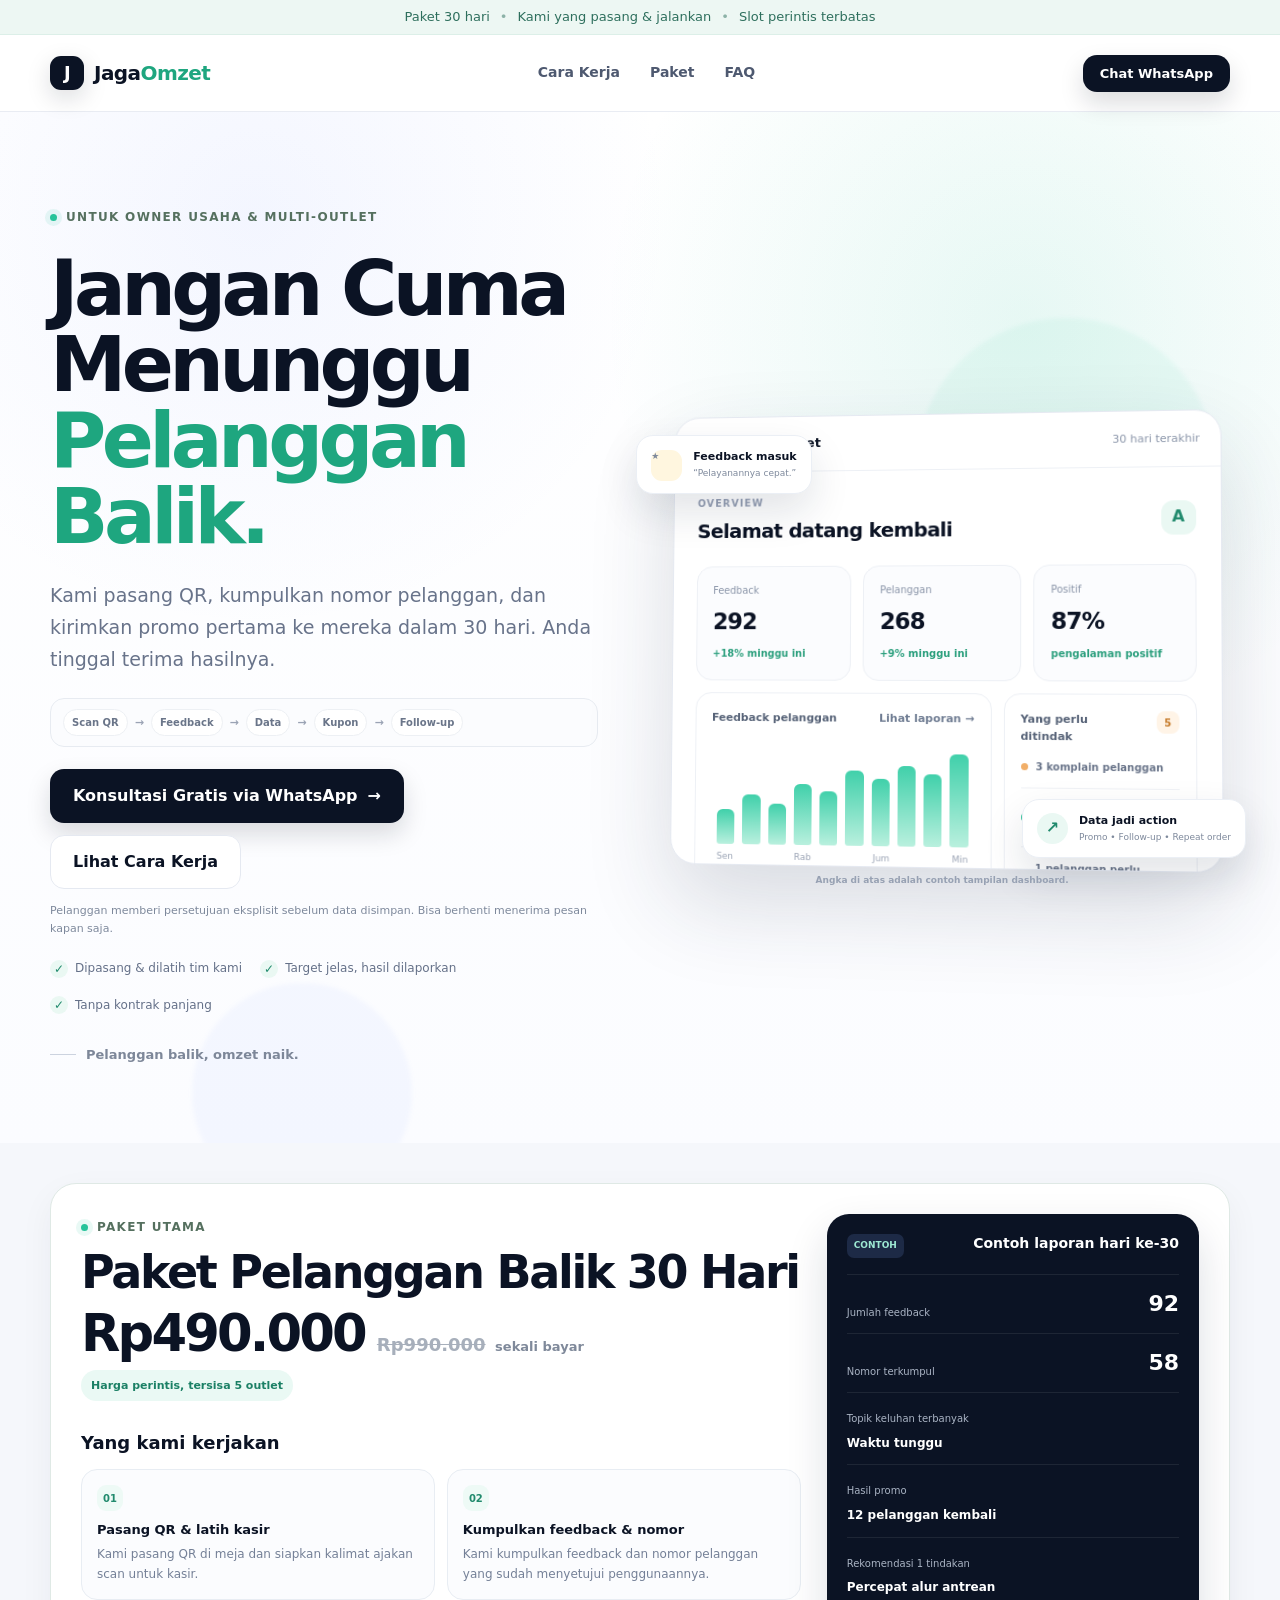
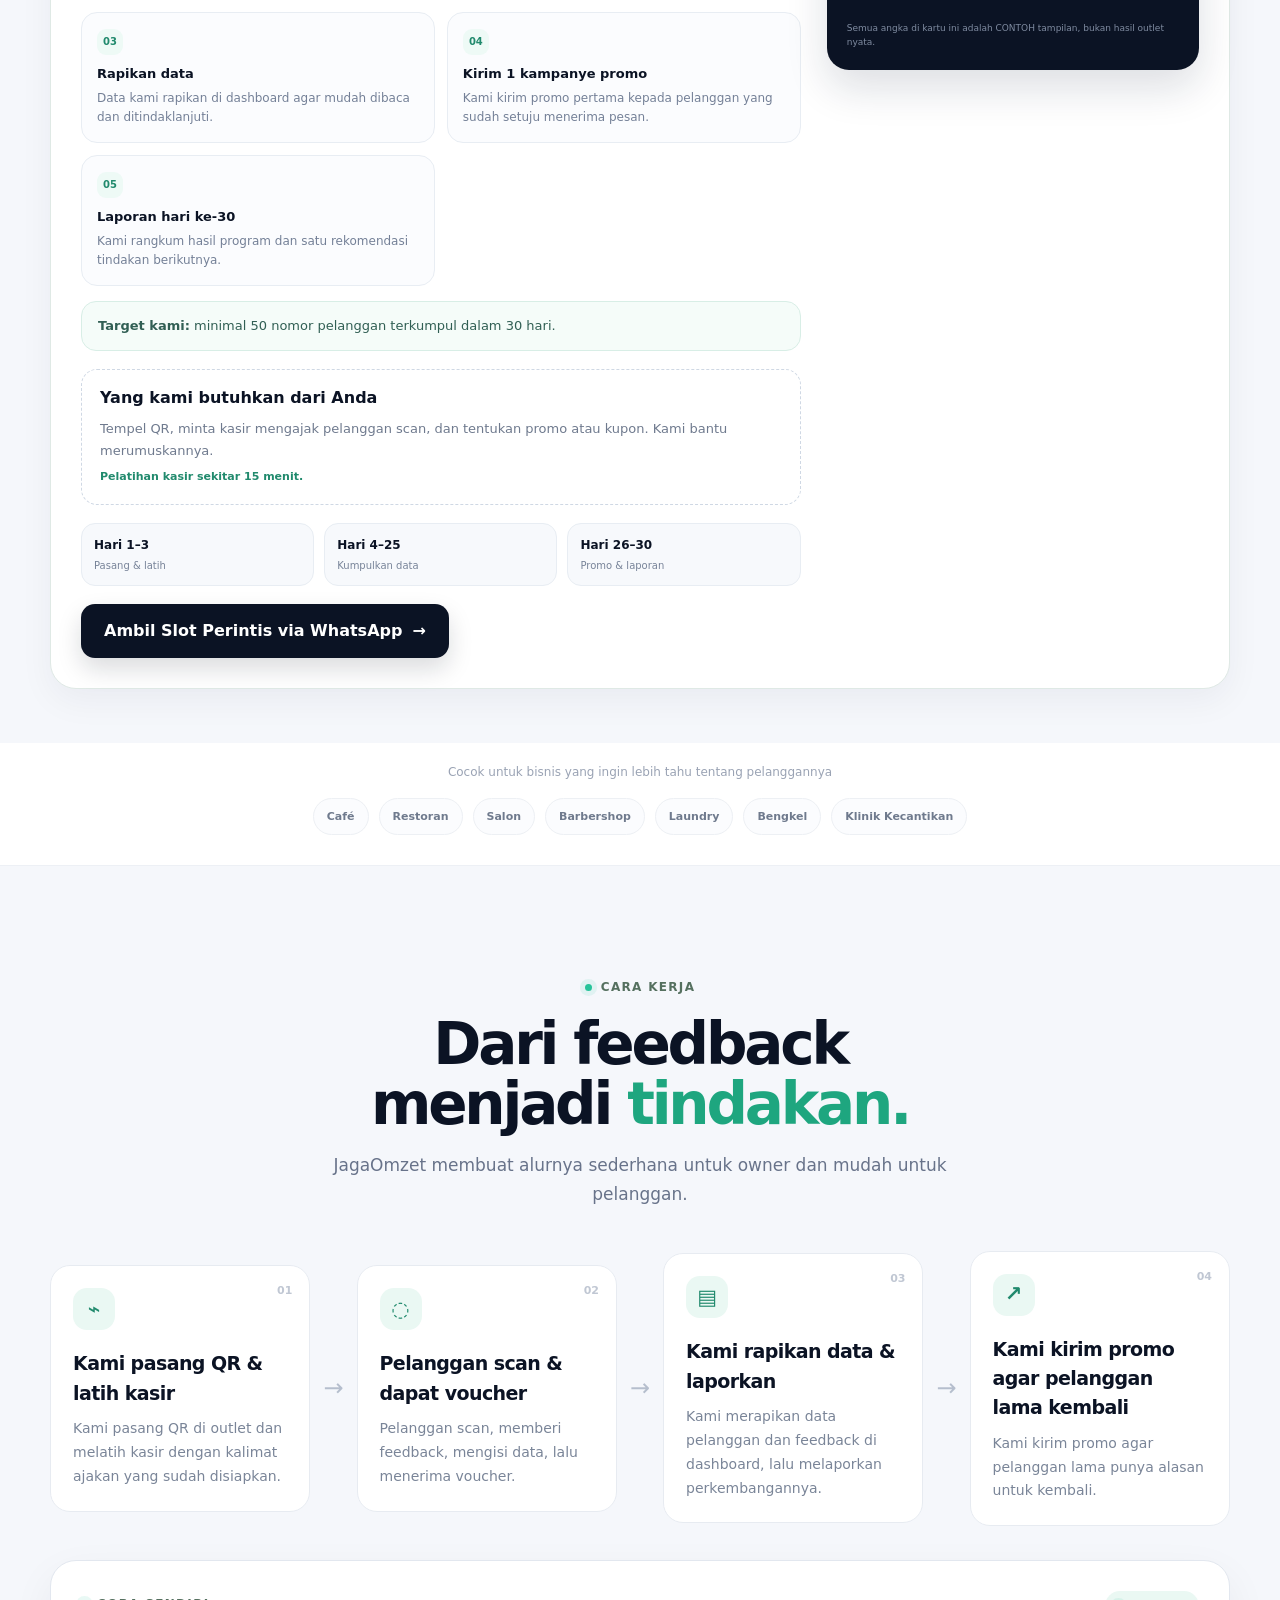
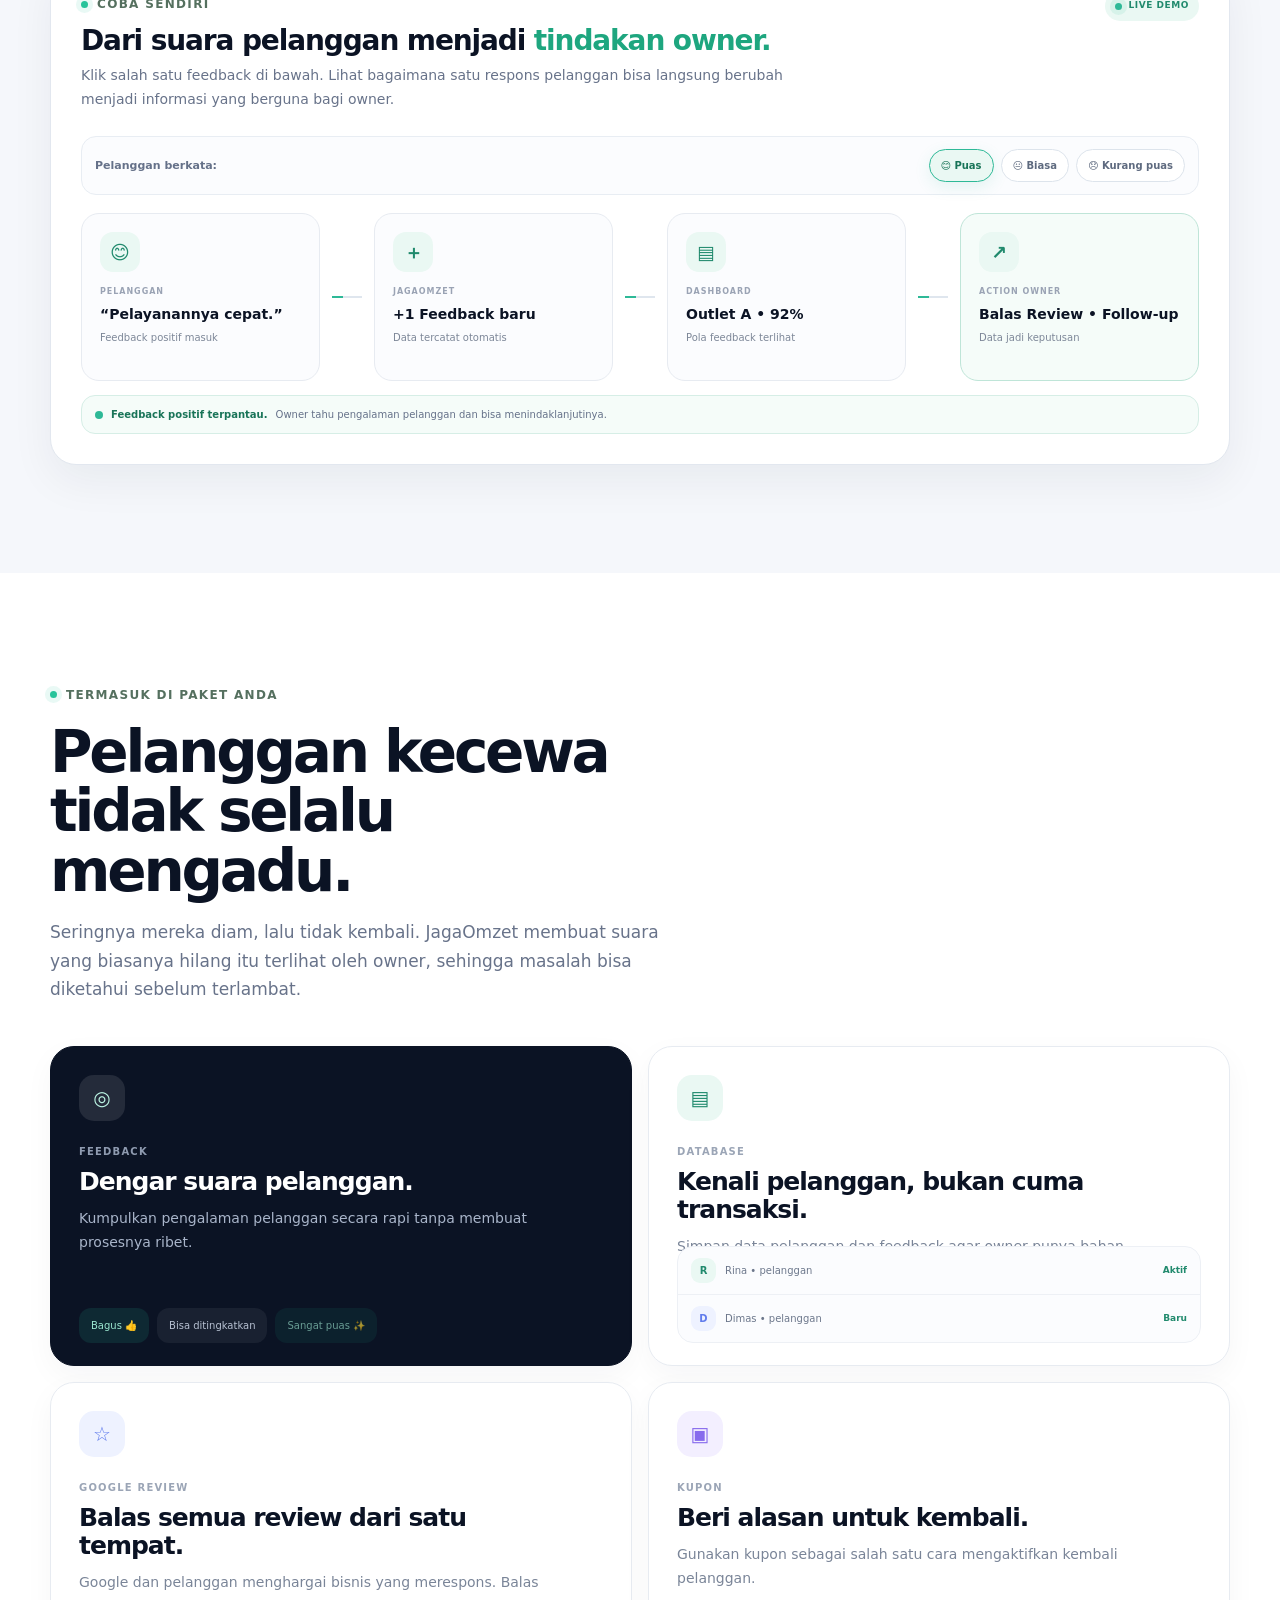
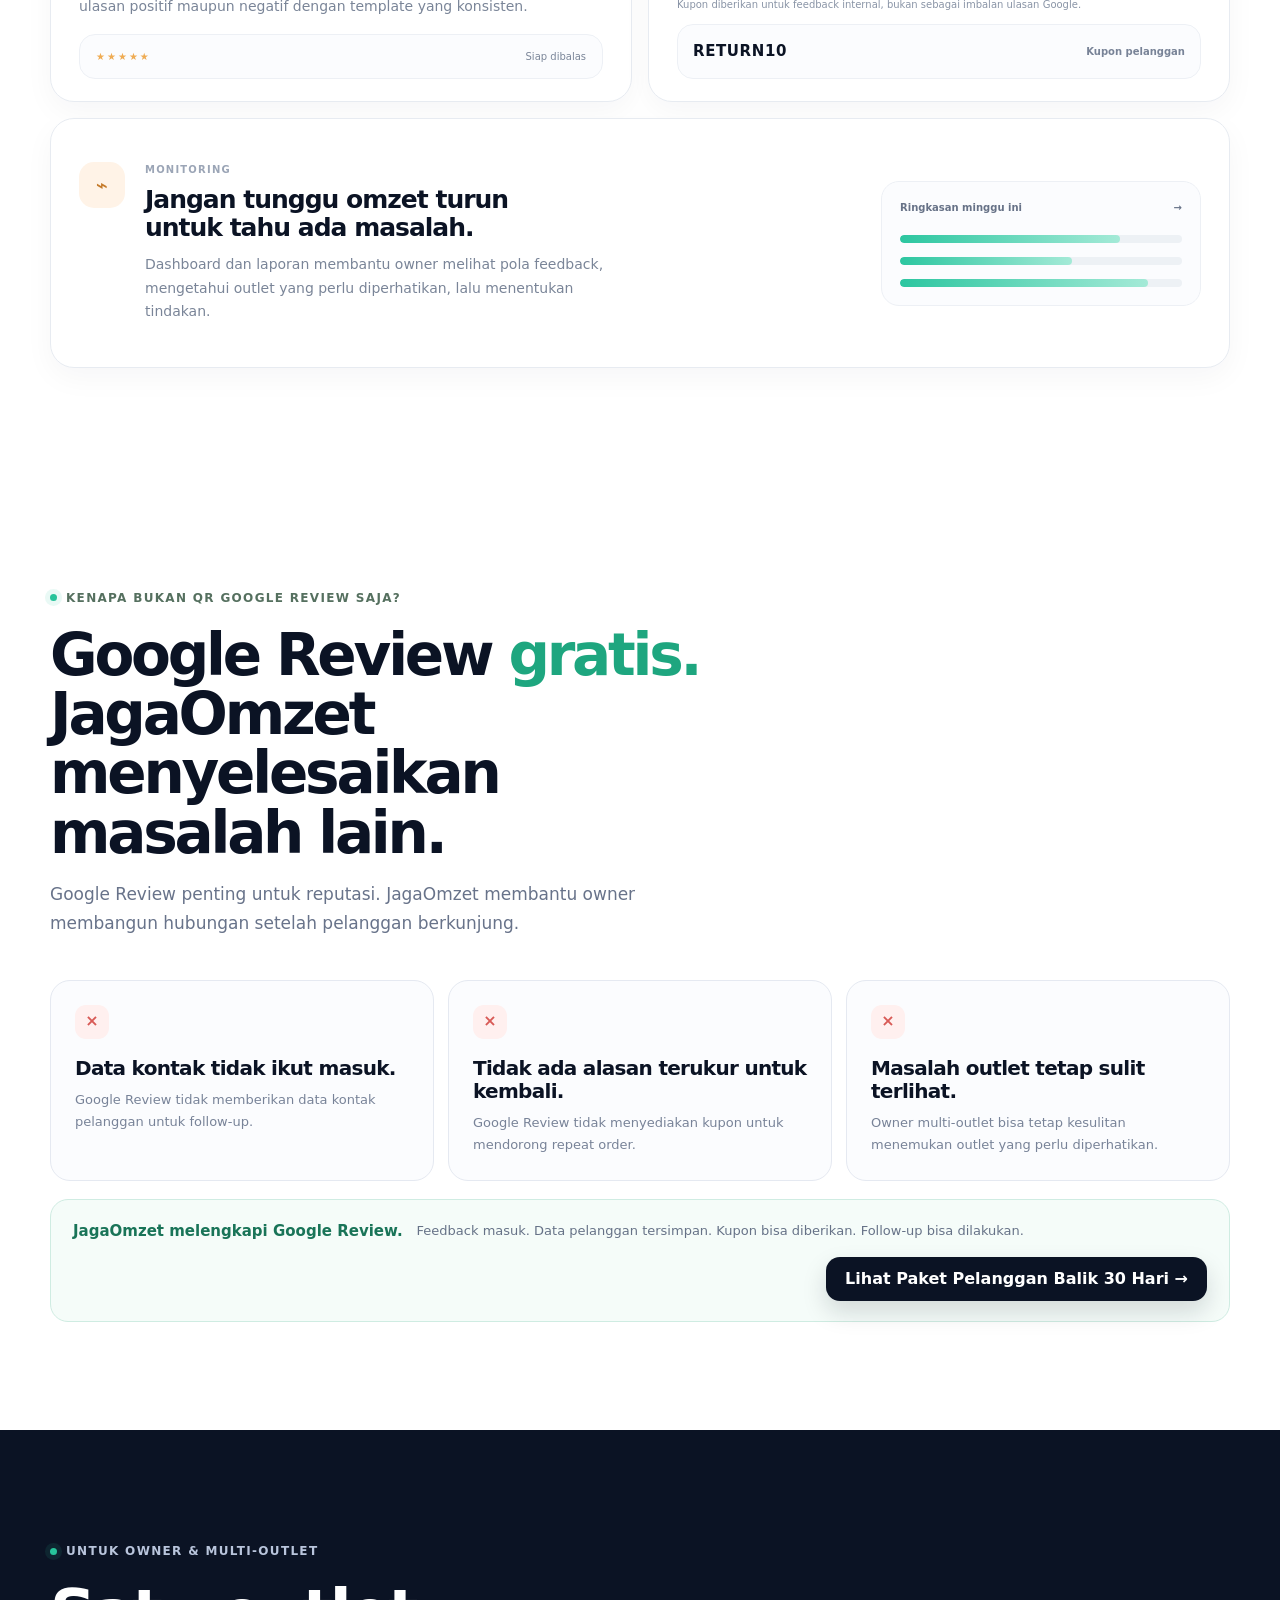
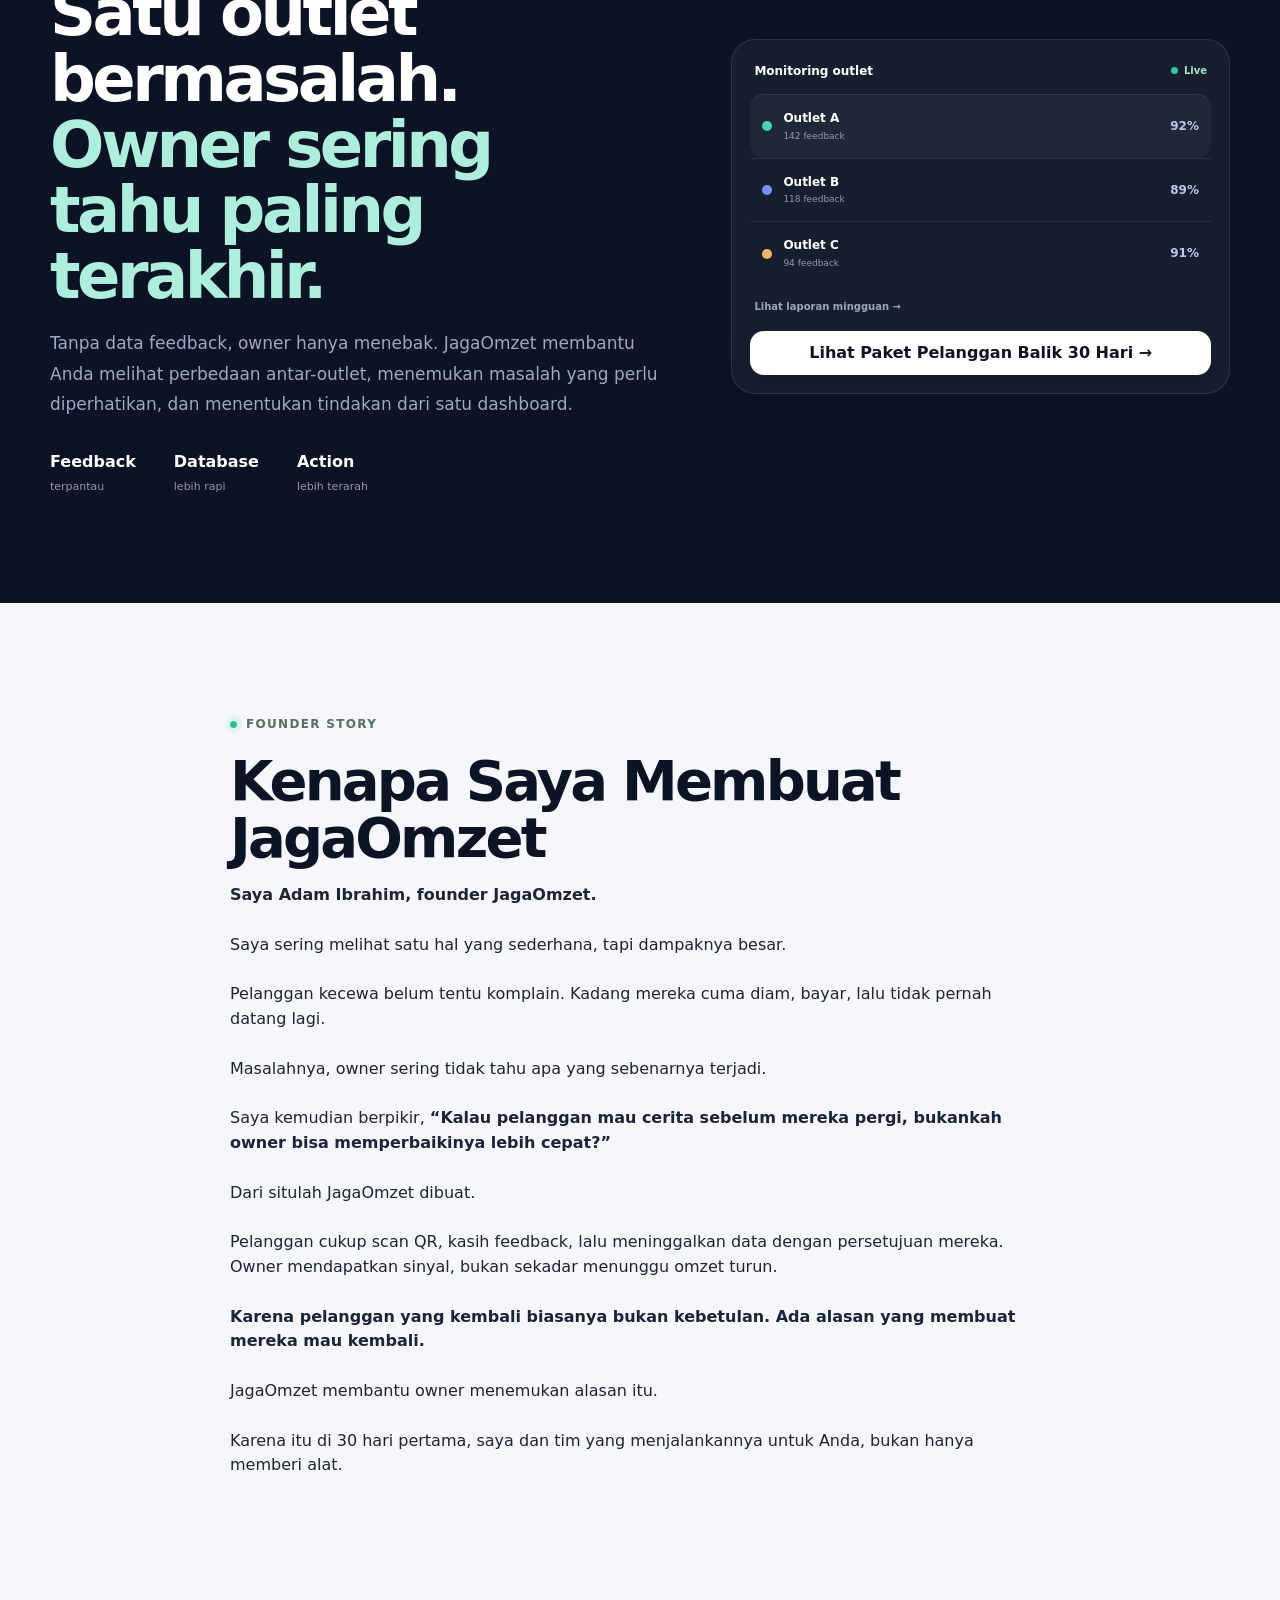
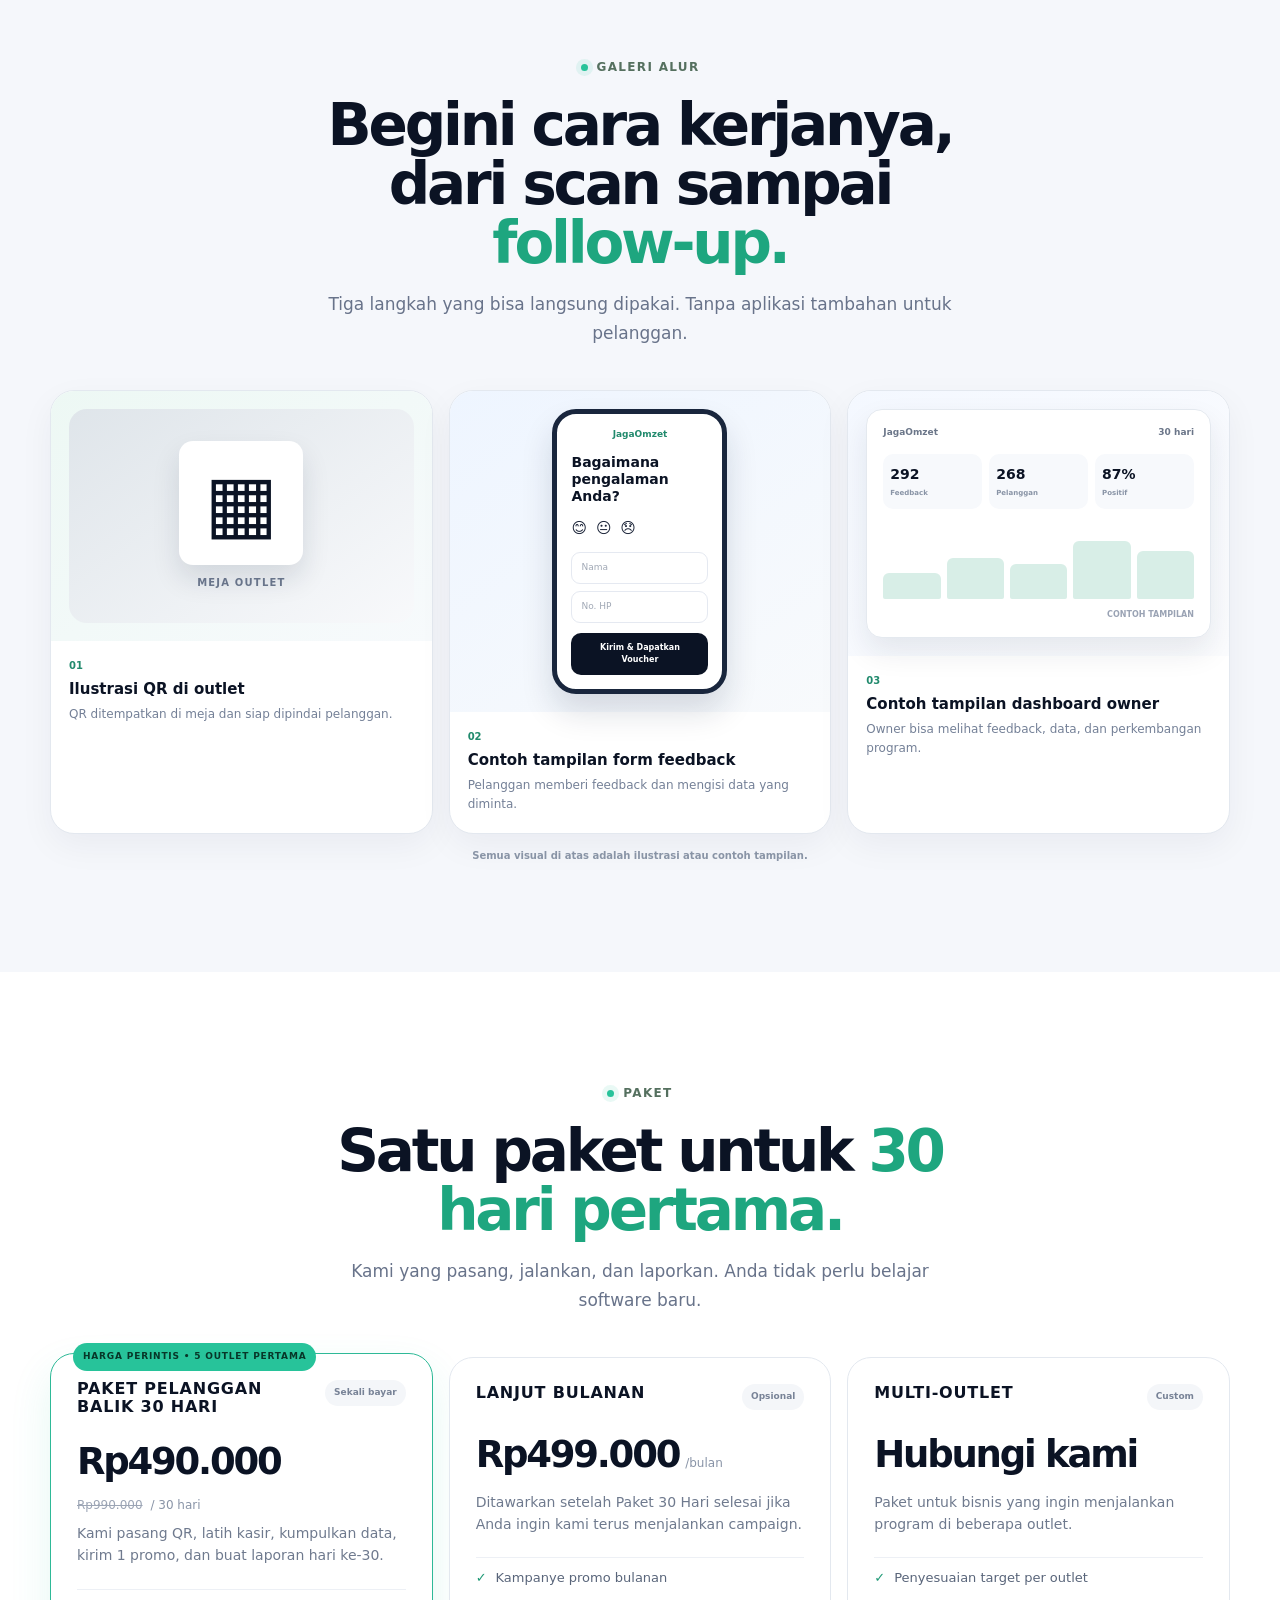
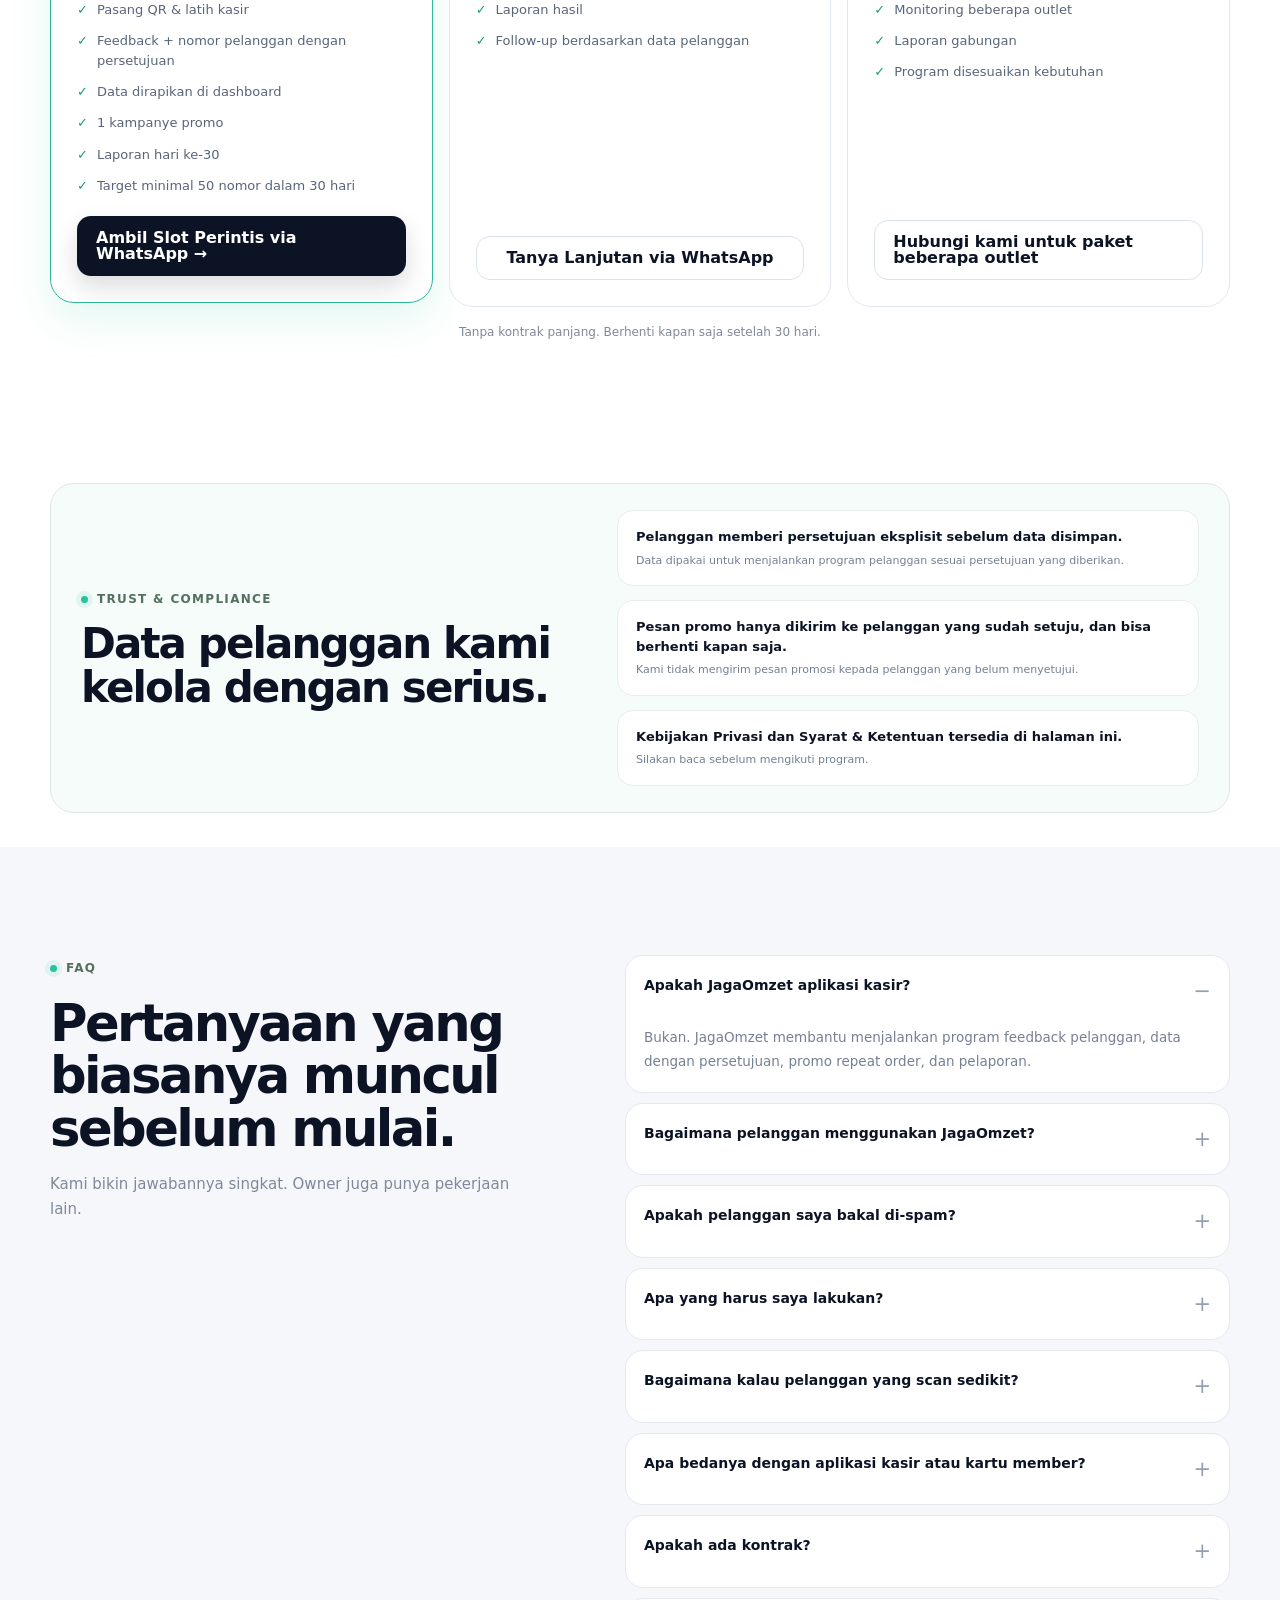
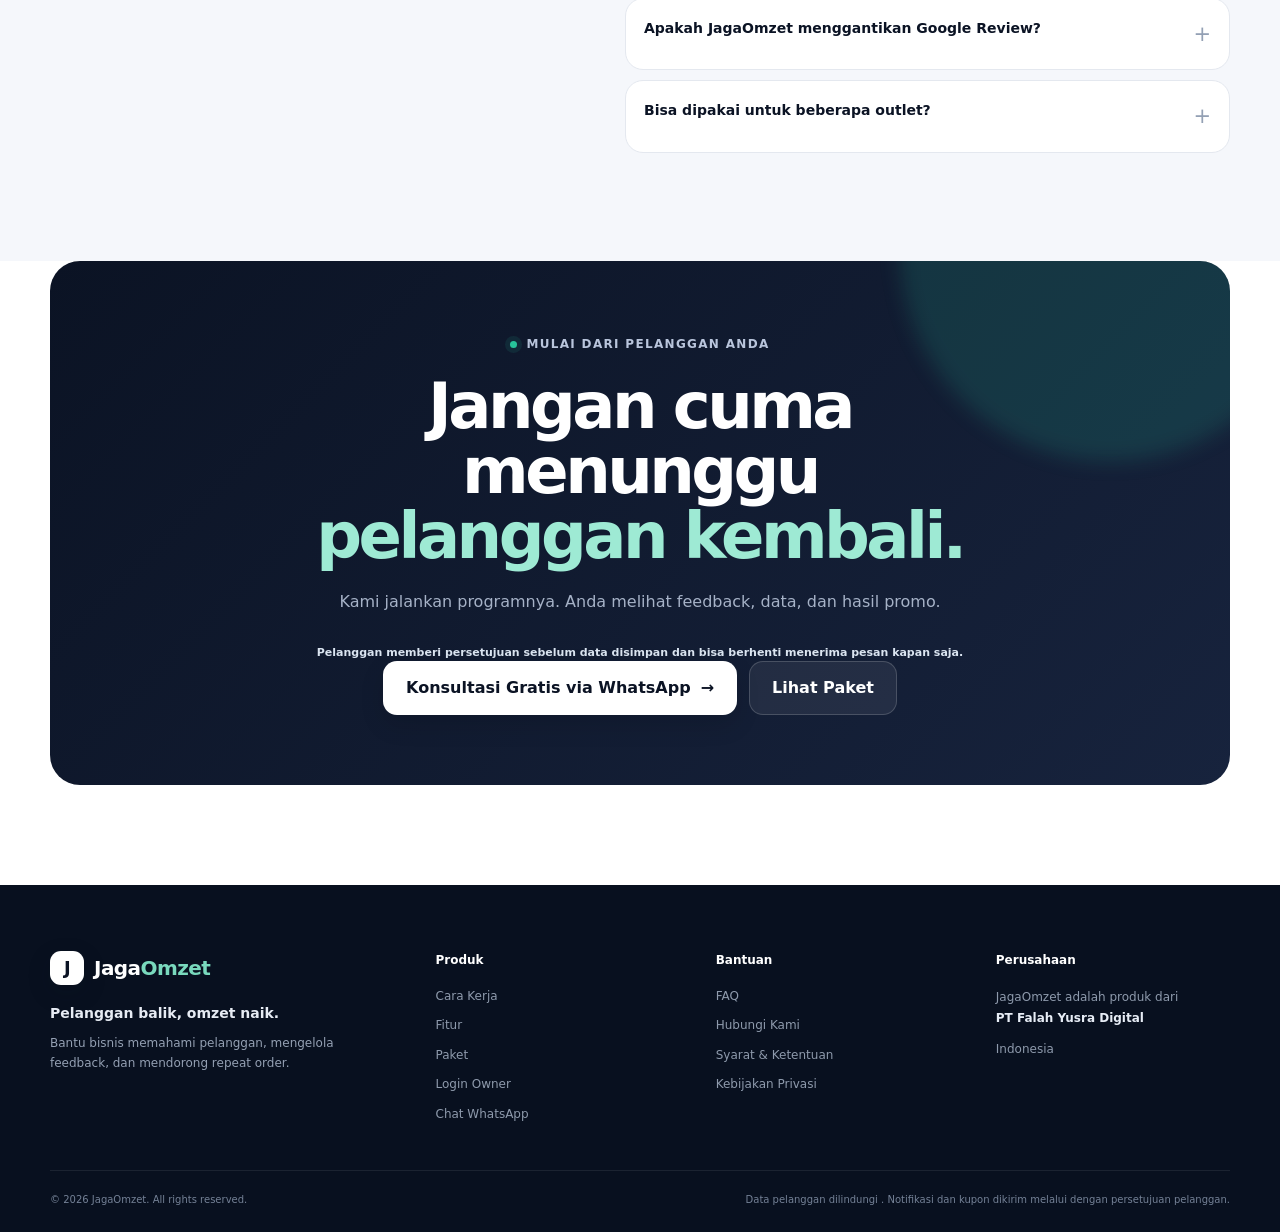
==== index.html @ 654f0b67 "Clean landing section labels" ====
<!doctype html>
<html lang="id">
<head>
  <meta charset="utf-8" />
  <meta name="viewport" content="width=device-width, initial-scale=1" />
  <meta name="description" content="Paket Pelanggan Balik 30 Hari: kami pasang QR, kumpulkan nomor pelanggan, dan kirim promo agar pelanggan lama kembali." />
  <meta name="theme-color" content="#0b1324" />
  <meta name="robots" content="index, follow" />
  <link rel="canonical" href="https://landing.jagaomzet.biz.id/" />
  <meta property="og:type" content="website" />
  <meta property="og:url" content="https://landing.jagaomzet.biz.id/" />
  <meta property="og:title" content="JagaOmzet — Pelanggan balik, omzet naik." />
  <meta property="og:description" content="Paket Pelanggan Balik 30 Hari: kami pasang QR, kumpulkan nomor pelanggan, dan kirim promo agar pelanggan lama kembali." />
  <meta property="og:site_name" content="JagaOmzet" />
  <title>JagaOmzet — Pelanggan balik, omzet naik.</title>
  <script type="application/ld+json">
  {
    "@context": "https://schema.org",
    "@graph": [
      {"@type":"Organization","@id":"https://landing.jagaomzet.biz.id/#organization","name":"PT Falah Yusra Digital","url":"https://landing.jagaomzet.biz.id/","brand":{"@type":"Brand","name":"JagaOmzet"}},
      {"@type":"Service","@id":"https://landing.jagaomzet.biz.id/#service","name":"Paket Pelanggan Balik 30 Hari","serviceType":"Customer retention service","provider":{"@id":"https://landing.jagaomzet.biz.id/#organization"},"description":"Paket Pelanggan Balik 30 Hari: kami pasang QR, kumpulkan nomor pelanggan, dan kirim promo agar pelanggan lama kembali.","offers":{"@type":"Offer","price":"490000","priceCurrency":"IDR","description":"Harga perintis untuk 30 hari, sekali bayar"}},
      {"@type":"WebSite","@id":"https://landing.jagaomzet.biz.id/#website","url":"https://landing.jagaomzet.biz.id/","name":"JagaOmzet","publisher":{"@id":"https://landing.jagaomzet.biz.id/#organization"}},
      {"@type":"FAQPage","@id":"https://landing.jagaomzet.biz.id/#faqpage","mainEntity":[
        {"@type":"Question","name":"Apakah JagaOmzet aplikasi kasir?","acceptedAnswer":{"@type":"Answer","text":"Bukan. JagaOmzet membantu menjalankan program feedback pelanggan, pengumpulan data dengan persetujuan, promo repeat order, dan pelaporan."}},
        {"@type":"Question","name":"Apa yang harus saya lakukan?","acceptedAnswer":{"@type":"Answer","text":"Tempel QR, minta kasir mengajak pelanggan scan, lalu tentukan promo atau kupon. Sisanya kami kerjakan."}},
        {"@type":"Question","name":"Bagaimana kalau pelanggan yang scan sedikit?","acceptedAnswer":{"@type":"Answer","text":"Kami sediakan kalimat ajakan kasir dan membantu mengatur penempatan QR. Jika target belum tercapai, kami evaluasi bersama."}},
        {"@type":"Question","name":"Apa bedanya dengan aplikasi kasir atau kartu member?","acceptedAnswer":{"@type":"Answer","text":"Fokusnya feedback, data pelanggan, dan ajakan kembali yang kami jalankan. JagaOmzet bukan pengganti aplikasi kasir."}},
        {"@type":"Question","name":"Apakah ada kontrak?","acceptedAnswer":{"@type":"Answer","text":"Tidak ada kontrak panjang. Paket pertama berjalan 30 hari dan bisa berhenti setelah periode tersebut."}}
      ]}
    ]
  }
  </script>
  <link rel="stylesheet" href="./styles.css" />
</head>
<body>
  <div class="topbar">
    <div class="container topbar-inner">
      <span>Paket 30 hari</span><span class="topbar-sep">•</span><span>Kami yang pasang &amp; jalankan</span><span class="topbar-sep">•</span><span>Slot perintis terbatas</span>
    </div>
  </div>

  <header class="site-header">
    <div class="container nav">
      <a class="brand" href="#top" aria-label="JagaOmzet">
        <span class="brand-mark">J</span>
        <span class="brand-name">Jaga<span>Omzet</span></span>
      </a>

      <nav class="nav-links" aria-label="Navigasi utama">
        <a href="#cara-kerja">Cara Kerja</a>
        <a href="#paket">Paket</a>
        <a href="#faq">FAQ</a>
      </nav>

      <a class="btn btn-small btn-primary" href="https://wa.me/6282299582026?text=Halo%2C%20saya%20tertarik%20Paket%20Pelanggan%20Balik%2030%20Hari%20untuk%20outlet%20saya.">Chat WhatsApp</a>
    </div>
  </header>

  <main id="top">
    <!-- SECTION: HERO -->
    <section class="hero">
      <div class="hero-glow hero-glow-1"></div>
      <div class="hero-glow hero-glow-2"></div>

      <div class="container hero-grid">
        <div class="hero-copy">
          <div class="eyebrow"><span class="eyebrow-dot"></span> Untuk owner usaha & multi-outlet</div>
          <h1>Jangan Cuma Menunggu<br /><span>Pelanggan Balik.</span></h1>
          <p class="hero-lead">
            Kami pasang QR, kumpulkan nomor pelanggan, dan kirimkan promo pertama ke mereka dalam 30 hari. Anda tinggal terima hasilnya.
          </p>
          <div class="hero-flow"><span>Scan QR</span><b>→</b><span>Feedback</span><b>→</b><span>Data</span><b>→</b><span>Kupon</span><b>→</b><span>Follow-up</span></div>
          <div class="hero-actions">
            <a class="btn btn-primary btn-lg cta-pulse" href="https://wa.me/6282299582026?text=Halo%2C%20saya%20tertarik%20Paket%20Pelanggan%20Balik%2030%20Hari%20untuk%20outlet%20saya.">Konsultasi Gratis via WhatsApp <span>→</span></a>
            <a class="btn btn-ghost btn-lg" href="#cara-kerja">Lihat Cara Kerja</a>
          </div>
          <div class="cta-note">Pelanggan memberi persetujuan eksplisit sebelum data disimpan. Bisa berhenti menerima pesan kapan saja.</div>
          <div class="trust-row">
            <div class="trust-chip"><span>✓</span> Dipasang &amp; dilatih tim kami</div><div class="trust-chip"><span>✓</span> Target jelas, hasil dilaporkan</div><div class="trust-chip"><span>✓</span> Tanpa kontrak panjang</div>
          </div>
          <div class="hero-tagline">Pelanggan balik, omzet naik.</div>
        </div>

        <div class="hero-visual" aria-label="Preview dashboard JagaOmzet">
          <div class="float-card float-card-a">
            <span class="mini-icon icon-star">★</span>
            <div>
              <strong>Feedback masuk</strong>
              <span>“Pelayanannya cepat.”</span>
            </div>
          </div>

          <div class="dashboard">
            <div class="dashboard-top">
              <div class="window-dots"><i></i><i></i><i></i></div>
              <span class="dashboard-title">JagaOmzet</span>
              <span class="dashboard-period">30 hari terakhir</span>
            </div>

            <div class="dashboard-body">
              <div class="dash-header">
                <div>
                  <span class="kicker">Overview</span>
                  <h3>Selamat datang kembali</h3>
                </div>
                <div class="avatar">A</div>
              </div>

              <div class="metric-grid">
                <div class="metric-card">
                  <span>Feedback</span>
                  <strong>292</strong>
                  <small>+18% minggu ini</small>
                </div>
                <div class="metric-card">
                  <span>Pelanggan</span>
                  <strong>268</strong>
                  <small>+9% minggu ini</small>
                </div>
                <div class="metric-card">
                  <span>Positif</span>
                  <strong>87%</strong>
                  <small>pengalaman positif</small>
                </div>
              </div>

              <div class="dashboard-lower">
                <div class="chart-card">
                  <div class="card-head">
                    <span>Feedback pelanggan</span>
                    <span class="card-link">Lihat laporan →</span>
                  </div>
                  <div class="chart">
                    <span class="bar b1"></span>
                    <span class="bar b2"></span>
                    <span class="bar b3"></span>
                    <span class="bar b4"></span>
                    <span class="bar b5"></span>
                    <span class="bar b6"></span>
                    <span class="bar b7"></span>
                    <span class="bar b8"></span>
                    <span class="bar b9"></span>
                    <span class="bar b10"></span>
                  </div>
                  <div class="chart-axis"><span>Sen</span><span>Rab</span><span>Jum</span><span>Min</span></div>
                </div>

                <div class="action-card">
                  <div class="card-head">
                    <span>Yang perlu ditindak</span>
                    <span class="badge">5</span>
                  </div>
                  <div class="action-row"><span class="action-dot orange"></span> 3 komplain pelanggan</div>
                  <div class="action-row"><span class="action-dot green"></span> 1 ulasan Google belum dibalas</div>
                  <div class="action-row"><span class="action-dot blue"></span> 1 pelanggan perlu follow-up</div>
                </div>
              </div>
            </div>
          </div>
          <div class="dashboard-note">Angka di atas adalah contoh tampilan dashboard.</div>

          <div class="float-card float-card-b">
            <div class="mini-ring">↗</div>
            <div>
              <strong>Data jadi action</strong>
              <span>Promo • Follow-up • Repeat order</span>
            </div>
          </div>
        </div>
      </div>
    </section>

    
    <!-- SECTION: PAKET PELANGGAN BALIK 30 HARI -->
    <section class="section section-soft pilot-section offer-section" id="offer">
      <div class="container">
        <div class="pilot-card offer-card">
          <div class="offer-main">
            <div class="eyebrow"><span class="eyebrow-dot"></span> Paket Utama</div>
            <h2>Paket Pelanggan Balik 30 Hari</h2>
            <div class="offer-price"><span class="offer-price-current">Rp490.000</span><span class="offer-price-normal"><s>Rp990.000</s> sekali bayar</span></div>
            <div class="offer-badge">Harga perintis, tersisa 5 outlet</div>

            <h3>Yang kami kerjakan</h3>
            <div class="offer-work-grid">
              <div><span>01</span><strong>Pasang QR &amp; latih kasir</strong><p>Kami pasang QR di meja dan siapkan kalimat ajakan scan untuk kasir.</p></div>
              <div><span>02</span><strong>Kumpulkan feedback &amp; nomor</strong><p>Kami kumpulkan feedback dan nomor pelanggan yang sudah menyetujui penggunaannya.</p></div>
              <div><span>03</span><strong>Rapikan data</strong><p>Data kami rapikan di dashboard agar mudah dibaca dan ditindaklanjuti.</p></div>
              <div><span>04</span><strong>Kirim 1 kampanye promo</strong><p>Kami kirim promo pertama kepada pelanggan yang sudah setuju menerima pesan.</p></div>
              <div><span>05</span><strong>Laporan hari ke-30</strong><p>Kami rangkum hasil program dan satu rekomendasi tindakan berikutnya.</p></div>
            </div>

            <div class="offer-target"><strong>Target kami:</strong> minimal 50 nomor pelanggan terkumpul dalam 30 hari.</div>
            <div class="offer-owner"><h3>Yang kami butuhkan dari Anda</h3><p>Tempel QR, minta kasir mengajak pelanggan scan, dan tentukan promo atau kupon. Kami bantu merumuskannya.</p><span>Pelatihan kasir sekitar 15 menit.</span></div>
            <div class="offer-timeline"><div><b>Hari 1–3</b><span>Pasang &amp; latih</span></div><div><b>Hari 4–25</b><span>Kumpulkan data</span></div><div><b>Hari 26–30</b><span>Promo &amp; laporan</span></div></div>
            <a class="btn btn-primary btn-lg" href="https://wa.me/6282299582026?text=Halo%2C%20saya%20tertarik%20Paket%20Pelanggan%20Balik%2030%20Hari%20untuk%20outlet%20saya.">Ambil Slot Perintis via WhatsApp <span>→</span></a>
          </div>

          <div class="offer-report">
            <div class="offer-report-card">
              <div class="offer-report-head"><span>CONTOH</span><strong>Contoh laporan hari ke-30</strong></div>
              <div class="offer-report-metric"><span>Jumlah feedback</span><strong>92</strong></div>
              <div class="offer-report-metric"><span>Nomor terkumpul</span><strong>58</strong></div>
              <div class="offer-report-item"><span>Topik keluhan terbanyak</span><strong>Waktu tunggu</strong></div>
              <div class="offer-report-item"><span>Hasil promo</span><strong>12 pelanggan kembali</strong></div>
              <div class="offer-report-item"><span>Rekomendasi 1 tindakan</span><strong>Percepat alur antrean</strong></div>
              <small>Semua angka di kartu ini adalah CONTOH tampilan, bukan hasil outlet nyata.</small>
            </div>
          </div>
        </div>
      </div>
    </section>


    <section class="logo-strip">
      <div class="container">
        <p>Cocok untuk bisnis yang ingin lebih tahu tentang pelanggannya</p>
        <div class="business-list">
          <span>Café</span><span>Restoran</span><span>Salon</span><span>Barbershop</span><span>Laundry</span><span>Bengkel</span><span>Klinik Kecantikan</span>
        </div>
      </div>
    </section>

    <!-- SECTION: CARA KERJA -->
    <section class="section section-soft" id="cara-kerja">
      <div class="container">
        <div class="section-heading center">
          <div class="eyebrow"><span class="eyebrow-dot"></span> Cara kerja</div>
          <h2>Dari feedback menjadi <span>tindakan.</span></h2>
          <p>JagaOmzet membuat alurnya sederhana untuk owner dan mudah untuk pelanggan.</p>
        </div>

        <div class="flow-grid">
          <div class="flow-step">
            <div class="flow-number">01</div>
            <div class="flow-icon">⌁</div>
            <h3>Kami pasang QR &amp; latih kasir</h3>
            <p>Kami pasang QR di outlet dan melatih kasir dengan kalimat ajakan yang sudah disiapkan.</p>
          </div>
          <div class="flow-arrow">→</div>
          <div class="flow-step">
            <div class="flow-number">02</div>
            <div class="flow-icon">◌</div>
            <h3>Pelanggan scan &amp; dapat voucher</h3>
            <p>Pelanggan scan, memberi feedback, mengisi data, lalu menerima voucher.</p>
          </div>
          <div class="flow-arrow">→</div>
          <div class="flow-step">
            <div class="flow-number">03</div>
            <div class="flow-icon">▤</div>
            <h3>Kami rapikan data &amp; laporkan</h3>
            <p>Kami merapikan data pelanggan dan feedback di dashboard, lalu melaporkan perkembangannya.</p>
          </div>
          <div class="flow-arrow">→</div>
          <div class="flow-step">
            <div class="flow-number">04</div>
            <div class="flow-icon">↗</div>
            <h3>Kami kirim promo agar pelanggan lama kembali</h3>
            <p>Kami kirim promo agar pelanggan lama punya alasan untuk kembali.</p>
          </div>
        </div>

        <div class="aha-demo aha-interactive" aria-label="Demo interaktif bagaimana feedback pelanggan menjadi tindakan">
          <div class="aha-head">
            <div>
              <div class="eyebrow"><span class="eyebrow-dot"></span> Coba sendiri</div>
              <h3>Dari suara pelanggan menjadi <span>tindakan owner.</span></h3>
              <p>Klik salah satu feedback di bawah. Lihat bagaimana satu respons pelanggan bisa langsung berubah menjadi informasi yang berguna bagi owner.</p>
            </div>
            <div class="aha-live"><i></i> Live demo</div>
          </div>

          <div class="aha-feedback-picker">
            <span class="aha-picker-label">Pelanggan berkata:</span>
            <div class="aha-feedback-buttons" role="group" aria-label="Pilih feedback pelanggan">
              <button type="button" class="aha-choice is-active" data-feedback="positive">😊 Puas</button>
              <button type="button" class="aha-choice" data-feedback="neutral">😐 Biasa</button>
              <button type="button" class="aha-choice" data-feedback="negative">😞 Kurang puas</button>
            </div>
          </div>

          <div class="aha-track aha-track-interactive">
            <div class="aha-node aha-customer-node">
              <div class="aha-icon" data-role="customer-icon">😊</div>
              <small>PELANGGAN</small>
              <strong data-role="customer-text">“Pelayanannya cepat.”</strong>
              <span data-role="customer-sub">Feedback positif masuk</span>
            </div>
            <div class="aha-connector"><i></i></div>
            <div class="aha-node">
              <div class="aha-icon">＋</div>
              <small>JAGAOMZET</small>
              <strong data-role="capture-title">+1 Feedback baru</strong>
              <span data-role="capture-sub">Data tercatat otomatis</span>
            </div>
            <div class="aha-connector"><i></i></div>
            <div class="aha-node">
              <div class="aha-icon">▤</div>
              <small>DASHBOARD</small>
              <strong data-role="dashboard-title">Outlet A • 92%</strong>
              <span data-role="dashboard-sub">Pola feedback terlihat</span>
            </div>
            <div class="aha-connector"><i></i></div>
            <div class="aha-node aha-node-action">
              <div class="aha-icon" data-role="action-icon">↗</div>
              <small>ACTION OWNER</small>
              <strong data-role="action-title">Balas Review • Follow-up</strong>
              <span data-role="action-sub">Data jadi keputusan</span>
            </div>
          </div>

          <div class="aha-result" aria-live="polite">
            <span class="aha-result-dot"></span>
            <strong data-role="result-title">Feedback positif terpantau.</strong>
            <span data-role="result-text">Owner tahu pengalaman pelanggan dan bisa menindaklanjutinya.</span>
          </div>
        </div>        </div>
      </div>
    </section>

    <!-- SECTION: FITUR -->
    <section class="section" id="fitur">
      <div class="container">
        <div class="section-heading">
          <div class="eyebrow"><span class="eyebrow-dot"></span> Termasuk di paket Anda</div>
          <h2>Pelanggan kecewa tidak selalu mengadu.</h2>
          <p>Seringnya mereka diam, lalu tidak kembali. JagaOmzet membuat suara yang biasanya hilang itu terlihat oleh owner, sehingga masalah bisa diketahui sebelum terlambat.</p>
        </div>

        <div class="feature-grid">
          <article class="feature-card feature-card-dark">
            <div class="feature-icon">◎</div>
            <div>
              <div class="feature-kicker">Feedback</div>
              <h3>Dengar suara pelanggan.</h3>
              <p>Kumpulkan pengalaman pelanggan secara rapi tanpa membuat prosesnya ribet.</p>
            </div>
            <div class="feature-visual feedback-mini">
              <div class="feedback-pill good">Bagus 👍</div>
              <div class="feedback-pill neutral">Bisa ditingkatkan</div>
              <div class="feedback-pill good small">Sangat puas ✨</div>
            </div>
          </article>

          <article class="feature-card">
            <div class="feature-icon soft-green">▤</div>
            <div>
              <div class="feature-kicker">Database</div>
              <h3>Kenali pelanggan, bukan cuma transaksi.</h3>
              <p>Simpan data pelanggan dan feedback agar owner punya bahan untuk follow-up.</p>
            </div>
            <div class="customer-mini">
              <div><span class="customer-avatar">R</span><span>Rina • pelanggan</span><b>Aktif</b></div>
              <div><span class="customer-avatar alt">D</span><span>Dimas • pelanggan</span><b>Baru</b></div>
            </div>
          </article>

          <article class="feature-card">
            <div class="feature-icon soft-blue">☆</div>
            <div>
              <div class="feature-kicker">Google Review</div>
              <h3>Balas semua review dari satu tempat.</h3>
              <p>Google dan pelanggan menghargai bisnis yang merespons. Balas ulasan positif maupun negatif dengan template yang konsisten.</p>
            </div>
            <div class="review-mini"><span class="stars">★★★★★</span><span>Siap dibalas</span></div>
          </article>

          <article class="feature-card">
            <div class="feature-icon soft-purple">▣</div>
            <div>
              <div class="feature-kicker">Kupon</div>
              <h3>Beri alasan untuk kembali.</h3>
              <p>Gunakan kupon sebagai salah satu cara mengaktifkan kembali pelanggan.</p><p class="feature-note">Kupon diberikan untuk feedback internal, bukan sebagai imbalan ulasan Google.</p>
            </div>
            <div class="coupon-mini"><span>RETURN10</span><b>Kupon pelanggan</b></div>
          </article>

          <article class="feature-card feature-card-wide">
            <div class="feature-wide-copy">
              <div class="feature-icon soft-orange">⌁</div>
              <div>
                <div class="feature-kicker">Monitoring</div>
                <h3>Jangan tunggu omzet turun untuk tahu ada masalah.</h3>
                <p>Dashboard dan laporan membantu owner melihat pola feedback, mengetahui outlet yang perlu diperhatikan, lalu menentukan tindakan.</p>
              </div>
            </div>
            <div class="mini-report">
              <div class="report-head"><span>Ringkasan minggu ini</span><span>→</span></div>
              <div class="report-line"><i style="width:78%"></i></div>
              <div class="report-line"><i style="width:61%"></i></div>
              <div class="report-line"><i style="width:88%"></i></div>
            </div>
          </article>
        </div>
      </div>
    </section>

    
    <!-- SECTION: BUKAN PENGGANTI GOOGLE REVIEW -->
    <section class="section section-compare" id="bukan-pengganti-google">
      <div class="container">
        <div class="section-heading">
          <div class="eyebrow"><span class="eyebrow-dot"></span> Kenapa bukan QR Google Review saja?</div>
          <h2>Google Review <span>gratis.</span> JagaOmzet menyelesaikan masalah lain.</h2>
          <p>Google Review penting untuk reputasi. JagaOmzet membantu owner membangun hubungan setelah pelanggan berkunjung.</p>
        </div>
        <div class="compare-grid">
          <div class="compare-card">
            <span class="compare-icon">×</span>
            <h3>Data kontak tidak ikut masuk.</h3>
            <p>Google Review tidak memberikan data kontak pelanggan untuk follow-up.</p>
          </div>
          <div class="compare-card">
            <span class="compare-icon">×</span>
            <h3>Tidak ada alasan terukur untuk kembali.</h3>
            <p>Google Review tidak menyediakan kupon untuk mendorong repeat order.</p>
          </div>
          <div class="compare-card">
            <span class="compare-icon">×</span>
            <h3>Masalah outlet tetap sulit terlihat.</h3>
            <p>Owner multi-outlet bisa tetap kesulitan menemukan outlet yang perlu diperhatikan.</p>
          </div>
        </div>
        <div class="compare-conclusion">
          <strong>JagaOmzet melengkapi Google Review.</strong>
          <span>Feedback masuk. Data pelanggan tersimpan. Kupon bisa diberikan. Follow-up bisa dilakukan.</span>
          <a class="btn btn-primary" href="https://wa.me/6282299582026?text=Halo%2C%20saya%20tertarik%20Paket%20Pelanggan%20Balik%2030%20Hari%20untuk%20outlet%20saya.">Lihat Paket Pelanggan Balik 30 Hari →</a>
        </div>
      </div>
    </section>

    <!-- SECTION: MULTI-OUTLET -->
    <section class="section section-dark">
      <div class="container split">
        <div>
          <div class="eyebrow light"><span class="eyebrow-dot"></span> Untuk owner & multi-outlet</div>
          <h2>Satu outlet bermasalah.<br /><span>Owner sering tahu paling terakhir.</span></h2>
          <p class="split-lead">Tanpa data feedback, owner hanya menebak. JagaOmzet membantu Anda melihat perbedaan antar-outlet, menemukan masalah yang perlu diperhatikan, dan menentukan tindakan dari satu dashboard.</p>
          <div class="mini-stat-row">
            <div><strong>Feedback</strong><span>terpantau</span></div>
            <div><strong>Database</strong><span>lebih rapi</span></div>
            <div><strong>Action</strong><span>lebih terarah</span></div>
          </div>
        </div>
        <div class="outlet-card">
          <div class="outlet-top"><span>Monitoring outlet</span><span class="online"><i></i> Live</span></div>
          <div class="outlet-item active"><span class="store-dot"></span><div><strong>Outlet A</strong><small>142 feedback</small></div><b>92%</b></div>
          <div class="outlet-item"><span class="store-dot"></span><div><strong>Outlet B</strong><small>118 feedback</small></div><b>89%</b></div>
          <div class="outlet-item"><span class="store-dot"></span><div><strong>Outlet C</strong><small>94 feedback</small></div><b>91%</b></div>
          <div class="outlet-foot">Lihat laporan mingguan →</div><a class="btn btn-light outlet-cta" href="https://wa.me/6282299582026?text=Halo%2C%20saya%20tertarik%20Paket%20Pelanggan%20Balik%2030%20Hari%20untuk%20outlet%20saya.">Lihat Paket Pelanggan Balik 30 Hari →</a>
        </div>
      </div>
    </section>

    
    <!-- SECTION: FOUNDER STORY -->
    <section class="section section-soft" id="founder-story">
      <div class="container founder-grid founder-only">
        <div>
          <div class="eyebrow"><span class="eyebrow-dot"></span> Founder Story</div>
          <h2>Kenapa Saya Membuat JagaOmzet</h2>
          <p class="founder-story-copy">
            <strong>Saya Adam Ibrahim, founder JagaOmzet.</strong><br /><br />
            Saya sering melihat satu hal yang sederhana, tapi dampaknya besar.<br /><br />
            Pelanggan kecewa belum tentu komplain. Kadang mereka cuma diam, bayar, lalu tidak pernah datang lagi.<br /><br />
            Masalahnya, owner sering tidak tahu apa yang sebenarnya terjadi.<br /><br />
            Saya kemudian berpikir, <strong>“Kalau pelanggan mau cerita sebelum mereka pergi, bukankah owner bisa memperbaikinya lebih cepat?”</strong><br /><br />
            Dari situlah JagaOmzet dibuat.<br /><br />
            Pelanggan cukup scan QR, kasih feedback, lalu meninggalkan data dengan persetujuan mereka. Owner mendapatkan sinyal, bukan sekadar menunggu omzet turun.<br /><br />
            <strong>Karena pelanggan yang kembali biasanya bukan kebetulan. Ada alasan yang membuat mereka mau kembali.</strong><br /><br />
            JagaOmzet membantu owner menemukan alasan itu.<br /><br />
            Karena itu di 30 hari pertama, saya dan tim yang menjalankannya untuk Anda, bukan hanya memberi alat.
          </p>
        </div>
      </div>
    </section>

    <!-- SECTION: GALERI ALUR -->
    <section class="section section-soft gallery-section" id="galeri-alur">
      <div class="container">
        <div class="section-heading center">
          <div class="eyebrow"><span class="eyebrow-dot"></span> Galeri Alur</div>
          <h2>Begini cara kerjanya, dari scan sampai <span>follow-up.</span></h2>
          <p>Tiga langkah yang bisa langsung dipakai. Tanpa aplikasi tambahan untuk pelanggan.</p>
        </div>
        <div class="flow-gallery">
          <article class="gallery-card">
            <div class="gallery-visual gallery-qr">
              <div class="qr-table"><div class="qr-frame"><div class="qr-grid">▦</div></div><div class="qr-prop">MEJA OUTLET</div></div>
            </div>
            <div class="gallery-copy"><span>01</span><strong>Ilustrasi QR di outlet</strong><p>QR ditempatkan di meja dan siap dipindai pelanggan.</p></div>
          </article>
          <article class="gallery-card">
            <div class="gallery-visual gallery-form">
              <div class="phone-mock"><div class="phone-top">JagaOmzet</div><div class="phone-title">Bagaimana pengalaman Anda?</div><div class="phone-stars">😊 😐 😞</div><div class="phone-field">Nama</div><div class="phone-field">No. HP</div><div class="phone-button">Kirim &amp; Dapatkan Voucher</div></div>
            </div>
            <div class="gallery-copy"><span>02</span><strong>Contoh tampilan form feedback</strong><p>Pelanggan memberi feedback dan mengisi data yang diminta.</p></div>
          </article>
          <article class="gallery-card">
            <div class="gallery-visual gallery-dashboard">
              <div class="mini-dashboard"><div class="mini-dash-head"><span>JagaOmzet</span><span>30 hari</span></div><div class="mini-dash-metrics"><b>292<small>Feedback</small></b><b>268<small>Pelanggan</small></b><b>87%<small>Positif</small></b></div><div class="mini-dash-bars"><i></i><i></i><i></i><i></i><i></i></div><div class="mini-dash-note">CONTOH TAMPILAN</div></div>
            </div>
            <div class="gallery-copy"><span>03</span><strong>Contoh tampilan dashboard owner</strong><p>Owner bisa melihat feedback, data, dan perkembangan program.</p></div>
          </article>
        </div>
        <div class="gallery-disclaimer">Semua visual di atas adalah ilustrasi atau contoh tampilan.</div>
      </div>
    </section>

    <!-- SECTION: PAKET -->
    <section class="section" id="paket">
      <div class="container">
        <div class="section-heading center">
          <div class="eyebrow"><span class="eyebrow-dot"></span> Paket</div>
          <h2>Satu paket untuk <span>30 hari pertama.</span></h2>
          <p>Kami yang pasang, jalankan, dan laporkan. Anda tidak perlu belajar software baru.</p>
        </div>
        <div class="simple-pricing package-pricing">
          <article class="simple-price-card package-card featured">
            <div class="popular">HARGA PERINTIS • 5 OUTLET PERTAMA</div>
            <div class="price-top"><span class="price-name">PAKET PELANGGAN BALIK 30 HARI</span><span class="price-fit">Sekali bayar</span></div>
            <div class="price"><strong>Rp490.000</strong><span><s>Rp990.000</s> / 30 hari</span></div>
            <p>Kami pasang QR, latih kasir, kumpulkan data, kirim 1 promo, dan buat laporan hari ke-30.</p>
            <div class="divider"></div>
            <ul><li>Pasang QR &amp; latih kasir</li><li>Feedback + nomor pelanggan dengan persetujuan</li><li>Data dirapikan di dashboard</li><li>1 kampanye promo</li><li>Laporan hari ke-30</li><li>Target minimal 50 nomor dalam 30 hari</li></ul>
            <a class="btn btn-primary" href="https://wa.me/6282299582026?text=Halo%2C%20saya%20tertarik%20Paket%20Pelanggan%20Balik%2030%20Hari%20untuk%20outlet%20saya.">Ambil Slot Perintis via WhatsApp →</a>
          </article>
          <article class="simple-price-card package-card">
            <div class="price-top"><span class="price-name">LANJUT BULANAN</span><span class="price-fit">Opsional</span></div>
            <div class="price"><strong>Rp499.000</strong><span>/bulan</span></div>
            <p>Ditawarkan setelah Paket 30 Hari selesai jika Anda ingin kami terus menjalankan campaign.</p>
            <div class="divider"></div>
            <ul><li>Kampanye promo bulanan</li><li>Laporan hasil</li><li>Follow-up berdasarkan data pelanggan</li></ul>
            <a class="btn btn-outline" href="https://wa.me/6282299582026?text=Halo%2C%20saya%20tertarik%20Paket%20Pelanggan%20Balik%2030%20Hari%20untuk%20outlet%20saya.">Tanya Lanjutan via WhatsApp</a>
          </article>
          <article class="simple-price-card package-card">
            <div class="price-top"><span class="price-name">MULTI-OUTLET</span><span class="price-fit">Custom</span></div>
            <div class="price"><strong>Hubungi kami</strong></div>
            <p>Paket untuk bisnis yang ingin menjalankan program di beberapa outlet.</p>
            <div class="divider"></div>
            <ul><li>Penyesuaian target per outlet</li><li>Monitoring beberapa outlet</li><li>Laporan gabungan</li><li>Program disesuaikan kebutuhan</li></ul>
            <a class="btn btn-outline" href="https://wa.me/6282299582026?text=Halo%2C%20saya%20tertarik%20Paket%20Pelanggan%20Balik%2030%20Hari%20untuk%20outlet%20saya.">Hubungi kami untuk paket beberapa outlet</a>
          </article>
        </div>
        <div class="pricing-note">Tanpa kontrak panjang. Berhenti kapan saja setelah 30 hari.</div>
      </div>
    </section>

    <!-- SECTION: TRUST & COMPLIANCE -->
    <section class="section section-compliance" id="trust">
      <div class="container compliance-card">
        <div><div class="eyebrow"><span class="eyebrow-dot"></span> Trust &amp; Compliance</div><h2>Data pelanggan kami kelola dengan serius.</h2></div>
        <div class="compliance-points">
          <div><strong>Pelanggan memberi persetujuan eksplisit sebelum data disimpan.</strong><span>Data dipakai untuk menjalankan program pelanggan sesuai persetujuan yang diberikan.</span></div>
          <div><strong>Pesan promo hanya dikirim ke pelanggan yang sudah setuju, dan bisa berhenti kapan saja.</strong><span>Kami tidak mengirim pesan promosi kepada pelanggan yang belum menyetujui.</span></div>
          <div><strong>Kebijakan Privasi dan Syarat &amp; Ketentuan tersedia di halaman ini.</strong><span>Silakan baca sebelum mengikuti program.</span></div>
        </div>
      </div>
    </section>


    <!-- SECTION: FAQ -->
    <section class="section section-soft" id="faq">
      <div class="container faq-grid">
        <div><div class="eyebrow"><span class="eyebrow-dot"></span> FAQ</div><h2>Pertanyaan yang biasanya muncul sebelum mulai.</h2><p class="faq-intro">Kami bikin jawabannya singkat. Owner juga punya pekerjaan lain.</p></div>
        <div class="faq-list">
          <details open><summary>Apakah JagaOmzet aplikasi kasir?</summary><p>Bukan. JagaOmzet membantu menjalankan program feedback pelanggan, data dengan persetujuan, promo repeat order, dan pelaporan.</p></details>
          <details><summary>Bagaimana pelanggan menggunakan JagaOmzet?</summary><p>Pelanggan scan QR, memberi feedback, mengisi data yang diminta dengan persetujuan, lalu menerima voucher.</p></details>
          <details><summary>Apakah pelanggan saya bakal di-spam?</summary><p>Tidak. Pesan promo hanya dikirim ke pelanggan yang sudah setuju. Pelanggan bisa berhenti menerima pesan kapan saja.</p></details>
          <details><summary>Apa yang harus saya lakukan?</summary><p>Tempel QR, minta kasir mengajak pelanggan scan, dan tentukan promo atau kupon. Sisanya kami kerjakan. Pelatihan kasir sekitar 15 menit.</p></details>
          <details><summary>Bagaimana kalau pelanggan yang scan sedikit?</summary><p>Kami sediakan kalimat ajakan kasir dan membantu mengatur penempatan QR. Jika target belum tercapai, kami evaluasi bersama.</p></details>
          <details><summary>Apa bedanya dengan aplikasi kasir atau kartu member?</summary><p>Fokusnya feedback, data pelanggan, dan ajakan kembali yang kami jalankan. JagaOmzet bukan pengganti aplikasi kasir.</p></details>
          <details><summary>Apakah ada kontrak?</summary><p>Tidak ada kontrak panjang.</p></details>
          <details><summary>Apakah JagaOmzet menggantikan Google Review?</summary><p>Tidak. JagaOmzet melengkapi Google Review dengan feedback internal, data pelanggan, dan alur follow-up.</p></details>
          <details><summary>Bisa dipakai untuk beberapa outlet?</summary><p>Bisa. Kami bisa menyesuaikan program dan pelaporan untuk beberapa outlet.</p></details>
        </div>
      </div>
    </section>

    <!-- SECTION: FINAL CTA -->
    <section class="final-cta">
      <div class="container">
        <div class="cta-panel">
          <div class="cta-glow"></div>
          <div class="eyebrow light"><span class="eyebrow-dot"></span> Mulai dari pelanggan Anda</div>
          <h2>Jangan cuma menunggu<br /><span>pelanggan kembali.</span></h2>
          <p>Kami jalankan programnya. Anda melihat feedback, data, dan hasil promo.</p><div class="cta-note cta-note-dark"><strong>Pelanggan memberi persetujuan sebelum data disimpan dan bisa berhenti menerima pesan kapan saja.</strong></div>
          <div class="hero-actions">
            <a class="btn btn-light btn-lg" href="https://wa.me/6282299582026?text=Halo%2C%20saya%20tertarik%20Paket%20Pelanggan%20Balik%2030%20Hari%20untuk%20outlet%20saya.">Konsultasi Gratis via WhatsApp <span>→</span></a>
            <a class="btn btn-dark-ghost btn-lg" href="#paket">Lihat Paket</a>
          </div>
        </div>
      </div>
    </section>
  </main>

  <!-- SECTION: FOOTER -->
  <footer class="site-footer">
    <div class="container footer-grid">
      <div class="footer-brand">
        <a class="brand brand-footer" href="#top">
          <span class="brand-mark">J</span>
          <span class="brand-name">Jaga<span>Omzet</span></span>
        </a>
        <p>Pelanggan balik, omzet naik.</p>
        <span class="footer-desc">Bantu bisnis memahami pelanggan, mengelola feedback, dan mendorong repeat order.</span>
      </div>

      <div class="footer-col">
        <h4>Produk</h4>
        <a href="#cara-kerja">Cara Kerja</a>
        <a href="#fitur">Fitur</a>
        <a href="#paket">Paket</a>
        <a href="https://jagaomzet.biz.id">Login Owner</a>
        <a href="https://wa.me/6282299582026?text=Halo%2C%20saya%20tertarik%20Paket%20Pelanggan%20Balik%2030%20Hari%20untuk%20outlet%20saya.">Chat WhatsApp</a>
      </div>

      <div class="footer-col">
        <h4>Bantuan</h4>
        <a href="#faq">FAQ</a>
        <a href="https://wa.me/6282299582026?text=Halo%2C%20saya%20ingin%20tahu%20lebih%20lanjut%20tentang%20JagaOmzet.">Hubungi Kami</a>
        <a href="./syarat-ketentuan.html">Syarat & Ketentuan</a>
        <a href="./kebijakan-privasi.html">Kebijakan Privasi</a>
      </div>

      <div class="footer-col">
        <h4>Perusahaan</h4>
        <p class="footer-company">JagaOmzet adalah produk dari<br /><strong>PT Falah Yusra Digital</strong></p>
        <p>Indonesia</p>
      </div>
    </div>

    <div class="container footer-bottom" id="footer-legal">
      <span>© 2026 JagaOmzet. All rights reserved.</span>
      <span>Data pelanggan dilindungi . Notifikasi dan kupon dikirim melalui  dengan persetujuan pelanggan.</span>
    </div>
  </footer>
<script src="./app.js?v=4" defer></script>
</body>
</html>
---- styles.css ----
:root{
  --ink:#0b1324;
  --ink-2:#17223a;
  --text:#1b2438;
  --muted:#68738a;
  --line:#e5e9f1;
  --soft:#f5f7fb;
  --white:#fff;
  --accent:#27c39a;
  --accent-2:#1ea67f;
  --blue:#6d8cff;
  --purple:#9a7cff;
  --orange:#f3a75d;
  --shadow:0 18px 55px rgba(17,29,55,.10);
  --radius:24px;
  --container:1180px;
}
*{box-sizing:border-box}
html{scroll-behavior:smooth}
body{
  margin:0;
  font-family:Inter,ui-sans-serif,system-ui,-apple-system,BlinkMacSystemFont,"Segoe UI",sans-serif;
  color:var(--text);
  background:var(--white);
  line-height:1.55;
  -webkit-font-smoothing:antialiased;
}
a{color:inherit;text-decoration:none}
button,a{transition:all .2s ease}
.container{width:min(var(--container),calc(100% - 40px));margin:0 auto}
.topbar{background:#edf7f3;border-bottom:1px solid #dcefe8;color:#2e6f5d;font-size:13px}
.topbar-inner{min-height:34px;display:flex;align-items:center;justify-content:center;gap:10px}
.topbar-sep{opacity:.5}
.site-header{
  position:sticky;top:0;z-index:30;
  background:rgba(255,255,255,.9);
  border-bottom:1px solid rgba(229,233,241,.85);
  backdrop-filter:blur(16px);
}
.nav{min-height:76px;display:flex;align-items:center;justify-content:space-between;gap:28px}
.brand{display:inline-flex;align-items:center;gap:10px;font-weight:800;letter-spacing:-.035em}
.brand-mark{
  width:34px;height:34px;border-radius:11px;display:grid;place-items:center;
  background:var(--ink);color:#fff;font-size:18px;box-shadow:0 8px 24px rgba(11,19,36,.15)
}
.brand-name{font-size:20px;color:var(--ink)}
.brand-name span{color:var(--accent-2)}
.nav-links{display:flex;align-items:center;gap:30px;color:#4e5970;font-size:14px;font-weight:600}
.nav-links a:hover{color:var(--ink)}
.btn{
  display:inline-flex;align-items:center;justify-content:center;gap:10px;
  border-radius:14px;font-weight:750;line-height:1;padding:13px 18px;border:1px solid transparent
}
.btn-small{padding:11px 16px;font-size:13px}
.btn-lg{min-height:54px;padding:16px 22px}
.btn-primary{background:var(--ink);color:#fff;box-shadow:0 11px 24px rgba(11,19,36,.15)}
.btn-primary:hover{transform:translateY(-2px);box-shadow:0 15px 28px rgba(11,19,36,.20)}
.btn-ghost{background:#fff;border-color:var(--line);color:var(--ink)}
.btn-ghost:hover{border-color:#ccd3e0;background:#fafbfc}
.btn-light{background:#fff;color:var(--ink);box-shadow:0 10px 25px rgba(0,0,0,.12)}
.btn-light:hover{transform:translateY(-2px)}
.btn-dark-ghost{background:rgba(255,255,255,.07);border-color:rgba(255,255,255,.17);color:#fff}
.btn-outline{border-color:#dce2ec;color:var(--ink);background:#fff}
.btn-outline:hover{border-color:#aeb8ca;background:#fafbfc}

.hero{
  position:relative;overflow:hidden;
  background:
    radial-gradient(circle at 80% 20%, rgba(39,195,154,.11), transparent 32%),
    radial-gradient(circle at 20% 10%, rgba(109,140,255,.08), transparent 30%),
    linear-gradient(180deg,#fff 0%,#fbfcff 100%);
  padding:92px 0 78px;
}
.hero-grid{display:grid;grid-template-columns:1fr 1.05fr;gap:56px;align-items:center;position:relative;z-index:2}
.hero-copy{max-width:620px}
.eyebrow{
  display:inline-flex;align-items:center;gap:9px;
  font-size:12px;font-weight:800;text-transform:uppercase;letter-spacing:.11em;color:#55705f
}
.eyebrow-dot{width:7px;height:7px;background:var(--accent);border-radius:50%;box-shadow:0 0 0 5px rgba(39,195,154,.10)}
.eyebrow.light{color:#b9c5dc}
.hero h1{font-size:clamp(48px,6vw,78px);line-height:.99;letter-spacing:-.06em;color:var(--ink);margin:22px 0 24px;font-weight:850}
.hero h1 span{color:var(--accent-2)}
.hero-lead{font-size:18px;line-height:1.7;color:var(--muted);max-width:570px;margin:0 0 30px}
.hero-actions{display:flex;gap:12px;flex-wrap:wrap}
.trust-row{display:flex;gap:18px;flex-wrap:wrap;margin-top:22px}
.trust-chip{display:flex;align-items:center;gap:7px;font-size:12px;color:#657189}
.trust-chip span{width:18px;height:18px;border-radius:50%;display:grid;place-items:center;background:#eaf8f3;color:#218a6d;font-weight:800}
.hero-tagline{margin-top:30px;font-size:13px;font-weight:800;color:#7d8799}
.hero-tagline::before{content:"";display:inline-block;width:26px;height:1px;background:#ccd3df;margin:0 10px 4px 0}
.hero-visual{position:relative;min-height:515px}
.dashboard{
  position:absolute;inset:35px 12px 25px 12px;background:#fff;border:1px solid #e5e9f1;border-radius:26px;box-shadow:0 38px 90px rgba(29,41,66,.16);overflow:hidden;transform:perspective(1200px) rotateY(-5deg) rotateX(2deg)
}
.dashboard-top{height:56px;border-bottom:1px solid #edf0f5;display:flex;align-items:center;padding:0 20px;gap:16px}
.window-dots{display:flex;gap:6px}.window-dots i{width:8px;height:8px;border-radius:50%;background:#d7dde8}
.dashboard-title{font-size:13px;font-weight:800;color:var(--ink)}
.dashboard-period{margin-left:auto;color:#8a95a9;font-size:11px}
.dashboard-body{padding:24px}
.dash-header{display:flex;align-items:center;justify-content:space-between;margin-bottom:20px}
.kicker{display:block;font-size:10px;text-transform:uppercase;letter-spacing:.11em;font-weight:800;color:#96a0b4;margin-bottom:5px}
.dash-header h3{font-size:20px;letter-spacing:-.03em;margin:0;color:var(--ink)}
.avatar{width:34px;height:34px;border-radius:12px;background:#eaf8f3;color:#218a6d;display:grid;place-items:center;font-weight:800}
.metric-grid{display:grid;grid-template-columns:repeat(3,1fr);gap:12px}
.metric-card{padding:16px;border:1px solid #edf0f5;border-radius:16px;background:#fbfcfe}
.metric-card span{display:block;color:#8893a7;font-size:10px;margin-bottom:7px}.metric-card strong{display:block;color:var(--ink);font-size:23px;letter-spacing:-.04em}.metric-card small{color:#2b9f7d;font-size:10px;font-weight:700}
.dashboard-lower{display:grid;grid-template-columns:1.35fr .85fr;gap:12px;margin-top:12px}
.chart-card,.action-card{border:1px solid #edf0f5;border-radius:16px;background:#fff;padding:16px}
.card-head{display:flex;justify-content:space-between;gap:12px;font-size:11px;font-weight:800;color:#566277}.card-link{color:#6f7c92;font-weight:700}
.chart{height:125px;display:flex;align-items:flex-end;gap:8px;padding:20px 6px 6px}.bar{display:block;flex:1;border-radius:6px 6px 3px 3px;background:linear-gradient(180deg,#40d0aa,#b9f0de)}.b1{height:36%}.b2{height:51%}.b3{height:42%}.b4{height:62%}.b5{height:55%}.b6{height:76%}.b7{height:68%}.b8{height:81%}.b9{height:73%}.b10{height:93%}
.chart-axis{display:flex;justify-content:space-between;padding:0 6px;color:#9aa3b4;font-size:9px}
.action-card .badge{min-width:22px;height:22px;border-radius:8px;background:#fff4e7;color:#c57a2a;display:grid;place-items:center;font-size:10px}
.action-row{display:flex;align-items:center;gap:8px;padding:13px 0;border-bottom:1px solid #f0f2f6;color:#697489;font-size:10px;font-weight:600}.action-row:last-child{border-bottom:0}.action-dot{width:7px;height:7px;border-radius:50%}.action-dot.orange{background:#f1ae68}.action-dot.green{background:#43c9a3}.action-dot.blue{background:#7894ff}
.float-card{
  position:absolute;z-index:3;display:flex;align-items:center;gap:11px;background:#fff;border:1px solid #ebeff5;border-radius:17px;box-shadow:0 18px 40px rgba(17,29,55,.12);padding:12px 14px
}
.float-card strong{display:block;font-size:11px;color:var(--ink)}.float-card span{display:block;font-size:9px;color:#7e899c;margin-top:2px}
.float-card-a{left:-18px;top:58px}.float-card-b{right:-16px;bottom:34px}
.mini-icon{width:31px;height:31px;border-radius:11px;display:grid;place-items:center;font-size:13px}.icon-star{background:#fff6df;color:#d39432}.mini-ring{width:31px;height:31px;border-radius:50%;background:#eaf8f3;color:#218a6d;display:grid;place-items:center;font-weight:900}
.hero-glow{position:absolute;border-radius:50%;filter:blur(2px);pointer-events:none}.hero-glow-1{width:300px;height:300px;background:rgba(39,195,154,.06);right:5%;top:20%}.hero-glow-2{width:220px;height:220px;background:rgba(109,140,255,.05);left:15%;bottom:-60px}

.logo-strip{padding:20px 0 30px;border-bottom:1px solid #edf0f5;background:#fff}
.logo-strip p{text-align:center;color:#9aa3b4;font-size:12px;margin:0 0 16px}.business-list{display:flex;justify-content:center;flex-wrap:wrap;gap:10px}.business-list span{padding:9px 13px;border:1px solid #edf0f4;border-radius:999px;color:#6f7a8d;font-size:11px;font-weight:700;background:#fbfcfe}

.section{padding:108px 0}.section-soft{background:var(--soft)}
.section-dark{background:var(--ink);color:#fff}
.section-heading{max-width:650px;margin-bottom:42px}.section-heading.center{margin-left:auto;margin-right:auto;text-align:center}
.section-heading h2{font-size:clamp(36px,4.6vw,58px);line-height:1.02;letter-spacing:-.055em;color:var(--ink);margin:17px 0 17px}.section-heading h2 span{color:var(--accent-2)}
.section-heading p{font-size:16px;color:var(--muted);line-height:1.7;margin:0}.section-dark h2{color:#fff}
.flow-grid{display:grid;grid-template-columns:1fr auto 1fr auto 1fr auto 1fr;align-items:center;gap:13px}.flow-step{background:#fff;border:1px solid #e7ebf1;border-radius:20px;padding:22px;min-height:220px;position:relative}.flow-number{position:absolute;top:16px;right:17px;color:#c0c7d3;font-weight:800;font-size:11px}.flow-icon{width:42px;height:42px;border-radius:14px;background:#eaf8f3;color:#218a6d;display:grid;place-items:center;font-size:21px;font-weight:800;margin-bottom:19px}.flow-step h3{margin:0 0 9px;font-size:19px;letter-spacing:-.03em;color:var(--ink)}.flow-step p{margin:0;color:#7a8598;font-size:13px;line-height:1.7}.flow-arrow{font-size:24px;color:#b5becd;text-align:center}

.feature-grid{display:grid;grid-template-columns:repeat(2,1fr);gap:16px}.feature-card{position:relative;overflow:hidden;border:1px solid #e7ebf1;border-radius:24px;background:#fff;padding:28px;min-height:320px;box-shadow:0 10px 30px rgba(17,29,55,.04)}.feature-card-dark{background:var(--ink);border-color:var(--ink);color:#fff}.feature-card-wide{grid-column:1/-1;min-height:250px;display:flex;align-items:center;justify-content:space-between;gap:32px}.feature-icon{width:46px;height:46px;border-radius:15px;background:#eef1f6;color:var(--ink);display:grid;place-items:center;font-weight:800;font-size:20px;margin-bottom:23px}.feature-card-dark .feature-icon{background:rgba(255,255,255,.10);color:#baf3e2}.soft-green{background:#eaf8f3;color:#218a6d}.soft-blue{background:#eef2ff;color:#617cec}.soft-purple{background:#f3efff;color:#876bed}.soft-orange{background:#fff3e7;color:#c57a2a}.feature-kicker{font-size:10px;font-weight:800;letter-spacing:.12em;text-transform:uppercase;color:#9ba5b6;margin-bottom:8px}.feature-card-dark .feature-kicker{color:#8f9bb0}.feature-card h3{font-size:25px;line-height:1.12;letter-spacing:-.04em;color:var(--ink);margin:0 0 11px;max-width:410px}.feature-card-dark h3{color:#fff}.feature-card p{margin:0;color:#7a8598;font-size:13px;line-height:1.7;max-width:470px}.feature-card-dark p{color:#a9b5ca}.feature-visual{position:absolute;left:28px;right:28px;bottom:22px;display:flex;gap:8px;align-items:center}.feedback-pill{padding:10px 12px;border-radius:12px;background:rgba(255,255,255,.06);color:#b7c1d2;font-size:10px}.feedback-pill.good{background:rgba(39,195,154,.12);color:#9be6d0}.feedback-pill.small{opacity:.65}.customer-mini{position:absolute;left:28px;right:28px;bottom:22px;border:1px solid #edf0f5;border-radius:16px;overflow:hidden;background:#fbfcfe}.customer-mini>div{display:grid;grid-template-columns:auto 1fr auto;align-items:center;gap:9px;padding:11px 13px;border-bottom:1px solid #edf0f5;font-size:10px;color:#6c778b}.customer-mini>div:last-child{border-bottom:0}.customer-avatar{width:25px;height:25px;border-radius:9px;background:#eaf8f3;color:#218a6d;display:grid;place-items:center;font-weight:800}.customer-avatar.alt{background:#eef2ff;color:#617cec}.customer-mini b{font-size:9px;color:#218a6d}.review-mini{position:absolute;left:28px;right:28px;bottom:22px;display:flex;justify-content:space-between;align-items:center;padding:14px 16px;border:1px solid #edf0f5;background:#fbfcfe;border-radius:16px;font-size:10px;color:#7a8598}.stars{color:#efac54;letter-spacing:2px}.coupon-mini{position:absolute;left:28px;right:28px;bottom:22px;display:flex;justify-content:space-between;gap:10px;align-items:center;padding:15px;border-radius:16px;background:#fbfcfe;border:1px solid #edf0f5}.coupon-mini span{font-weight:850;font-size:15px;letter-spacing:.04em;color:var(--ink)}.coupon-mini b{font-size:10px;color:#788397}.feature-wide-copy{display:flex;gap:20px;align-items:flex-start;max-width:620px}.feature-wide-copy .feature-icon{flex:0 0 auto;margin-bottom:0}.mini-report{width:320px;border:1px solid #edf0f5;background:#fbfcfe;border-radius:18px;padding:18px;flex:0 0 auto}.report-head{display:flex;justify-content:space-between;font-size:10px;font-weight:800;color:#677287;margin-bottom:20px}.report-line{height:8px;border-radius:8px;background:#edf1f5;margin-top:14px;overflow:hidden}.report-line i{display:block;height:100%;border-radius:inherit;background:linear-gradient(90deg,#2cc6a0,#a4ead7)}

.split{display:grid;grid-template-columns:1.1fr .9fr;align-items:center;gap:72px}.split h2{font-size:clamp(40px,5vw,64px);line-height:1.03;letter-spacing:-.055em;margin:18px 0}.split h2 span{color:#aeeedc}.split-lead{color:#9ca9bf;font-size:16px;line-height:1.8;max-width:610px}.mini-stat-row{display:flex;gap:38px;margin-top:30px}.mini-stat-row div{display:flex;flex-direction:column}.mini-stat-row strong{font-size:16px}.mini-stat-row span{font-size:11px;color:#8f9bb0;margin-top:3px}.outlet-card{background:rgba(255,255,255,.05);border:1px solid rgba(255,255,255,.10);border-radius:24px;padding:18px}.outlet-top{display:flex;justify-content:space-between;align-items:center;font-size:12px;font-weight:800;color:#fff;padding:4px 4px 14px}.online{display:flex;align-items:center;gap:6px;color:#9fe5d0;font-size:10px}.online i{width:7px;height:7px;border-radius:50%;background:#36c9a3}.outlet-item{display:grid;grid-template-columns:auto 1fr auto;align-items:center;gap:11px;padding:14px 12px;border-top:1px solid rgba(255,255,255,.08)}.outlet-item.active{background:rgba(255,255,255,.04);border-radius:14px}.store-dot{width:10px;height:10px;border-radius:50%;background:#4bd0ab}.outlet-item:nth-child(3) .store-dot{background:#7691ff}.outlet-item:nth-child(4) .store-dot{background:#f4b56f}.outlet-item div{display:flex;flex-direction:column}.outlet-item strong{font-size:12px}.outlet-item small{font-size:9px;color:#8f9bb0;margin-top:2px}.outlet-item b{font-size:12px;color:#b8c8f1}.outlet-foot{padding:14px 4px 3px;color:#9aa7bc;font-size:10px;font-weight:700}

.trial-banner{display:flex;align-items:center;justify-content:space-between;gap:30px;background:var(--ink);color:#fff;border-radius:26px;padding:27px 30px;margin-bottom:20px;box-shadow:var(--shadow)}.trial-badge{font-size:10px;font-weight:900;letter-spacing:.12em;color:#8ce0c9}.trial-banner h3{font-size:28px;letter-spacing:-.04em;margin:7px 0 6px}.trial-banner p{margin:0;color:#a8b4c7;font-size:13px;max-width:700px;line-height:1.65}.pricing-group{position:relative;border:1px solid #e5e9f1;border-radius:28px;padding:32px;background:#fff}.pricing-group-head{display:flex;justify-content:space-between;gap:24px;align-items:flex-end}.pricing-label{font-size:11px;letter-spacing:.12em;font-weight:900;color:#5f6b80}.pricing-group-head h3{font-size:29px;letter-spacing:-.045em;margin:8px 0 0;color:var(--ink)}.setup-price{display:flex;flex-direction:column;align-items:flex-end}.setup-price strong{font-size:31px;letter-spacing:-.05em;color:var(--ink)}.setup-price span{font-size:11px;color:#8792a6}.free-ribbon{display:inline-flex;margin:20px 0 22px;padding:9px 13px;border-radius:999px;background:#eaf8f3;color:#208668;font-size:10px;font-weight:900;letter-spacing:.08em}
.pricing-grid{display:grid;grid-template-columns:repeat(3,1fr);gap:14px}.price-card{position:relative;border:1px solid #e4e8ef;border-radius:22px;padding:24px;background:#fff;display:flex;flex-direction:column;min-height:500px}.price-card.featured{border-color:#2eb997;box-shadow:0 18px 42px rgba(39,195,154,.12);transform:translateY(-4px)}.popular{position:absolute;top:-11px;left:22px;padding:7px 10px;border-radius:999px;background:var(--accent);color:#073628;font-size:9px;font-weight:900;letter-spacing:.09em}.price-top{display:flex;justify-content:space-between;align-items:center}.price-name{font-weight:900;color:var(--ink);letter-spacing:.05em}.price-fit{font-size:9px;padding:6px 9px;border-radius:999px;background:#f4f6f9;color:#788397;font-weight:800}.price{display:flex;align-items:baseline;gap:6px;margin-top:16px}.price strong{font-size:37px;letter-spacing:-.06em;color:var(--ink)}.price span{font-size:12px;color:#8994a7}.price-card>p{margin:9px 0 0;color:#6f7a8e;font-size:13px;min-height:42px}.divider{height:1px;background:#edf0f5;margin:22px 0 10px}.price-card ul{list-style:none;padding:0;margin:0 0 20px;display:grid;gap:11px}.price-card li{font-size:12px;color:#59657a;display:flex;gap:9px;align-items:flex-start}.price-card li::before{content:"✓";font-weight:900;color:#209a77}.price-card .btn{margin-top:auto}.price-note{font-size:10px;color:#8b95a8;line-height:1.5;margin-top:11px}.flex-section{margin-top:70px}.flex-head{display:flex;justify-content:space-between;gap:30px;align-items:flex-end;margin-bottom:20px}.flex-head h3{font-size:28px;letter-spacing:-.04em;color:var(--ink);margin:7px 0}.flex-head p{margin:0;color:#7d8798;font-size:13px}.flex-note{font-size:10px;font-weight:800;color:#6e7a8e;padding-bottom:6px}.flex-grid{display:grid;grid-template-columns:repeat(3,1fr);gap:14px}.flex-card{border:1px solid #e4e8ef;border-radius:20px;padding:21px;background:#fbfcfe;display:grid;grid-template-columns:1fr auto;align-items:center;column-gap:12px}.flex-card span{grid-column:1/-1;font-size:10px;font-weight:900;letter-spacing:.08em;color:#687389}.flex-card strong{font-size:27px;letter-spacing:-.05em;color:var(--ink);margin-top:8px}.flex-card small{align-self:end;color:#8b95a7;font-size:10px;margin-bottom:4px}.flex-card a{grid-column:1/-1;color:#218a6d;font-size:11px;font-weight:800;margin-top:13px}.flex-card-featured{background:#f3fbf8;border-color:#cbece1}.economy-note{display:flex;align-items:center;gap:15px;padding:19px 20px;margin-top:18px;background:#f8fafc;border:1px solid #e6eaf0;border-radius:18px}.economy-icon{width:36px;height:36px;border-radius:12px;background:#eaf8f3;color:#218a6d;display:grid;place-items:center;font-weight:900}.economy-note strong{display:block;color:var(--ink);font-size:13px}.economy-note span{display:block;color:#7d8798;font-size:11px;margin-top:3px}.pricing-footnote{text-align:center;color:#9aa3b4;font-size:10px;margin-top:12px}

.faq-grid{display:grid;grid-template-columns:.9fr 1.1fr;gap:80px}.faq-grid h2{font-size:clamp(36px,4vw,52px);line-height:1.03;letter-spacing:-.05em;color:var(--ink);margin:17px 0}.faq-intro{color:#7e899c;font-size:14px;line-height:1.7}.faq-list{display:grid;gap:10px}.faq-list details{background:#fff;border:1px solid #e4e8ef;border-radius:18px;padding:0 18px}.faq-list summary{cursor:pointer;list-style:none;padding:19px 0;font-size:14px;font-weight:800;color:var(--ink);display:flex;justify-content:space-between;gap:20px}.faq-list summary::-webkit-details-marker{display:none}.faq-list summary::after{content:"+";font-size:21px;color:#93a0b4;font-weight:500}.faq-list details[open] summary::after{content:"−"}.faq-list p{margin:0 0 18px;color:#758095;font-size:12px;line-height:1.75}

.final-cta{padding:0 0 100px}.cta-panel{position:relative;overflow:hidden;background:linear-gradient(135deg,#0b1324 0%,#17233d 100%);color:#fff;border-radius:30px;padding:70px 64px;text-align:center}.cta-glow{position:absolute;width:420px;height:420px;right:-90px;top:-220px;border-radius:50%;background:rgba(39,195,154,.16);filter:blur(10px)}.cta-panel h2{position:relative;font-size:clamp(42px,5vw,66px);line-height:1.02;letter-spacing:-.055em;margin:18px auto;max-width:760px}.cta-panel h2 span{color:#9eead4}.cta-panel p{position:relative;max-width:640px;margin:0 auto 28px;color:#a6b2c7;font-size:15px;line-height:1.75}.cta-panel .hero-actions{justify-content:center;position:relative}

.site-footer{background:#08101f;color:#94a0b3;padding:66px 0 25px}.footer-grid{display:grid;grid-template-columns:1.45fr 1fr 1fr 1fr;gap:46px;padding-bottom:46px}.brand-footer .brand-mark{background:#fff;color:var(--ink)}.brand-footer .brand-name{color:#fff}.brand-footer .brand-name span{color:#79d9bd}.footer-brand p{color:#e6ebf3;font-weight:700;margin:18px 0 8px;font-size:14px}.footer-desc{font-size:11px;line-height:1.7;display:block;max-width:310px}.footer-col{display:flex;flex-direction:column;gap:11px}.footer-col h4{margin:0 0 6px;color:#fff;font-size:12px}.footer-col a,.footer-col p{margin:0;font-size:11px;color:#8e9aac}.footer-col a:hover{color:#c7d1e1}.footer-company{line-height:1.75}.footer-company strong{color:#e7edf6}.footer-bottom{border-top:1px solid rgba(255,255,255,.08);padding-top:21px;display:flex;justify-content:space-between;gap:20px;font-size:10px;color:#748196}

@media (max-width: 1050px){
  .hero-grid{grid-template-columns:1fr;gap:46px}.hero-copy{max-width:760px}.hero-visual{min-height:560px;max-width:760px;width:100%;margin:auto}.dashboard{inset:28px 20px 24px}.float-card-a{left:0}.float-card-b{right:0}
  .flow-grid{grid-template-columns:1fr 1fr;gap:14px}.flow-arrow{display:none}
  .feature-card-wide{grid-column:auto;display:block}.feature-wide-copy{max-width:none}.mini-report{width:100%;margin-top:30px}
  .split{grid-template-columns:1fr;gap:44px}
  .faq-grid{grid-template-columns:1fr;gap:35px}
}
@media (max-width: 820px){
  .nav-links{display:none}.nav{min-height:68px}.hero{padding-top:68px}.container{width:min(var(--container),calc(100% - 28px))}
  .hero h1{font-size:52px}.dashboard{transform:none}.metric-grid{grid-template-columns:1fr 1fr}.metric-card:last-child{display:none}.dashboard-lower{grid-template-columns:1fr}.action-card{display:none}
  .feature-grid,.pricing-grid,.flex-grid{grid-template-columns:1fr}.price-card{min-height:auto}.price-card.featured{transform:none}.pricing-group-head,.flex-head{align-items:flex-start;flex-direction:column}.setup-price{align-items:flex-start}
  .footer-grid{grid-template-columns:1.4fr 1fr 1fr}.footer-grid .footer-col:last-child{grid-column:1/-1}
  .trial-banner{align-items:flex-start;flex-direction:column}.trial-banner .btn{width:100%}
}
@media (max-width: 560px){
  .topbar-inner{font-size:11px;gap:7px}.topbar-sep{display:none}
  .brand-name{font-size:18px}.btn-small{padding:10px 13px}
  .hero{padding:54px 0 50px}.hero h1{font-size:43px}.hero-lead{font-size:16px}.hero-actions{flex-direction:column}.hero-actions .btn{width:100%}.trust-row{gap:10px;display:grid;grid-template-columns:1fr 1fr}.trust-chip{font-size:10px}
  .hero-visual{min-height:430px}.dashboard{inset:12px 0 14px}.dashboard-body{padding:16px}.dashboard-top{height:48px;padding:0 14px}.dashboard-period{display:none}.dash-header h3{font-size:16px}.metric-grid{gap:8px}.metric-card{padding:12px}.metric-card strong{font-size:18px}.dashboard-lower{display:none}.float-card{padding:9px 10px}.float-card-a{left:-8px;top:10px}.float-card-b{right:-8px;bottom:8px}.float-card strong{font-size:9px}.float-card span{font-size:7px}
  .section{padding:78px 0}.section-heading h2{font-size:39px}.flow-grid{grid-template-columns:1fr 1fr}.flow-step{min-height:205px;padding:18px}.flow-step h3{font-size:16px}.flow-step p{font-size:11px}.feature-card{padding:22px}.feature-card h3{font-size:22px}
  .pricing-group{padding:22px}.pricing-group-head h3{font-size:24px}.setup-price strong{font-size:28px}.price strong{font-size:33px}.price-card{padding:20px}
  .flex-card{grid-template-columns:1fr}.flex-card small{grid-column:1;margin-top:-4px}.faq-grid h2{font-size:40px}
  .cta-panel{padding:48px 24px}.cta-panel h2{font-size:42px}
  .footer-grid{grid-template-columns:1fr 1fr;gap:28px}.footer-grid .footer-brand{grid-column:1/-1}.footer-grid .footer-col:last-child{grid-column:auto}.footer-bottom{flex-direction:column}
}

/* =========================================================
   JagaOmzet interaction layer
   Added without changing the existing visual system.
   ========================================================= */

@keyframes joFloat {
  0%,100% { transform: translate3d(0,0,0); }
  50% { transform: translate3d(0,-7px,0); }
}
@keyframes joPulse {
  0%,100% { box-shadow: 0 10px 30px rgba(39,195,154,.12), 0 0 0 0 rgba(39,195,154,.18); }
  50% { box-shadow: 0 14px 34px rgba(39,195,154,.18), 0 0 0 8px rgba(39,195,154,0); }
}
@keyframes joSoftPulse {
  0%,100% { opacity:.72; transform:scale(1); }
  50% { opacity:1; transform:scale(1.04); }
}
@keyframes joTyping {
  0%,60%,100% { transform:translateY(0); opacity:.45; }
  30% { transform:translateY(-3px); opacity:1; }
}

.float-card-a { animation: joFloat 4.8s ease-in-out infinite; }
.float-card-b { animation: joFloat 5.6s ease-in-out infinite reverse; }
.hero-glow-1 { animation: joSoftPulse 5.5s ease-in-out infinite; }
.hero-glow-2 { animation: joSoftPulse 6.2s ease-in-out infinite reverse; }

.cta-pulse { animation: joPulse 2.8s ease-in-out infinite; }
.cta-pulse:hover { animation-play-state: paused; transform: translateY(-2px); }

.chart-live .bar {
  transform: scaleY(0.18);
  transform-origin: bottom center;
  transition: transform 900ms cubic-bezier(.2,.8,.2,1);
}
.chart-live.is-live .bar { transform: scaleY(1); }
.chart-live.is-live .b2 { transition-delay:70ms; }
.chart-live.is-live .b3 { transition-delay:120ms; }
.chart-live.is-live .b4 { transition-delay:170ms; }
.chart-live.is-live .b5 { transition-delay:220ms; }
.chart-live.is-live .b6 { transition-delay:270ms; }
.chart-live.is-live .b7 { transition-delay:320ms; }
.chart-live.is-live .b8 { transition-delay:370ms; }
.chart-live.is-live .b9 { transition-delay:420ms; }
.chart-live.is-live .b10 { transition-delay:470ms; }

.scroll-reveal {
  opacity: 0;
  transform: translateY(22px);
  transition: opacity 650ms ease, transform 650ms cubic-bezier(.2,.8,.2,1);
}
.scroll-reveal.is-visible {
  opacity: 1;
  transform: translateY(0);
}
.scroll-reveal[data-delay="1"] { transition-delay: 80ms; }
.scroll-reveal[data-delay="2"] { transition-delay: 160ms; }
.scroll-reveal[data-delay="3"] { transition-delay: 240ms; }

.jo-sticky-cta {
  position: fixed;
  left: 50%;
  bottom: 20px;
  z-index: 80;
  display: inline-flex;
  align-items: center;
  gap: 10px;
  padding: 11px 15px;
  border: 1px solid rgba(255,255,255,.12);
  border-radius: 999px;
  background: rgba(11,19,36,.94);
  color: #fff;
  box-shadow: 0 18px 45px rgba(17,29,55,.22);
  backdrop-filter: blur(12px);
  -webkit-backdrop-filter: blur(12px);
  text-decoration: none;
  font-size: 12px;
  font-weight: 850;
  opacity: 0;
  pointer-events: none;
  transform: translate(-50%, 18px);
  transition: opacity .35s ease, transform .35s ease;
}
.jo-sticky-cta strong { color: #9eead4; }
.jo-sticky-cta.is-visible {
  opacity: 1;
  pointer-events: auto;
  transform: translate(-50%, 0);
}
.jo-sticky-cta:hover { transform: translate(-50%, -2px); }

.jo-chat-launcher {
  position: fixed;
  right: 22px;
  bottom: 20px;
  z-index: 90;
  width: 54px;
  height: 54px;
  border: 0;
  border-radius: 18px;
  display: grid;
  place-items: center;
  cursor: pointer;
  background: #0b1324;
  color: #fff;
  box-shadow: 0 16px 38px rgba(11,19,36,.24);
  transition: transform .2s ease, box-shadow .2s ease;
}
.jo-chat-launcher:hover { transform: translateY(-3px); box-shadow: 0 20px 42px rgba(11,19,36,.28); }
.jo-chat-launcher .jo-chat-bubble-icon { font-size: 23px; line-height: 1; }
.jo-chat-launcher .jo-chat-dot {
  position: absolute;
  right: -1px;
  top: -1px;
  width: 13px;
  height: 13px;
  border: 3px solid #fff;
  border-radius: 50%;
  background: #2cc6a0;
}

.jo-chat-panel {
  position: fixed;
  right: 22px;
  bottom: 88px;
  z-index: 95;
  width: min(380px, calc(100vw - 28px));
  height: min(560px, calc(100vh - 120px));
  min-height: 420px;
  display: flex;
  flex-direction: column;
  overflow: hidden;
  border: 1px solid #e2e7ef;
  border-radius: 22px;
  background: #fff;
  box-shadow: 0 28px 80px rgba(17,29,55,.22);
  opacity: 0;
  visibility: hidden;
  transform: translateY(14px) scale(.98);
  transform-origin: bottom right;
  transition: opacity .22s ease, transform .22s ease, visibility .22s ease;
}
.jo-chat-panel.is-open {
  opacity: 1;
  visibility: visible;
  transform: translateY(0) scale(1);
}
.jo-chat-head {
  display: flex;
  align-items: center;
  gap: 11px;
  padding: 16px 17px;
  background: #0b1324;
  color: #fff;
}
.jo-chat-avatar {
  width: 38px;
  height: 38px;
  border-radius: 13px;
  display: grid;
  place-items: center;
  background: rgba(255,255,255,.1);
  font-size: 19px;
}
.jo-chat-title { flex: 1; min-width: 0; }
.jo-chat-title strong { display:block; font-size: 13px; }
.jo-chat-title span { display:block; margin-top:2px; font-size:10px; color:#a9b5ca; }
.jo-chat-close {
  width: 32px; height:32px; border:0; border-radius:10px;
  background:rgba(255,255,255,.08); color:#fff; cursor:pointer; font-size:18px;
}
.jo-chat-messages {
  flex: 1;
  overflow-y: auto;
  padding: 16px;
  display: flex;
  flex-direction: column;
  gap: 10px;
  background: #f7f9fc;
}
.jo-msg {
  max-width: 86%;
  padding: 10px 12px;
  border-radius: 15px;
  font-size: 12px;
  line-height: 1.6;
  white-space: pre-wrap;
}
.jo-msg.bot {
  align-self: flex-start;
  background: #fff;
  color: #4f5b70;
  border: 1px solid #e7ebf1;
  border-bottom-left-radius: 6px;
}
.jo-msg.user {
  align-self: flex-end;
  background: #0b1324;
  color: #fff;
  border-bottom-right-radius: 6px;
}
.jo-chat-quick {
  display: flex;
  gap: 7px;
  padding: 10px 12px 6px;
  overflow-x: auto;
  background: #fff;
  border-top: 1px solid #eef1f5;
}
.jo-chat-quick button {
  flex: 0 0 auto;
  border: 1px solid #e1e6ed;
  border-radius: 999px;
  background: #fff;
  color: #5d687c;
  padding: 7px 10px;
  font-size: 10px;
  font-weight: 750;
  cursor: pointer;
}
.jo-chat-quick button:hover { border-color:#b7c2d1; color:#1c2840; }
.jo-chat-form {
  display: flex;
  align-items: center;
  gap: 8px;
  padding: 10px 12px 12px;
  background: #fff;
}
.jo-chat-input {
  flex: 1;
  min-width: 0;
  height: 42px;
  border: 1px solid #dfe5ed;
  border-radius: 13px;
  padding: 0 12px;
  outline: none;
  font: inherit;
  font-size: 12px;
  color: #273249;
  background: #fbfcfe;
}
.jo-chat-input:focus { border-color:#99cfc0; box-shadow:0 0 0 3px rgba(39,195,154,.10); }
.jo-chat-send {
  width: 42px;
  height: 42px;
  border: 0;
  border-radius: 13px;
  background: #2eb997;
  color: #073628;
  cursor: pointer;
  font-size: 17px;
  font-weight: 900;
}
.jo-chat-send:disabled { opacity:.55; cursor:not-allowed; }
.jo-chat-status {
  padding: 0 14px 9px;
  background:#fff;
  color:#9aa3b4;
  font-size:9px;
}
.jo-typing { display:inline-flex; gap:3px; align-items:center; }
.jo-typing i { width:4px; height:4px; border-radius:50%; background:#9aa3b4; animation:joTyping 1s ease-in-out infinite; }
.jo-typing i:nth-child(2){animation-delay:.15s}.jo-typing i:nth-child(3){animation-delay:.3s}

@media (max-width: 700px){
  .jo-sticky-cta { left:14px; right:14px; bottom:78px; width:auto; justify-content:center; transform:translateY(18px); }
  .jo-sticky-cta.is-visible { transform:translateY(0); }
  .jo-sticky-cta:hover { transform:translateY(-2px); }
  .jo-chat-launcher { right:18px; bottom:18px; width:52px; height:52px; }
  .jo-chat-panel { right:14px; bottom:80px; width:calc(100vw - 28px); height:min(580px,calc(100vh - 105px)); }
}

@media (prefers-reduced-motion: reduce){
  .float-card-a,.float-card-b,.hero-glow-1,.hero-glow-2,.cta-pulse { animation:none !important; }
  .scroll-reveal { opacity:1 !important; transform:none !important; transition:none !important; }
  .chart-live .bar { transition:none !important; transform:scaleY(1) !important; }
  .jo-sticky-cta,.jo-chat-panel { transition:none !important; }
}

.jo-chat-wa {
  display:block;
  margin:0 12px 9px;
  padding:9px 12px;
  border:1px solid #c8e8de;
  border-radius:12px;
  background:#effaf6;
  color:#197458;
  text-align:center;
  text-decoration:none;
  font-size:10px;
  font-weight:850;
}
.jo-chat-wa:hover { background:#e3f7f0; }
.jo-chat-launcher:focus-visible,
.jo-chat-close:focus-visible,
.jo-chat-quick button:focus-visible,
.jo-chat-send:focus-visible,
.jo-chat-wa:focus-visible,
.jo-sticky-cta:focus-visible {
  outline:3px solid rgba(39,195,154,.35);
  outline-offset:2px;
}

/* Readability pass: larger body copy while keeping the existing premium hierarchy. */
.hero-lead{font-size:19px}
.section-heading p{font-size:17px}
.flow-step p{font-size:14px}
.feature-card p{font-size:14px}
.split-lead{font-size:17px}
.trial-banner p{font-size:14px}
.price-card>p{font-size:14px}
.price-card li{font-size:13.5px}
.price-note{font-size:11px}
.flex-head p{font-size:14px}
.flex-card a{font-size:12px}
.economy-note span{font-size:12px}
.faq-intro{font-size:15px}
.faq-list p{font-size:13.5px}
.cta-panel p{font-size:16px}
.footer-desc{font-size:12px}
.footer-col a,.footer-col p{font-size:12px}

@media (max-width: 560px){
  .hero-lead{font-size:17px}
  .section-heading p{font-size:16px}
  .flow-step p{font-size:12.5px}
  .feature-card p{font-size:13.5px}
  .split-lead{font-size:15px}
  .trial-banner p{font-size:13px}
  .price-card>p{font-size:13px}
  .price-card li{font-size:12.5px}
  .faq-intro{font-size:14px}
  .faq-list p{font-size:13px}
  .cta-panel p{font-size:14px}
}

/* Aha moment + conversion readability */
.aha-demo{margin-top:34px;padding:30px;border:1px solid #e2e7ef;border-radius:26px;background:#fff;box-shadow:0 16px 44px rgba(17,29,55,.06)}
.aha-head{display:flex;justify-content:space-between;gap:28px;align-items:flex-start;margin-bottom:24px}
.aha-head h3{font-size:28px;line-height:1.08;letter-spacing:-.04em;color:var(--ink);margin:10px 0 8px}
.aha-head h3 span{color:var(--accent-2)}
.aha-head p{margin:0;max-width:720px;color:var(--muted);font-size:14px;line-height:1.7}
.aha-live{flex:0 0 auto;display:flex;align-items:center;gap:7px;padding:8px 10px;border-radius:999px;background:#eaf8f3;color:#218a6d;font-size:9px;font-weight:900;letter-spacing:.06em;text-transform:uppercase}
.aha-live i{width:7px;height:7px;border-radius:50%;background:#2eb997;box-shadow:0 0 0 5px rgba(46,185,151,.10)}
.aha-track{display:grid;grid-template-columns:1fr auto 1fr auto 1fr auto 1fr;align-items:center;gap:12px}
.aha-node{min-height:168px;padding:18px;border:1px solid #e7ebf1;border-radius:18px;background:#fbfcfe}
.aha-icon{width:40px;height:40px;border-radius:13px;display:grid;place-items:center;background:#eaf8f3;color:#218a6d;font-size:19px;font-weight:900;margin-bottom:14px}
.aha-node small{display:block;color:#9aa3b4;font-size:8px;font-weight:900;letter-spacing:.12em;margin-bottom:6px}
.aha-node strong{display:block;color:var(--ink);font-size:14px;line-height:1.3}
.aha-node span{display:block;color:#7d8798;font-size:10px;line-height:1.55;margin-top:7px}
.aha-node-action{border-color:#bfe5d8;background:#f5fcf9}
.aha-connector{width:30px;height:2px;background:#dfe6ee;position:relative}
.aha-connector i{position:absolute;left:0;top:0;height:2px;width:38%;background:#2eb997;animation:ahaFlow 2.4s ease-in-out infinite}
.aha-connector:nth-of-type(2) i{animation-delay:.35s}
.aha-connector:nth-of-type(3) i{animation-delay:.7s}
@keyframes ahaFlow{0%,100%{width:12%;opacity:.45}45%,60%{width:100%;opacity:1}}
.cta-note{margin-top:13px;color:#7e899c;font-size:11px;line-height:1.6}
.cta-note span{font-weight:900;color:#218a6d}
.cta-note strong{color:#5c687d}
.cta-note-dark{color:#aab5c8}
.cta-note-dark strong{color:#dbe5f1}
.price-negotiable strong{font-size:31px;letter-spacing:-.04em}

@media (max-width: 1050px){
  .aha-track{grid-template-columns:1fr 1fr;gap:12px}
  .aha-connector{display:none}
}
@media (max-width: 700px){
  .aha-head{flex-direction:column;gap:14px}
  .aha-head h3{font-size:25px}
  .aha-demo{padding:22px}
  .aha-track{grid-template-columns:1fr}
  .aha-node{min-height:auto}
}
@media (max-width: 560px){
  .cta-note{font-size:10px}
  .price-negotiable strong{font-size:27px}
}
@media (prefers-reduced-motion: reduce){
  .aha-connector i{animation:none !important;width:100% !important}
}

/* Interactive feedback demo */
.aha-feedback-picker{display:flex;align-items:center;justify-content:space-between;gap:20px;margin:0 0 18px;padding:12px 13px;border:1px solid #e8edf3;border-radius:15px;background:#fbfcfe}
.aha-picker-label{font-size:11px;font-weight:800;color:#657189}
.aha-feedback-buttons{display:flex;gap:7px;flex-wrap:wrap}
.aha-choice{border:1px solid #dde4ec;border-radius:999px;background:#fff;color:#5e6a7f;padding:8px 11px;font:inherit;font-size:10px;font-weight:800;cursor:pointer;transition:transform .18s ease,border-color .18s ease,background .18s ease,box-shadow .18s ease}
.aha-choice:hover{transform:translateY(-1px);border-color:#b9c5d3}
.aha-choice.is-active{border-color:#2eb997;background:#eaf8f3;color:#197458;box-shadow:0 5px 16px rgba(46,185,151,.12)}
.aha-track-interactive .aha-node{transition:transform .25s ease,border-color .25s ease,box-shadow .25s ease,background .25s ease}
.aha-track-interactive.is-changing .aha-node{transform:translateY(-3px);box-shadow:0 12px 26px rgba(17,29,55,.08)}
.aha-result{display:flex;align-items:center;gap:8px;margin-top:14px;padding:11px 13px;border-radius:14px;background:#f5fcf9;border:1px solid #d6eee6;color:#657189;font-size:10px;line-height:1.5}
.aha-result-dot{width:8px;height:8px;flex:0 0 auto;border-radius:50%;background:#2eb997}
.aha-result strong{color:#197458;font-weight:900}
.aha-interactive .aha-node-action{min-width:0}

@media (max-width: 700px){
  .aha-feedback-picker{align-items:flex-start;flex-direction:column;gap:10px}
  .aha-feedback-buttons{width:100%}
  .aha-choice{flex:1}
  .aha-result{align-items:flex-start;flex-wrap:wrap}
}


/* Conversion update: pilot, Google comparison, founder proof, compliance, simple two-tier pricing, fixed dashboard. */
.hero-flow{display:flex;align-items:center;gap:7px;flex-wrap:wrap;margin:-8px 0 22px;padding:10px 12px;border:1px solid #e7ebf1;border-radius:14px;background:#fbfcfe;color:#6a7589;font-size:10px;font-weight:800}
.hero-flow span{padding:5px 8px;border-radius:999px;background:#fff;border:1px solid #edf0f4}
.hero-flow b{color:#9aa3b4;font-size:11px}
.dashboard-note{position:absolute;left:0;right:0;bottom:4px;text-align:center;color:#97a1b3;font-size:9px;font-weight:700;z-index:4}
.pilot-section{padding-top:54px;padding-bottom:54px}
.pilot-card{display:flex;align-items:center;justify-content:space-between;gap:28px;padding:30px;border:1px solid #dfe9e5;border-radius:26px;background:#fff;box-shadow:0 12px 34px rgba(17,29,55,.05)}
.pilot-card h2{margin:10px 0;color:var(--ink);font-size:clamp(30px,4vw,46px);line-height:1.04;letter-spacing:-.05em}
.pilot-card p{margin:7px 0;color:#6f7a8e;font-size:14px;line-height:1.65;max-width:760px}
.pilot-limit{font-weight:800;color:#218a6d !important}
.section-compare{background:#fff}
.compare-grid{display:grid;grid-template-columns:repeat(3,1fr);gap:14px}
.compare-card{padding:24px;border:1px solid #e5e9f1;border-radius:20px;background:#fbfcfe}
.compare-icon{width:34px;height:34px;border-radius:11px;display:grid;place-items:center;background:#fff0ef;color:#d85a56;font-weight:900;margin-bottom:18px}
.compare-card h3{margin:0 0 9px;color:var(--ink);font-size:20px;line-height:1.15;letter-spacing:-.035em}
.compare-card p{margin:0;color:#788398;font-size:13px;line-height:1.7}
.compare-conclusion{display:flex;align-items:center;gap:14px;margin-top:18px;padding:20px 22px;border:1px solid #cfece2;border-radius:18px;background:#f5fcf9}
.compare-conclusion strong{color:#197458;font-size:15px}
.compare-conclusion span{color:#667287;font-size:13px}
.founder-grid{display:grid;grid-template-columns:1fr 1fr;gap:20px;align-items:stretch}
.founder-grid h2{margin:16px 0;color:var(--ink);font-size:clamp(36px,4.5vw,56px);line-height:1.03;letter-spacing:-.05em}
.founder-placeholder{padding:18px 20px;border-left:3px solid var(--accent);background:#fff;border-radius:0 16px 16px 0;color:#667287;font-size:14px;line-height:1.7}
.founder-framework{margin-top:14px;padding:18px 20px;border:1px dashed #cfd8e4;border-radius:16px;background:#fff;color:#68748a;font-size:13px;line-height:1.7}
.video-card{padding:18px;border:1px solid #e3e8ef;border-radius:24px;background:#fff;box-shadow:0 12px 34px rgba(17,29,55,.05)}
.video-placeholder{min-height:310px;border-radius:18px;background:linear-gradient(135deg,#0b1324,#1d2a46);display:grid;place-items:center;align-content:center;gap:14px;color:#fff;text-align:center}
.video-play{width:66px;height:66px;border-radius:50%;display:grid;place-items:center;background:rgba(255,255,255,.12);border:1px solid rgba(255,255,255,.15);font-size:23px}
.video-label{font-size:16px;font-weight:800}
.video-card p{margin:15px 2px 4px;color:#667287;font-size:12px;line-height:1.65}
.video-note{font-size:10px;color:#9aa3b4}
.simple-pricing{display:grid;grid-template-columns:repeat(2,1fr);gap:16px}
.simple-price-card{position:relative;border:1px solid #e3e8ef;border-radius:24px;padding:26px;background:#fff;display:flex;flex-direction:column;min-height:470px}
.simple-price-card.featured{border-color:#2eb997;box-shadow:0 18px 42px rgba(39,195,154,.12);transform:translateY(-4px)}
.simple-price-card>p{margin:9px 0 0;color:#6f7a8e;font-size:14px;min-height:42px}
.simple-price-card ul{list-style:none;padding:0;margin:0 0 20px;display:grid;gap:11px}
.simple-price-card li{font-size:13px;color:#59657a;display:flex;gap:9px;align-items:flex-start}
.simple-price-card li::before{content:"✓";font-weight:900;color:#209a77}
.simple-price-card .btn{margin-top:auto}
.pricing-note{text-align:center;color:#7f899a;font-size:12px;margin-top:16px}
.section-compliance{padding-top:34px;padding-bottom:34px}
.compliance-card{display:grid;grid-template-columns:1fr 1.15fr;gap:30px;align-items:center;padding:26px 30px;border:1px solid #dce9e4;border-radius:24px;background:#f5fcf9}
.compliance-card h2{margin:12px 0 0;color:var(--ink);font-size:clamp(28px,3.3vw,42px);line-height:1.05;letter-spacing:-.045em}
.compliance-points{display:grid;gap:14px}
.compliance-points>div{padding:16px 18px;background:#fff;border:1px solid #e7eeeb;border-radius:16px}
.compliance-points strong{display:block;color:var(--ink);font-size:13px}
.compliance-points span{display:block;color:#718095;font-size:11px;line-height:1.6;margin-top:4px}
@media (max-width:820px){
  .pilot-card{align-items:flex-start;flex-direction:column}.pilot-card .btn{width:100%}
  .compare-grid,.founder-grid,.simple-pricing,.compliance-card{grid-template-columns:1fr}
  .simple-price-card.featured{transform:none}.video-placeholder{min-height:260px}
}
@media (max-width:560px){
  .hero-flow{font-size:9px;gap:4px}.hero-flow b{display:none}
  .pilot-card{padding:22px}.pilot-card h2{font-size:33px}
  .compare-conclusion{align-items:flex-start;flex-direction:column;gap:6px}
  .simple-price-card{min-height:auto;padding:21px}.compliance-card{padding:22px}
}

.founder-only{grid-template-columns:1fr;max-width:820px}
.founder-only .founder-placeholder{max-width:780px}
.video-card{max-width:920px;margin:0 auto}


/* 30-day done-for-you package */
.offer-section{padding-top:40px;padding-bottom:54px}
.offer-card{display:grid;grid-template-columns:minmax(0,1.45fr) minmax(280px,.75fr);align-items:start;gap:26px}
.offer-main h2{margin:10px 0 12px}
.offer-main h3{margin:26px 0 12px;color:var(--ink);font-size:18px}
.offer-price{display:flex;align-items:baseline;gap:12px;flex-wrap:wrap}
.offer-price-current{font-size:clamp(34px,4vw,52px);line-height:1;font-weight:900;letter-spacing:-.055em;color:var(--ink)}
.offer-price-normal{color:#7f899a;font-size:13px;font-weight:700}
.offer-price-normal s{color:#a7afbb;font-size:18px;margin-right:5px}
.offer-badge{display:inline-flex;align-items:center;margin:10px 0 2px;padding:7px 10px;border-radius:999px;background:#eaf9f4;color:#1b8065;font-size:11px;font-weight:900}
.offer-work-grid{display:grid;grid-template-columns:repeat(2,minmax(0,1fr));gap:12px}
.offer-work-grid>div{padding:15px;border:1px solid #e8edf3;border-radius:16px;background:#fbfcfe}
.offer-work-grid>div>span{display:inline-grid;place-items:center;width:26px;height:26px;border-radius:9px;background:#eefaf6;color:#218a6d;font-size:10px;font-weight:900;margin-bottom:9px}
.offer-work-grid strong{display:block;color:var(--ink);font-size:13px}
.offer-work-grid p{margin:5px 0 0;color:#748097;font-size:12px;line-height:1.6}
.offer-target{margin-top:15px;padding:14px 16px;border-radius:15px;background:#f5fcf9;border:1px solid #d8eee6;color:#315f54;font-size:13px}
.offer-owner{margin-top:18px;padding:16px 18px;border:1px dashed #cfd8e4;border-radius:16px;background:#fff}
.offer-owner h3{margin:0 0 7px;font-size:16px}
.offer-owner p{margin:0;color:#6f7a8e;font-size:13px;line-height:1.65}
.offer-owner span{display:inline-block;margin-top:7px;color:#218a6d;font-size:11px;font-weight:800}
.offer-timeline{display:grid;grid-template-columns:repeat(3,1fr);gap:10px;margin:18px 0}
.offer-timeline>div{padding:12px;border-radius:14px;background:#f7f9fc;border:1px solid #e8edf3}
.offer-timeline b,.offer-timeline span{display:block}
.offer-timeline b{font-size:12px;color:var(--ink)}
.offer-timeline span{margin-top:3px;font-size:10px;color:#778398}
.offer-report{position:sticky;top:92px}
.offer-report-card{padding:20px;border-radius:22px;background:#0b1324;color:#fff;box-shadow:0 18px 42px rgba(17,29,55,.14)}
.offer-report-head{display:flex;gap:10px;align-items:flex-start;justify-content:space-between;margin-bottom:16px}
.offer-report-head span{padding:5px 7px;border-radius:7px;background:#1d2a46;color:#9eead4;font-size:9px;font-weight:900}
.offer-report-head strong{font-size:14px;line-height:1.3}
.offer-report-metric{display:flex;justify-content:space-between;align-items:end;padding:12px 0;border-top:1px solid rgba(255,255,255,.08)}
.offer-report-metric span,.offer-report-item span{color:#aab4c4;font-size:10px}
.offer-report-metric strong{font-size:22px}
.offer-report-item{padding:12px 0;border-top:1px solid rgba(255,255,255,.08)}
.offer-report-item strong{display:block;margin-top:4px;font-size:12px}
.offer-report-card small{display:block;margin-top:13px;color:#7f8ba0;font-size:9px;line-height:1.55}
.feature-note{margin-top:7px !important;color:#8994a6 !important;font-size:10px !important;line-height:1.5 !important}
.compare-conclusion{flex-wrap:wrap}
.compare-conclusion .btn{margin-left:auto}
.outlet-cta{display:inline-flex;margin:14px 0 0;width:100%;justify-content:center}
.package-pricing{grid-template-columns:repeat(3,minmax(0,1fr))}
.package-card{min-height:500px}
.package-card .price-top{align-items:flex-start}
.package-card .price-name{max-width:72%;line-height:1.15}
.package-card .price{align-items:baseline;flex-wrap:wrap}
.package-card .price span s{color:#9ca5b5;margin-right:4px}
.package-card.featured .popular{font-size:9px}
.gallery-section{padding-top:52px}
.flow-gallery{display:grid;grid-template-columns:repeat(3,minmax(0,1fr));gap:16px}
.gallery-card{overflow:hidden;border:1px solid #e3e8ef;border-radius:24px;background:#fff;box-shadow:0 12px 34px rgba(17,29,55,.05)}
.gallery-visual{min-height:250px;padding:18px;display:grid;place-items:center;background:#f6f8fb}
.gallery-qr{background:linear-gradient(145deg,#edf8f4,#f7fafc)}
.qr-table{width:100%;height:100%;min-height:214px;border-radius:18px;padding:20px;background:linear-gradient(145deg,#dfe5ea,#f8f9fb);display:grid;place-items:center;align-content:center;gap:10px}
.qr-frame{width:124px;height:124px;padding:12px;background:#fff;border-radius:14px;box-shadow:0 14px 28px rgba(17,29,55,.12);display:grid;place-items:center}
.qr-grid{font-size:78px;line-height:1;color:#0b1324}
.qr-prop{font-size:10px;font-weight:900;letter-spacing:.12em;color:#68748a}
.gallery-form{background:linear-gradient(145deg,#eef5ff,#f8fafc)}
.phone-mock{width:175px;min-height:214px;padding:14px;border-radius:24px;background:#fff;border:5px solid #19263d;box-shadow:0 18px 32px rgba(17,29,55,.14)}
.phone-top{font-size:9px;font-weight:900;color:#218a6d;text-align:center;margin-bottom:12px}
.phone-title{font-size:14px;font-weight:900;color:var(--ink);line-height:1.2}
.phone-stars{margin:12px 0;font-size:15px;letter-spacing:2px}
.phone-field{padding:8px 9px;border:1px solid #e5e9f1;border-radius:9px;color:#a0a8b5;font-size:9px;margin-top:7px}
.phone-button{margin-top:10px;padding:9px;border-radius:10px;background:#0b1324;color:#fff;font-size:8px;font-weight:900;text-align:center}
.gallery-dashboard{background:linear-gradient(145deg,#f4f8ff,#fbfcfe)}
.mini-dashboard{width:100%;padding:16px;border-radius:16px;background:#fff;border:1px solid #e4e9ef;box-shadow:0 14px 30px rgba(17,29,55,.09)}
.mini-dash-head{display:flex;justify-content:space-between;font-size:9px;font-weight:900;color:#6b7689}
.mini-dash-metrics{display:grid;grid-template-columns:repeat(3,1fr);gap:7px;margin:14px 0}
.mini-dash-metrics b{padding:10px 7px;border-radius:10px;background:#f7f9fc;color:var(--ink);font-size:14px}
.mini-dash-metrics small{display:block;margin-top:2px;font-size:7px;color:#8994a6;font-weight:700}
.mini-dash-bars{height:76px;display:flex;align-items:end;gap:6px}
.mini-dash-bars i{flex:1;border-radius:6px 6px 2px 2px;background:#d8eee7}
.mini-dash-bars i:nth-child(1){height:34%}.mini-dash-bars i:nth-child(2){height:54%}.mini-dash-bars i:nth-child(3){height:46%}.mini-dash-bars i:nth-child(4){height:76%}.mini-dash-bars i:nth-child(5){height:63%}
.mini-dash-note{margin-top:10px;color:#9aa3b4;font-size:8px;font-weight:900;text-align:right}
.gallery-copy{padding:17px 18px 19px}
.gallery-copy>span{display:block;color:#218a6d;font-size:10px;font-weight:900;margin-bottom:6px}
.gallery-copy strong{display:block;color:var(--ink);font-size:15px;line-height:1.2}
.gallery-copy p{margin:7px 0 0;color:#748097;font-size:12px;line-height:1.6}
.gallery-disclaimer{text-align:center;color:#8994a6;font-size:10px;font-weight:800;margin-top:14px}
.jo-sticky-cta{display:none}
.jo-whatsapp-float{position:fixed;right:20px;bottom:88px;z-index:95;display:grid;place-items:center;width:58px;height:58px;border-radius:50%;background:#0b1324;color:#fff;box-shadow:0 16px 38px rgba(11,19,36,.24);text-decoration:none;opacity:0;pointer-events:none;transform:translateY(10px);transition:opacity .3s ease,transform .3s ease}
.jo-whatsapp-float.is-visible{opacity:1;pointer-events:auto;transform:translateY(0)}
.jo-whatsapp-float:hover{transform:translateY(-3px)}
.jo-whatsapp-float span{font-size:25px;line-height:1}
@media (max-width:820px){
  .offer-card,.package-pricing{grid-template-columns:1fr}
  .offer-report{position:static}
  .offer-work-grid,.flow-gallery{grid-template-columns:1fr}
  .package-card{min-height:auto}
  .compare-conclusion .btn{margin-left:0;width:100%;justify-content:center}
}
@media (max-width:560px){
  .offer-main h3{font-size:16px}
  .offer-timeline{grid-template-columns:1fr}
  .jo-whatsapp-float{right:16px;bottom:82px;width:54px;height:54px}
}
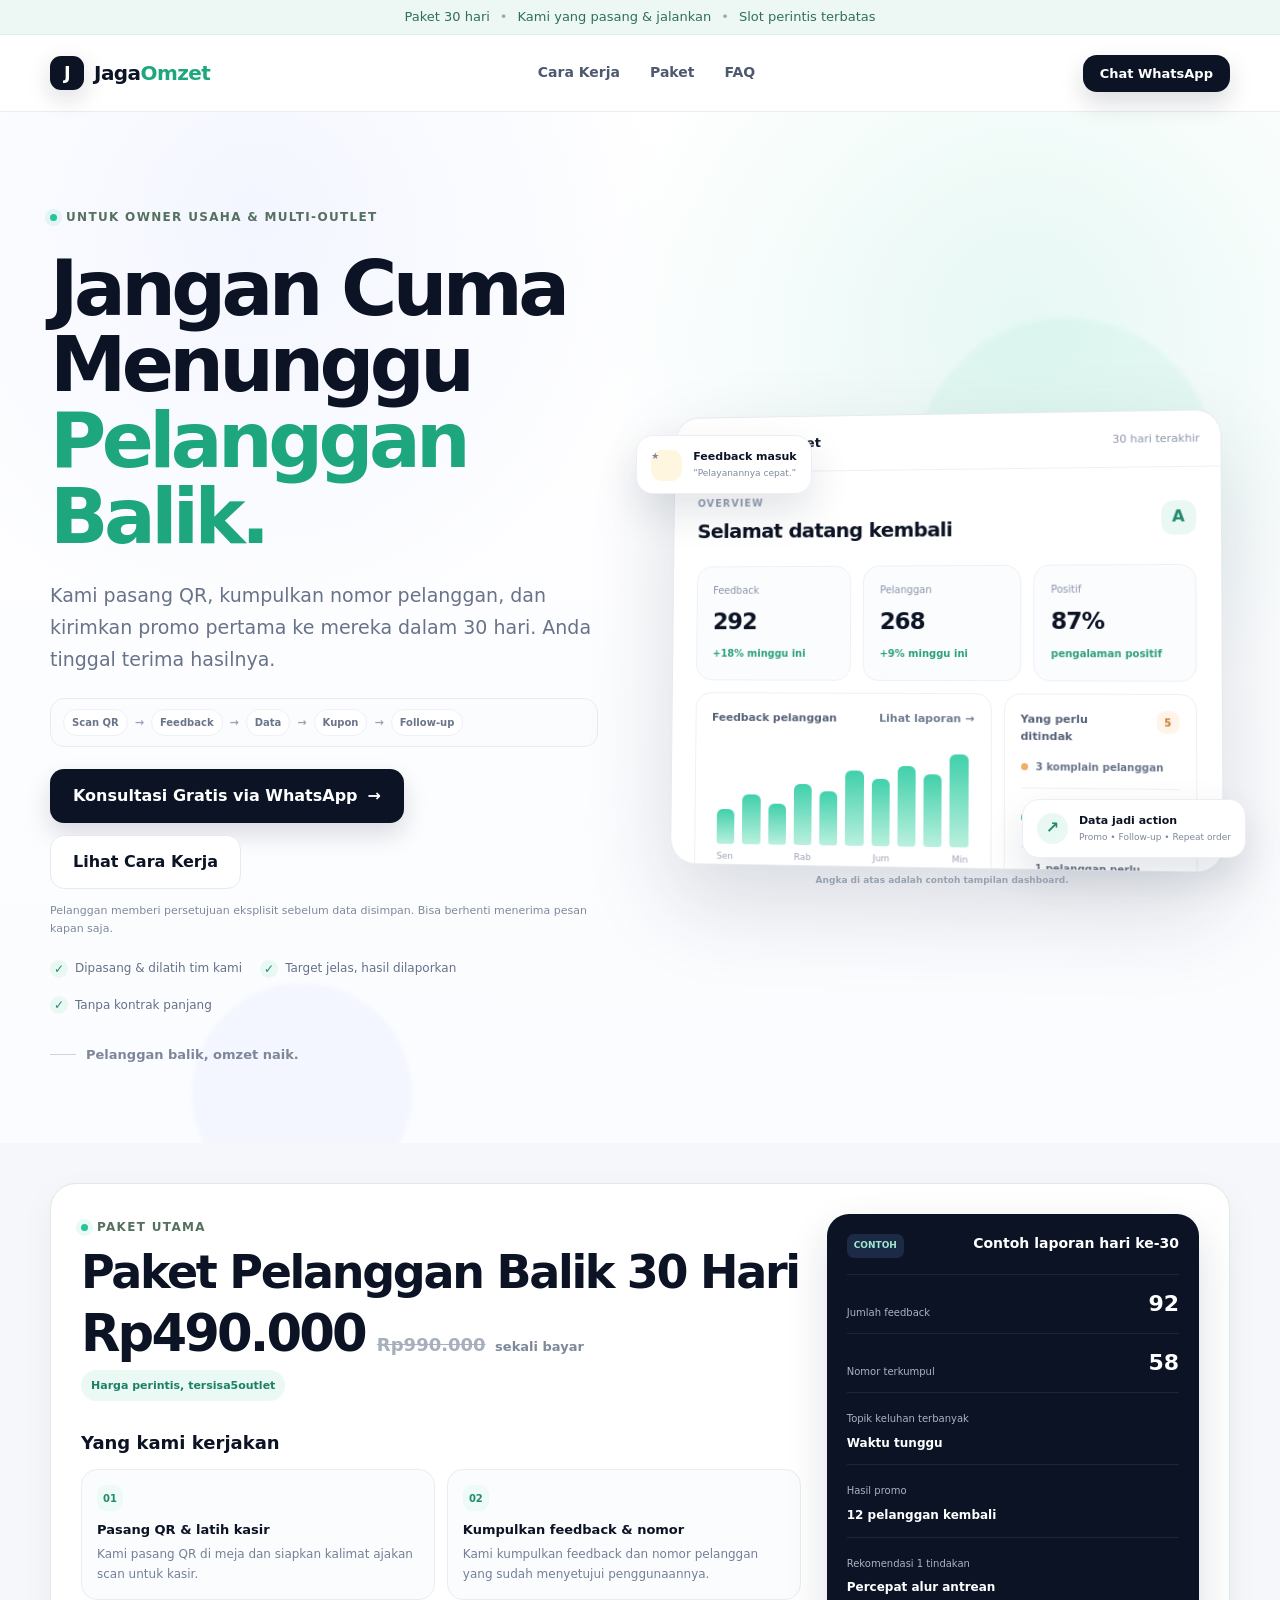
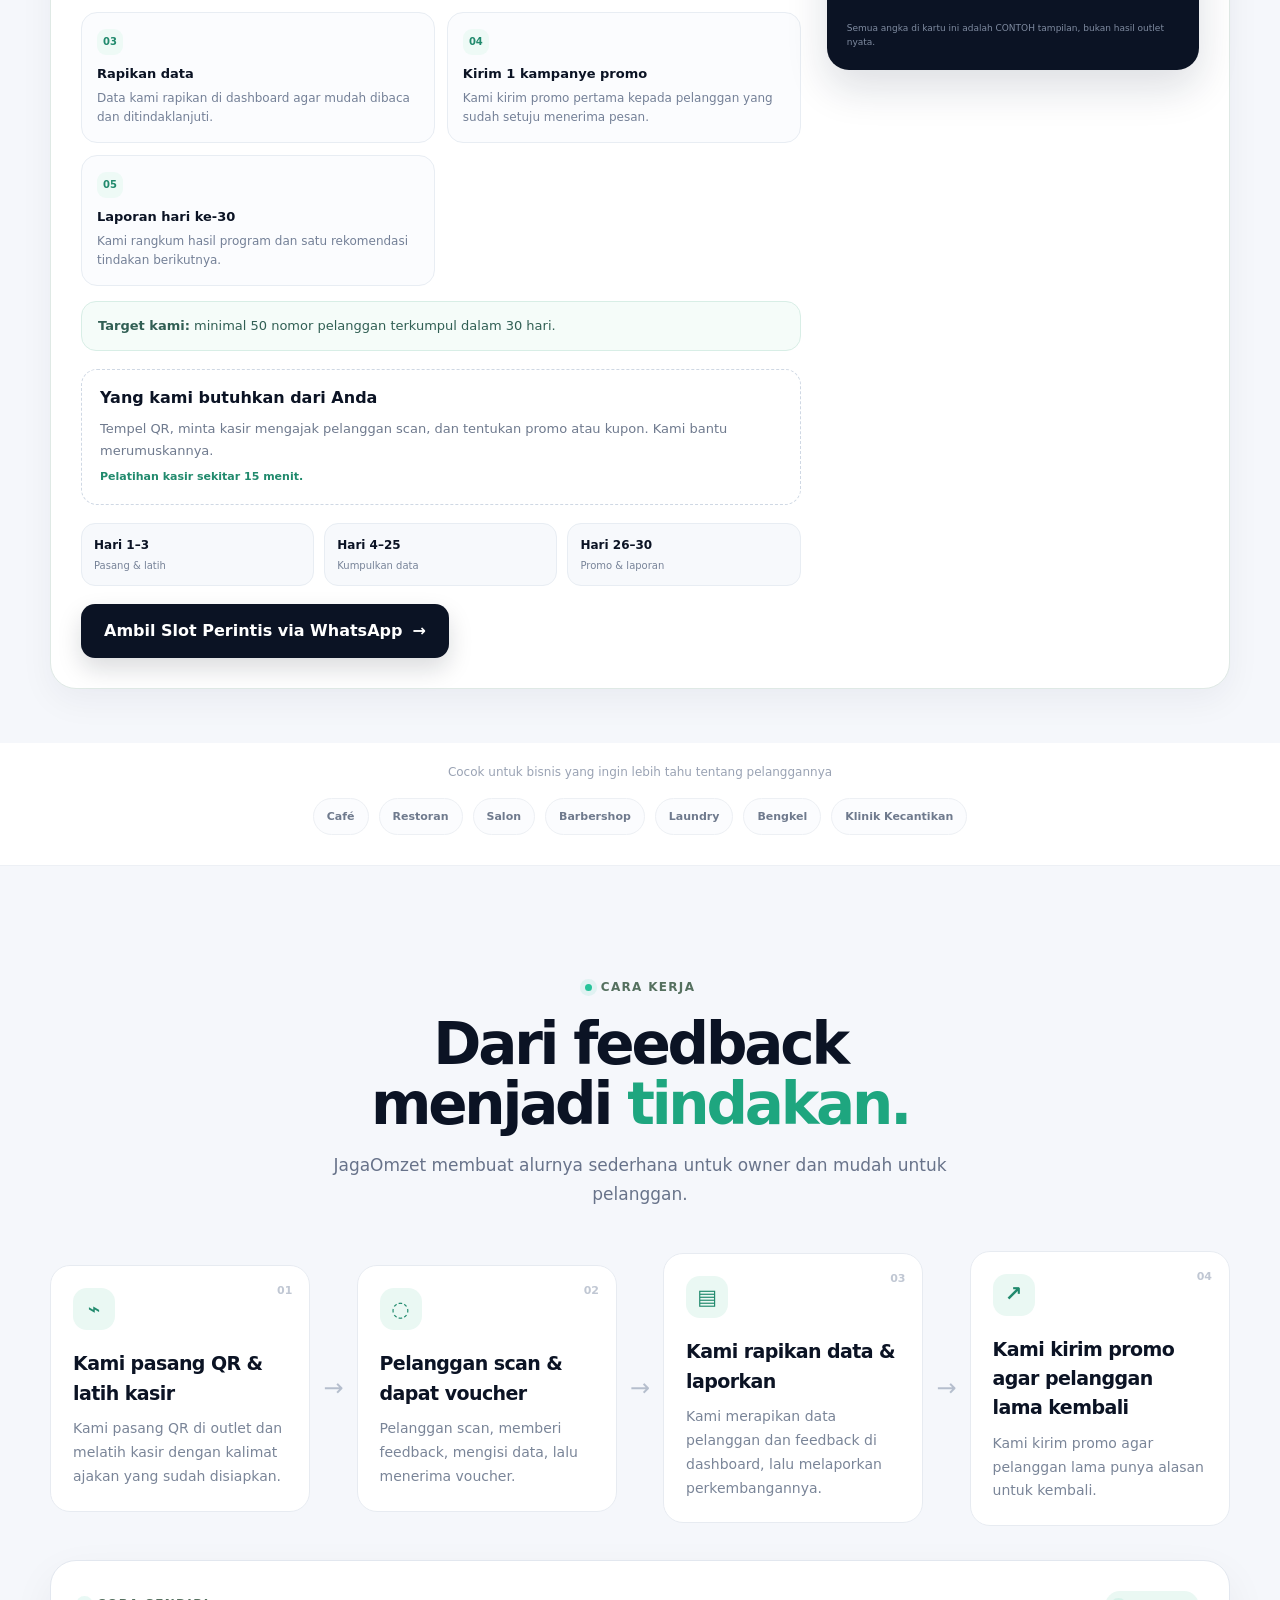
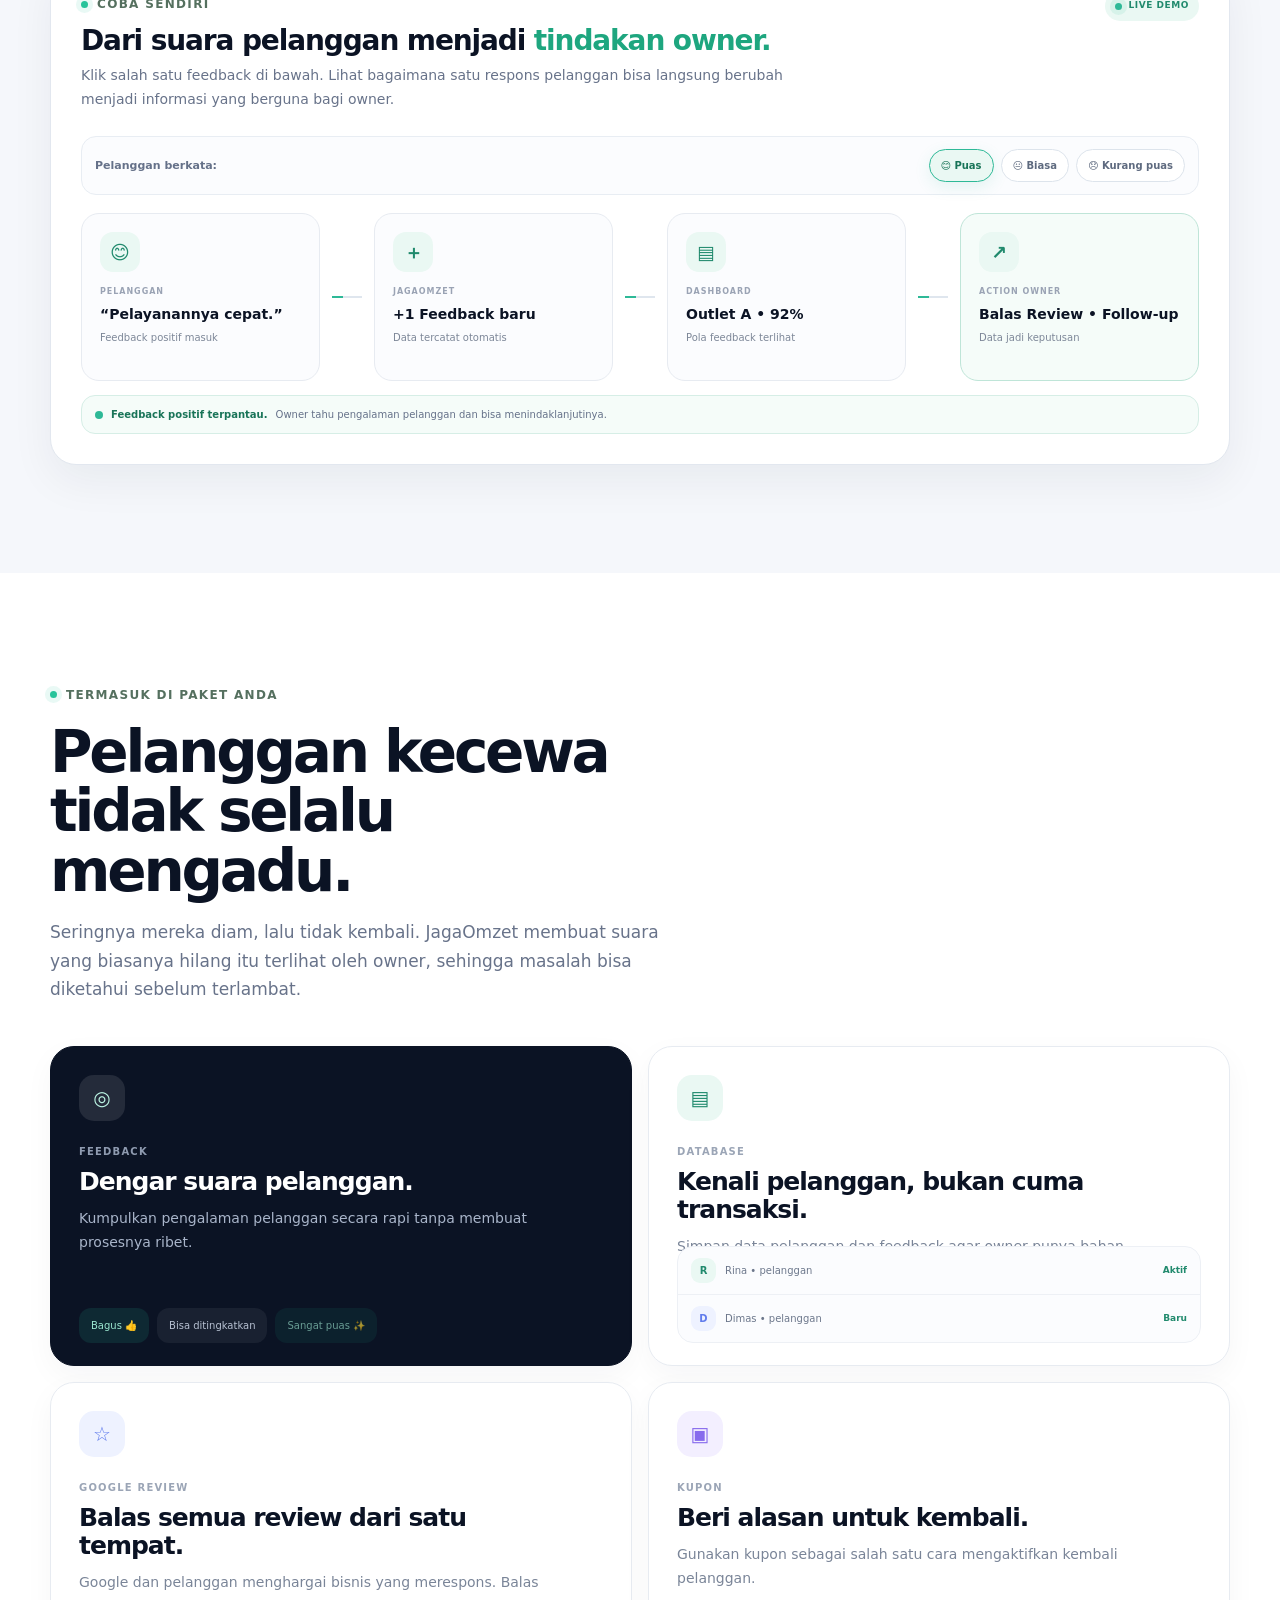
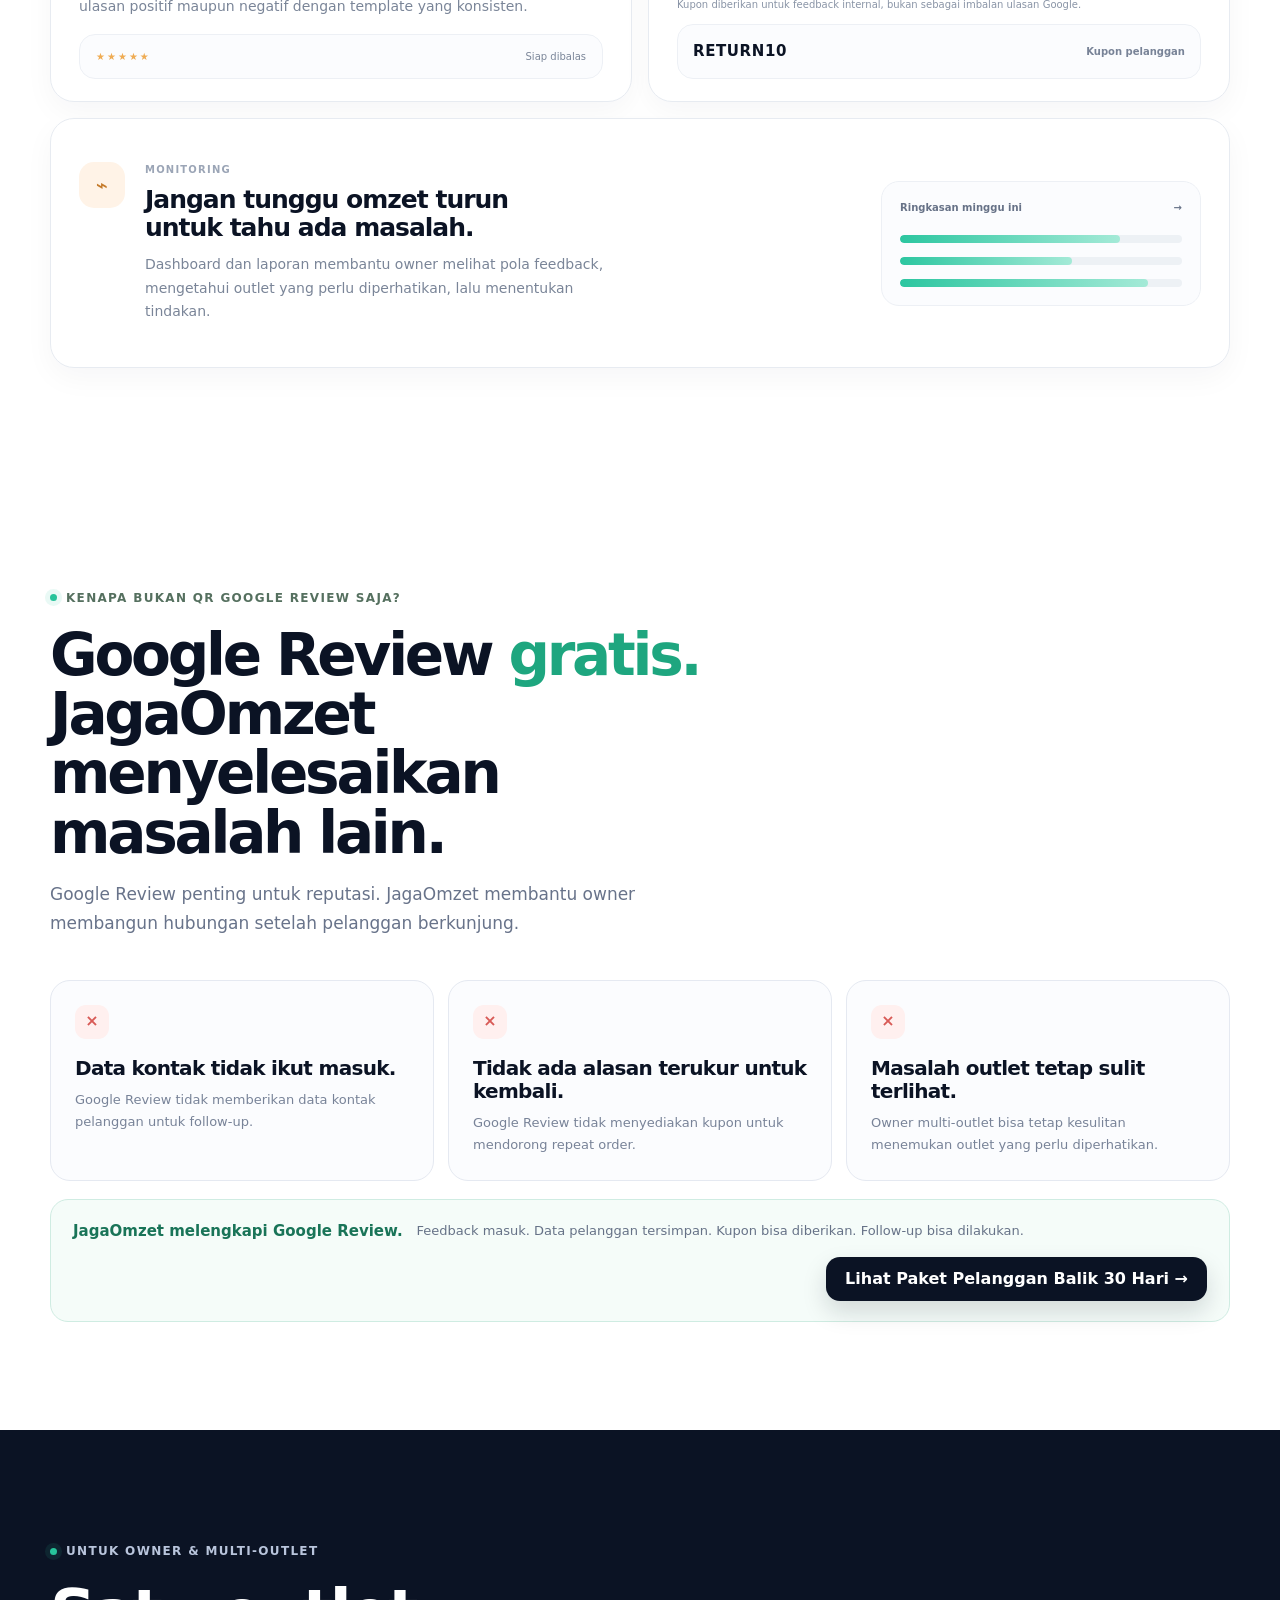
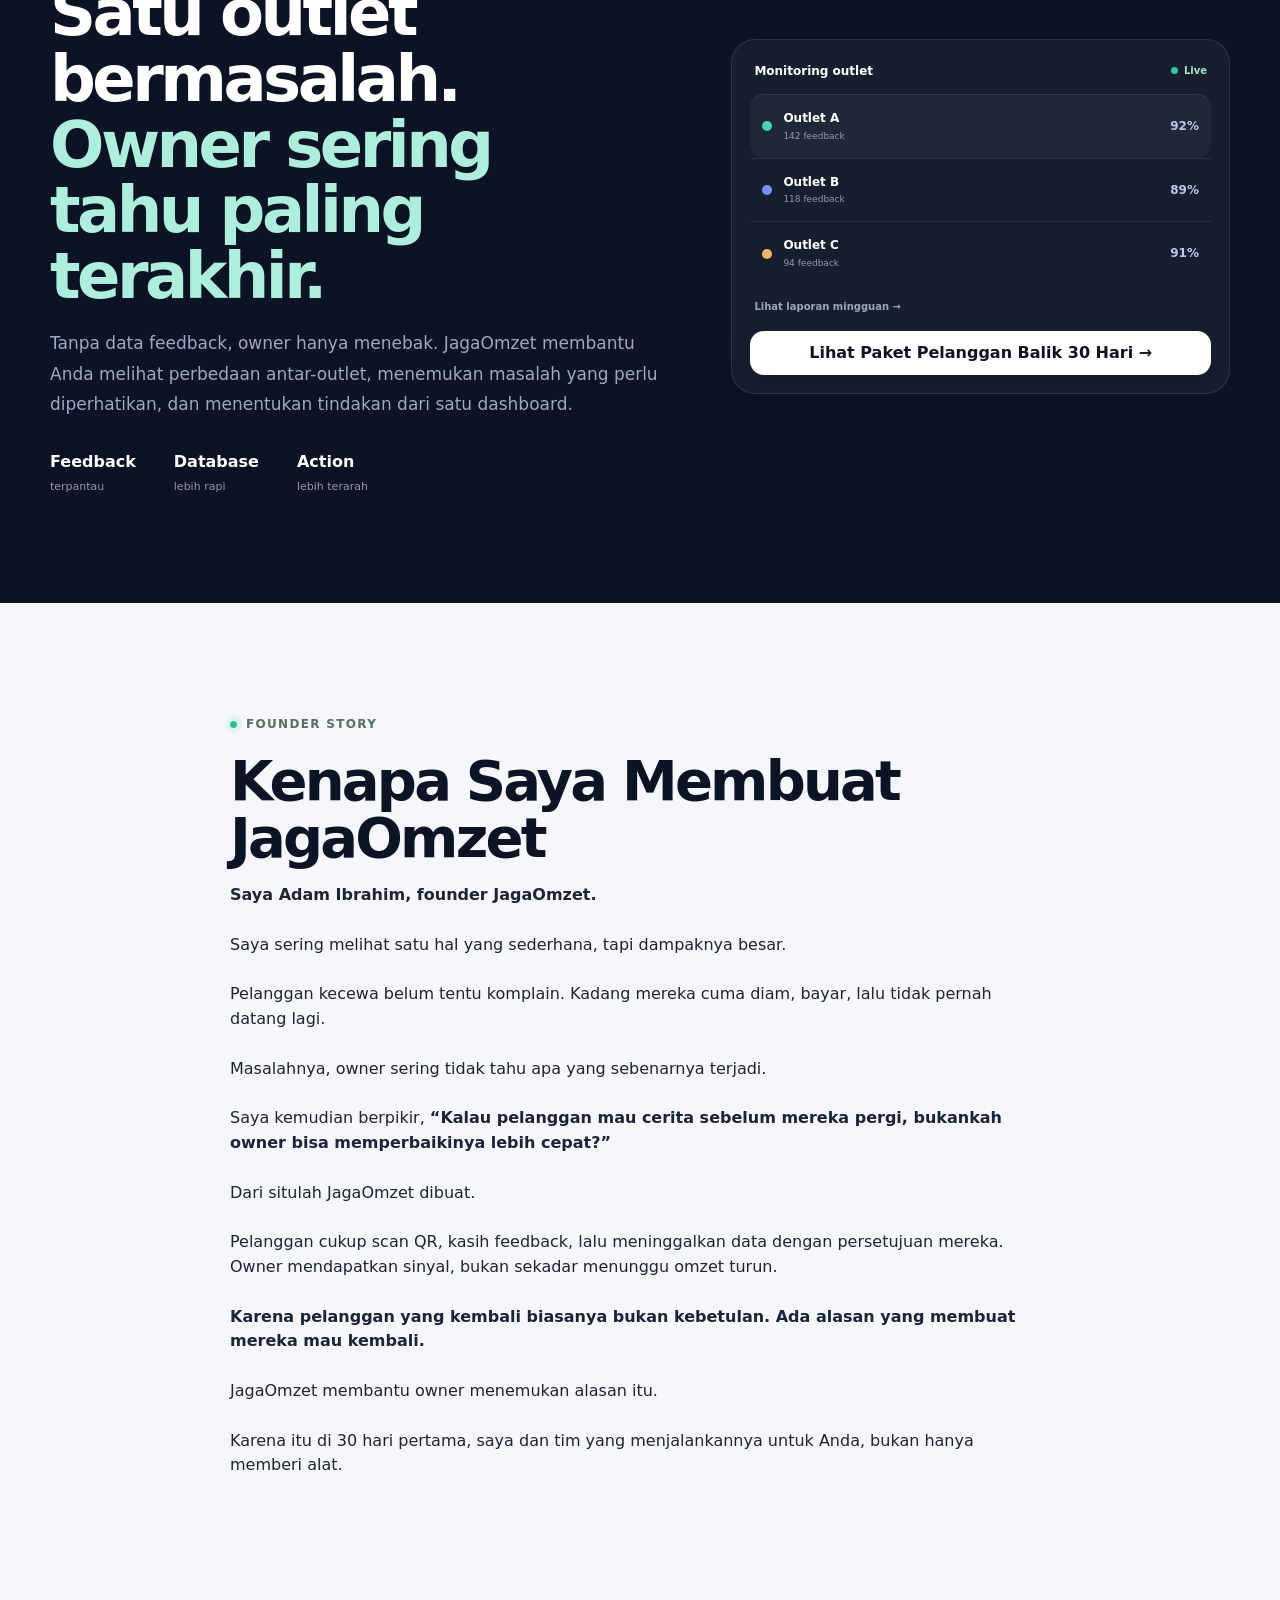
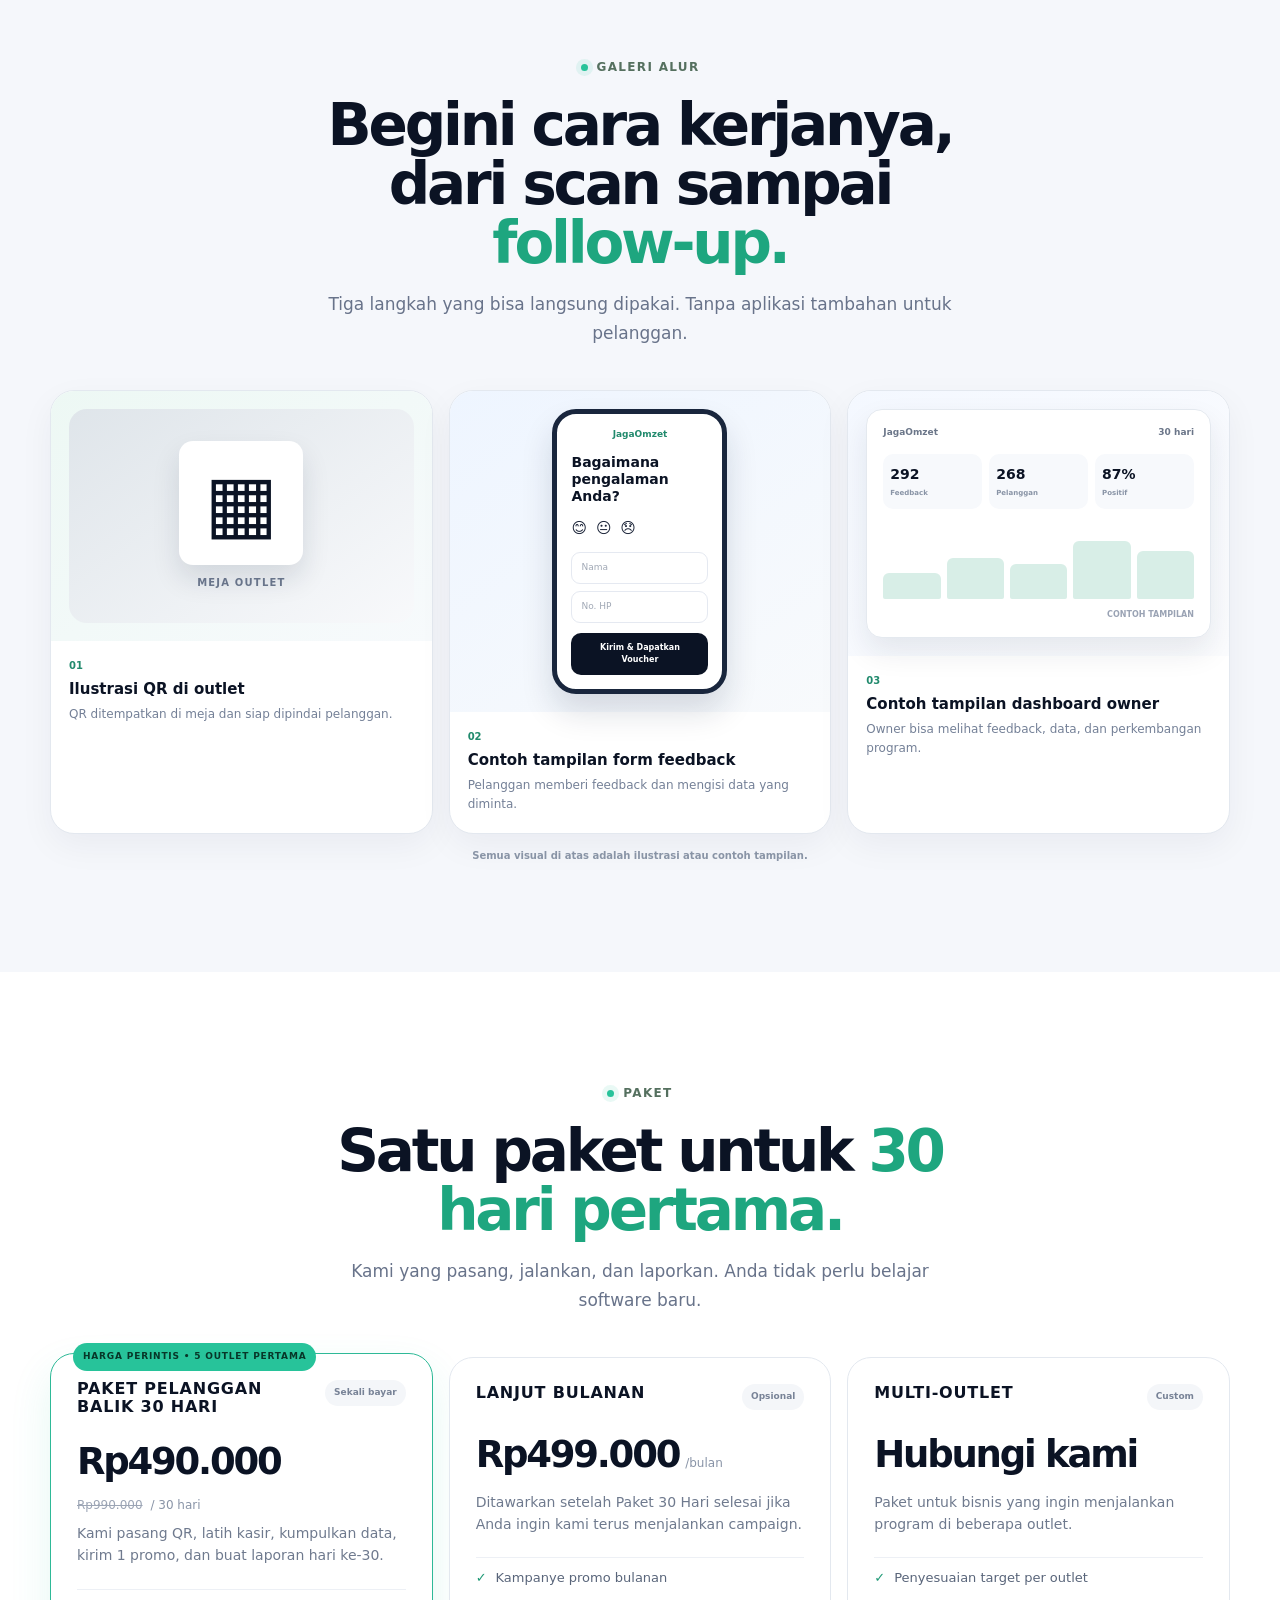
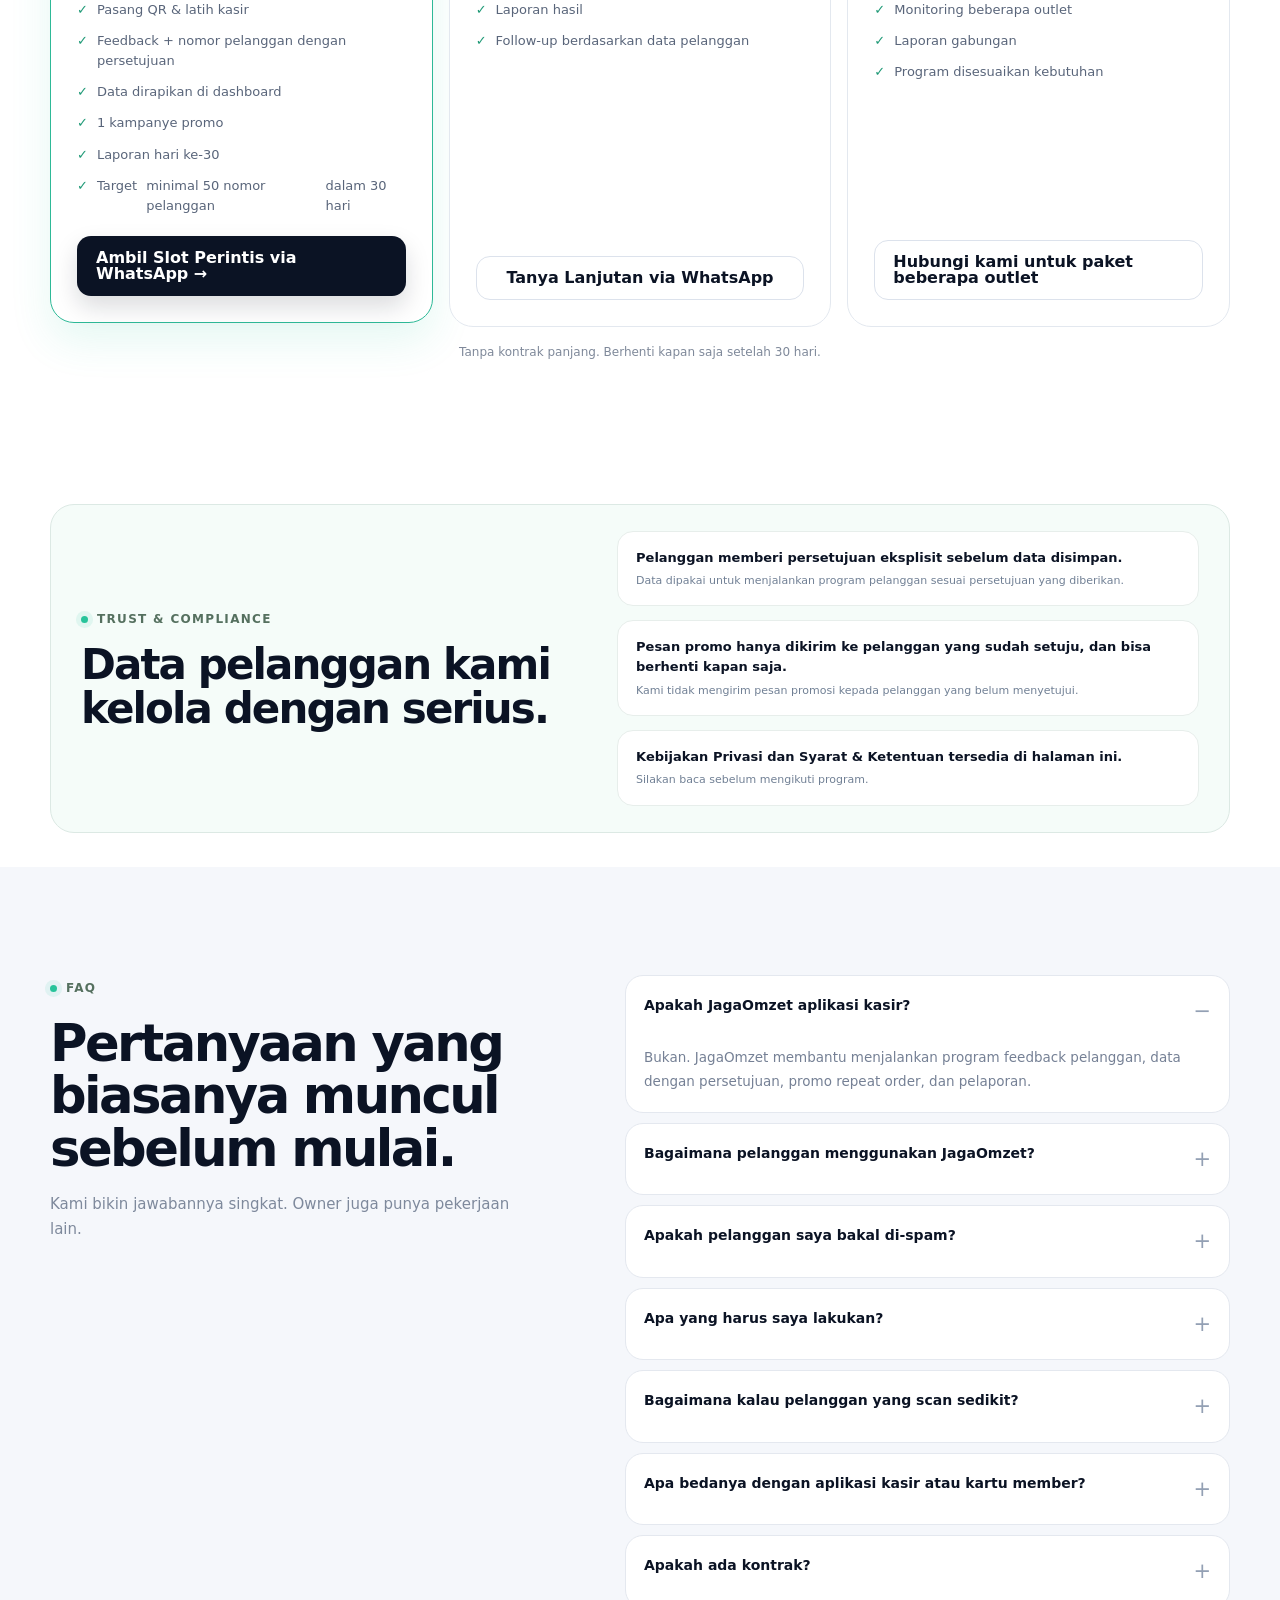
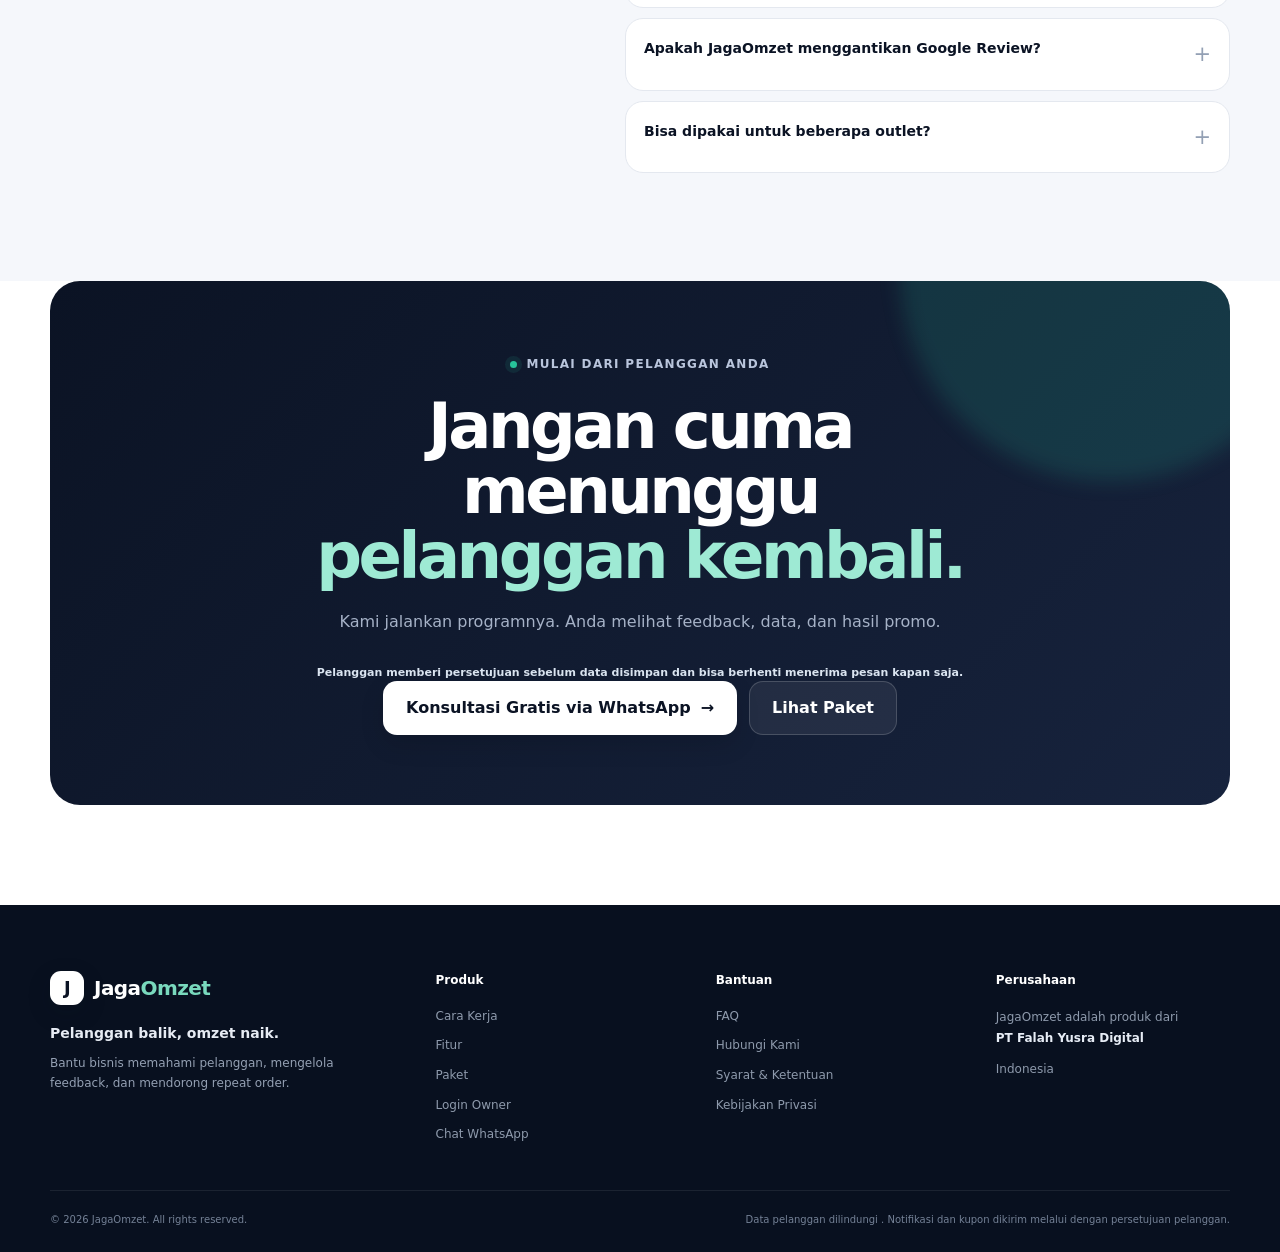
==== commit c4d45a79: "Add centralized offer variables to landing markup" ====
--- a/index.html
+++ b/index.html
@@ -52,7 +52,7 @@
         <a href="#faq">FAQ</a>
       </nav>
 
-      <a class="btn btn-small btn-primary" href="https://wa.me/6282299582026?text=Halo%2C%20saya%20tertarik%20Paket%20Pelanggan%20Balik%2030%20Hari%20untuk%20outlet%20saya.">Chat WhatsApp</a>
+      <a class="btn btn-small btn-primary" href="https://wa.me/6282299582026?text=Halo%2C%20saya%20tertarik%20Paket%20Pelanggan%20Balik%2030%20Hari%20untuk%20outlet%20saya." data-jo-link="main">Chat WhatsApp</a>
     </div>
   </header>
 
@@ -71,7 +71,7 @@
           </p>
           <div class="hero-flow"><span>Scan QR</span><b>→</b><span>Feedback</span><b>→</b><span>Data</span><b>→</b><span>Kupon</span><b>→</b><span>Follow-up</span></div>
           <div class="hero-actions">
-            <a class="btn btn-primary btn-lg cta-pulse" href="https://wa.me/6282299582026?text=Halo%2C%20saya%20tertarik%20Paket%20Pelanggan%20Balik%2030%20Hari%20untuk%20outlet%20saya.">Konsultasi Gratis via WhatsApp <span>→</span></a>
+            <a class="btn btn-primary btn-lg cta-pulse" href="https://wa.me/6282299582026?text=Halo%2C%20saya%20tertarik%20Paket%20Pelanggan%20Balik%2030%20Hari%20untuk%20outlet%20saya." data-jo-link="main">Konsultasi Gratis via WhatsApp <span>→</span></a>
             <a class="btn btn-ghost btn-lg" href="#cara-kerja">Lihat Cara Kerja</a>
           </div>
           <div class="cta-note">Pelanggan memberi persetujuan eksplisit sebelum data disimpan. Bisa berhenti menerima pesan kapan saja.</div>
@@ -178,8 +178,8 @@
           <div class="offer-main">
             <div class="eyebrow"><span class="eyebrow-dot"></span> Paket Utama</div>
             <h2>Paket Pelanggan Balik 30 Hari</h2>
-            <div class="offer-price"><span class="offer-price-current">Rp490.000</span><span class="offer-price-normal"><s>Rp990.000</s> sekali bayar</span></div>
-            <div class="offer-badge">Harga perintis, tersisa 5 outlet</div>
+            <div class="offer-price"><span class="offer-price-current" data-jo="hargaPerintis">Rp490.000</span><span class="offer-price-normal"><s data-jo="hargaNormal">Rp990.000</s> sekali bayar</span></div>
+            <div class="offer-badge">Harga perintis, tersisa <span data-jo="slotPerintis">5</span> outlet</div>
 
             <h3>Yang kami kerjakan</h3>
             <div class="offer-work-grid">
@@ -190,10 +190,10 @@
               <div><span>05</span><strong>Laporan hari ke-30</strong><p>Kami rangkum hasil program dan satu rekomendasi tindakan berikutnya.</p></div>
             </div>
 
-            <div class="offer-target"><strong>Target kami:</strong> minimal 50 nomor pelanggan terkumpul dalam 30 hari.</div>
+            <div class="offer-target"><strong>Target kami:</strong> <span data-jo="targetNomor">minimal 50 nomor pelanggan</span> terkumpul dalam 30 hari.</div>
             <div class="offer-owner"><h3>Yang kami butuhkan dari Anda</h3><p>Tempel QR, minta kasir mengajak pelanggan scan, dan tentukan promo atau kupon. Kami bantu merumuskannya.</p><span>Pelatihan kasir sekitar 15 menit.</span></div>
             <div class="offer-timeline"><div><b>Hari 1–3</b><span>Pasang &amp; latih</span></div><div><b>Hari 4–25</b><span>Kumpulkan data</span></div><div><b>Hari 26–30</b><span>Promo &amp; laporan</span></div></div>
-            <a class="btn btn-primary btn-lg" href="https://wa.me/6282299582026?text=Halo%2C%20saya%20tertarik%20Paket%20Pelanggan%20Balik%2030%20Hari%20untuk%20outlet%20saya.">Ambil Slot Perintis via WhatsApp <span>→</span></a>
+            <a class="btn btn-primary btn-lg" href="https://wa.me/6282299582026?text=Halo%2C%20saya%20tertarik%20Paket%20Pelanggan%20Balik%2030%20Hari%20untuk%20outlet%20saya." data-jo-link="main">Ambil Slot Perintis via WhatsApp <span>→</span></a>
           </div>
 
           <div class="offer-report">
@@ -424,7 +424,7 @@
         <div class="compare-conclusion">
           <strong>JagaOmzet melengkapi Google Review.</strong>
           <span>Feedback masuk. Data pelanggan tersimpan. Kupon bisa diberikan. Follow-up bisa dilakukan.</span>
-          <a class="btn btn-primary" href="https://wa.me/6282299582026?text=Halo%2C%20saya%20tertarik%20Paket%20Pelanggan%20Balik%2030%20Hari%20untuk%20outlet%20saya.">Lihat Paket Pelanggan Balik 30 Hari →</a>
+          <a class="btn btn-primary" href="https://wa.me/6282299582026?text=Halo%2C%20saya%20tertarik%20Paket%20Pelanggan%20Balik%2030%20Hari%20untuk%20outlet%20saya." data-jo-link="main">Lihat Paket Pelanggan Balik 30 Hari →</a>
         </div>
       </div>
     </section>
@@ -447,7 +447,7 @@
           <div class="outlet-item active"><span class="store-dot"></span><div><strong>Outlet A</strong><small>142 feedback</small></div><b>92%</b></div>
           <div class="outlet-item"><span class="store-dot"></span><div><strong>Outlet B</strong><small>118 feedback</small></div><b>89%</b></div>
           <div class="outlet-item"><span class="store-dot"></span><div><strong>Outlet C</strong><small>94 feedback</small></div><b>91%</b></div>
-          <div class="outlet-foot">Lihat laporan mingguan →</div><a class="btn btn-light outlet-cta" href="https://wa.me/6282299582026?text=Halo%2C%20saya%20tertarik%20Paket%20Pelanggan%20Balik%2030%20Hari%20untuk%20outlet%20saya.">Lihat Paket Pelanggan Balik 30 Hari →</a>
+          <div class="outlet-foot">Lihat laporan mingguan →</div><a class="btn btn-light outlet-cta" href="https://wa.me/6282299582026?text=Halo%2C%20saya%20tertarik%20Paket%20Pelanggan%20Balik%2030%20Hari%20untuk%20outlet%20saya." data-jo-link="main">Lihat Paket Pelanggan Balik 30 Hari →</a>
         </div>
       </div>
     </section>
@@ -519,19 +519,19 @@
           <article class="simple-price-card package-card featured">
             <div class="popular">HARGA PERINTIS • 5 OUTLET PERTAMA</div>
             <div class="price-top"><span class="price-name">PAKET PELANGGAN BALIK 30 HARI</span><span class="price-fit">Sekali bayar</span></div>
-            <div class="price"><strong>Rp490.000</strong><span><s>Rp990.000</s> / 30 hari</span></div>
+            <div class="price"><strong data-jo="hargaPerintis">Rp490.000</strong><span><s data-jo="hargaNormal">Rp990.000</s> / 30 hari</span></div>
             <p>Kami pasang QR, latih kasir, kumpulkan data, kirim 1 promo, dan buat laporan hari ke-30.</p>
             <div class="divider"></div>
-            <ul><li>Pasang QR &amp; latih kasir</li><li>Feedback + nomor pelanggan dengan persetujuan</li><li>Data dirapikan di dashboard</li><li>1 kampanye promo</li><li>Laporan hari ke-30</li><li>Target minimal 50 nomor dalam 30 hari</li></ul>
-            <a class="btn btn-primary" href="https://wa.me/6282299582026?text=Halo%2C%20saya%20tertarik%20Paket%20Pelanggan%20Balik%2030%20Hari%20untuk%20outlet%20saya.">Ambil Slot Perintis via WhatsApp →</a>
+            <ul><li>Pasang QR &amp; latih kasir</li><li>Feedback + nomor pelanggan dengan persetujuan</li><li>Data dirapikan di dashboard</li><li>1 kampanye promo</li><li>Laporan hari ke-30</li><li>Target <span data-jo="targetNomor">minimal 50 nomor pelanggan</span> dalam 30 hari</li></ul>
+            <a class="btn btn-primary" href="https://wa.me/6282299582026?text=Halo%2C%20saya%20tertarik%20Paket%20Pelanggan%20Balik%2030%20Hari%20untuk%20outlet%20saya." data-jo-link="main">Ambil Slot Perintis via WhatsApp →</a>
           </article>
           <article class="simple-price-card package-card">
             <div class="price-top"><span class="price-name">LANJUT BULANAN</span><span class="price-fit">Opsional</span></div>
-            <div class="price"><strong>Rp499.000</strong><span>/bulan</span></div>
+            <div class="price"><strong data-jo="lanjutBulanan">Rp499.000</strong><span>/bulan</span></div>
             <p>Ditawarkan setelah Paket 30 Hari selesai jika Anda ingin kami terus menjalankan campaign.</p>
             <div class="divider"></div>
             <ul><li>Kampanye promo bulanan</li><li>Laporan hasil</li><li>Follow-up berdasarkan data pelanggan</li></ul>
-            <a class="btn btn-outline" href="https://wa.me/6282299582026?text=Halo%2C%20saya%20tertarik%20Paket%20Pelanggan%20Balik%2030%20Hari%20untuk%20outlet%20saya.">Tanya Lanjutan via WhatsApp</a>
+            <a class="btn btn-outline" href="https://wa.me/6282299582026?text=Halo%2C%20saya%20tertarik%20Paket%20Pelanggan%20Balik%2030%20Hari%20untuk%20outlet%20saya." data-jo-link="main">Tanya Lanjutan via WhatsApp</a>
           </article>
           <article class="simple-price-card package-card">
             <div class="price-top"><span class="price-name">MULTI-OUTLET</span><span class="price-fit">Custom</span></div>
@@ -539,7 +539,7 @@
             <p>Paket untuk bisnis yang ingin menjalankan program di beberapa outlet.</p>
             <div class="divider"></div>
             <ul><li>Penyesuaian target per outlet</li><li>Monitoring beberapa outlet</li><li>Laporan gabungan</li><li>Program disesuaikan kebutuhan</li></ul>
-            <a class="btn btn-outline" href="https://wa.me/6282299582026?text=Halo%2C%20saya%20tertarik%20Paket%20Pelanggan%20Balik%2030%20Hari%20untuk%20outlet%20saya.">Hubungi kami untuk paket beberapa outlet</a>
+            <a class="btn btn-outline" href="https://wa.me/6282299582026?text=Halo%2C%20saya%20tertarik%20Paket%20Pelanggan%20Balik%2030%20Hari%20untuk%20outlet%20saya." data-jo-link="main">Hubungi kami untuk paket beberapa outlet</a>
           </article>
         </div>
         <div class="pricing-note">Tanpa kontrak panjang. Berhenti kapan saja setelah 30 hari.</div>
@@ -586,7 +586,7 @@
           <h2>Jangan cuma menunggu<br /><span>pelanggan kembali.</span></h2>
           <p>Kami jalankan programnya. Anda melihat feedback, data, dan hasil promo.</p><div class="cta-note cta-note-dark"><strong>Pelanggan memberi persetujuan sebelum data disimpan dan bisa berhenti menerima pesan kapan saja.</strong></div>
           <div class="hero-actions">
-            <a class="btn btn-light btn-lg" href="https://wa.me/6282299582026?text=Halo%2C%20saya%20tertarik%20Paket%20Pelanggan%20Balik%2030%20Hari%20untuk%20outlet%20saya.">Konsultasi Gratis via WhatsApp <span>→</span></a>
+            <a class="btn btn-light btn-lg" href="https://wa.me/6282299582026?text=Halo%2C%20saya%20tertarik%20Paket%20Pelanggan%20Balik%2030%20Hari%20untuk%20outlet%20saya." data-jo-link="main">Konsultasi Gratis via WhatsApp <span>→</span></a>
             <a class="btn btn-dark-ghost btn-lg" href="#paket">Lihat Paket</a>
           </div>
         </div>
@@ -612,7 +612,7 @@
         <a href="#fitur">Fitur</a>
         <a href="#paket">Paket</a>
         <a href="https://jagaomzet.biz.id">Login Owner</a>
-        <a href="https://wa.me/6282299582026?text=Halo%2C%20saya%20tertarik%20Paket%20Pelanggan%20Balik%2030%20Hari%20untuk%20outlet%20saya.">Chat WhatsApp</a>
+        <a href="https://wa.me/6282299582026?text=Halo%2C%20saya%20tertarik%20Paket%20Pelanggan%20Balik%2030%20Hari%20untuk%20outlet%20saya." data-jo-link="main">Chat WhatsApp</a>
       </div>
 
       <div class="footer-col">
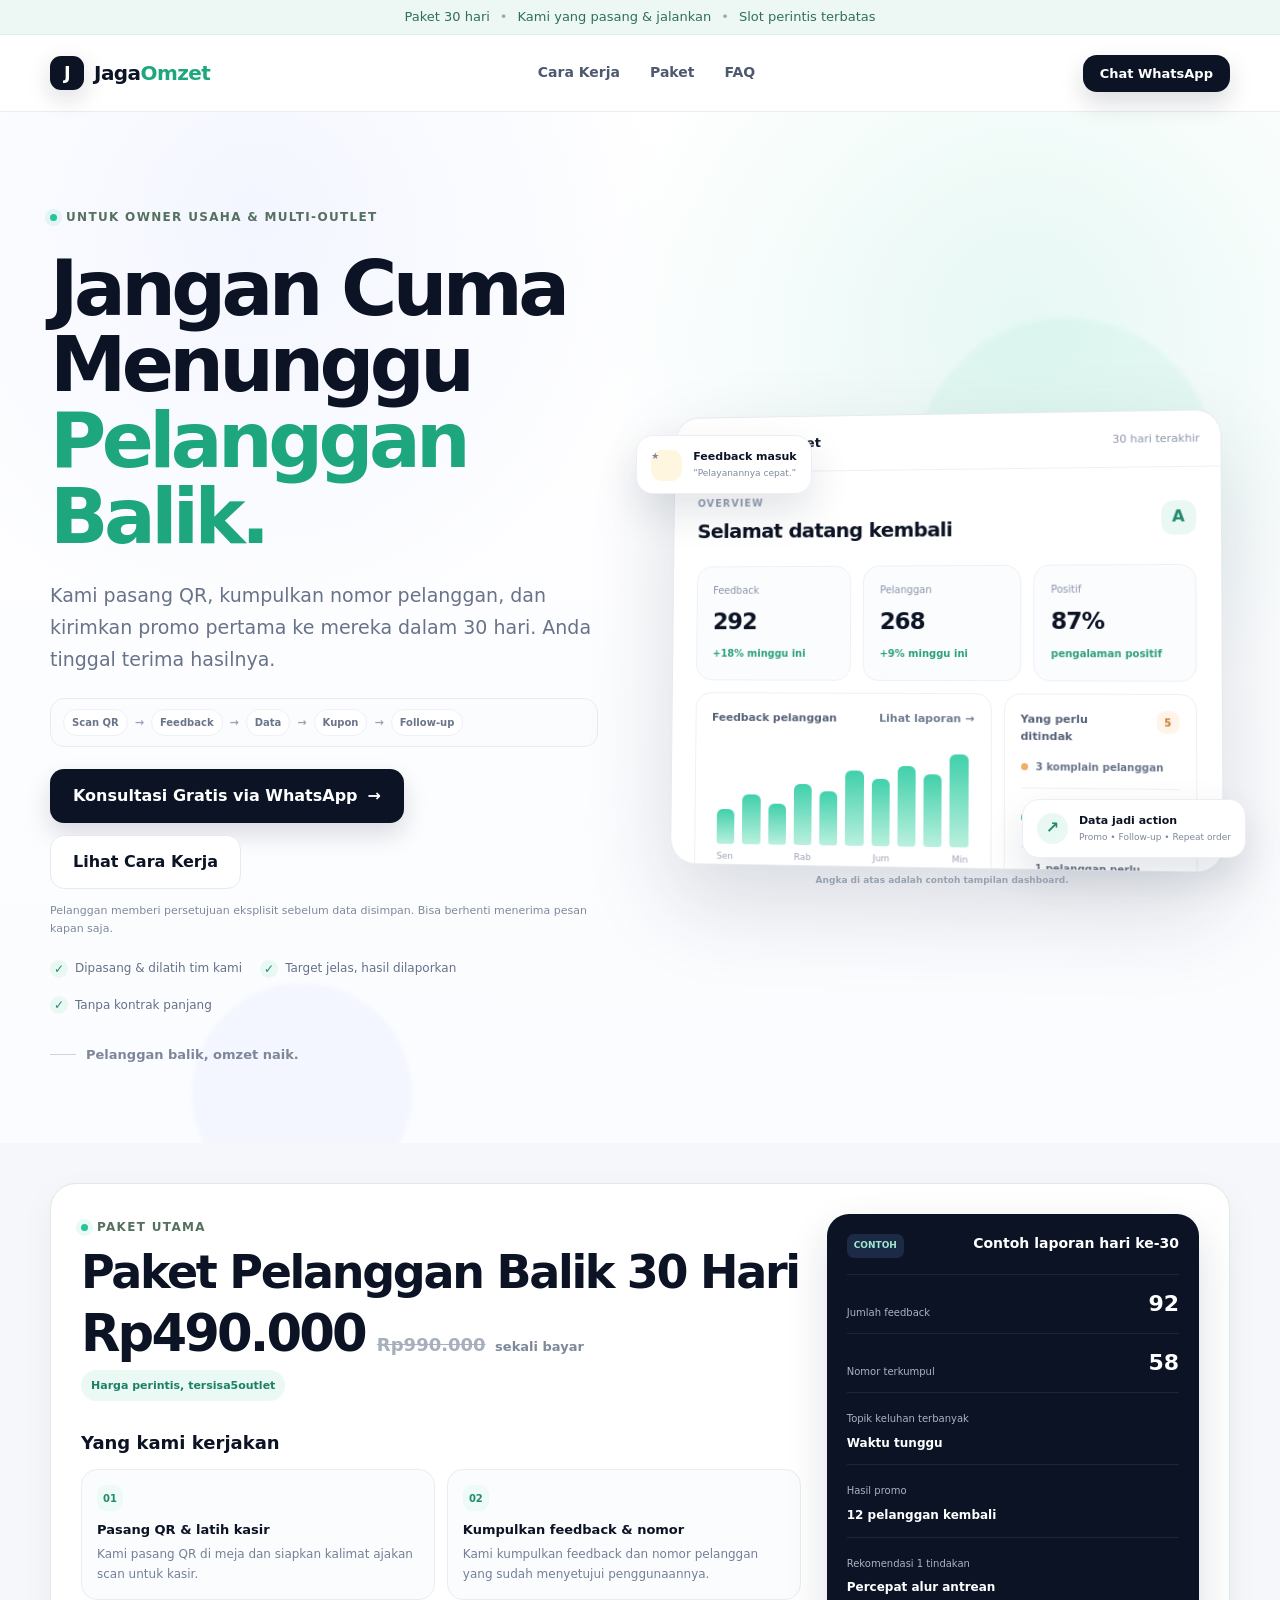
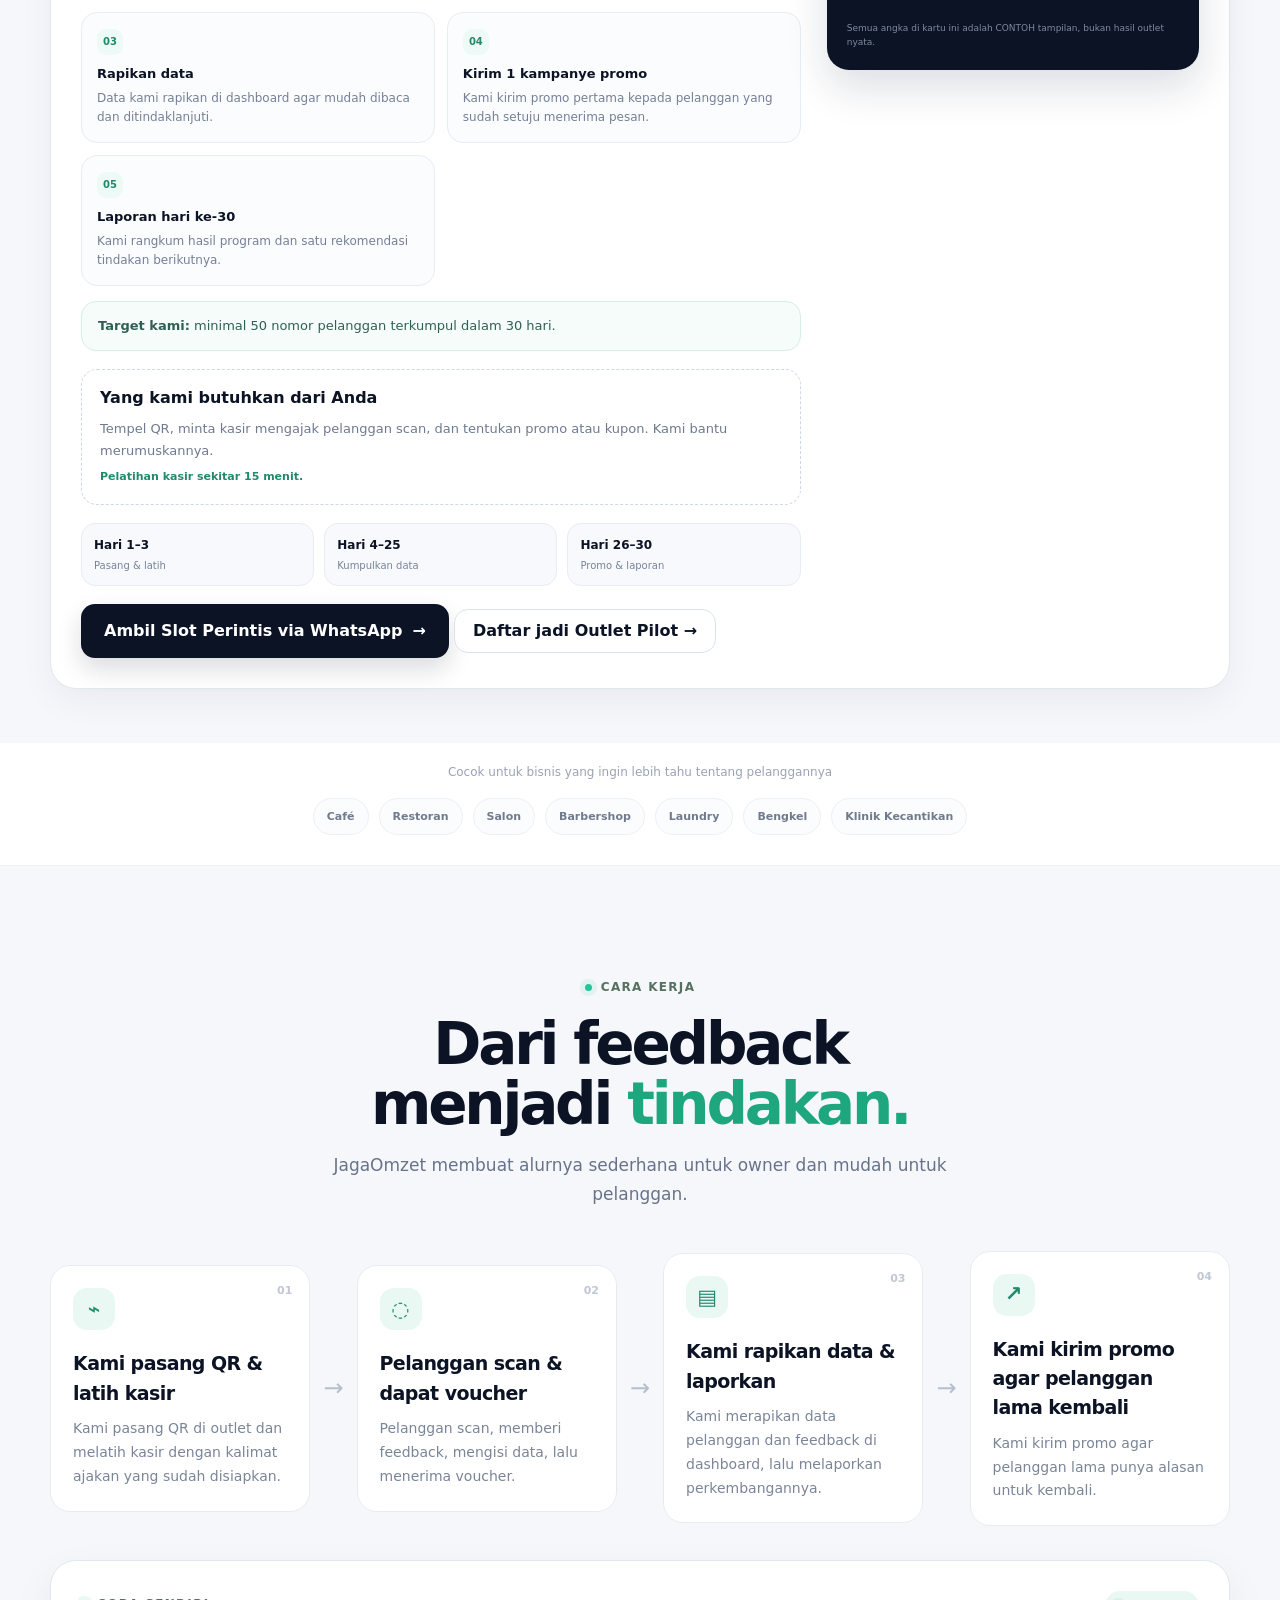
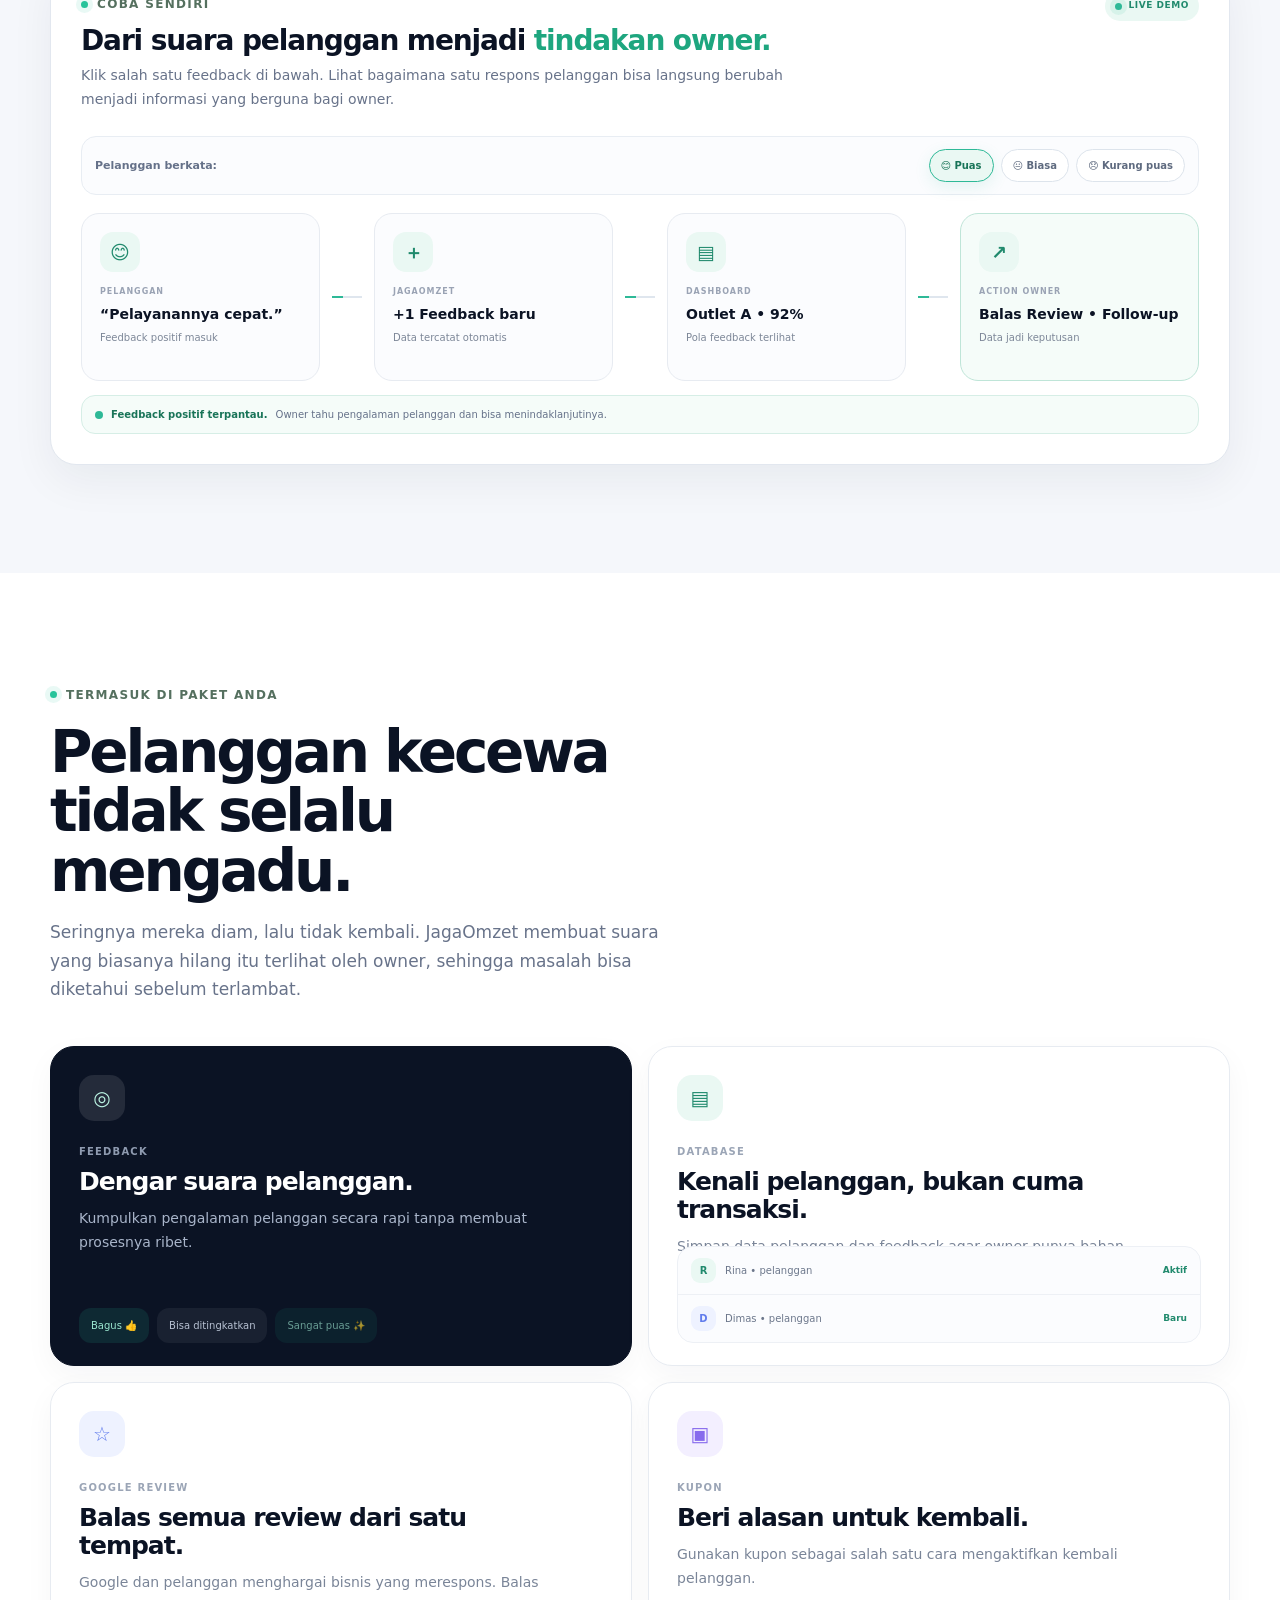
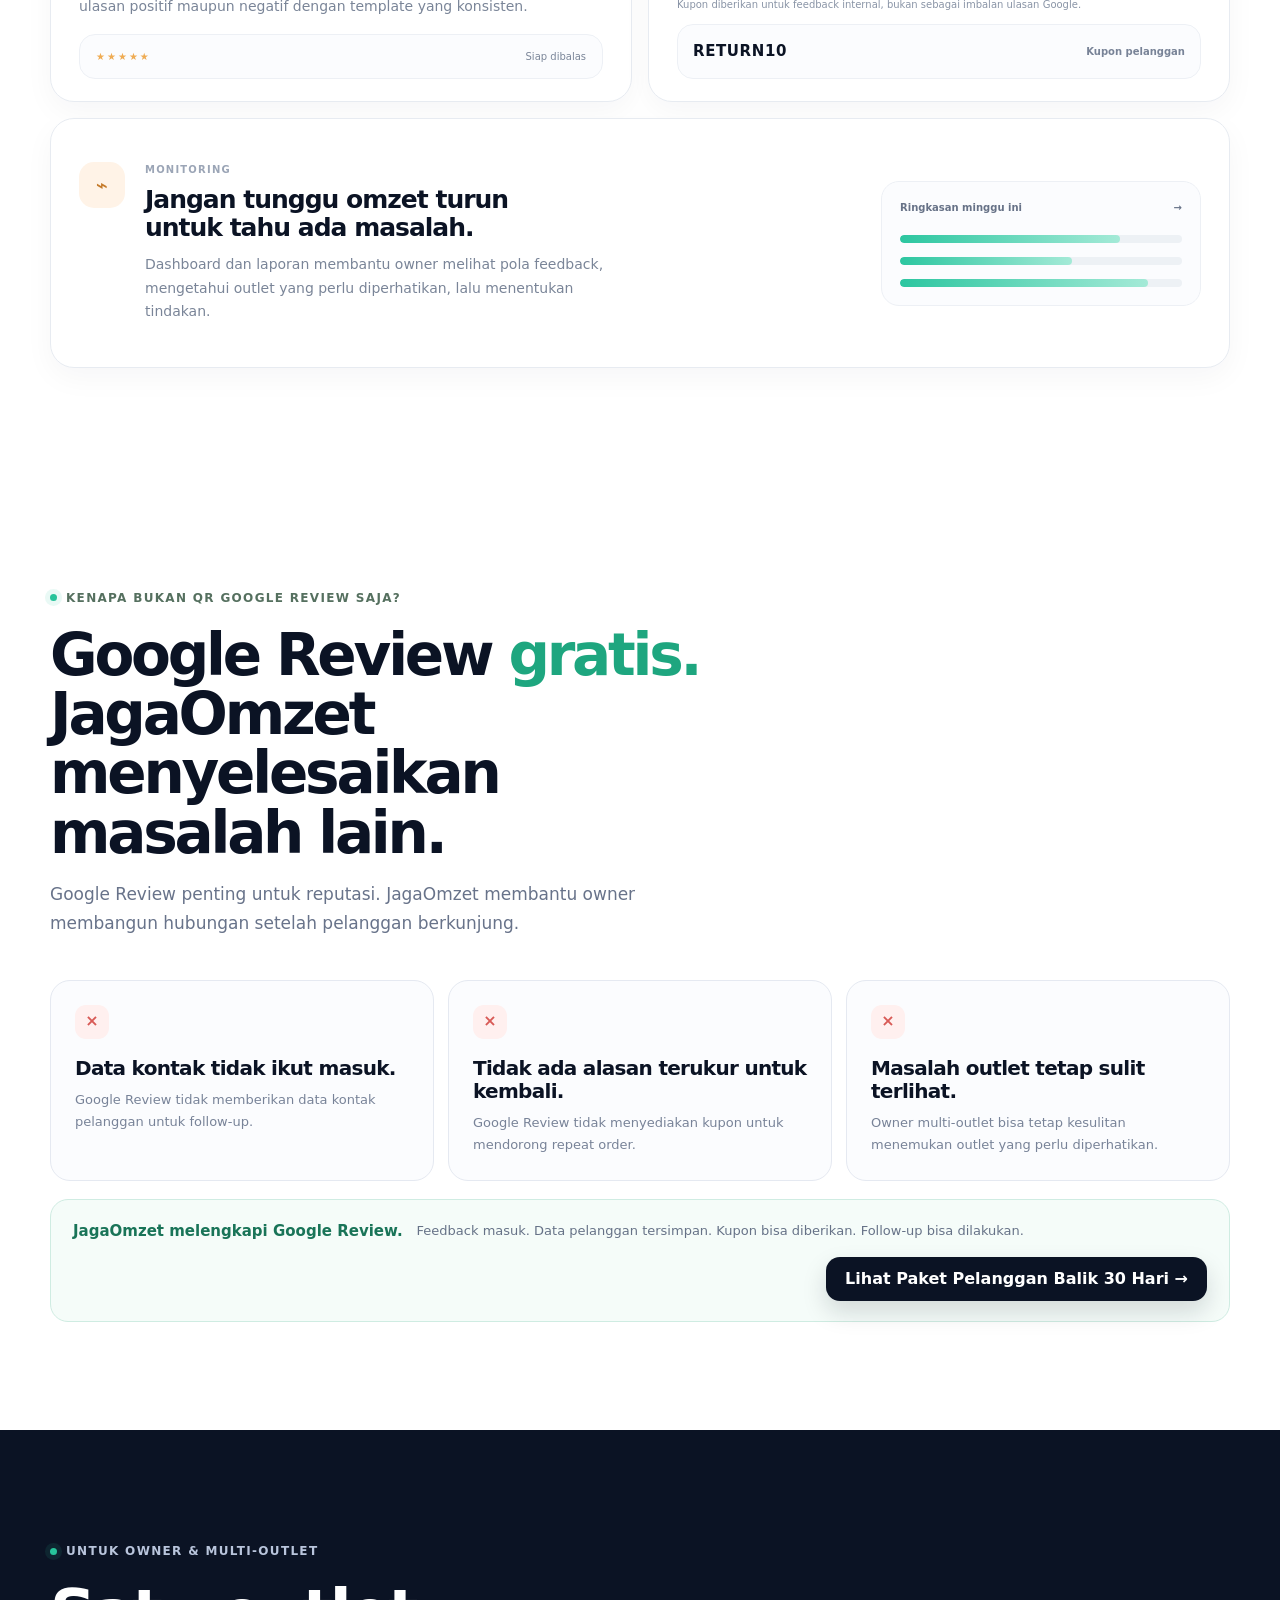
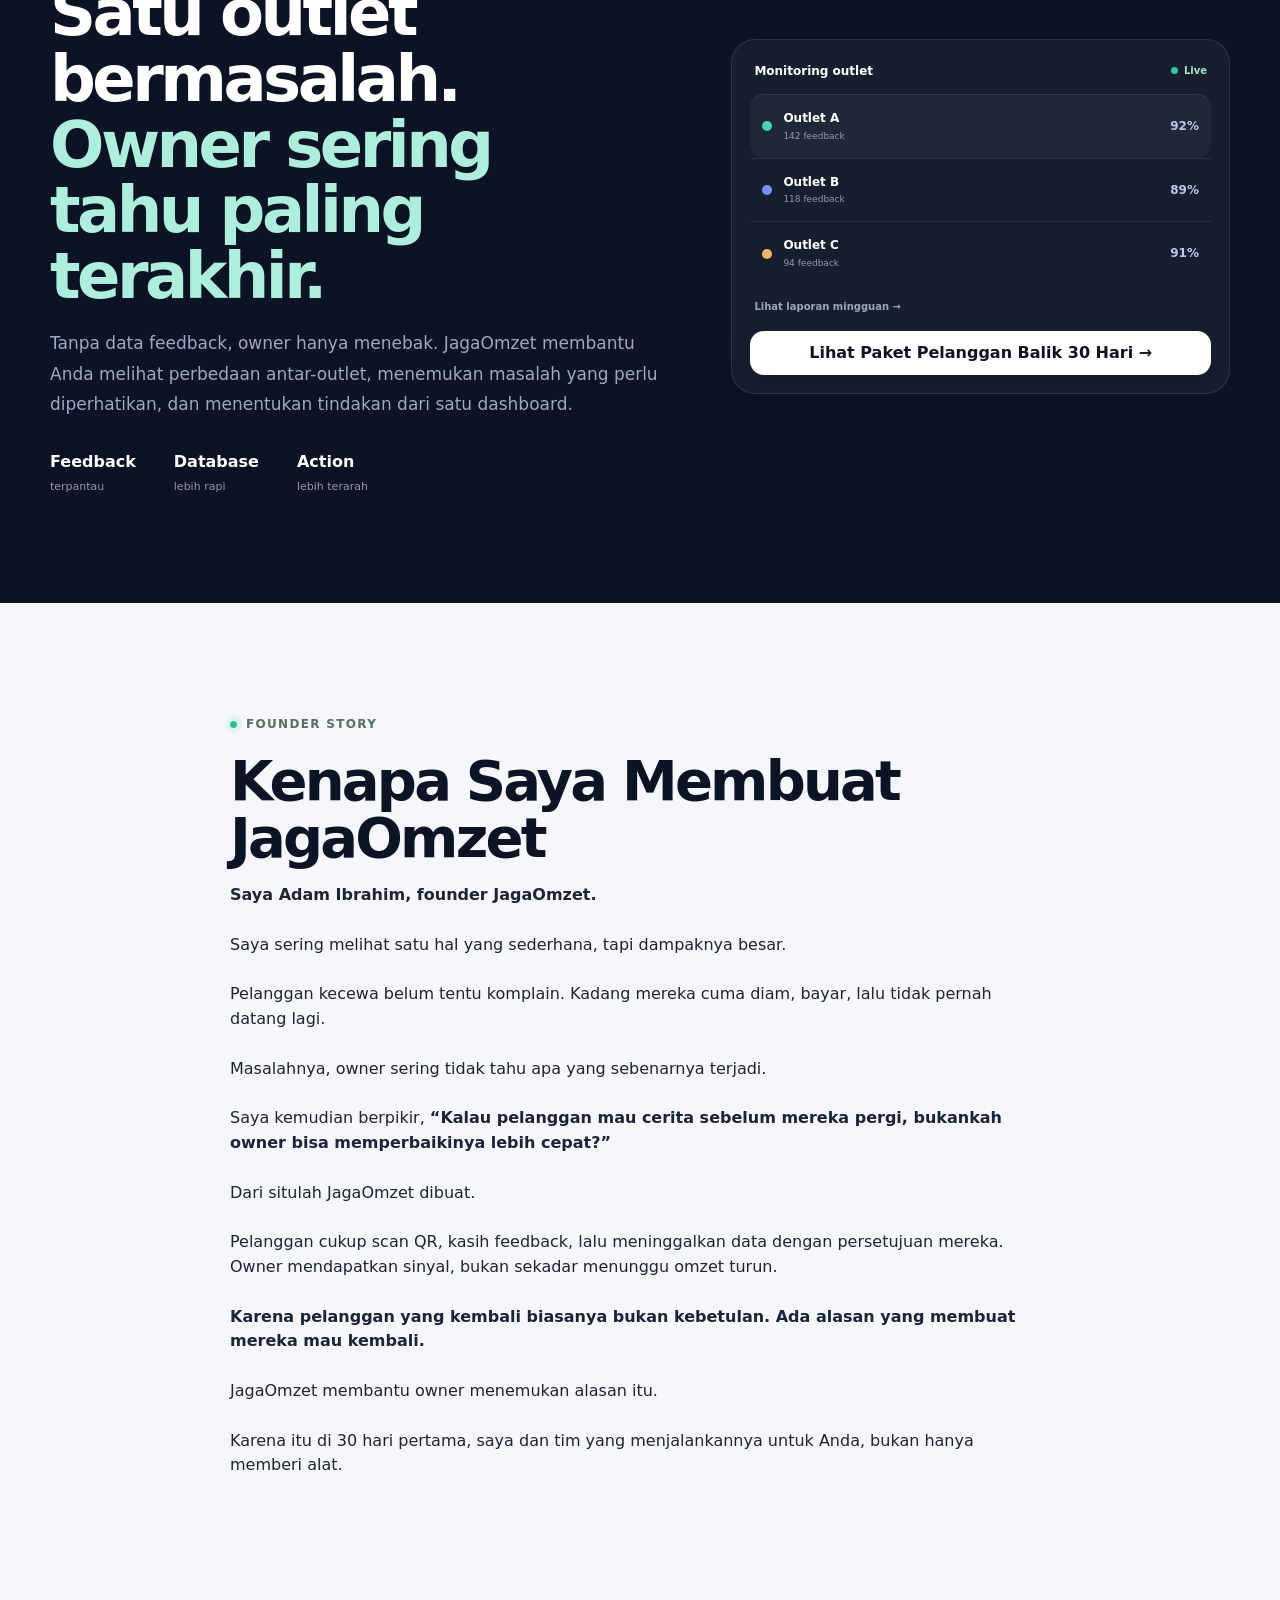
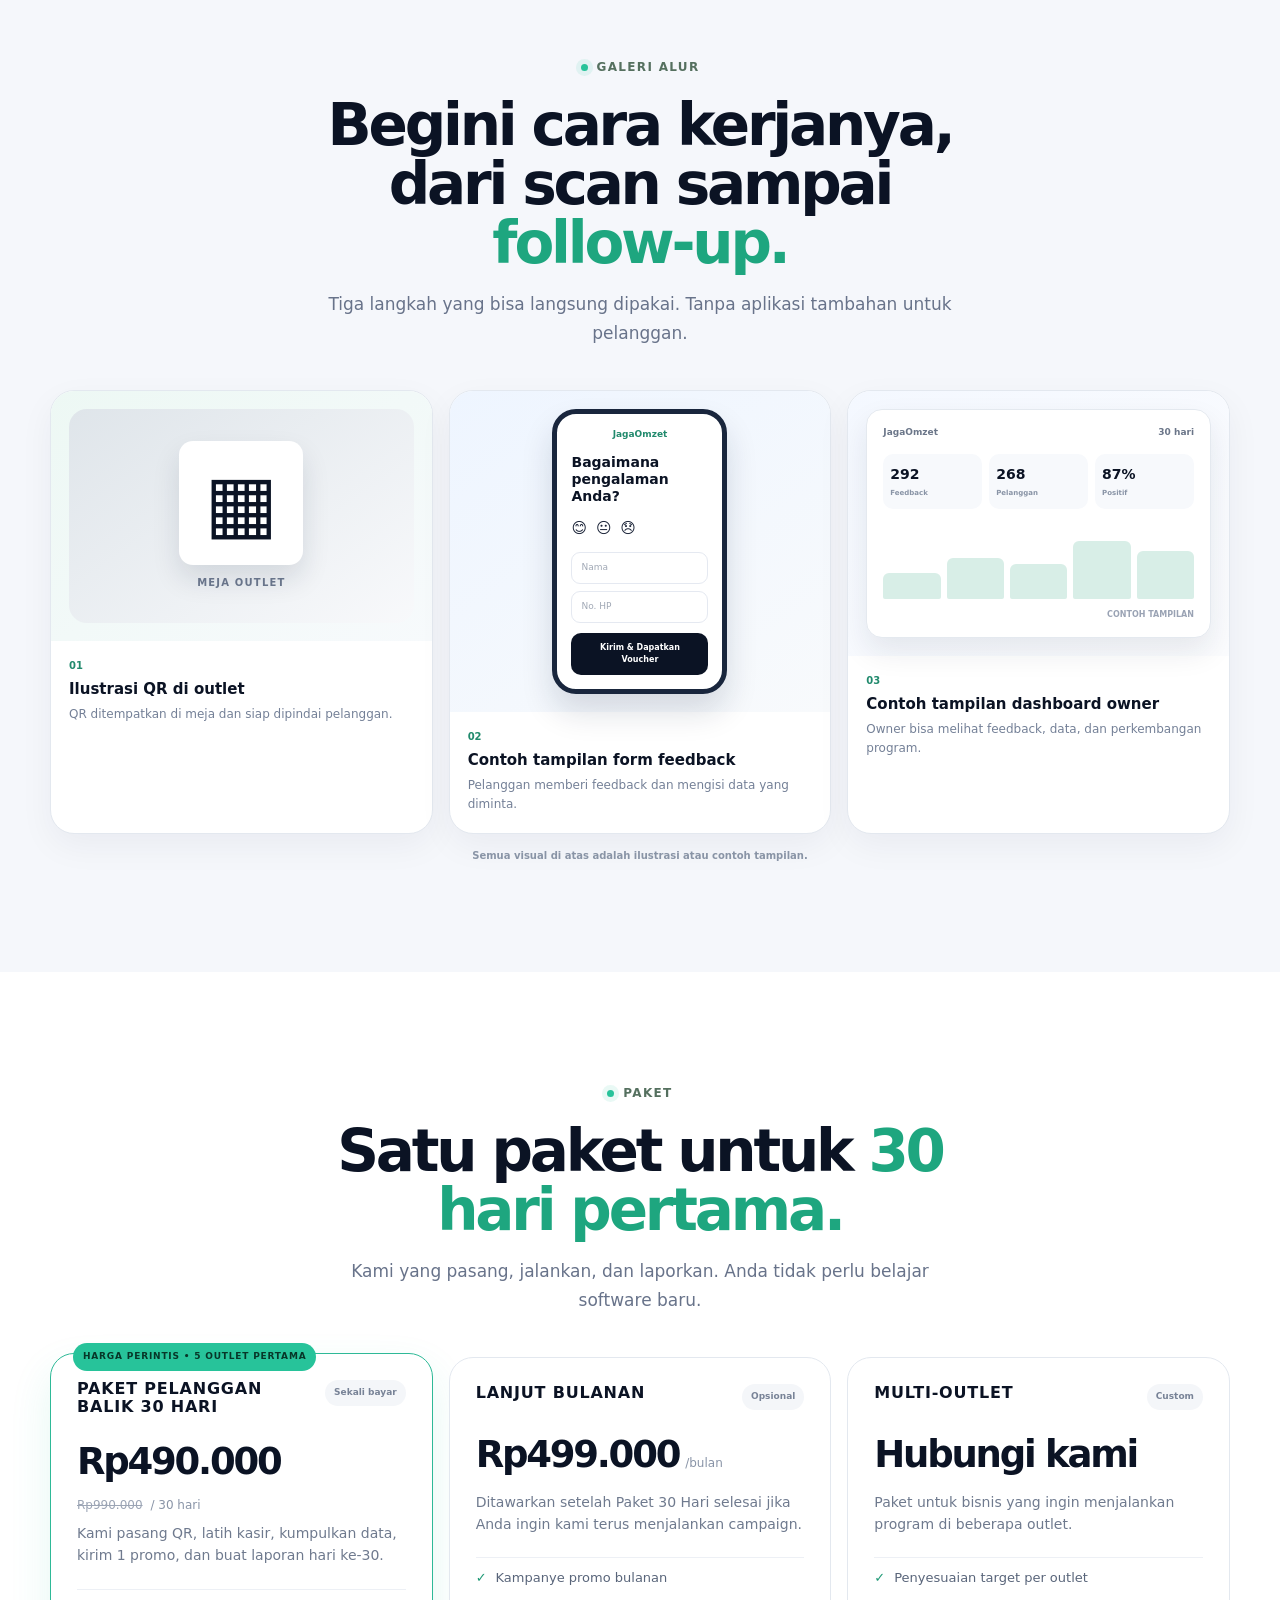
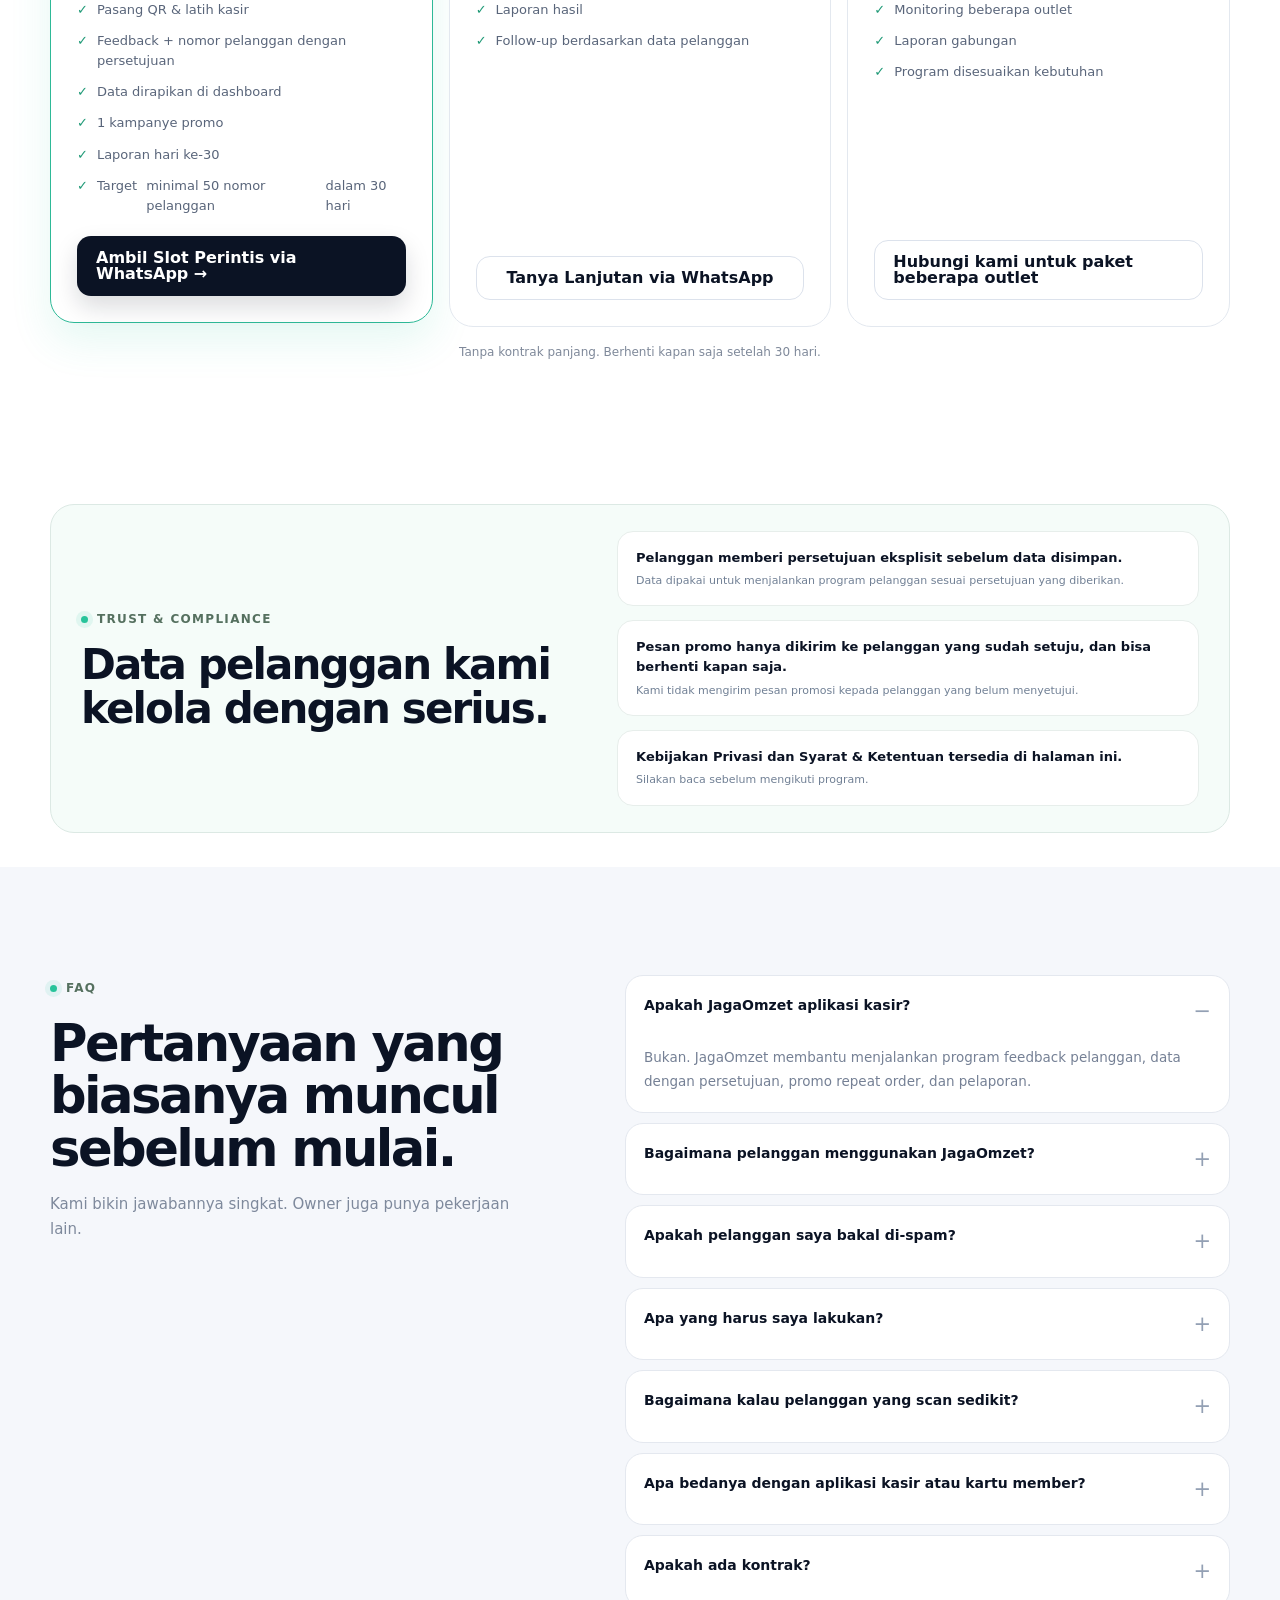
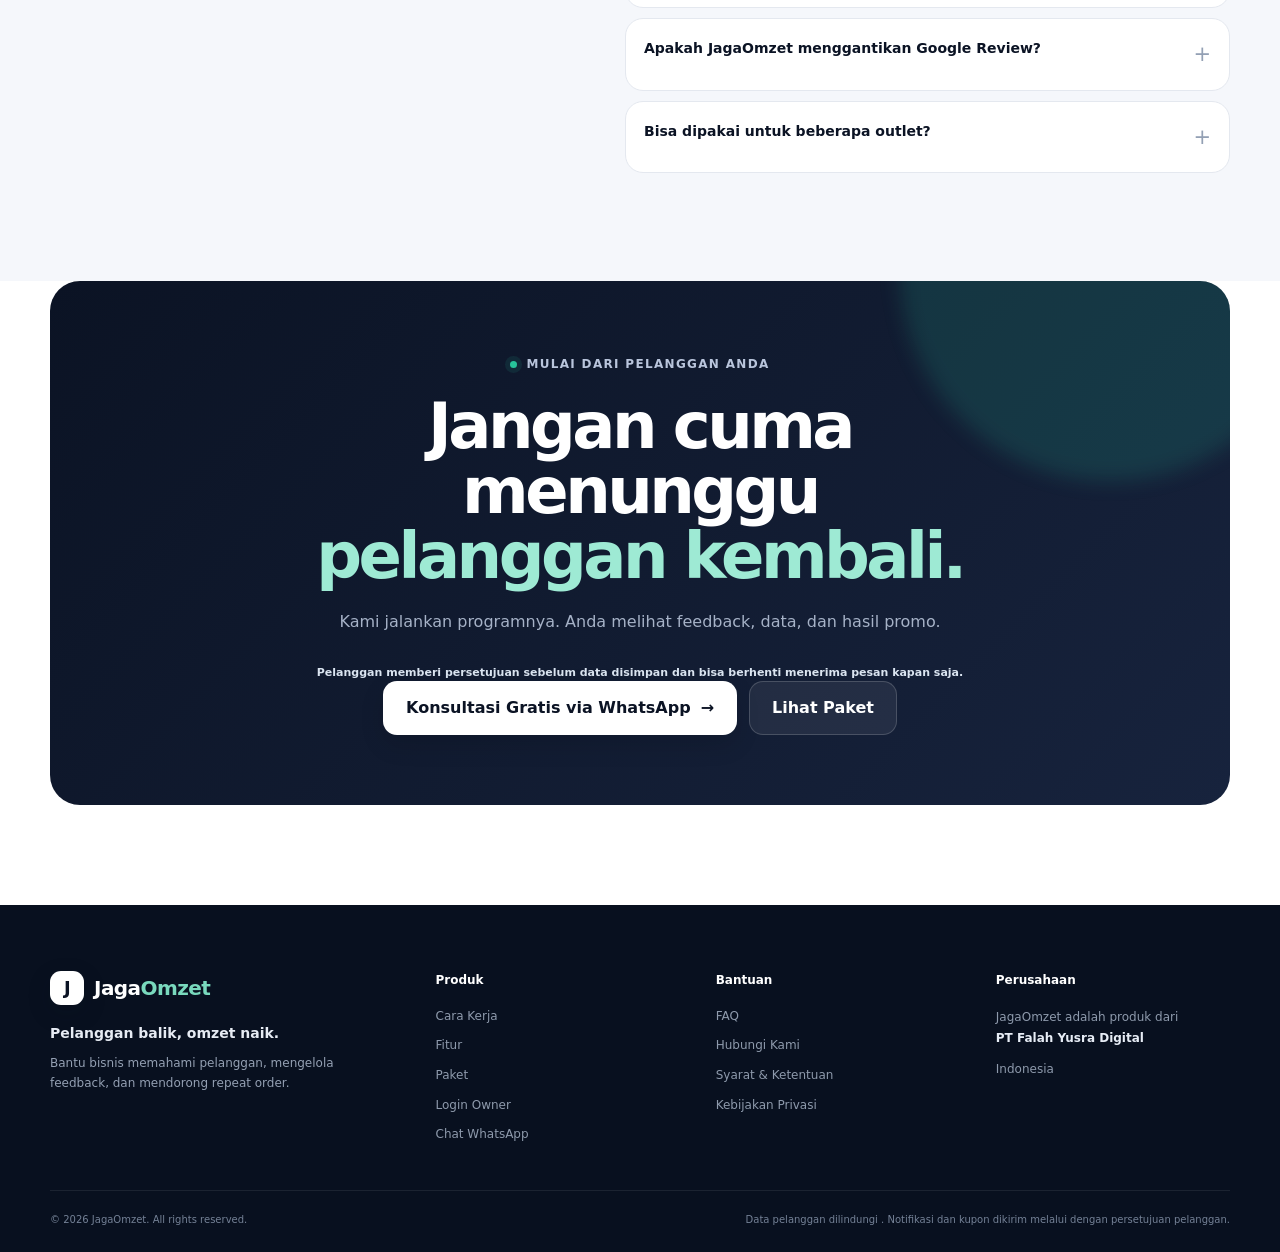
==== commit 0b27de96: "Keep secondary pilot WhatsApp CTA" ====
--- a/index.html
+++ b/index.html
@@ -194,6 +194,7 @@
             <div class="offer-owner"><h3>Yang kami butuhkan dari Anda</h3><p>Tempel QR, minta kasir mengajak pelanggan scan, dan tentukan promo atau kupon. Kami bantu merumuskannya.</p><span>Pelatihan kasir sekitar 15 menit.</span></div>
             <div class="offer-timeline"><div><b>Hari 1–3</b><span>Pasang &amp; latih</span></div><div><b>Hari 4–25</b><span>Kumpulkan data</span></div><div><b>Hari 26–30</b><span>Promo &amp; laporan</span></div></div>
             <a class="btn btn-primary btn-lg" href="https://wa.me/6282299582026?text=Halo%2C%20saya%20tertarik%20Paket%20Pelanggan%20Balik%2030%20Hari%20untuk%20outlet%20saya." data-jo-link="main">Ambil Slot Perintis via WhatsApp <span>→</span></a>
+            <a class="btn btn-outline offer-secondary-cta" href="https://wa.me/6282299582026?text=Halo%2C%20saya%20mau%20daftar%20outlet%20pilot%20JagaOmzet.%20Usaha%20saya:%20[isi%20jenis%20outlet,%20mis.%20caf%C3%A9%2Fsalon%2Fbarbershop]" data-jo-link="pilot">Daftar jadi Outlet Pilot →</a>
           </div>
 
           <div class="offer-report">
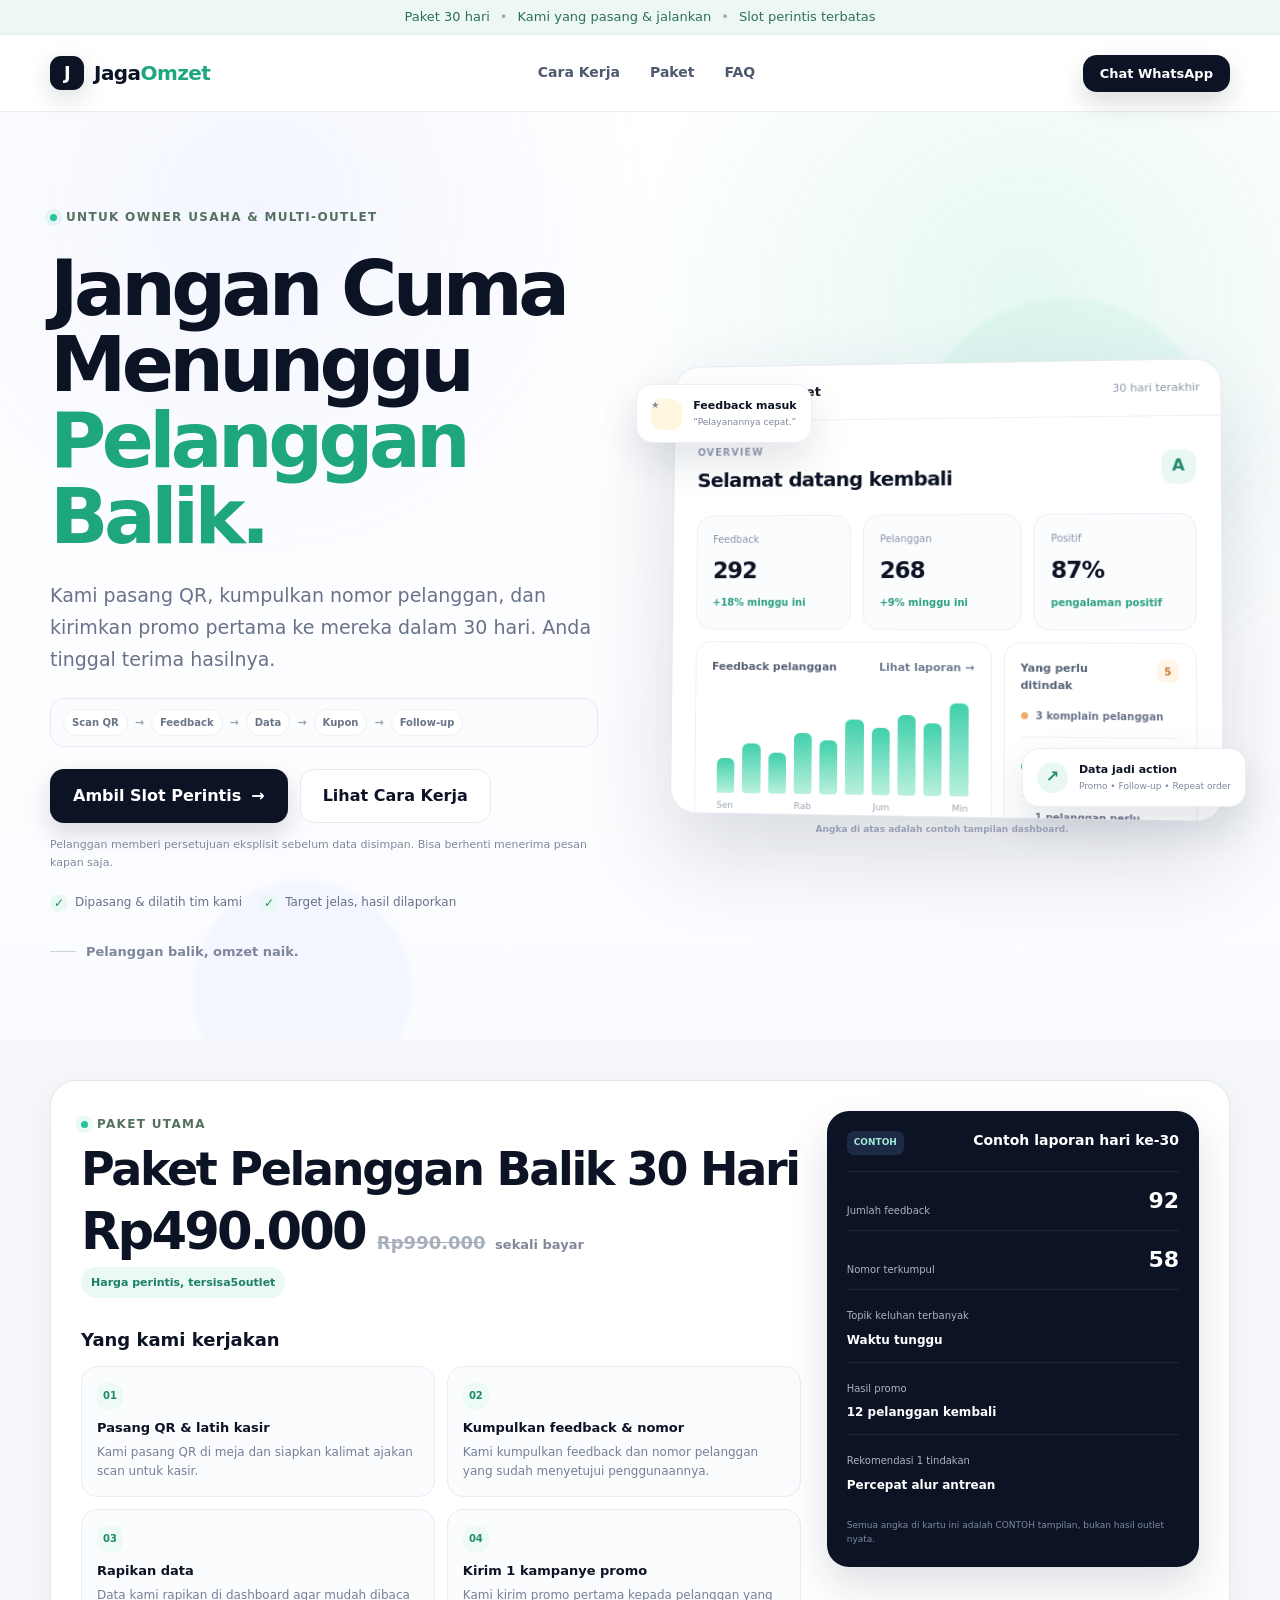
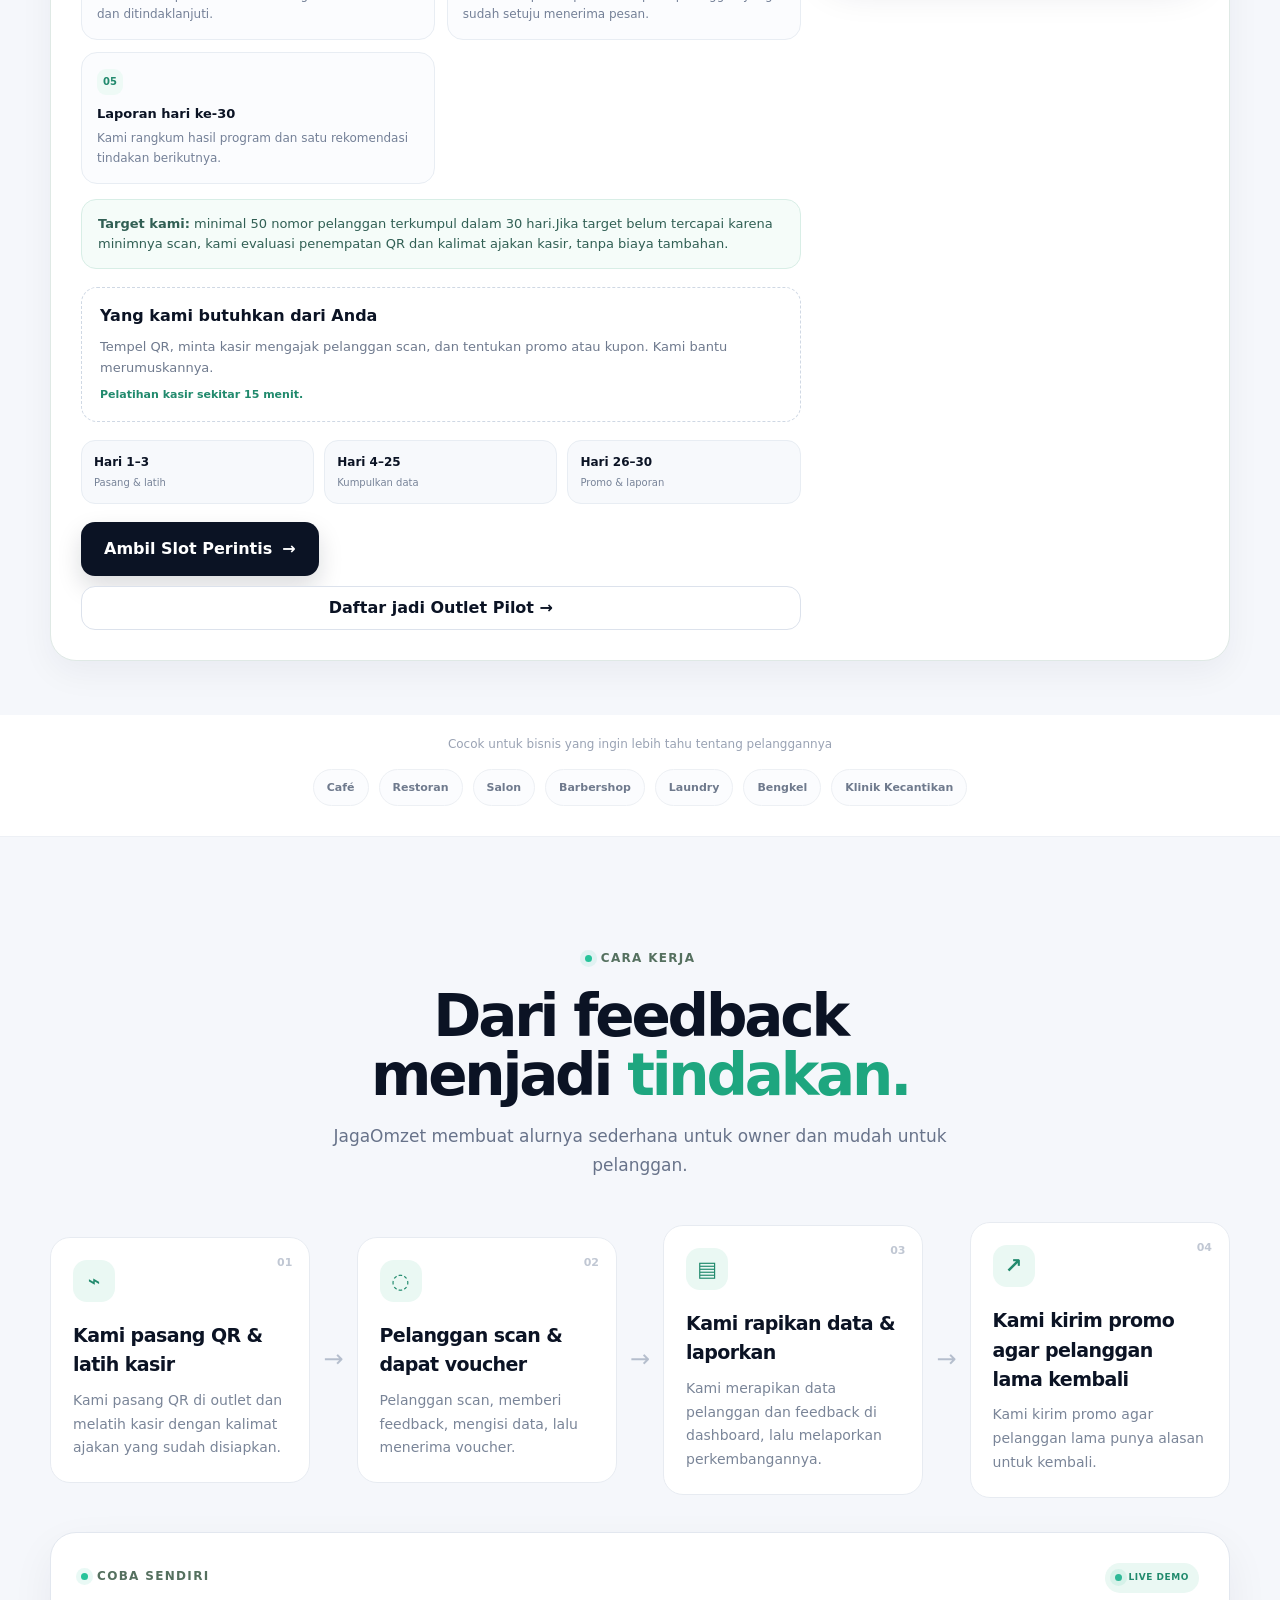
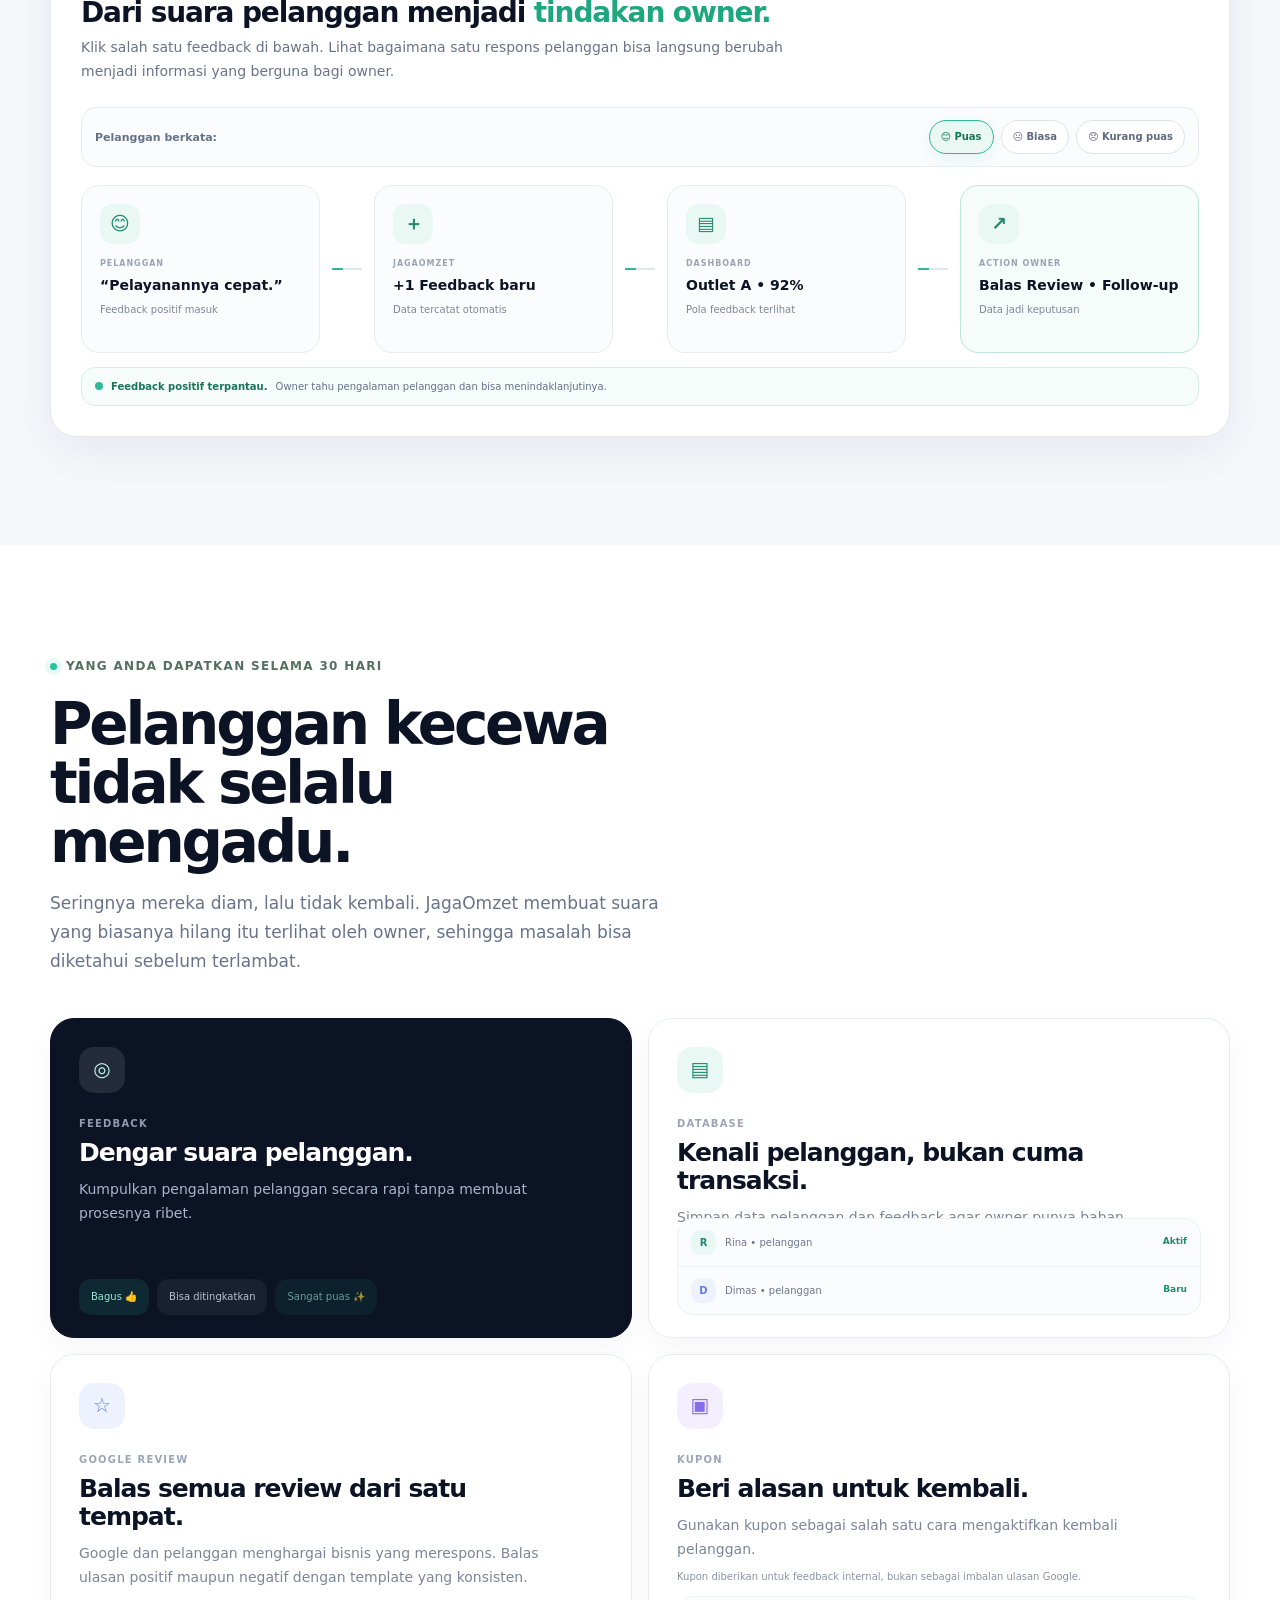
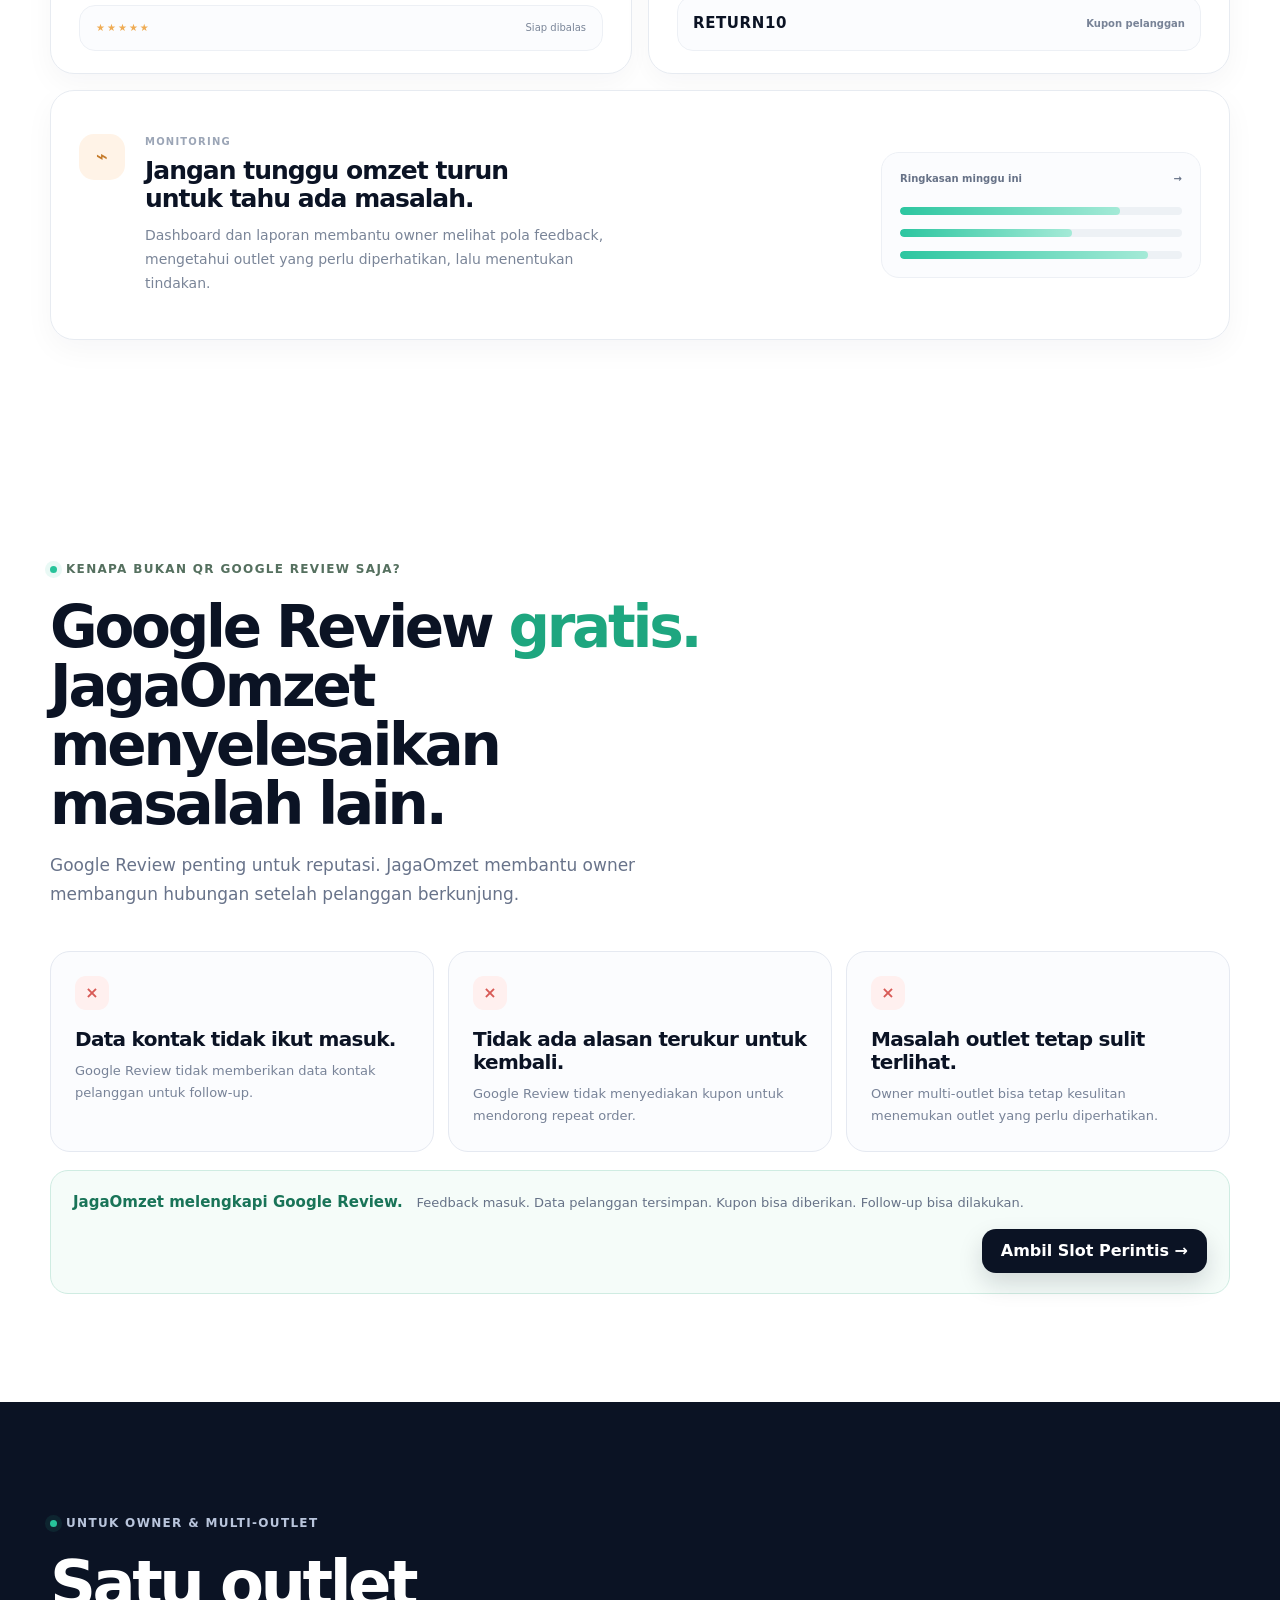
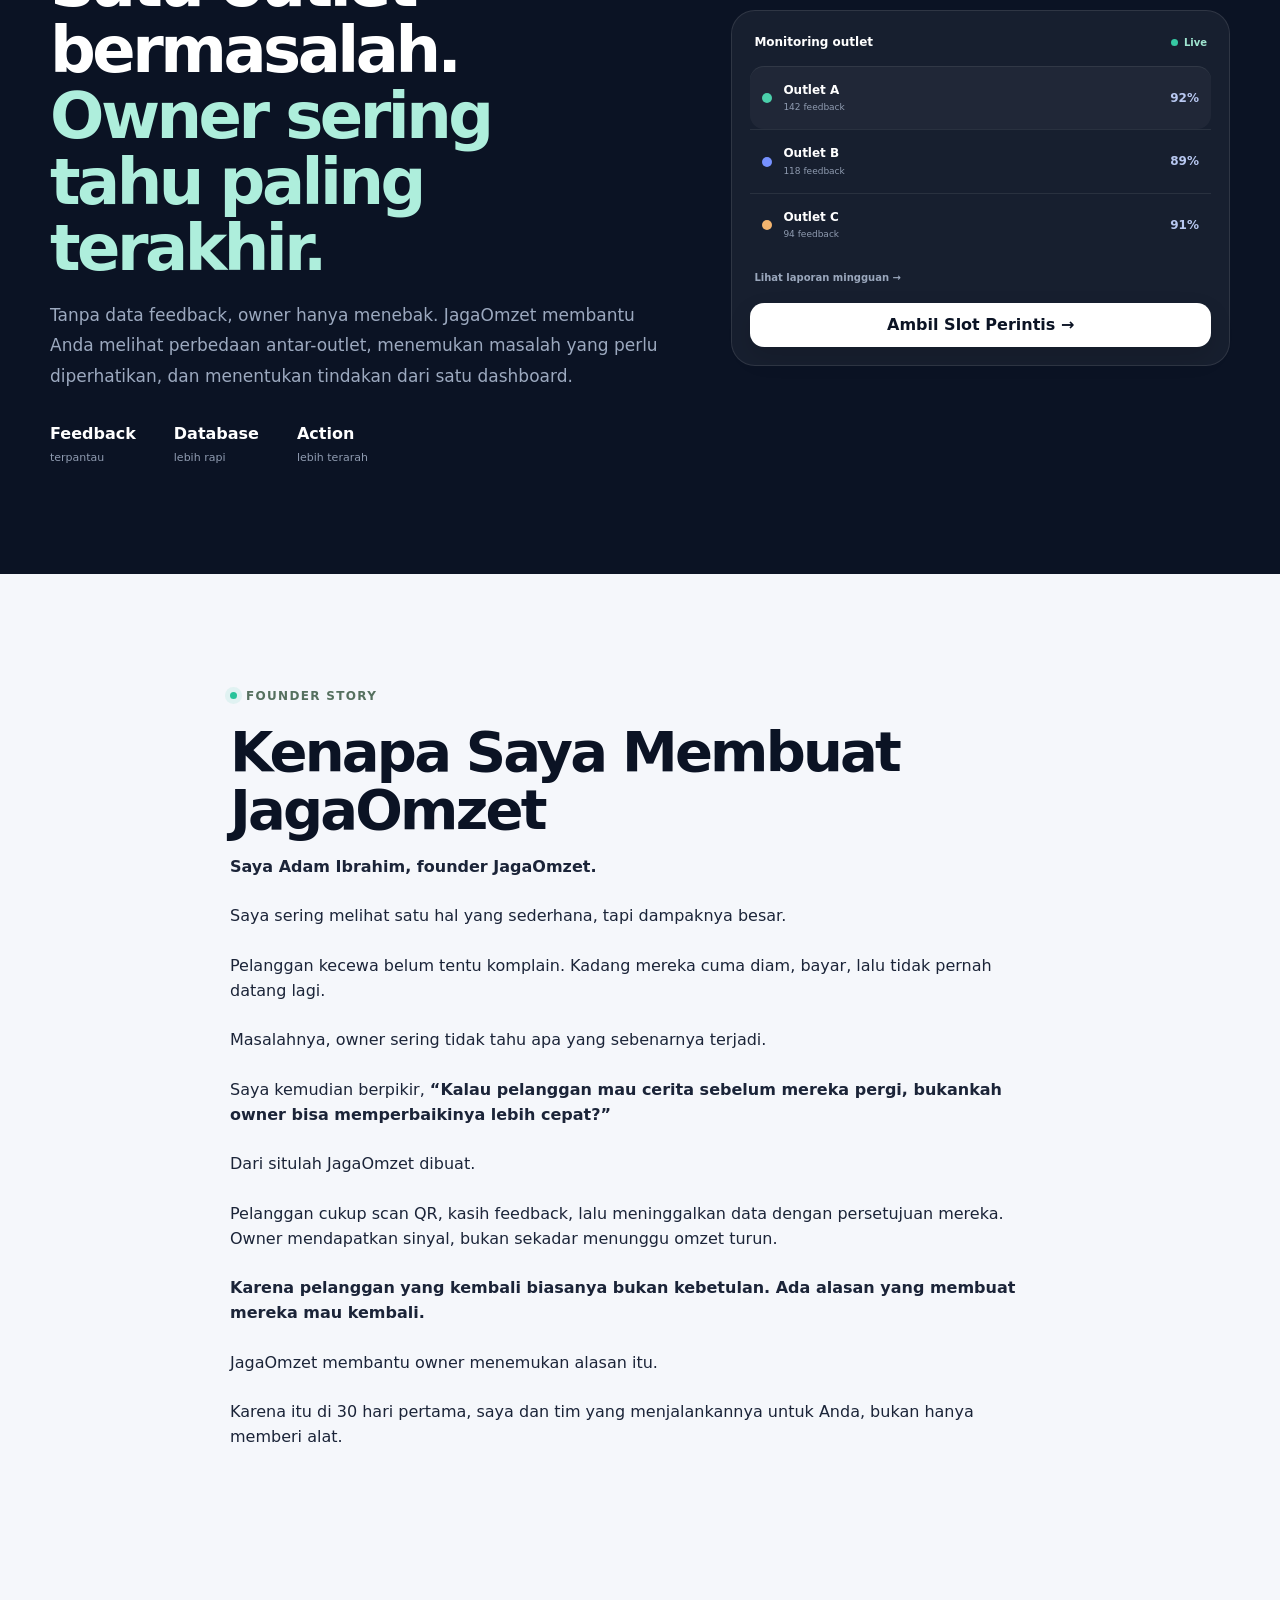
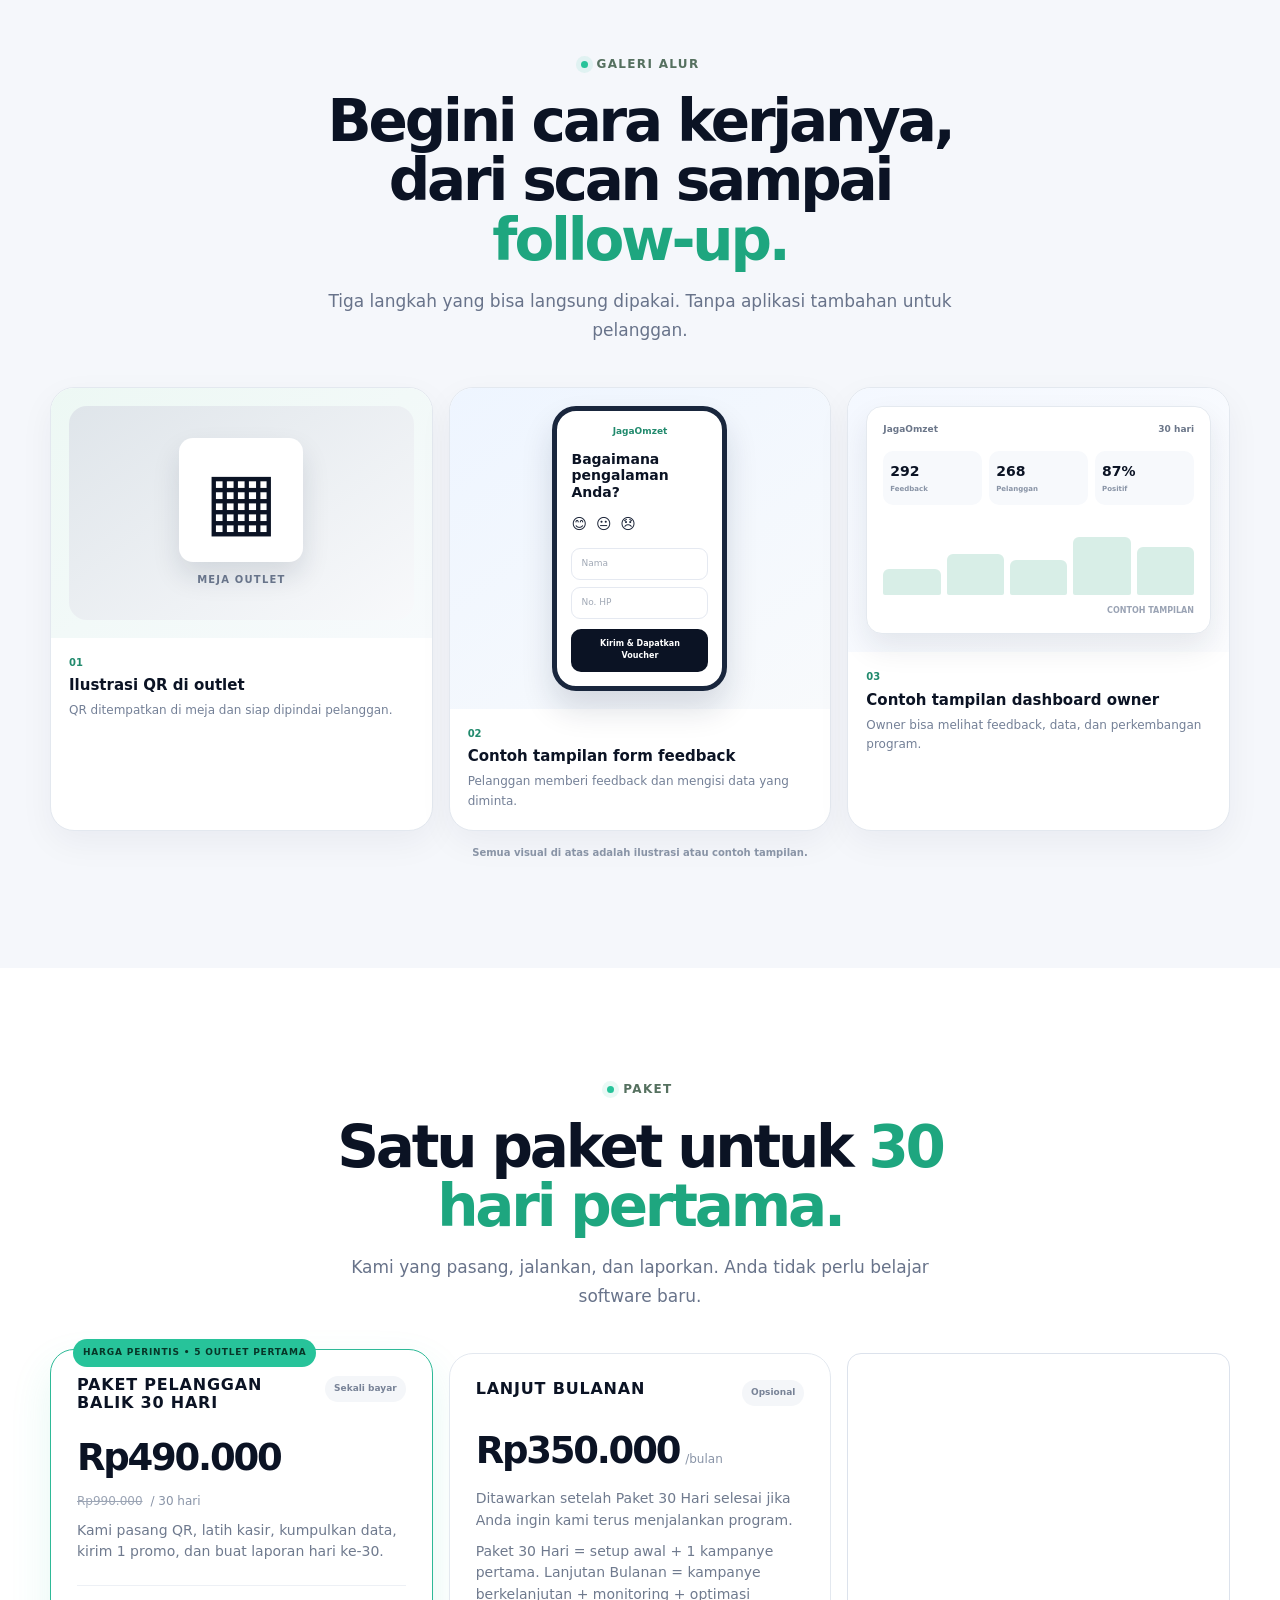
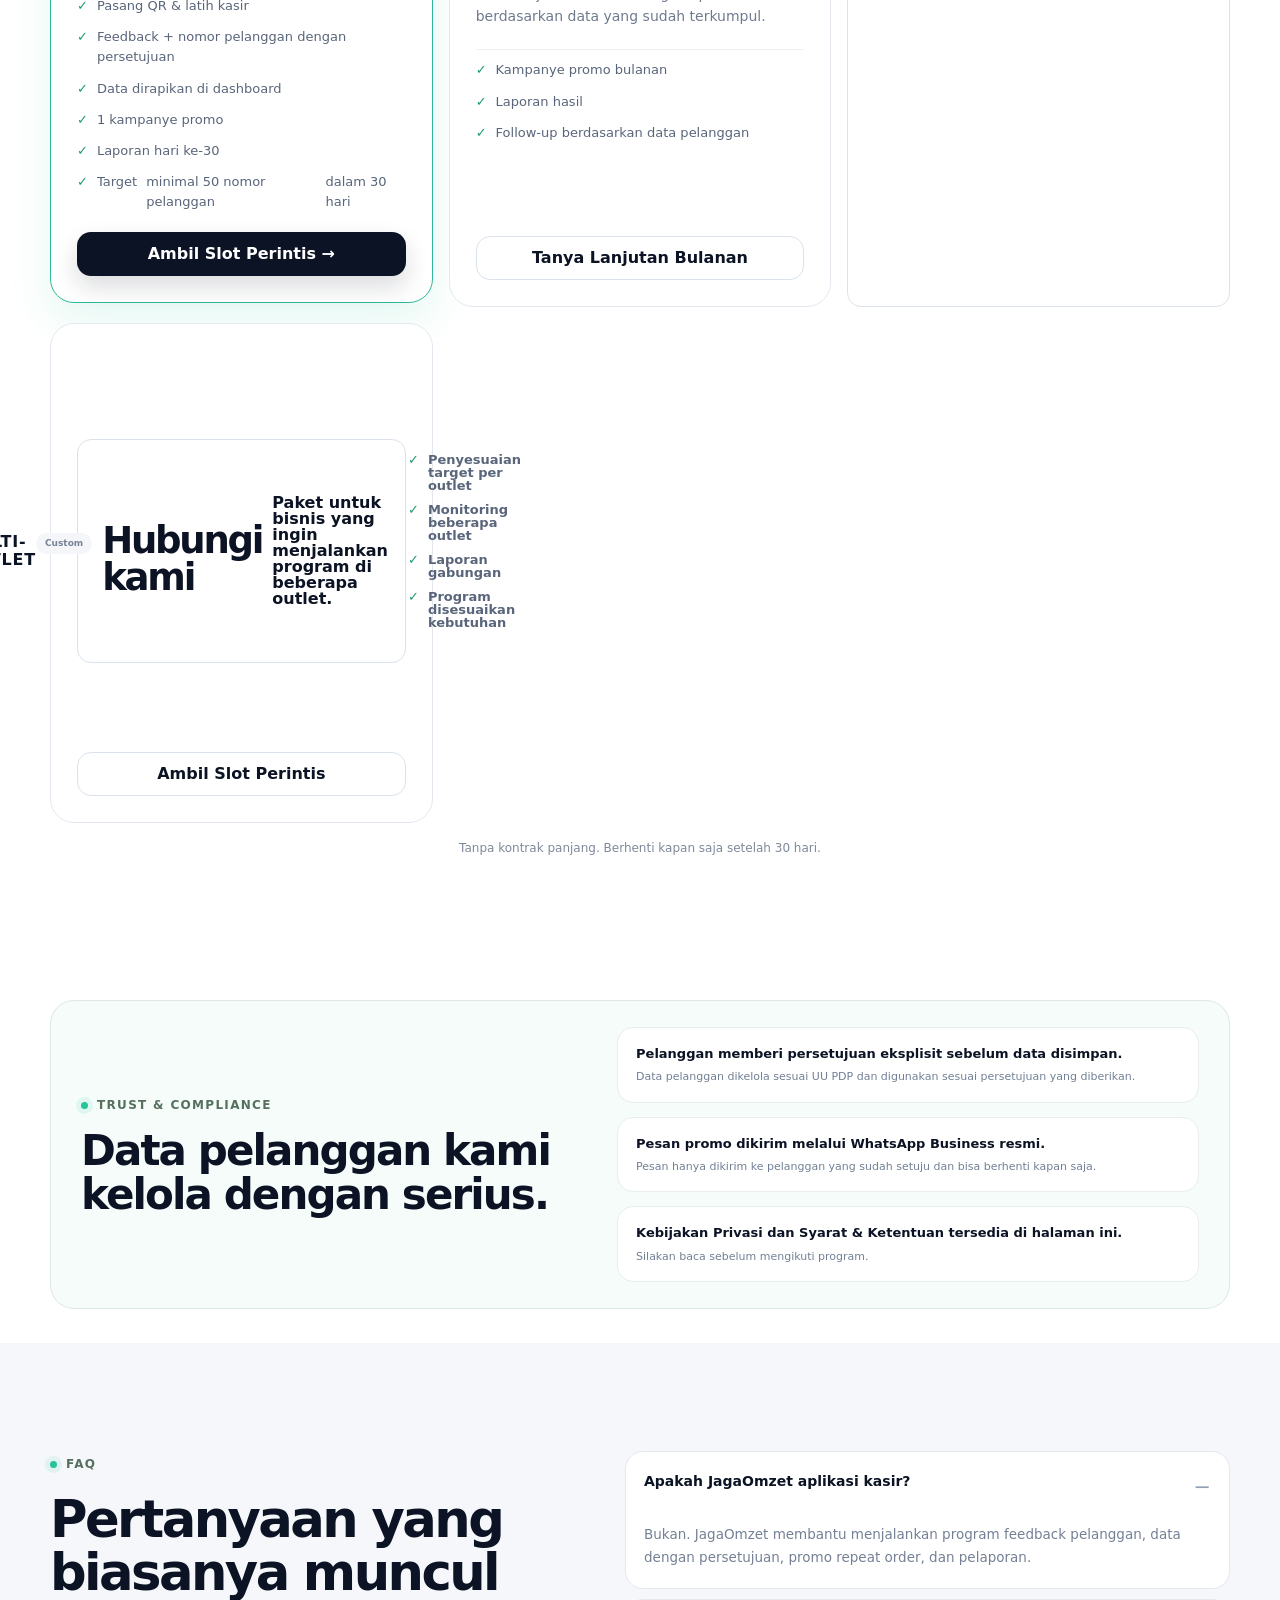
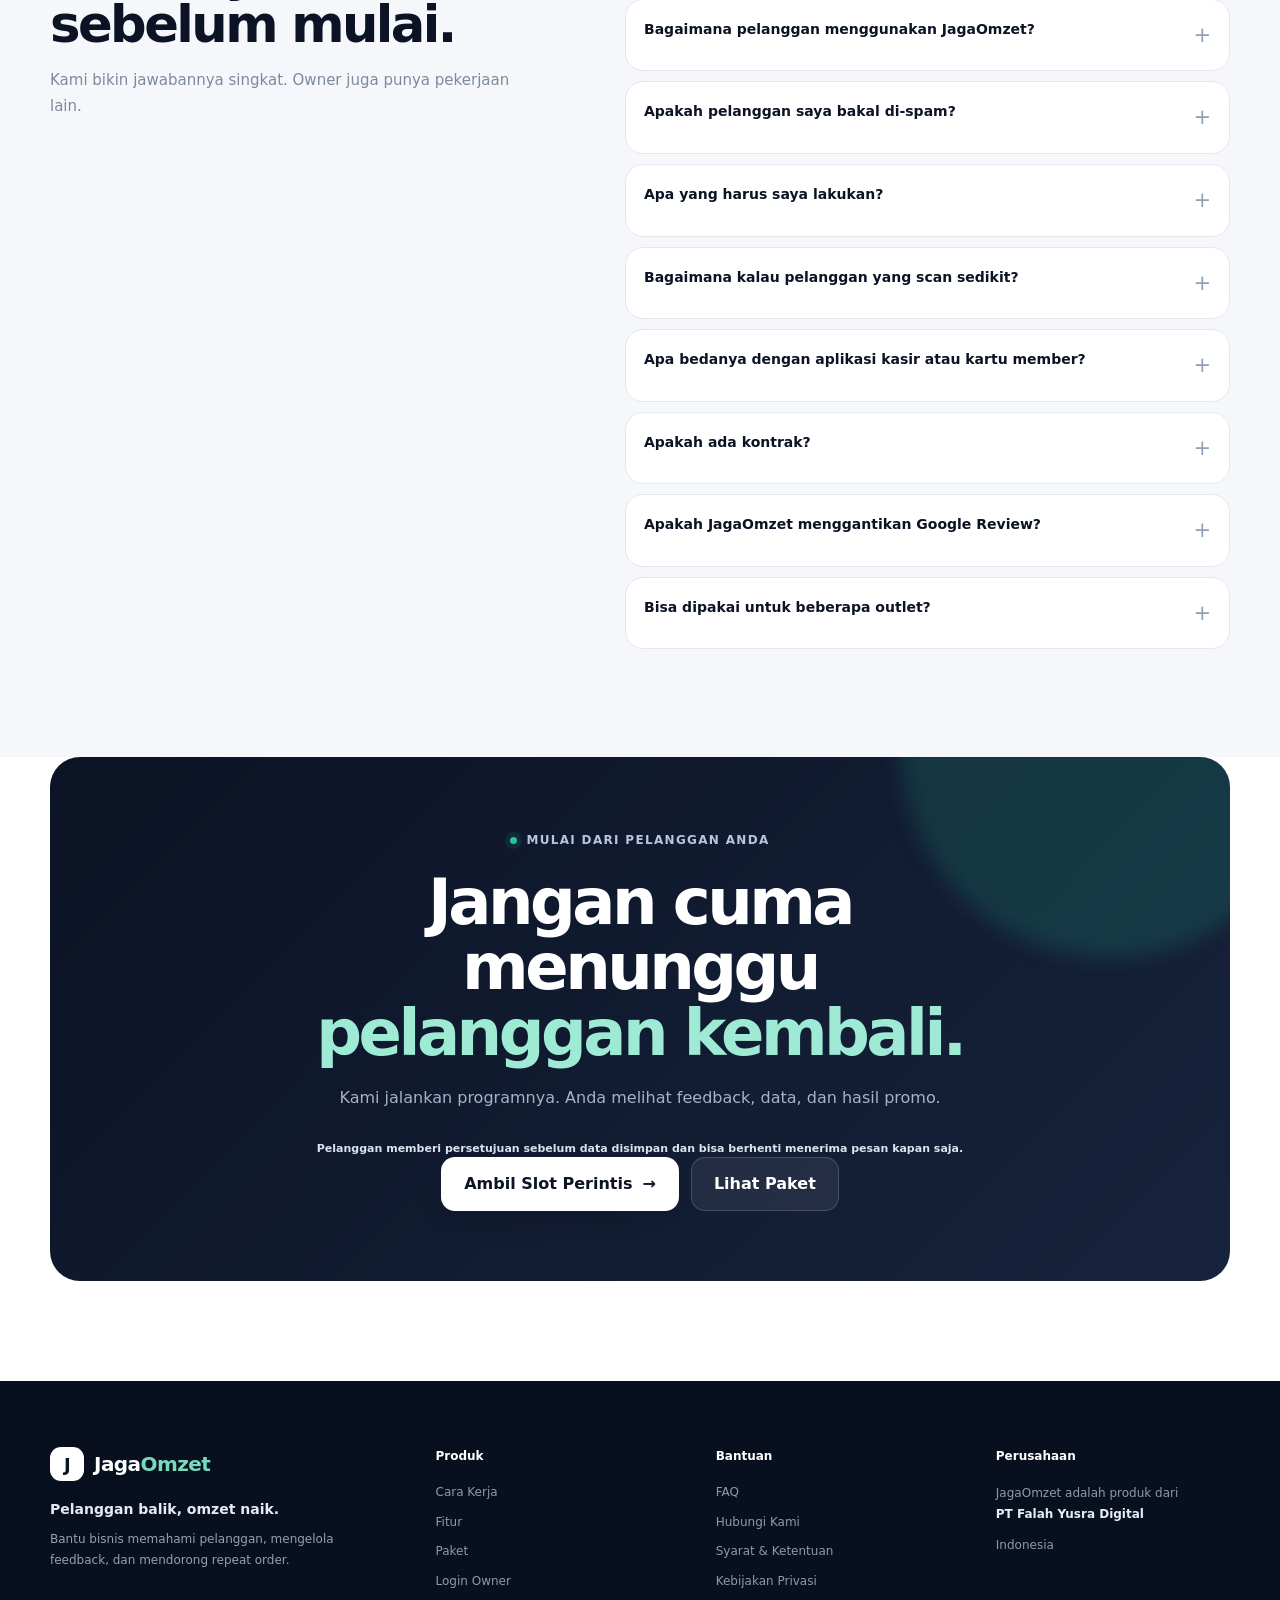
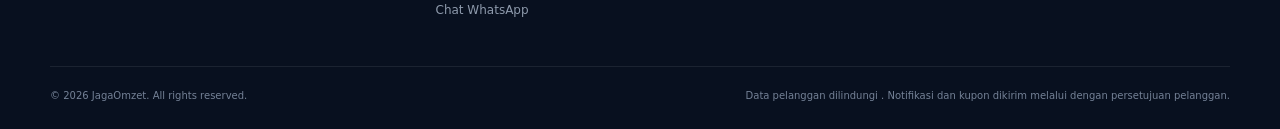
==== commit baee14ad: "Polish CTA consistency and 30-day package copy" ====
--- a/index.html
+++ b/index.html
@@ -52,7 +52,7 @@
         <a href="#faq">FAQ</a>
       </nav>
 
-      <a class="btn btn-small btn-primary" href="https://wa.me/6282299582026?text=Halo%2C%20saya%20tertarik%20Paket%20Pelanggan%20Balik%2030%20Hari%20untuk%20outlet%20saya." data-jo-link="main">Chat WhatsApp</a>
+      <a class="btn btn-small btn-primary" href="https://wa.me/6282299582026?text=Halo%2C%20saya%20mau%20ambil%20Slot%20Perintis%20JagaOmzet.%20Usaha%20saya:%20[jenis%20outlet]" data-jo-link="main">Chat WhatsApp</a>
     </div>
   </header>
 
@@ -71,12 +71,12 @@
           </p>
           <div class="hero-flow"><span>Scan QR</span><b>→</b><span>Feedback</span><b>→</b><span>Data</span><b>→</b><span>Kupon</span><b>→</b><span>Follow-up</span></div>
           <div class="hero-actions">
-            <a class="btn btn-primary btn-lg cta-pulse" href="https://wa.me/6282299582026?text=Halo%2C%20saya%20tertarik%20Paket%20Pelanggan%20Balik%2030%20Hari%20untuk%20outlet%20saya." data-jo-link="main">Konsultasi Gratis via WhatsApp <span>→</span></a>
+            <a class="btn btn-primary btn-lg cta-pulse" href="https://wa.me/6282299582026?text=Halo%2C%20saya%20mau%20ambil%20Slot%20Perintis%20JagaOmzet.%20Usaha%20saya:%20[jenis%20outlet]" data-jo-link="main">Ambil Slot Perintis <span>→</span></a>
             <a class="btn btn-ghost btn-lg" href="#cara-kerja">Lihat Cara Kerja</a>
           </div>
           <div class="cta-note">Pelanggan memberi persetujuan eksplisit sebelum data disimpan. Bisa berhenti menerima pesan kapan saja.</div>
           <div class="trust-row">
-            <div class="trust-chip"><span>✓</span> Dipasang &amp; dilatih tim kami</div><div class="trust-chip"><span>✓</span> Target jelas, hasil dilaporkan</div><div class="trust-chip"><span>✓</span> Tanpa kontrak panjang</div>
+            <div class="trust-chip"><span>✓</span> Dipasang &amp; dilatih tim kami</div><div class="trust-chip"><span>✓</span> Target jelas, hasil dilaporkan</div>
           </div>
           <div class="hero-tagline">Pelanggan balik, omzet naik.</div>
         </div>
@@ -190,11 +190,11 @@
               <div><span>05</span><strong>Laporan hari ke-30</strong><p>Kami rangkum hasil program dan satu rekomendasi tindakan berikutnya.</p></div>
             </div>
 
-            <div class="offer-target"><strong>Target kami:</strong> <span data-jo="targetNomor">minimal 50 nomor pelanggan</span> terkumpul dalam 30 hari.</div>
+            <div class="offer-target"><strong>Target kami:</strong> <span data-jo="targetNomor">minimal 50 nomor pelanggan</span> terkumpul dalam 30 hari.<span class="offer-target-note">Jika target belum tercapai karena minimnya scan, kami evaluasi penempatan QR dan kalimat ajakan kasir, tanpa biaya tambahan.</span></div>
             <div class="offer-owner"><h3>Yang kami butuhkan dari Anda</h3><p>Tempel QR, minta kasir mengajak pelanggan scan, dan tentukan promo atau kupon. Kami bantu merumuskannya.</p><span>Pelatihan kasir sekitar 15 menit.</span></div>
             <div class="offer-timeline"><div><b>Hari 1–3</b><span>Pasang &amp; latih</span></div><div><b>Hari 4–25</b><span>Kumpulkan data</span></div><div><b>Hari 26–30</b><span>Promo &amp; laporan</span></div></div>
-            <a class="btn btn-primary btn-lg" href="https://wa.me/6282299582026?text=Halo%2C%20saya%20tertarik%20Paket%20Pelanggan%20Balik%2030%20Hari%20untuk%20outlet%20saya." data-jo-link="main">Ambil Slot Perintis via WhatsApp <span>→</span></a>
-            <a class="btn btn-outline offer-secondary-cta" href="https://wa.me/6282299582026?text=Halo%2C%20saya%20mau%20daftar%20outlet%20pilot%20JagaOmzet.%20Usaha%20saya:%20[isi%20jenis%20outlet,%20mis.%20caf%C3%A9%2Fsalon%2Fbarbershop]" data-jo-link="pilot">Daftar jadi Outlet Pilot →</a>
+            <a class="btn btn-primary btn-lg" href="https://wa.me/6282299582026?text=Halo%2C%20saya%20mau%20ambil%20Slot%20Perintis%20JagaOmzet.%20Usaha%20saya:%20[jenis%20outlet]" data-jo-link="main">Ambil Slot Perintis <span>→</span></a>
+            <a class="btn btn-outline offer-secondary-cta" href="https://wa.me/6282299582026?text=Halo%2C%20saya%20mau%20ambil%20Slot%20Perintis%20JagaOmzet.%20Usaha%20saya:%20[jenis%20outlet]" data-jo-link="pilot">Daftar jadi Outlet Pilot →</a>
           </div>
 
           <div class="offer-report">
@@ -323,7 +323,7 @@
     <section class="section" id="fitur">
       <div class="container">
         <div class="section-heading">
-          <div class="eyebrow"><span class="eyebrow-dot"></span> Termasuk di paket Anda</div>
+          <div class="eyebrow"><span class="eyebrow-dot"></span> Yang Anda dapatkan selama 30 hari</div>
           <h2>Pelanggan kecewa tidak selalu mengadu.</h2>
           <p>Seringnya mereka diam, lalu tidak kembali. JagaOmzet membuat suara yang biasanya hilang itu terlihat oleh owner, sehingga masalah bisa diketahui sebelum terlambat.</p>
         </div>
@@ -425,7 +425,7 @@
         <div class="compare-conclusion">
           <strong>JagaOmzet melengkapi Google Review.</strong>
           <span>Feedback masuk. Data pelanggan tersimpan. Kupon bisa diberikan. Follow-up bisa dilakukan.</span>
-          <a class="btn btn-primary" href="https://wa.me/6282299582026?text=Halo%2C%20saya%20tertarik%20Paket%20Pelanggan%20Balik%2030%20Hari%20untuk%20outlet%20saya." data-jo-link="main">Lihat Paket Pelanggan Balik 30 Hari →</a>
+          <a class="btn btn-primary" href="https://wa.me/6282299582026?text=Halo%2C%20saya%20mau%20ambil%20Slot%20Perintis%20JagaOmzet.%20Usaha%20saya:%20[jenis%20outlet]" data-jo-link="main">Ambil Slot Perintis →</a>
         </div>
       </div>
     </section>
@@ -448,7 +448,7 @@
           <div class="outlet-item active"><span class="store-dot"></span><div><strong>Outlet A</strong><small>142 feedback</small></div><b>92%</b></div>
           <div class="outlet-item"><span class="store-dot"></span><div><strong>Outlet B</strong><small>118 feedback</small></div><b>89%</b></div>
           <div class="outlet-item"><span class="store-dot"></span><div><strong>Outlet C</strong><small>94 feedback</small></div><b>91%</b></div>
-          <div class="outlet-foot">Lihat laporan mingguan →</div><a class="btn btn-light outlet-cta" href="https://wa.me/6282299582026?text=Halo%2C%20saya%20tertarik%20Paket%20Pelanggan%20Balik%2030%20Hari%20untuk%20outlet%20saya." data-jo-link="main">Lihat Paket Pelanggan Balik 30 Hari →</a>
+          <div class="outlet-foot">Lihat laporan mingguan →</div><a class="btn btn-light outlet-cta" href="https://wa.me/6282299582026?text=Halo%2C%20saya%20mau%20ambil%20Slot%20Perintis%20JagaOmzet.%20Usaha%20saya:%20[jenis%20outlet]" data-jo-link="main">Ambil Slot Perintis →</a>
         </div>
       </div>
     </section>
@@ -470,7 +470,7 @@
             Pelanggan cukup scan QR, kasih feedback, lalu meninggalkan data dengan persetujuan mereka. Owner mendapatkan sinyal, bukan sekadar menunggu omzet turun.<br /><br />
             <strong>Karena pelanggan yang kembali biasanya bukan kebetulan. Ada alasan yang membuat mereka mau kembali.</strong><br /><br />
             JagaOmzet membantu owner menemukan alasan itu.<br /><br />
-            Karena itu di 30 hari pertama, saya dan tim yang menjalankannya untuk Anda, bukan hanya memberi alat.
+            Karena itu di 30 hari pertama, saya dan tim yang menjalankannya untuk Anda, bukan hanya memberi alat.<br /><br /><!-- ISI DENGAN INFO TIM ASLI — jangan mengarang. Kerangka: "Tim saya: [jumlah] orang yang sudah menangani [X] outlet di [kota/area]." -->
           </p>
         </div>
       </div>
@@ -524,15 +524,16 @@
             <p>Kami pasang QR, latih kasir, kumpulkan data, kirim 1 promo, dan buat laporan hari ke-30.</p>
             <div class="divider"></div>
             <ul><li>Pasang QR &amp; latih kasir</li><li>Feedback + nomor pelanggan dengan persetujuan</li><li>Data dirapikan di dashboard</li><li>1 kampanye promo</li><li>Laporan hari ke-30</li><li>Target <span data-jo="targetNomor">minimal 50 nomor pelanggan</span> dalam 30 hari</li></ul>
-            <a class="btn btn-primary" href="https://wa.me/6282299582026?text=Halo%2C%20saya%20tertarik%20Paket%20Pelanggan%20Balik%2030%20Hari%20untuk%20outlet%20saya." data-jo-link="main">Ambil Slot Perintis via WhatsApp →</a>
+            <a class="btn btn-primary" href="https://wa.me/6282299582026?text=Halo%2C%20saya%20mau%20ambil%20Slot%20Perintis%20JagaOmzet.%20Usaha%20saya:%20[jenis%20outlet]" data-jo-link="main">Ambil Slot Perintis →</a>
           </article>
           <article class="simple-price-card package-card">
             <div class="price-top"><span class="price-name">LANJUT BULANAN</span><span class="price-fit">Opsional</span></div>
-            <div class="price"><strong data-jo="lanjutBulanan">Rp499.000</strong><span>/bulan</span></div>
-            <p>Ditawarkan setelah Paket 30 Hari selesai jika Anda ingin kami terus menjalankan campaign.</p>
+            <div class="price"><strong data-jo="lanjutBulanan">Rp350.000</strong><span>/bulan</span></div>
+            <p>Ditawarkan setelah Paket 30 Hari selesai jika Anda ingin kami terus menjalankan program.</p>
+            <p class="package-explain">Paket 30 Hari = setup awal + 1 kampanye pertama. Lanjutan Bulanan = kampanye berkelanjutan + monitoring + optimasi berdasarkan data yang sudah terkumpul.</p>
             <div class="divider"></div>
             <ul><li>Kampanye promo bulanan</li><li>Laporan hasil</li><li>Follow-up berdasarkan data pelanggan</li></ul>
-            <a class="btn btn-outline" href="https://wa.me/6282299582026?text=Halo%2C%20saya%20tertarik%20Paket%20Pelanggan%20Balik%2030%20Hari%20untuk%20outlet%20saya." data-jo-link="main">Tanya Lanjutan via WhatsApp</a>
+            <a class="btn btn-outline" href="https://wa.me/6282299582026?text=Halo%2C%20saya%20mau%20ambil%20Slot%20Perintis%20JagaOmzet.%20Usaha%20saya:%20[jenis%20outlet]" data-jo-link="main">Tanya Lanjutan Bulanan</g/a>
           </article>
           <article class="simple-price-card package-card">
             <div class="price-top"><span class="price-name">MULTI-OUTLET</span><span class="price-fit">Custom</span></div>
@@ -540,7 +541,7 @@
             <p>Paket untuk bisnis yang ingin menjalankan program di beberapa outlet.</p>
             <div class="divider"></div>
             <ul><li>Penyesuaian target per outlet</li><li>Monitoring beberapa outlet</li><li>Laporan gabungan</li><li>Program disesuaikan kebutuhan</li></ul>
-            <a class="btn btn-outline" href="https://wa.me/6282299582026?text=Halo%2C%20saya%20tertarik%20Paket%20Pelanggan%20Balik%2030%20Hari%20untuk%20outlet%20saya." data-jo-link="main">Hubungi kami untuk paket beberapa outlet</a>
+            <a class="btn btn-outline" href="https://wa.me/6282299582026?text=Halo%2C%20saya%20mau%20ambil%20Slot%20Perintis%20JagaOmzet.%20Usaha%20saya:%20[jenis%20outlet]" data-jo-link="main">Ambil Slot Perintis</a>
           </article>
         </div>
         <div class="pricing-note">Tanpa kontrak panjang. Berhenti kapan saja setelah 30 hari.</div>
@@ -552,8 +553,8 @@
       <div class="container compliance-card">
         <div><div class="eyebrow"><span class="eyebrow-dot"></span> Trust &amp; Compliance</div><h2>Data pelanggan kami kelola dengan serius.</h2></div>
         <div class="compliance-points">
-          <div><strong>Pelanggan memberi persetujuan eksplisit sebelum data disimpan.</strong><span>Data dipakai untuk menjalankan program pelanggan sesuai persetujuan yang diberikan.</span></div>
-          <div><strong>Pesan promo hanya dikirim ke pelanggan yang sudah setuju, dan bisa berhenti kapan saja.</strong><span>Kami tidak mengirim pesan promosi kepada pelanggan yang belum menyetujui.</span></div>
+          <div><strong>Pelanggan memberi persetujuan eksplisit sebelum data disimpan.</strong><span>Data pelanggan dikelola sesuai UU PDP dan digunakan sesuai persetujuan yang diberikan.</span></div>
+          <div><strong>Pesan promo dikirim melalui WhatsApp Business resmi.</strong><span>Pesan hanya dikirim ke pelanggan yang sudah setuju dan bisa berhenti kapan saja.</span></div>
           <div><strong>Kebijakan Privasi dan Syarat &amp; Ketentuan tersedia di halaman ini.</strong><span>Silakan baca sebelum mengikuti program.</span></div>
         </div>
       </div>
@@ -587,7 +588,7 @@
           <h2>Jangan cuma menunggu<br /><span>pelanggan kembali.</span></h2>
           <p>Kami jalankan programnya. Anda melihat feedback, data, dan hasil promo.</p><div class="cta-note cta-note-dark"><strong>Pelanggan memberi persetujuan sebelum data disimpan dan bisa berhenti menerima pesan kapan saja.</strong></div>
           <div class="hero-actions">
-            <a class="btn btn-light btn-lg" href="https://wa.me/6282299582026?text=Halo%2C%20saya%20tertarik%20Paket%20Pelanggan%20Balik%2030%20Hari%20untuk%20outlet%20saya." data-jo-link="main">Konsultasi Gratis via WhatsApp <span>→</span></a>
+            <a class="btn btn-light btn-lg" href="https://wa.me/6282299582026?text=Halo%2C%20saya%20mau%20ambil%20Slot%20Perintis%20JagaOmzet.%20Usaha%20saya:%20[jenis%20outlet]" data-jo-link="main">Ambil Slot Perintis <span>→</span></a>
             <a class="btn btn-dark-ghost btn-lg" href="#paket">Lihat Paket</a>
           </div>
         </div>
@@ -613,7 +614,7 @@
         <a href="#fitur">Fitur</a>
         <a href="#paket">Paket</a>
         <a href="https://jagaomzet.biz.id">Login Owner</a>
-        <a href="https://wa.me/6282299582026?text=Halo%2C%20saya%20tertarik%20Paket%20Pelanggan%20Balik%2030%20Hari%20untuk%20outlet%20saya." data-jo-link="main">Chat WhatsApp</a>
+        <a href="https://wa.me/6282299582026?text=Halo%2C%20saya%20mau%20ambil%20Slot%20Perintis%20JagaOmzet.%20Usaha%20saya:%20[jenis%20outlet]" data-jo-link="main">Chat WhatsApp</a>
       </div>
 
       <div class="footer-col">
--- a/styles.css
+++ b/styles.css
@@ -729,3 +729,5 @@
   .offer-timeline{grid-template-columns:1fr}
   .jo-whatsapp-float{right:16px;bottom:82px;width:54px;height:54px}
 }
+
+.offer-secondary-cta{margin-top:10px;width:100%;justify-content:center}
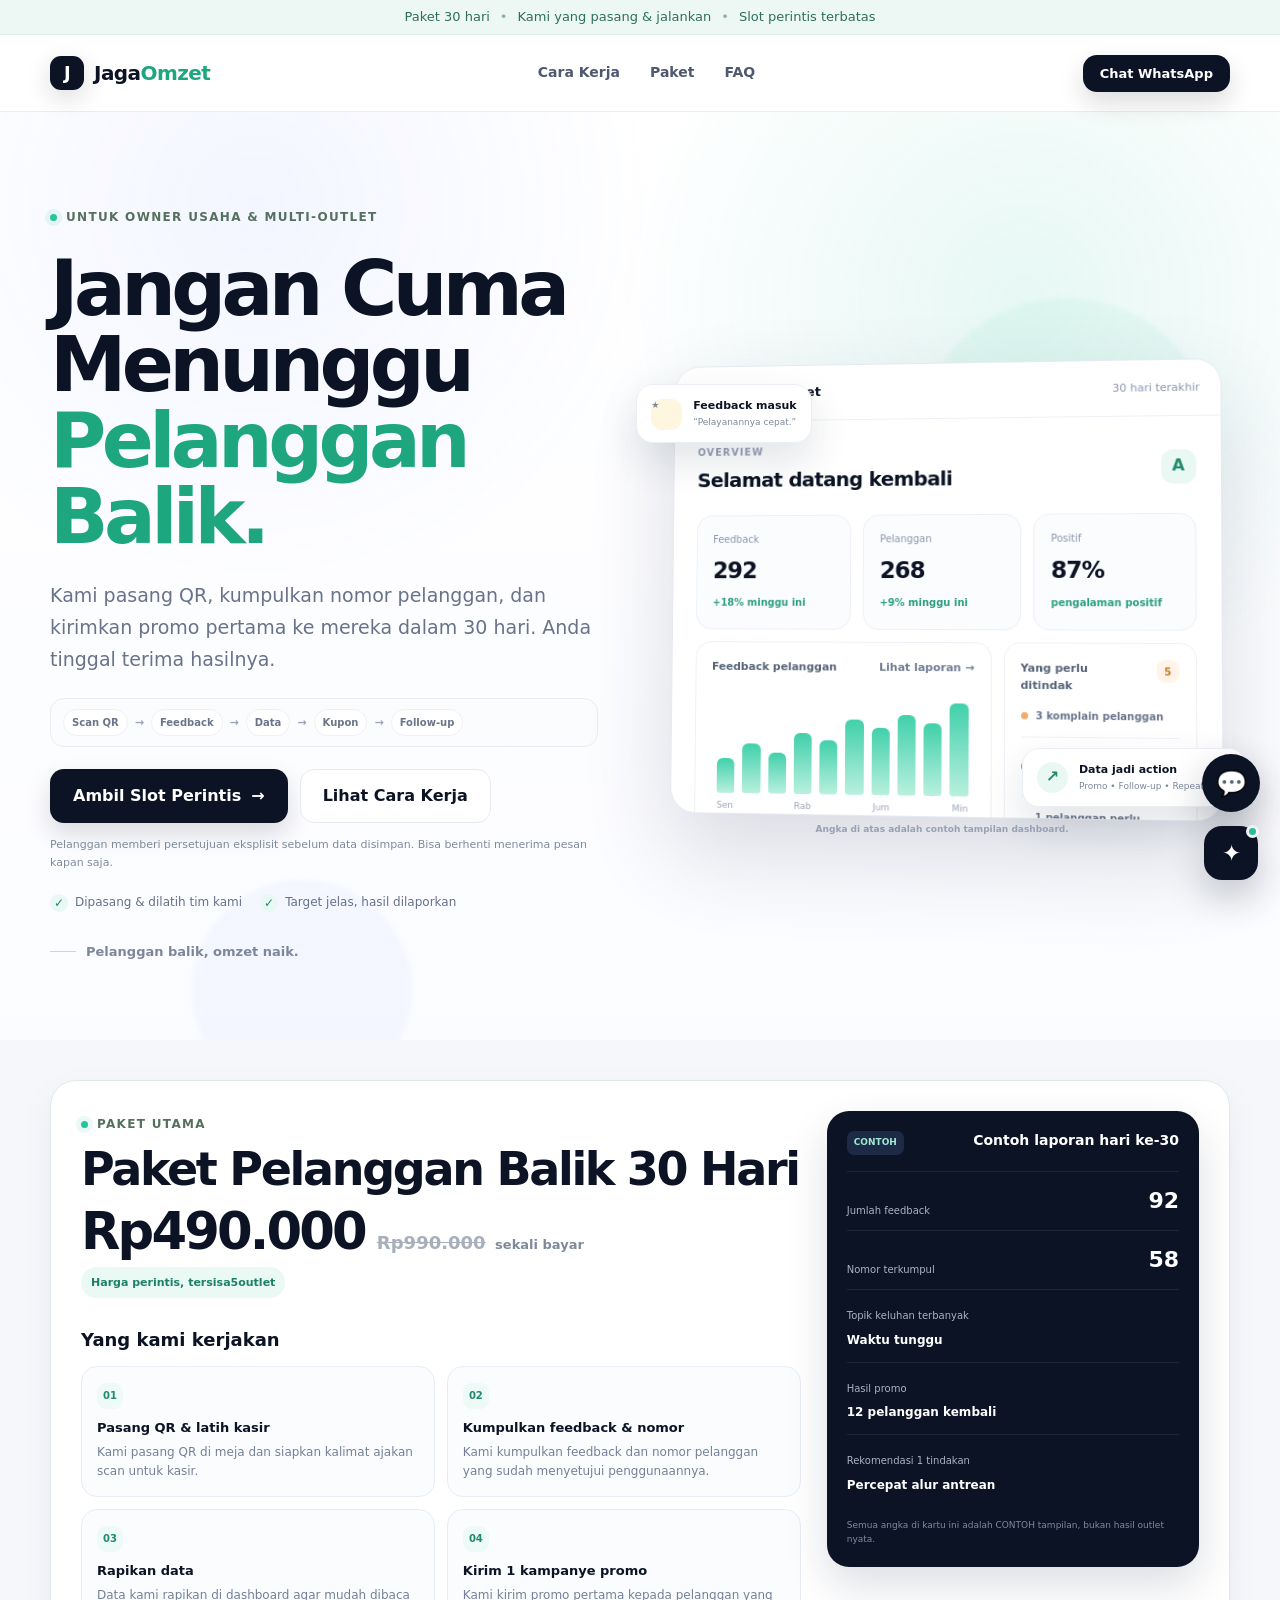
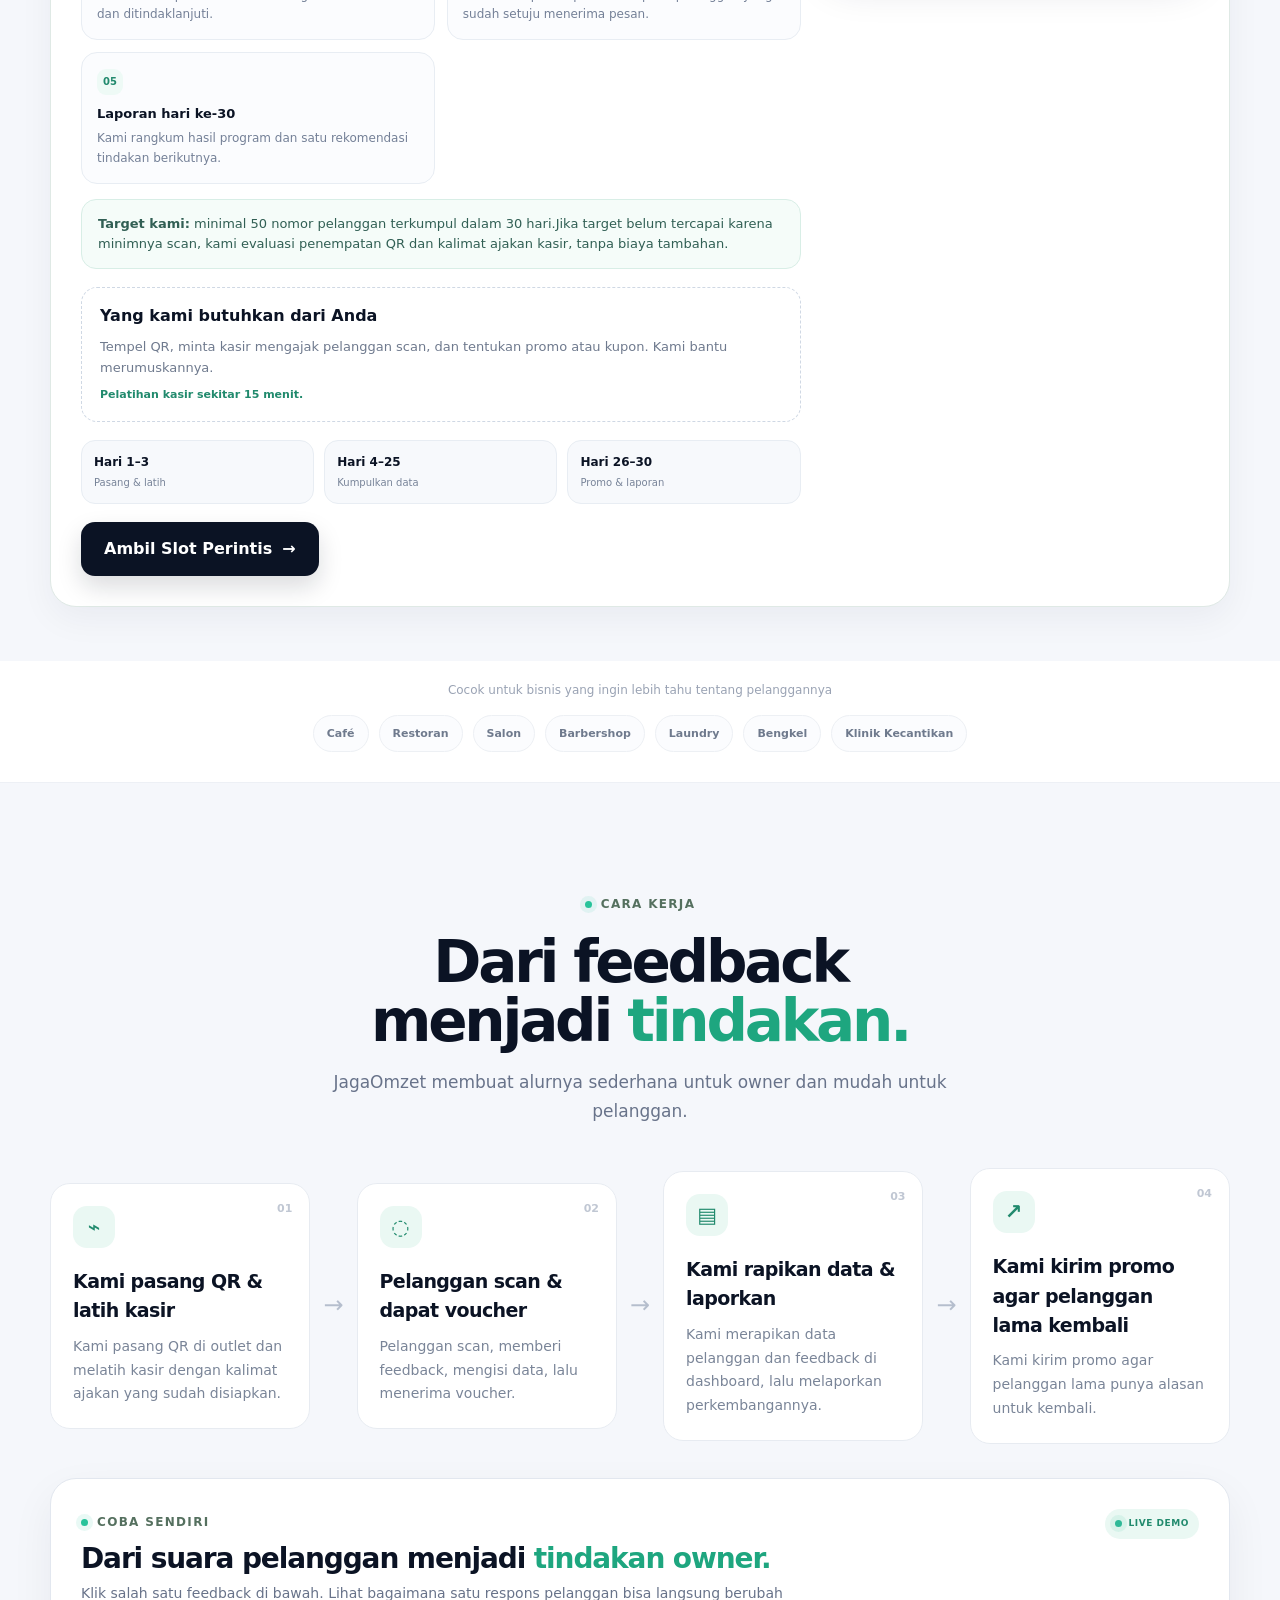
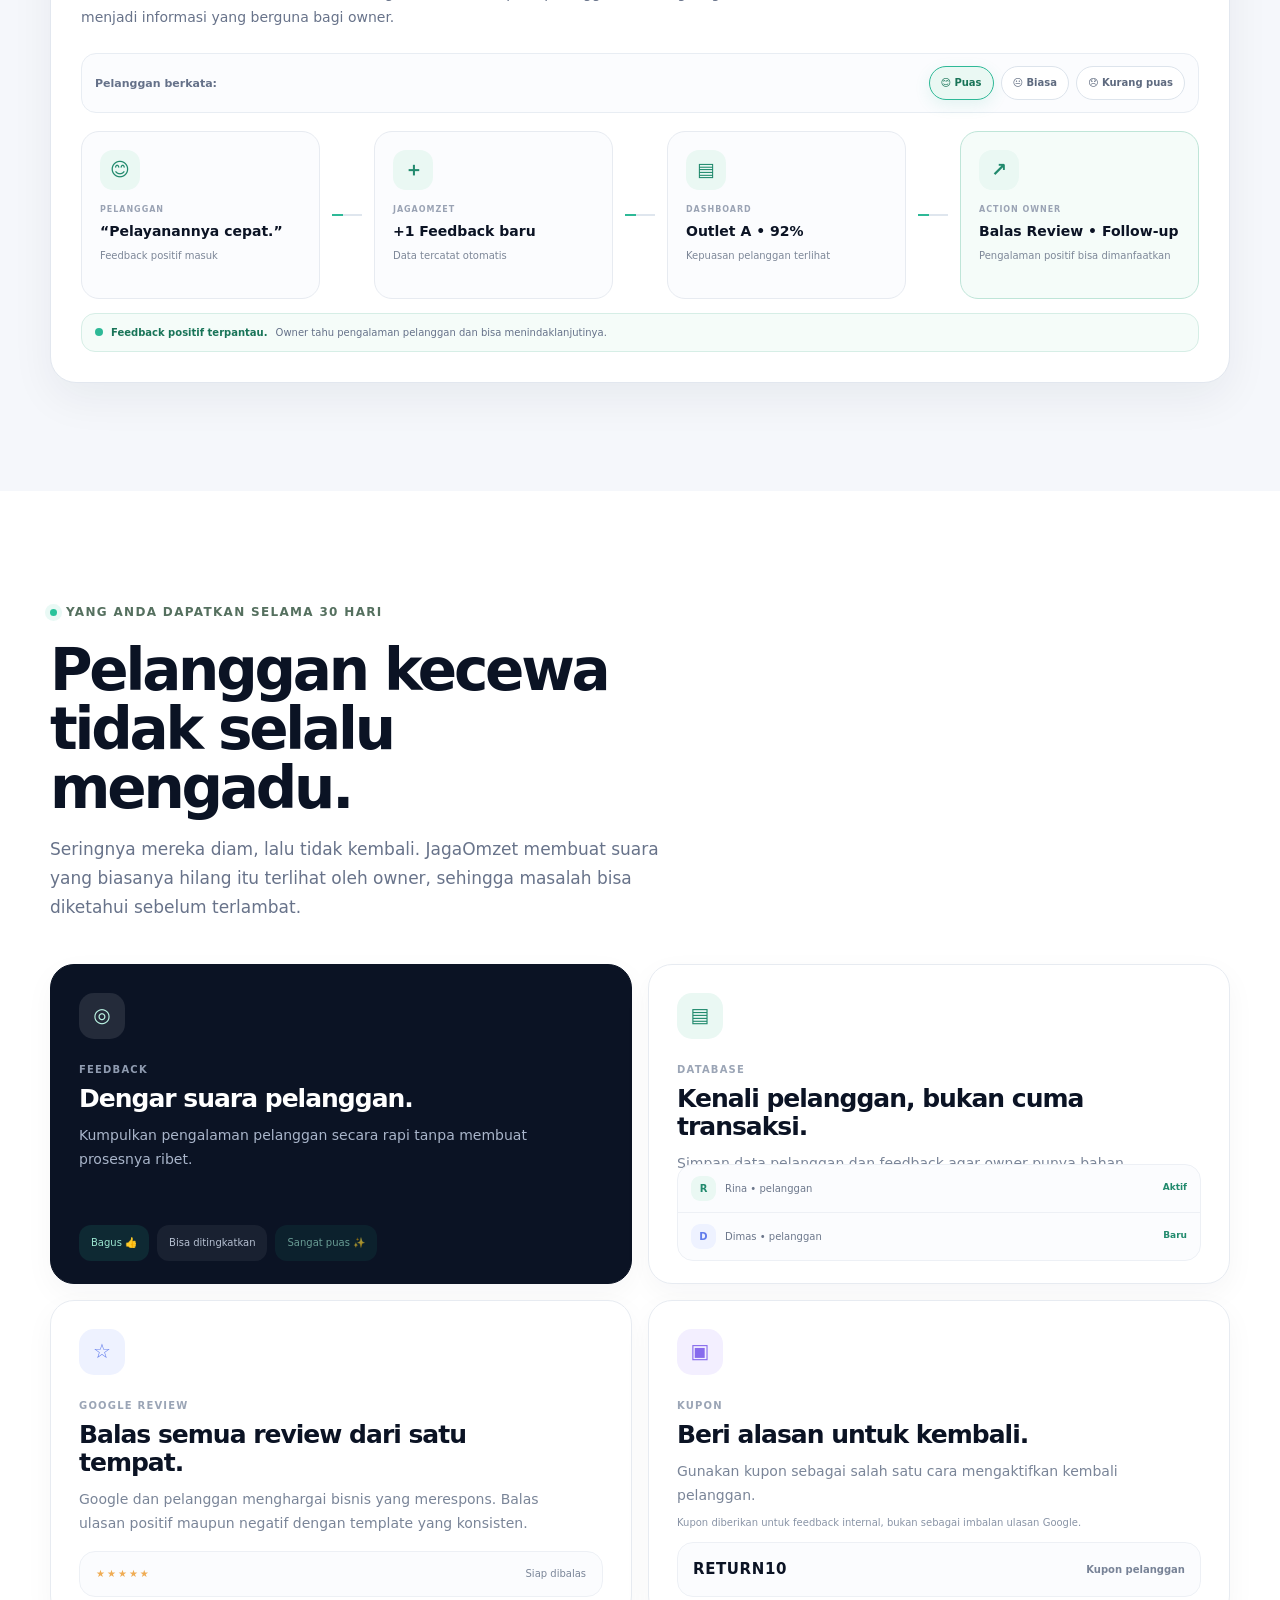
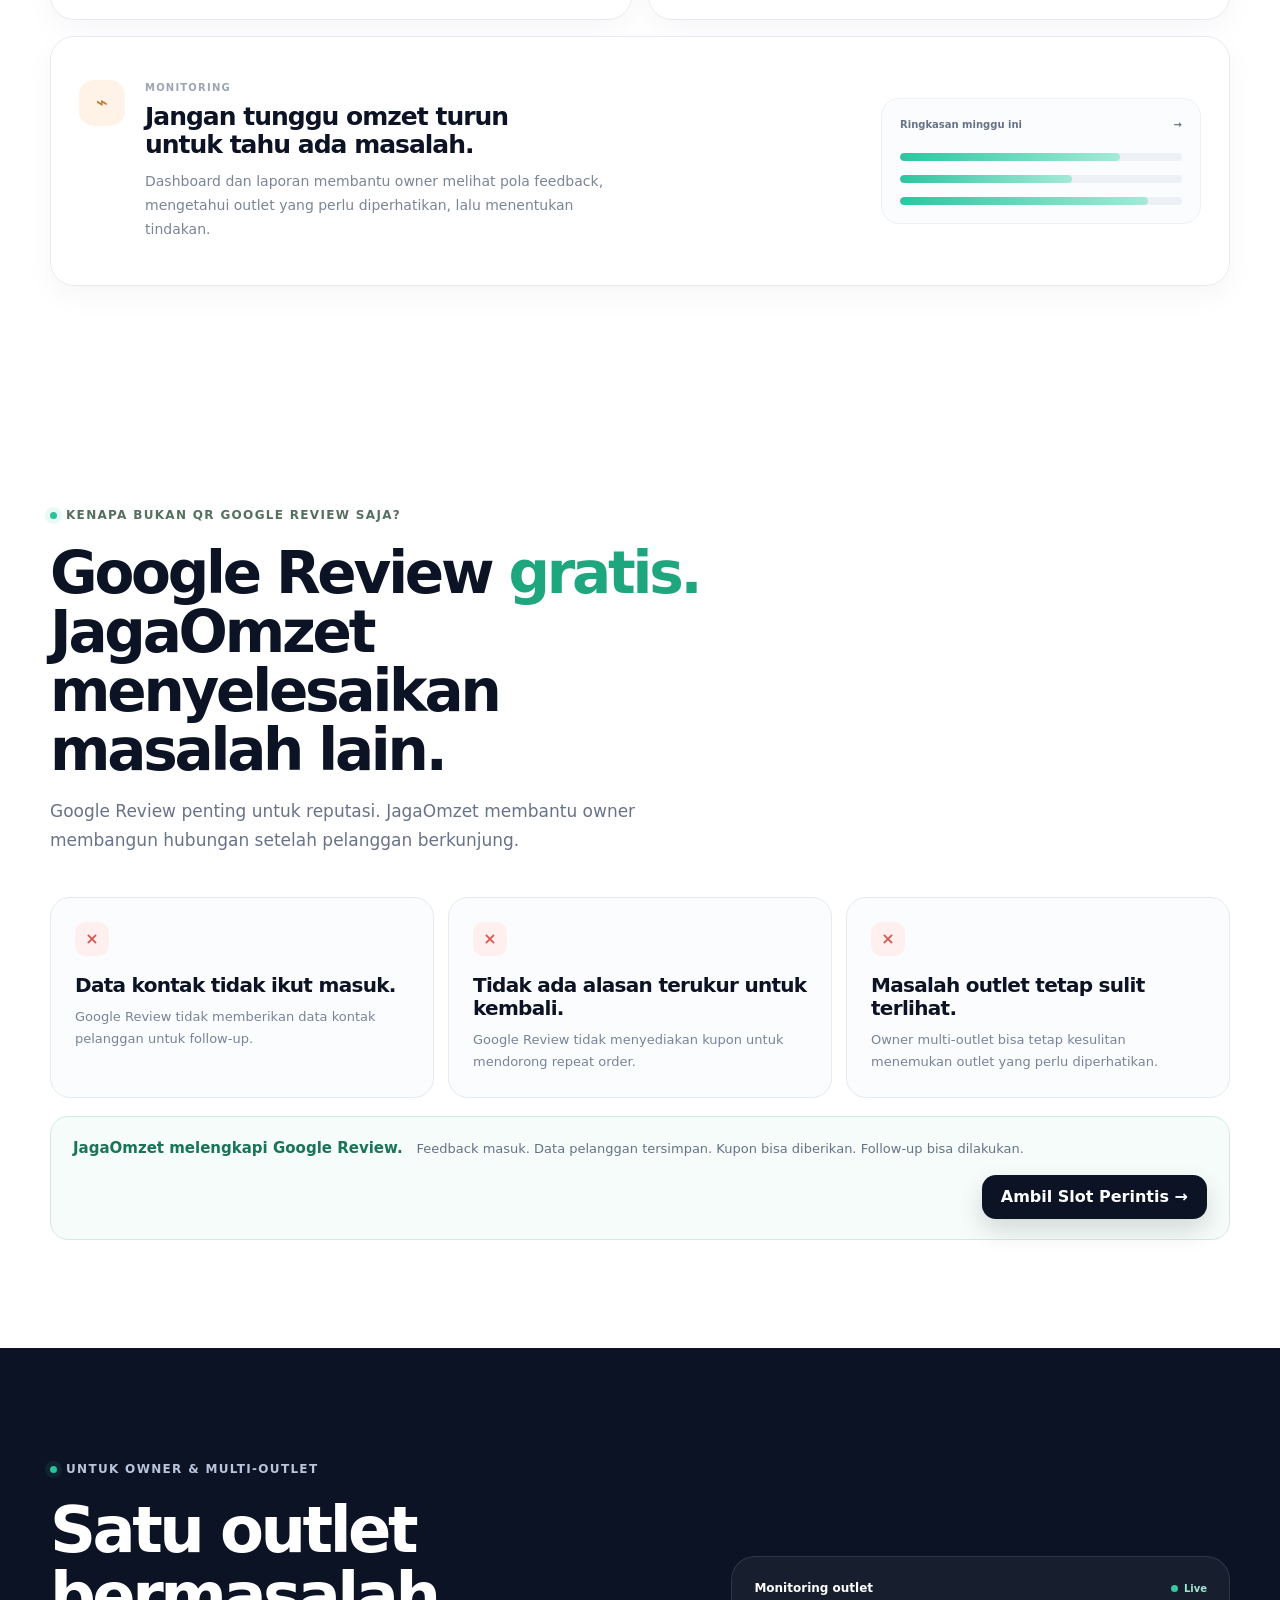
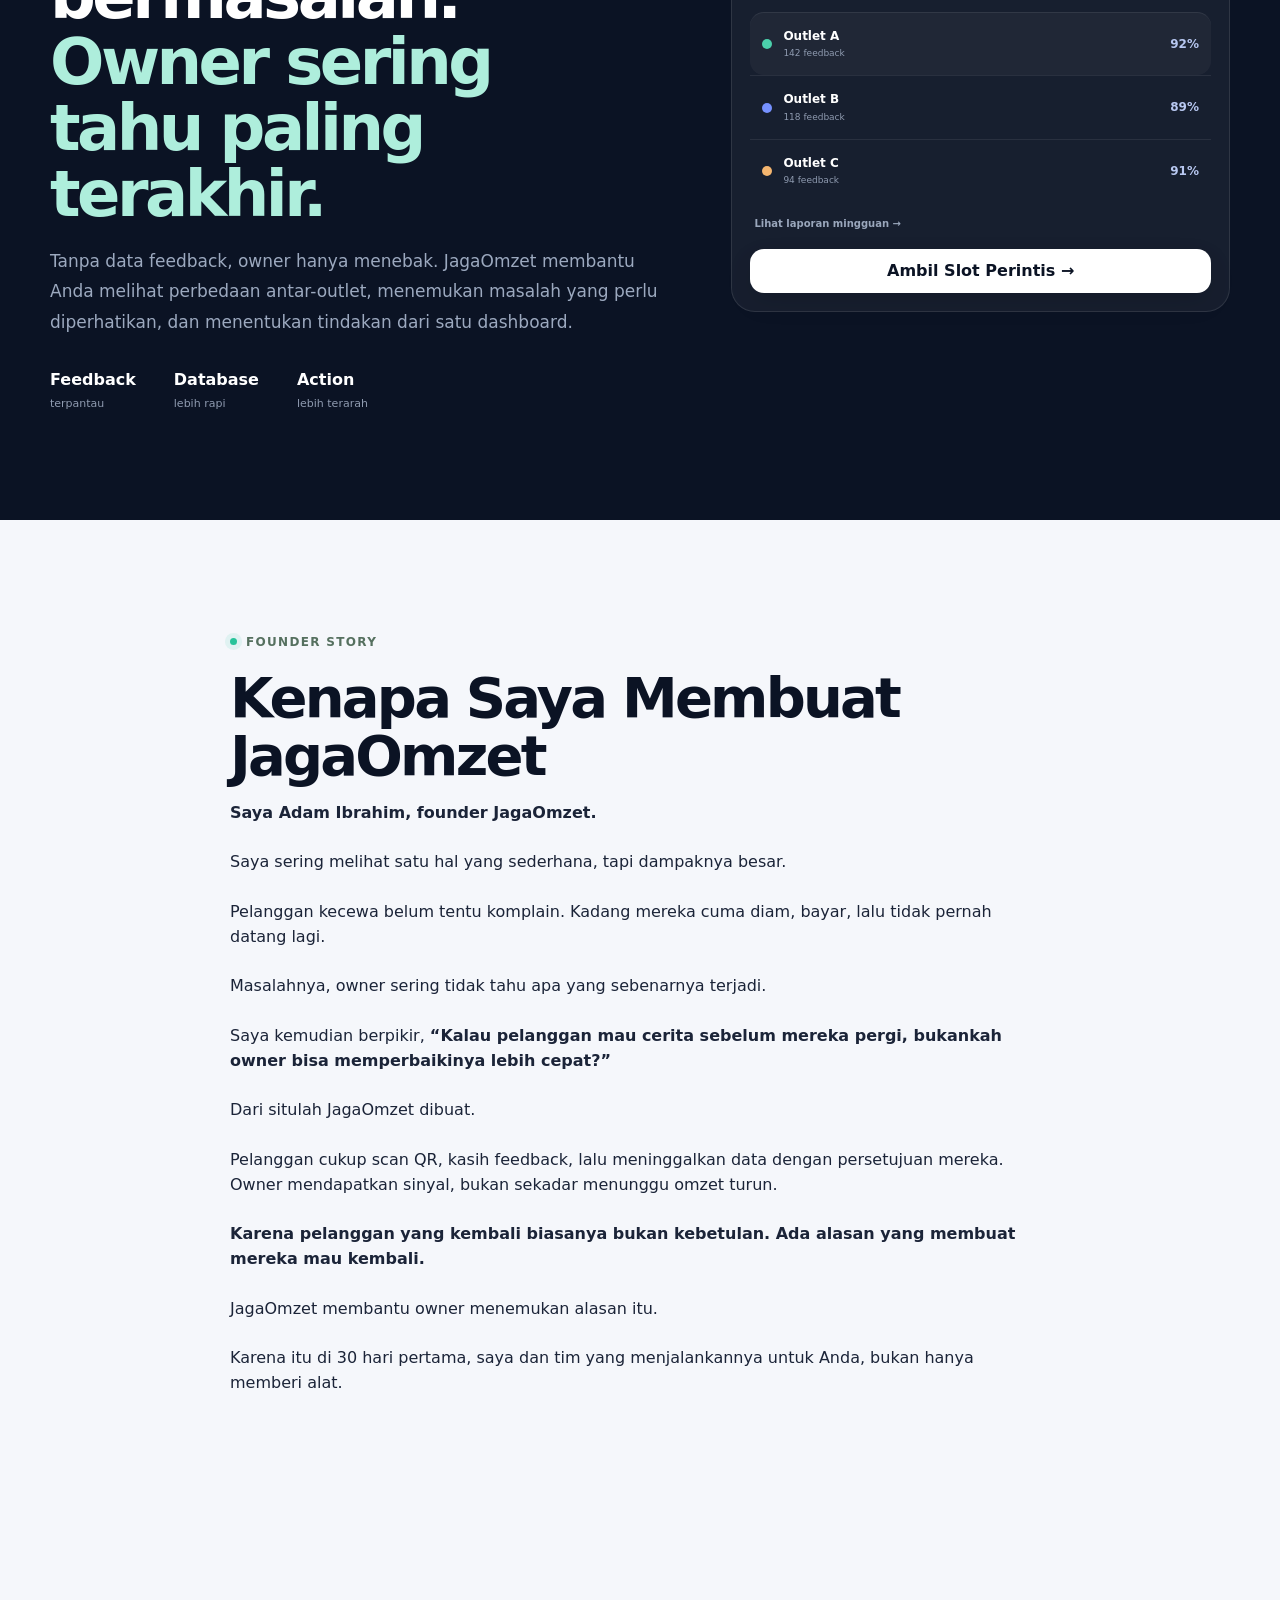
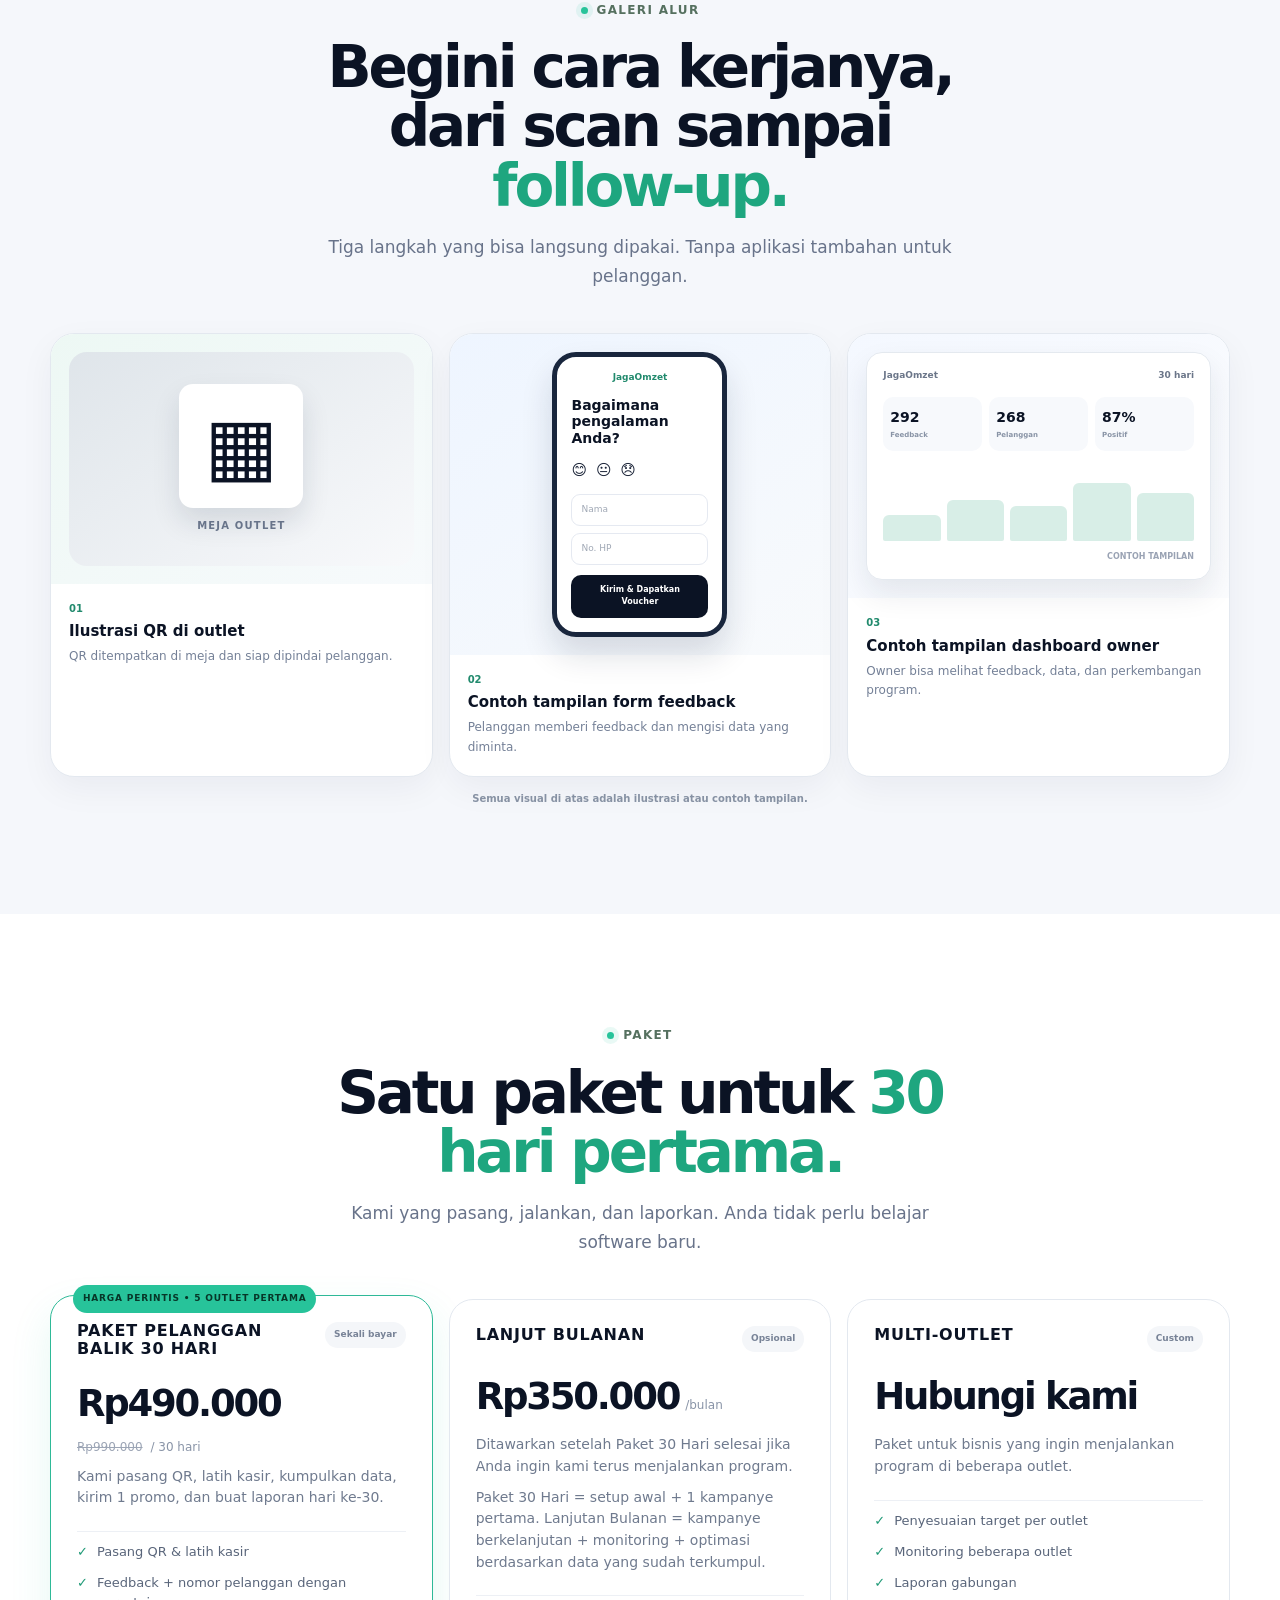
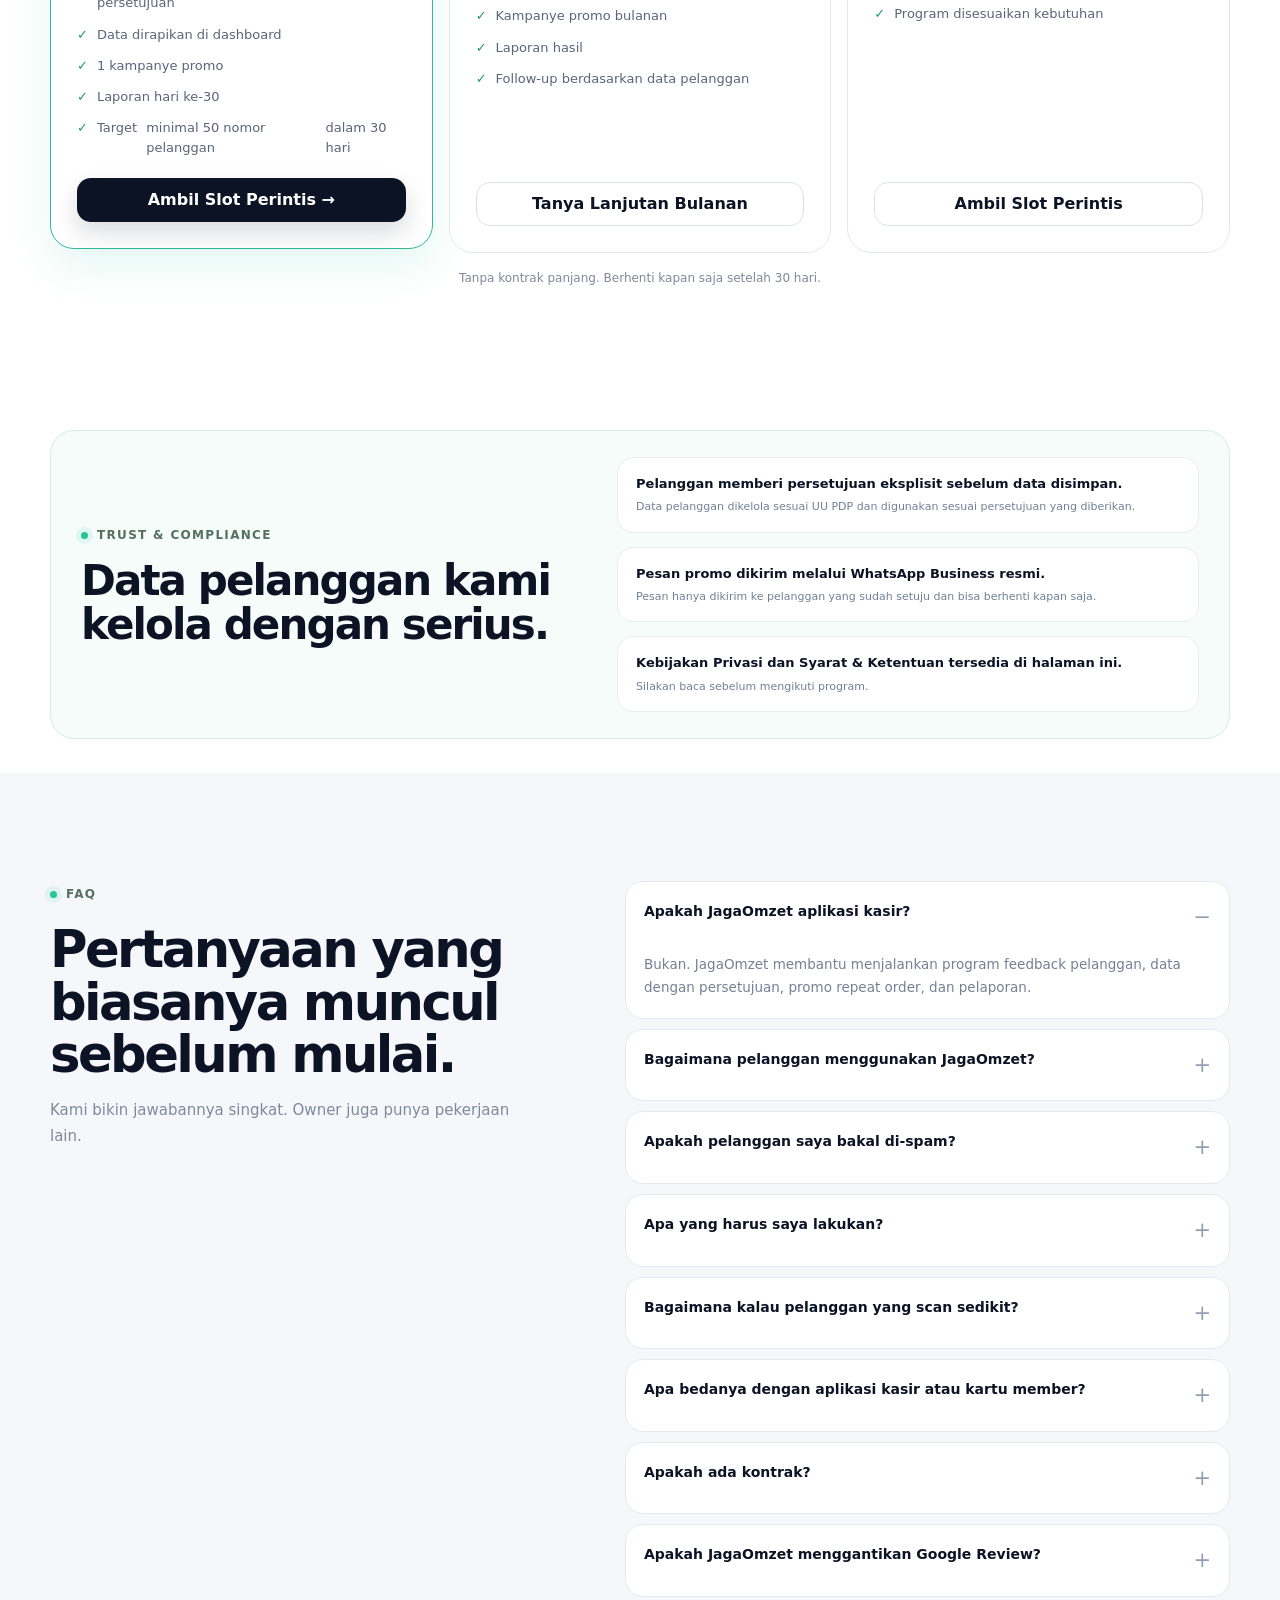
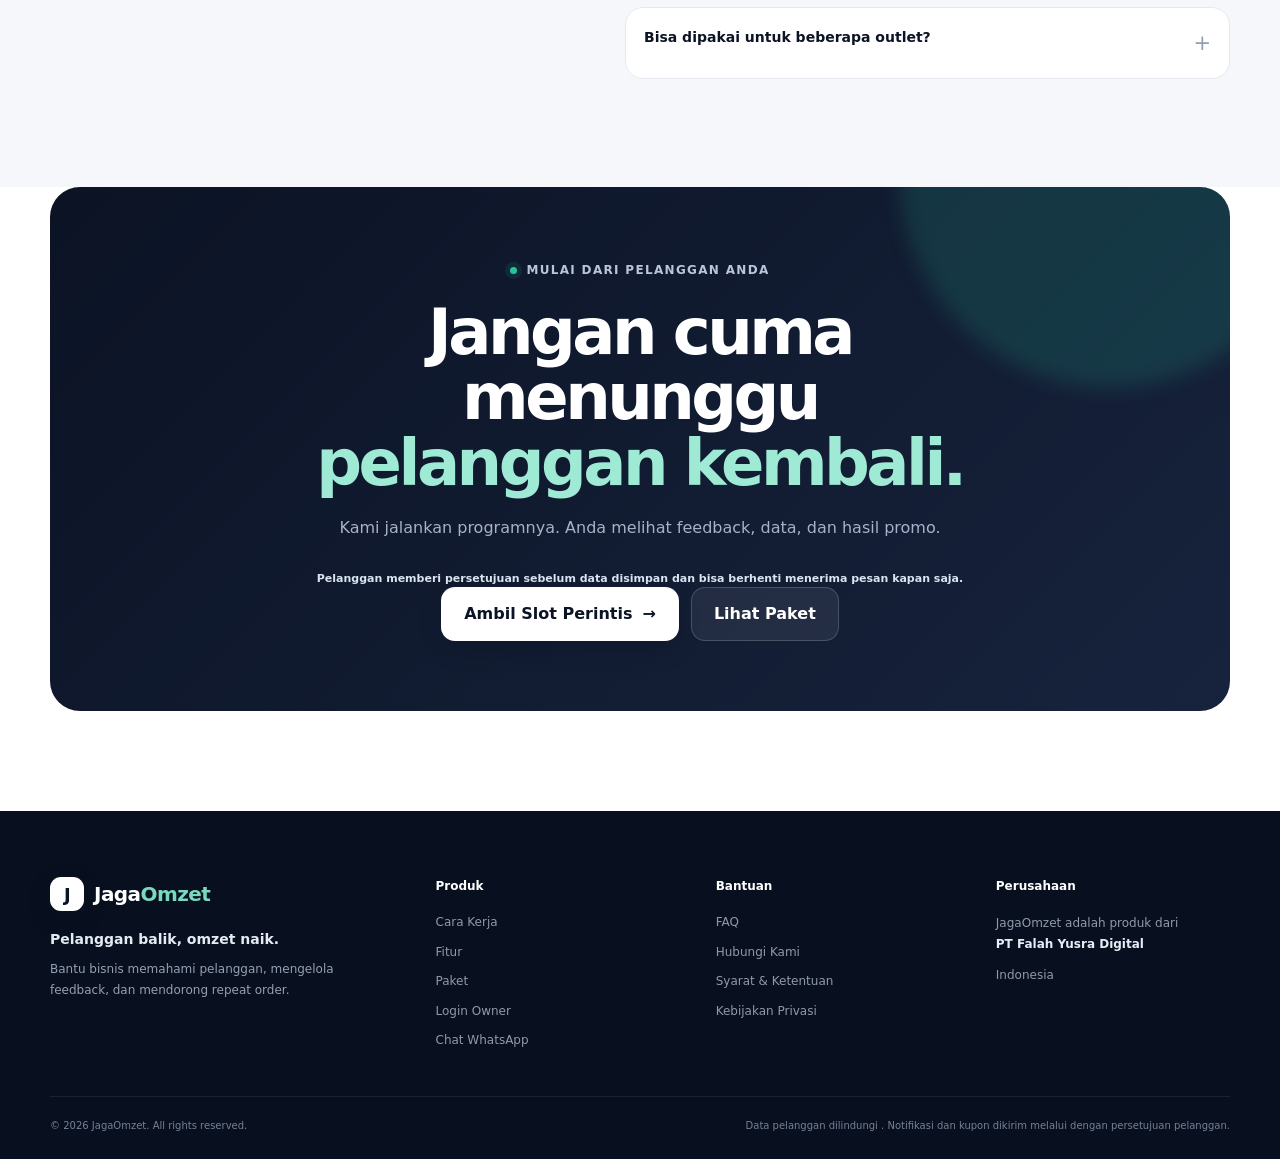
==== commit 4dc4a663: "Clean obsolete pilot CTA and fix monthly CTA" ====
--- a/index.html
+++ b/index.html
@@ -194,7 +194,6 @@
             <div class="offer-owner"><h3>Yang kami butuhkan dari Anda</h3><p>Tempel QR, minta kasir mengajak pelanggan scan, dan tentukan promo atau kupon. Kami bantu merumuskannya.</p><span>Pelatihan kasir sekitar 15 menit.</span></div>
             <div class="offer-timeline"><div><b>Hari 1–3</b><span>Pasang &amp; latih</span></div><div><b>Hari 4–25</b><span>Kumpulkan data</span></div><div><b>Hari 26–30</b><span>Promo &amp; laporan</span></div></div>
             <a class="btn btn-primary btn-lg" href="https://wa.me/6282299582026?text=Halo%2C%20saya%20mau%20ambil%20Slot%20Perintis%20JagaOmzet.%20Usaha%20saya:%20[jenis%20outlet]" data-jo-link="main">Ambil Slot Perintis <span>→</span></a>
-            <a class="btn btn-outline offer-secondary-cta" href="https://wa.me/6282299582026?text=Halo%2C%20saya%20mau%20ambil%20Slot%20Perintis%20JagaOmzet.%20Usaha%20saya:%20[jenis%20outlet]" data-jo-link="pilot">Daftar jadi Outlet Pilot →</a>
           </div>
 
           <div class="offer-report">
@@ -533,7 +532,7 @@
             <p class="package-explain">Paket 30 Hari = setup awal + 1 kampanye pertama. Lanjutan Bulanan = kampanye berkelanjutan + monitoring + optimasi berdasarkan data yang sudah terkumpul.</p>
             <div class="divider"></div>
             <ul><li>Kampanye promo bulanan</li><li>Laporan hasil</li><li>Follow-up berdasarkan data pelanggan</li></ul>
-            <a class="btn btn-outline" href="https://wa.me/6282299582026?text=Halo%2C%20saya%20mau%20ambil%20Slot%20Perintis%20JagaOmzet.%20Usaha%20saya:%20[jenis%20outlet]" data-jo-link="main">Tanya Lanjutan Bulanan</g/a>
+            <a class="btn btn-outline" href="https://wa.me/6282299582026?text=Halo%2C%20saya%20ingin%20tanya%20Lanjutan%20Bulanan%20JagaOmzet%20untuk%20outlet%20saya." data-jo-link="monthly">Tanya Lanjutan Bulanan</a>
           </article>
           <article class="simple-price-card package-card">
             <div class="price-top"><span class="price-name">MULTI-OUTLET</span><span class="price-fit">Custom</span></div>
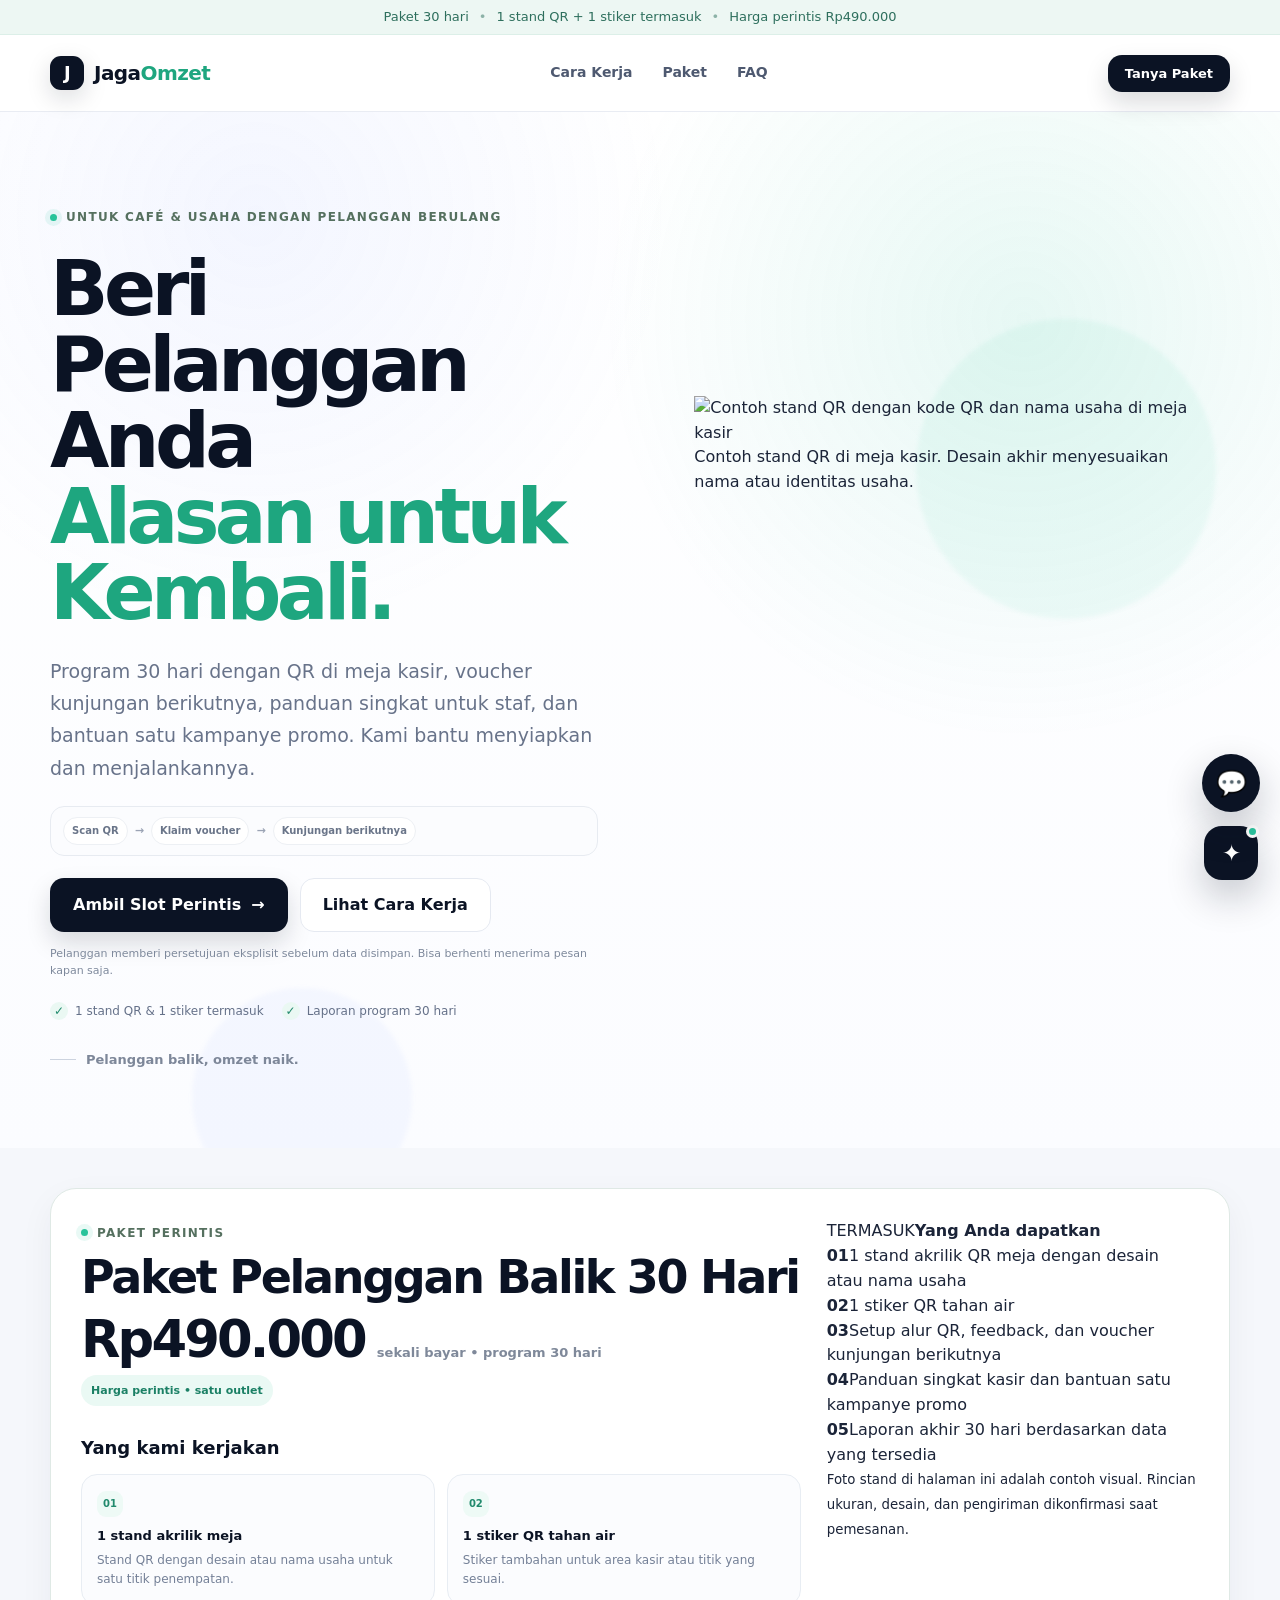
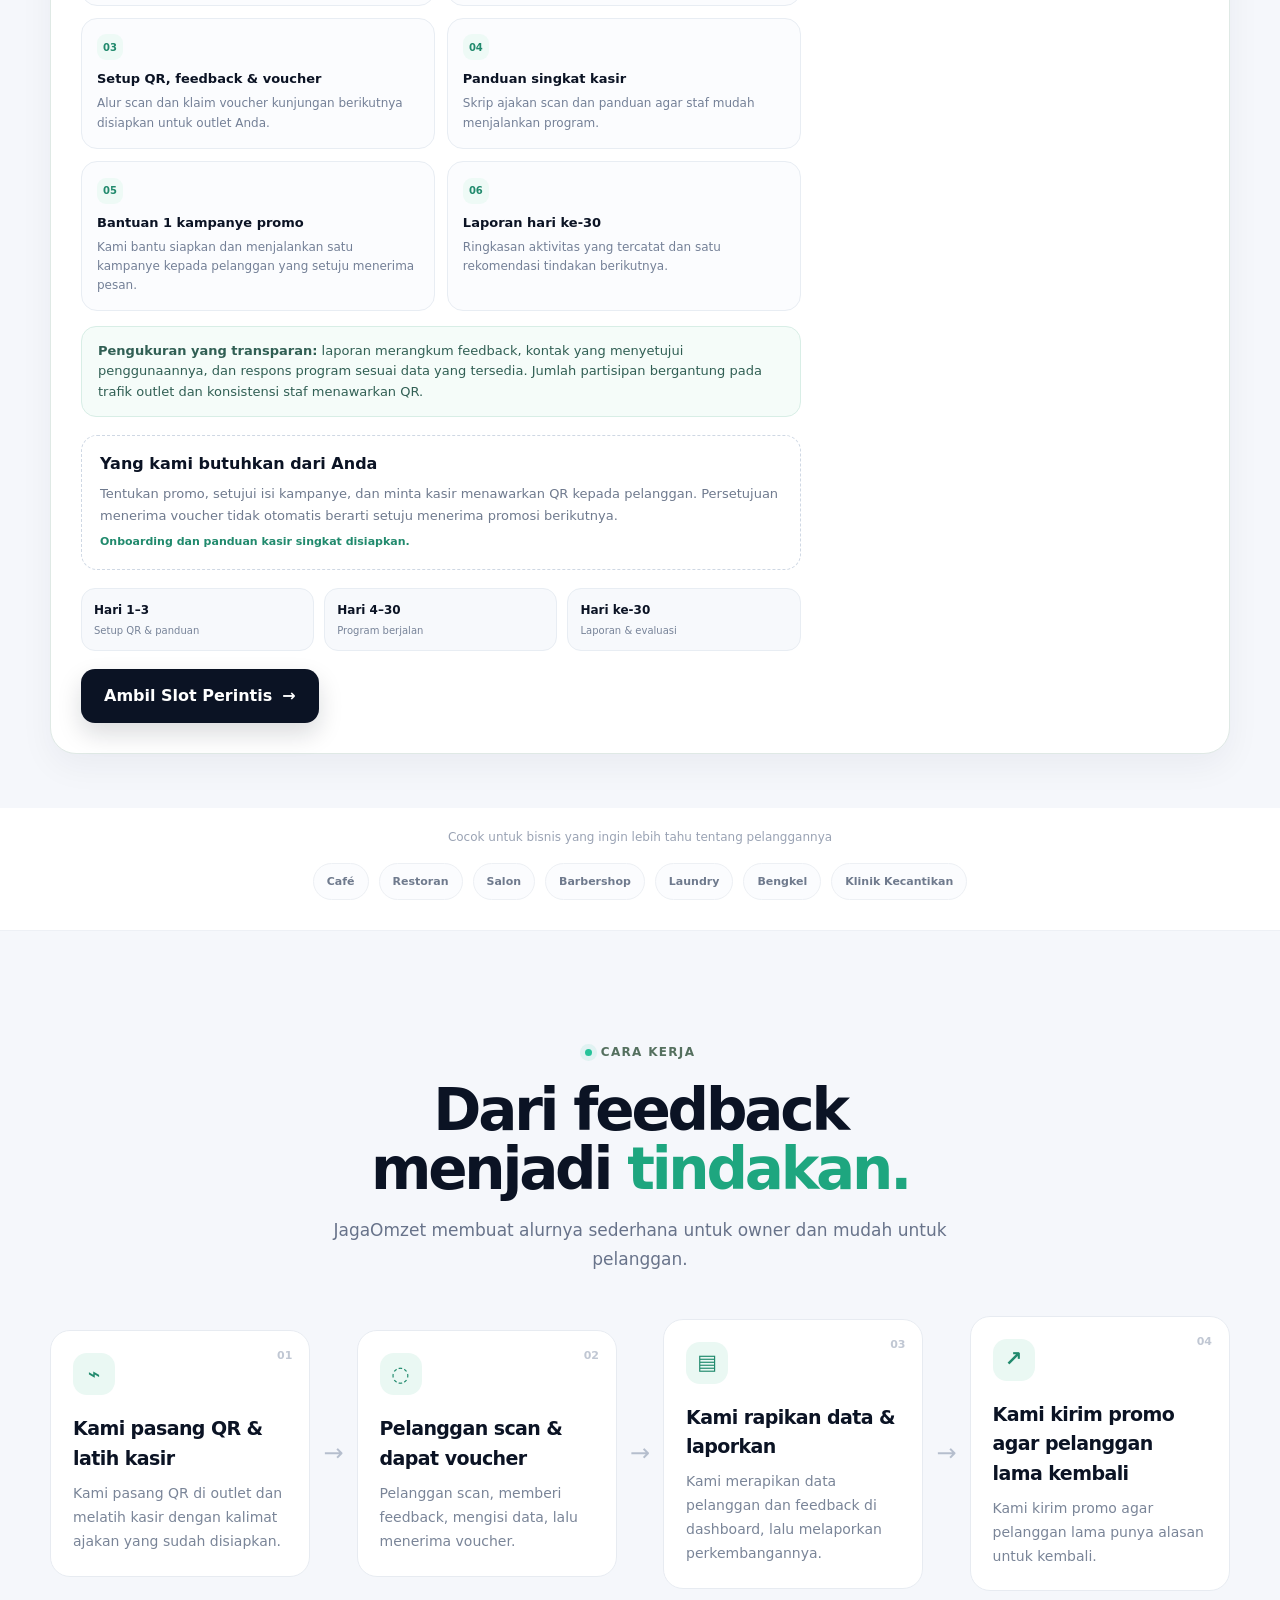
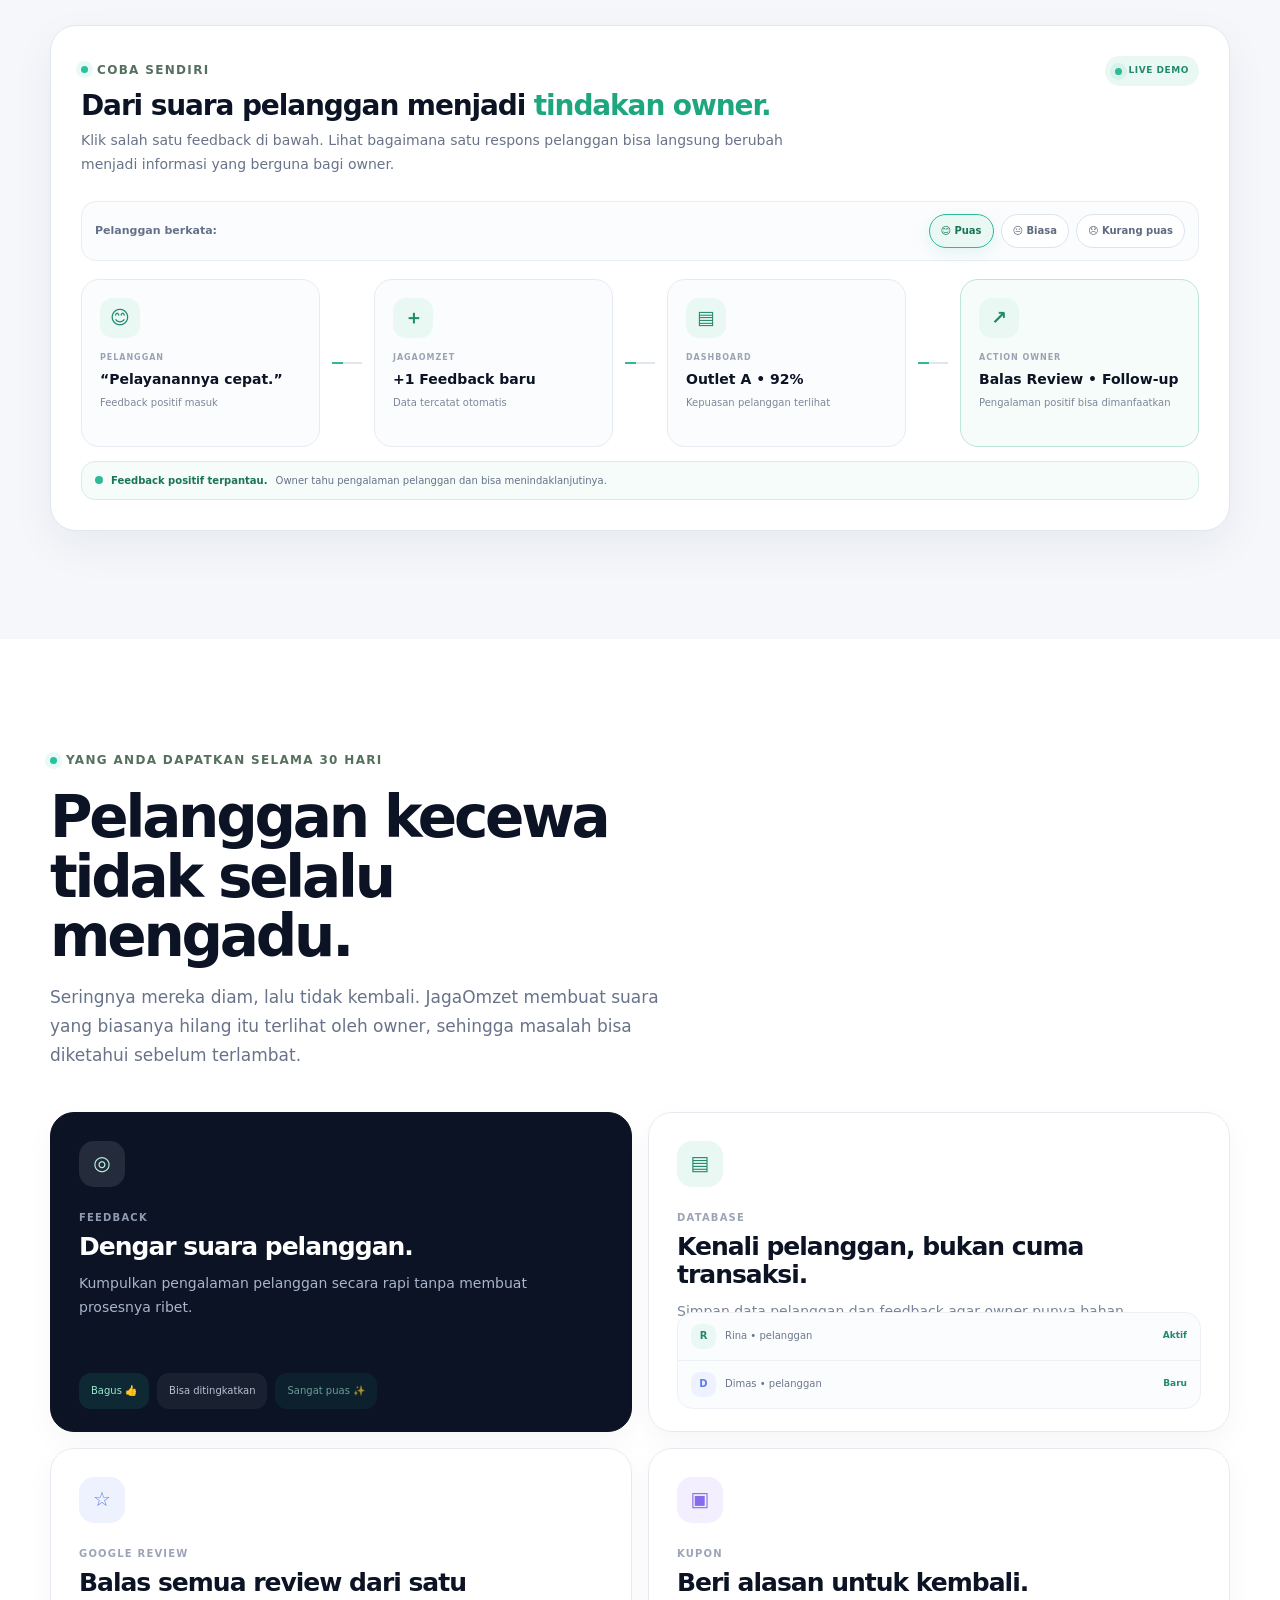
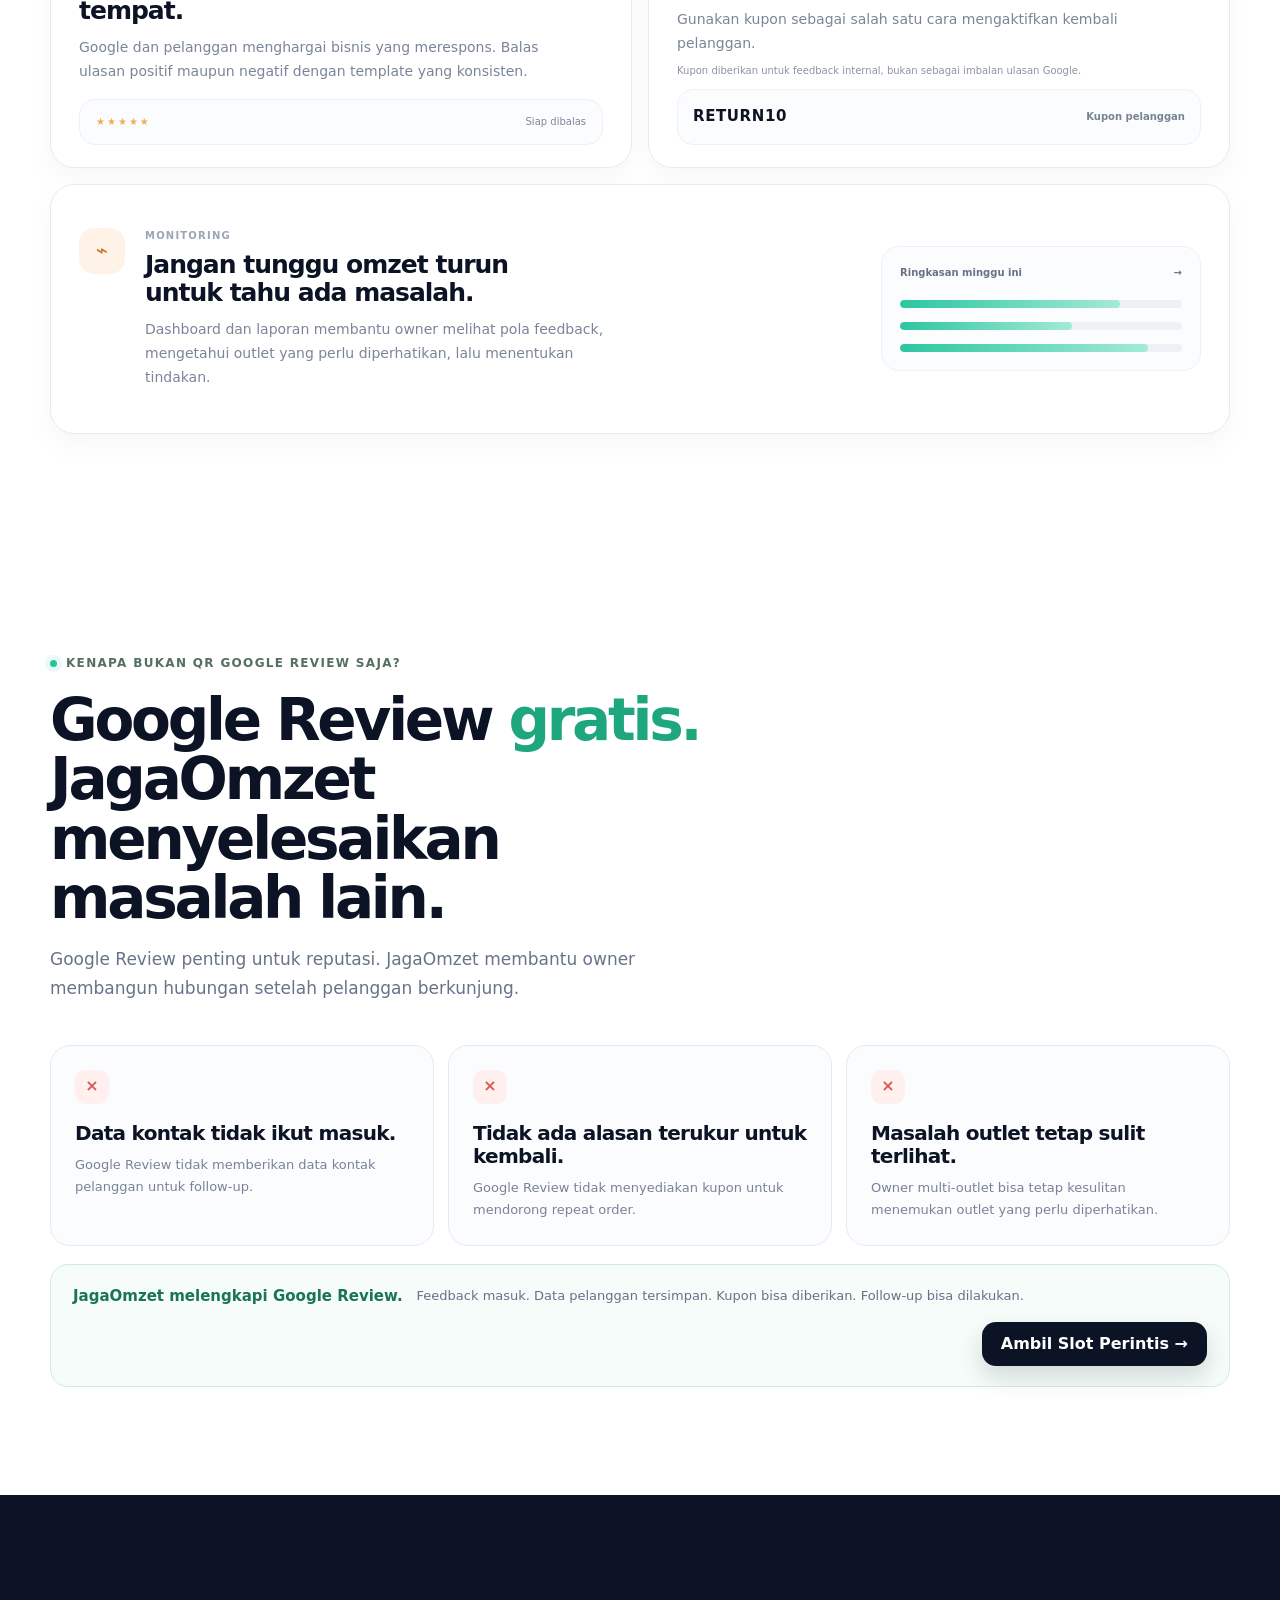
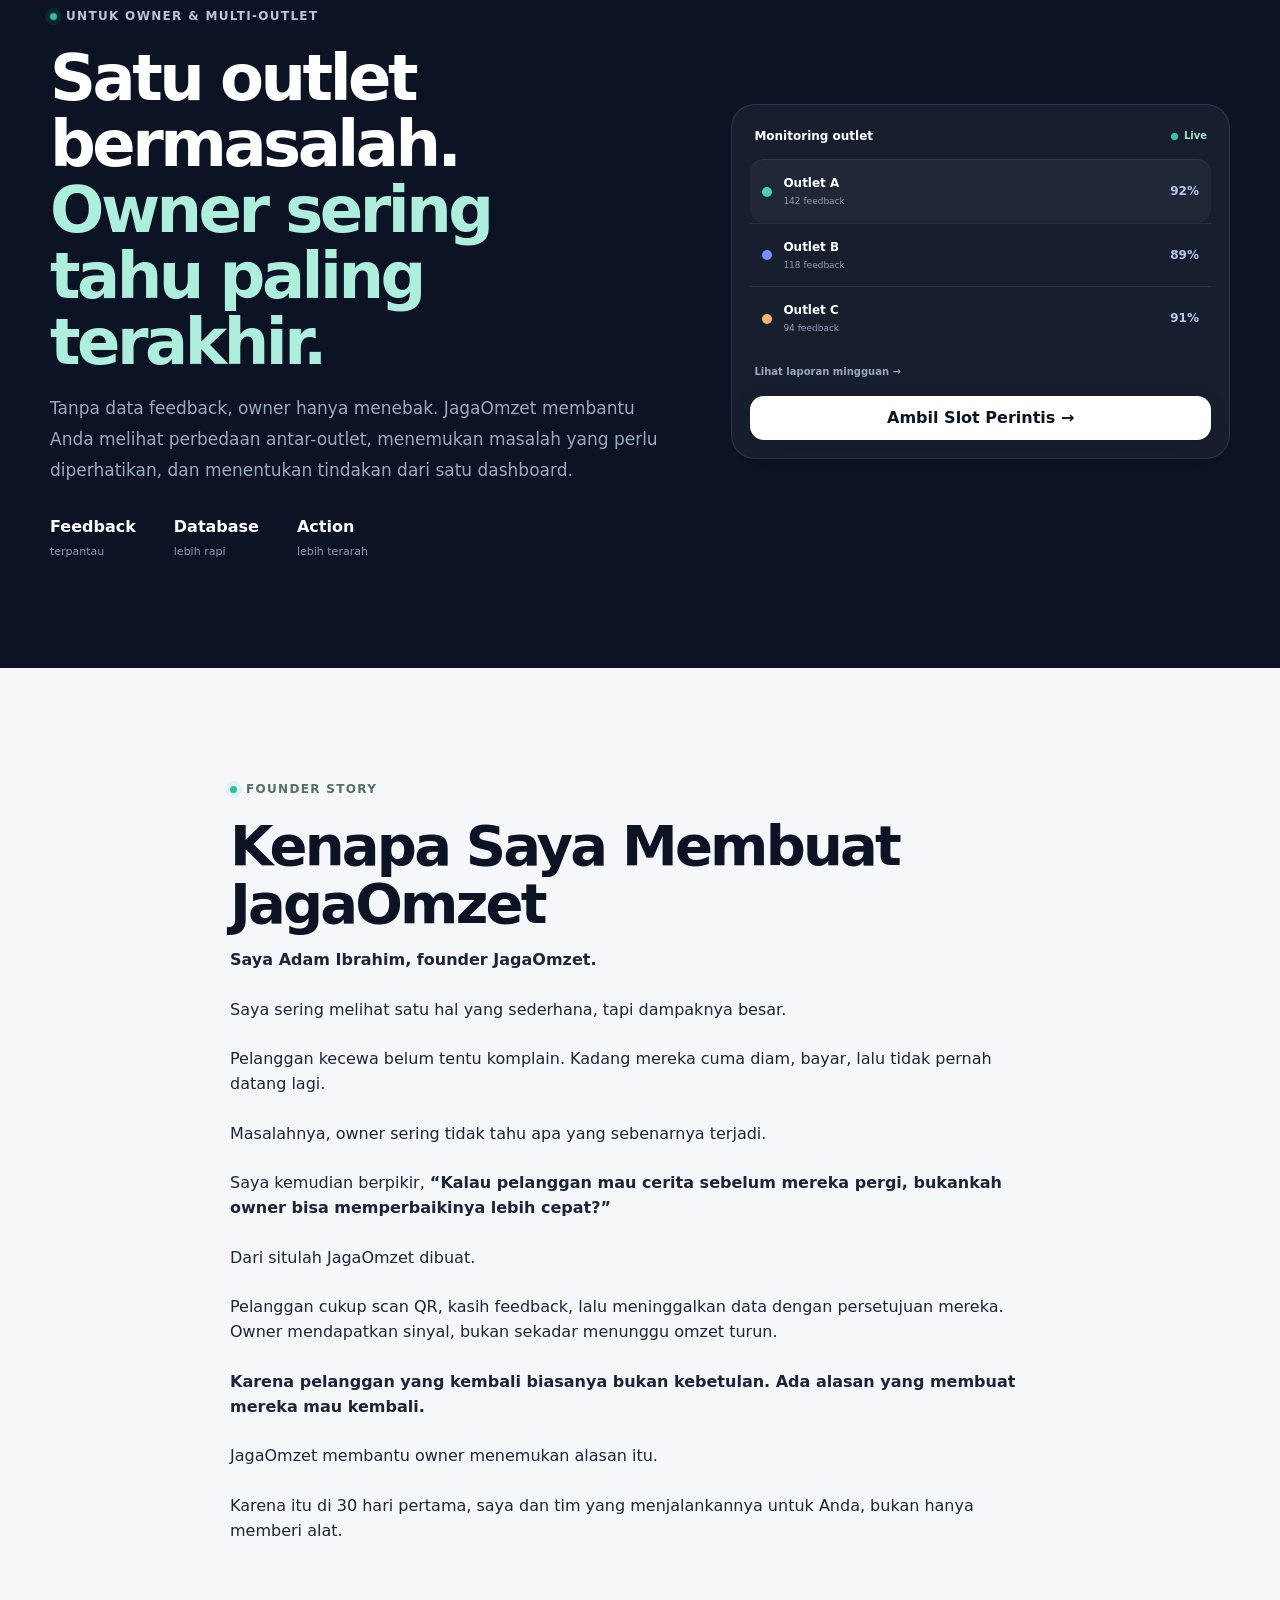
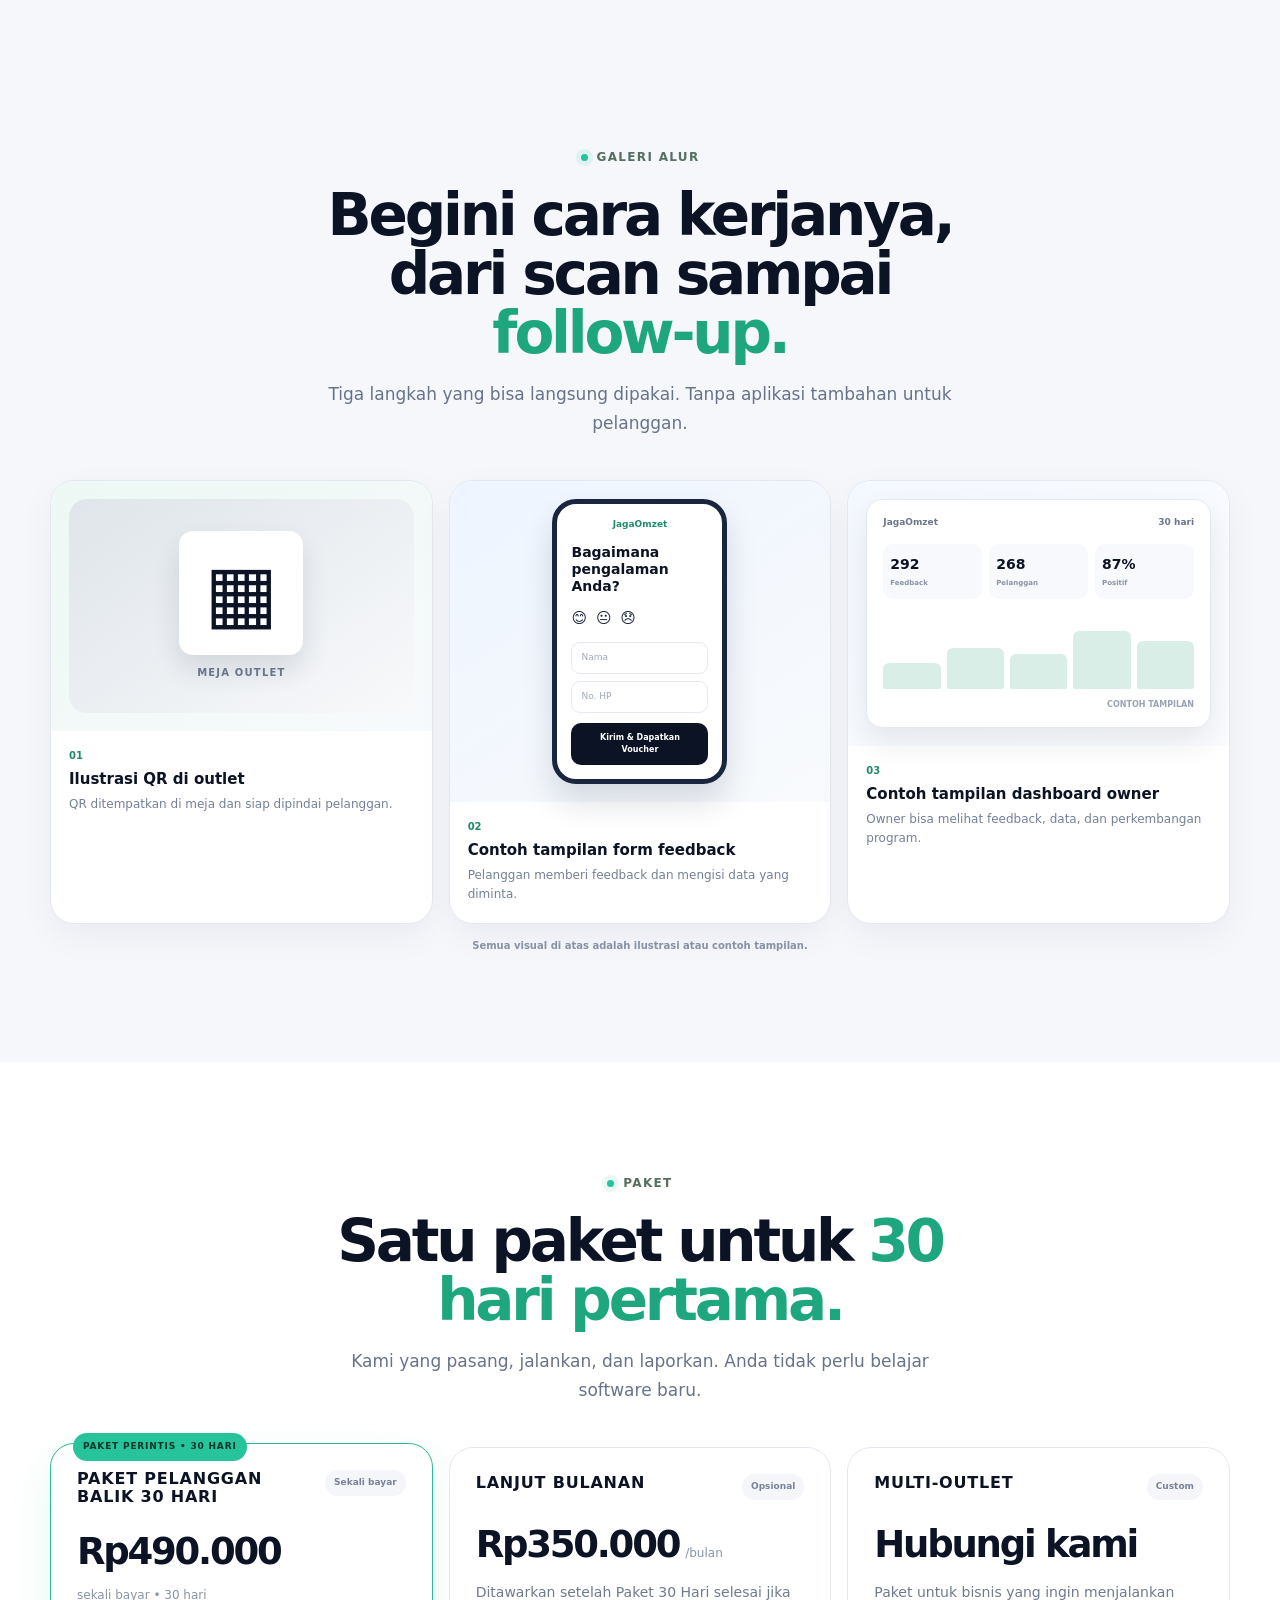
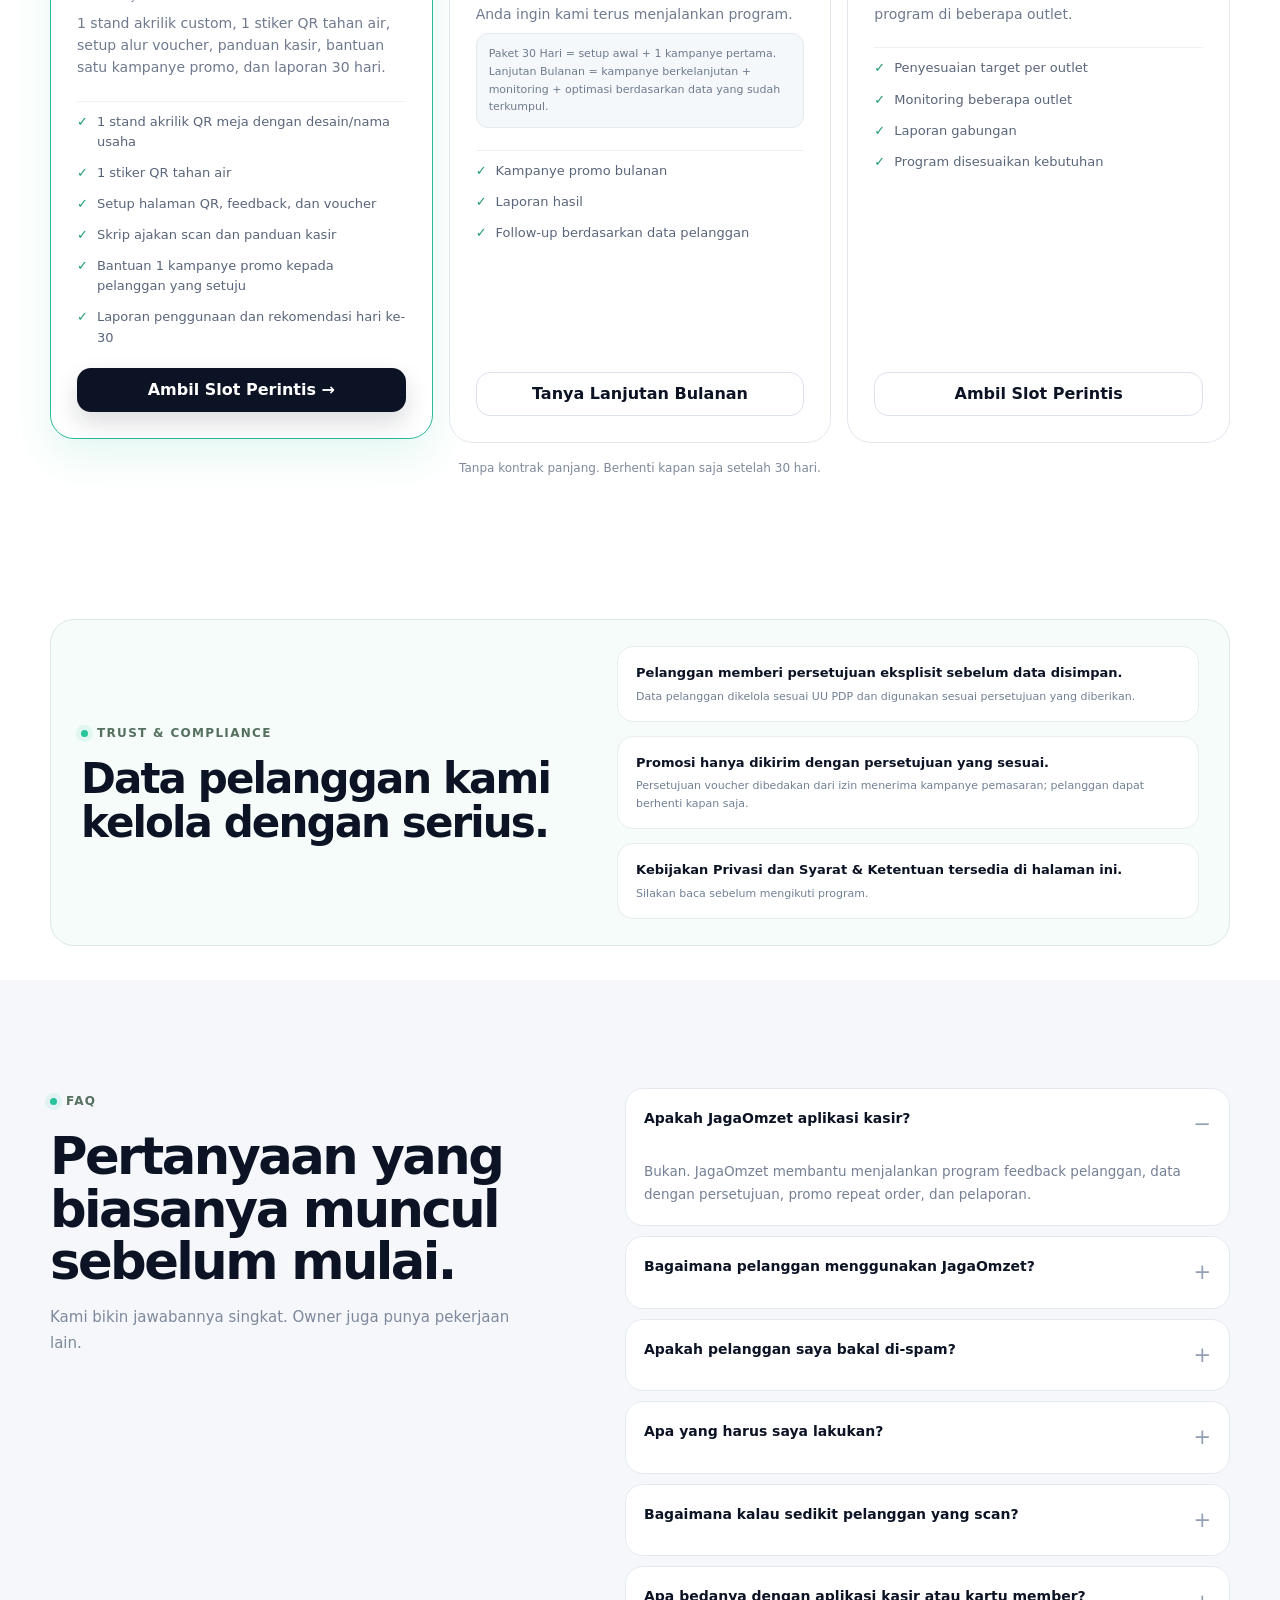
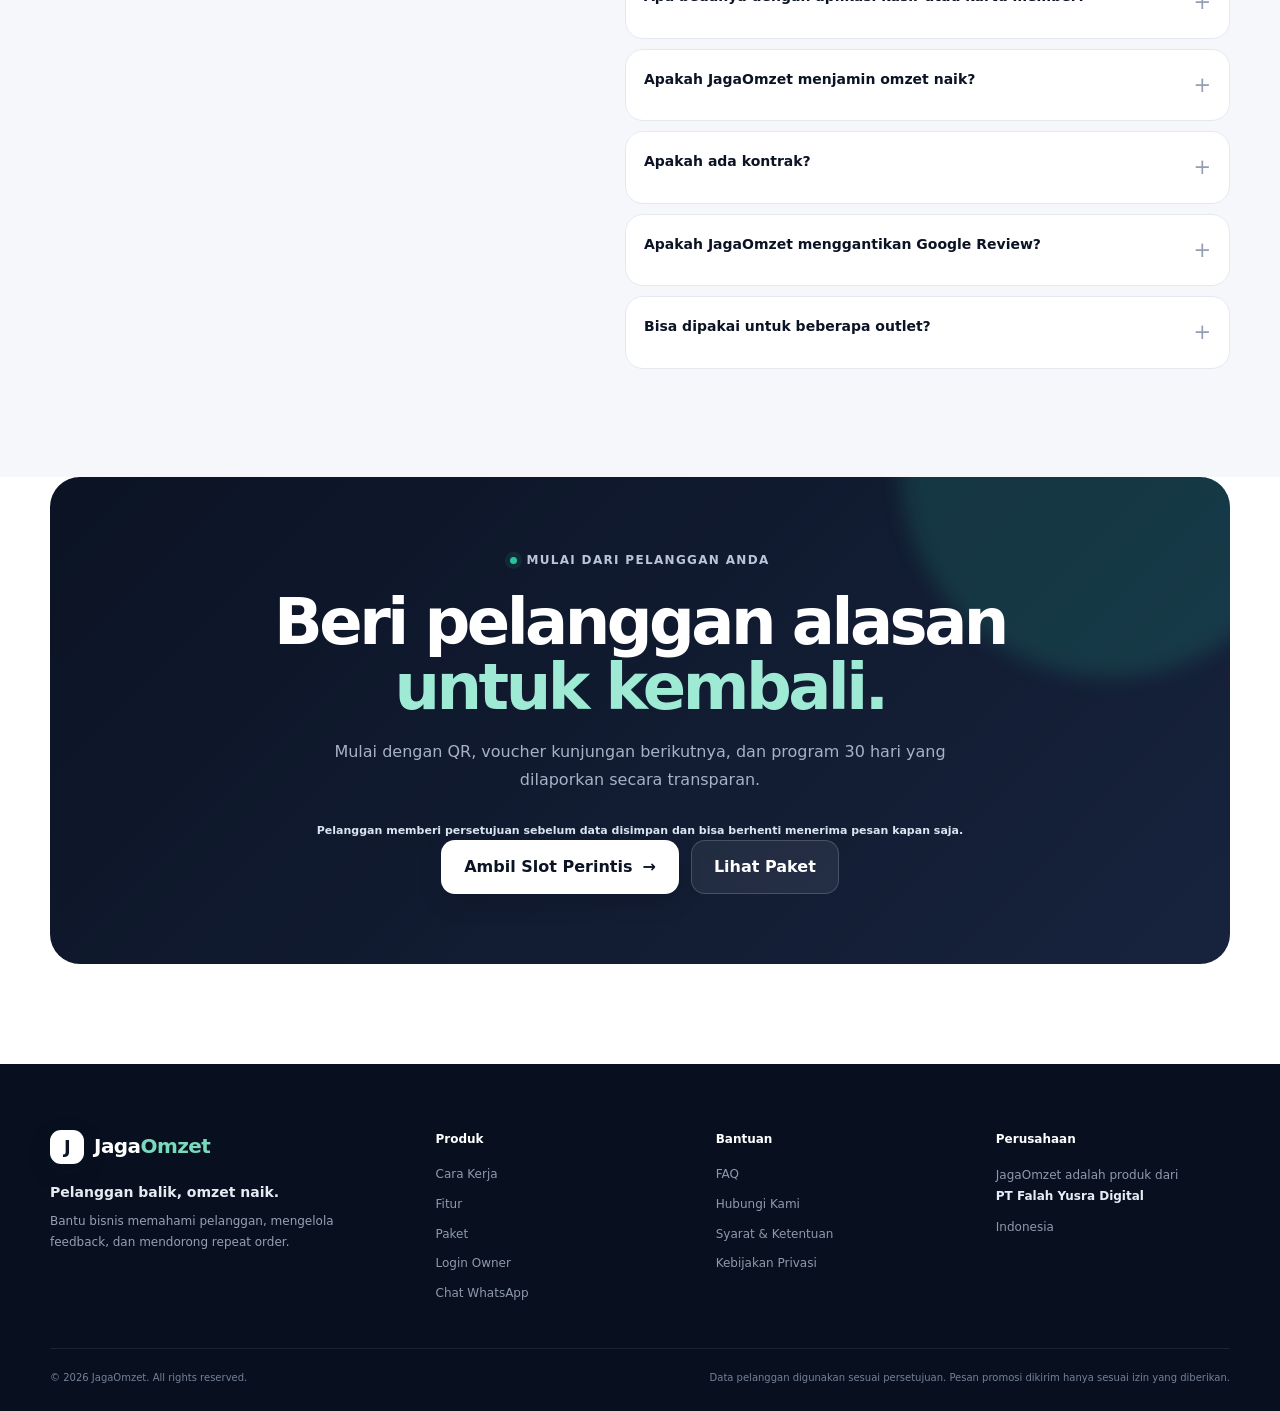
==== commit 9dbb92f2: "Clarify 30-day offer and add QR stand photo" ====
--- a/index.html
+++ b/index.html
@@ -3,14 +3,14 @@
 <head>
   <meta charset="utf-8" />
   <meta name="viewport" content="width=device-width, initial-scale=1" />
-  <meta name="description" content="Paket Pelanggan Balik 30 Hari: kami pasang QR, kumpulkan nomor pelanggan, dan kirim promo agar pelanggan lama kembali." />
+  <meta name="description" content="Paket JagaOmzet 30 Hari untuk café dan usaha dengan pelanggan berulang: 1 stand QR akrilik, stiker QR, alur voucher, panduan kasir, satu kampanye promo, dan laporan." />
   <meta name="theme-color" content="#0b1324" />
   <meta name="robots" content="index, follow" />
   <link rel="canonical" href="https://landing.jagaomzet.biz.id/" />
   <meta property="og:type" content="website" />
   <meta property="og:url" content="https://landing.jagaomzet.biz.id/" />
   <meta property="og:title" content="JagaOmzet — Pelanggan balik, omzet naik." />
-  <meta property="og:description" content="Paket Pelanggan Balik 30 Hari: kami pasang QR, kumpulkan nomor pelanggan, dan kirim promo agar pelanggan lama kembali." />
+  <meta property="og:description" content="Paket JagaOmzet 30 Hari untuk café dan usaha dengan pelanggan berulang: 1 stand QR akrilik, stiker QR, alur voucher, panduan kasir, satu kampanye promo, dan laporan." />
   <meta property="og:site_name" content="JagaOmzet" />
   <title>JagaOmzet — Pelanggan balik, omzet naik.</title>
   <script type="application/ld+json">
@@ -18,7 +18,7 @@
     "@context": "https://schema.org",
     "@graph": [
       {"@type":"Organization","@id":"https://landing.jagaomzet.biz.id/#organization","name":"PT Falah Yusra Digital","url":"https://landing.jagaomzet.biz.id/","brand":{"@type":"Brand","name":"JagaOmzet"}},
-      {"@type":"Service","@id":"https://landing.jagaomzet.biz.id/#service","name":"Paket Pelanggan Balik 30 Hari","serviceType":"Customer retention service","provider":{"@id":"https://landing.jagaomzet.biz.id/#organization"},"description":"Paket Pelanggan Balik 30 Hari: kami pasang QR, kumpulkan nomor pelanggan, dan kirim promo agar pelanggan lama kembali.","offers":{"@type":"Offer","price":"490000","priceCurrency":"IDR","description":"Harga perintis untuk 30 hari, sekali bayar"}},
+      {"@type":"Service","@id":"https://landing.jagaomzet.biz.id/#service","name":"Paket Pelanggan Balik 30 Hari","serviceType":"Customer retention service","provider":{"@id":"https://landing.jagaomzet.biz.id/#organization"},"description":"Paket JagaOmzet 30 Hari untuk café dan usaha dengan pelanggan berulang: 1 stand QR akrilik, stiker QR, alur voucher, panduan kasir, satu kampanye promo, dan laporan.","offers":{"@type":"Offer","price":"490000","priceCurrency":"IDR","description":"Harga perintis untuk 30 hari, sekali bayar"}},
       {"@type":"WebSite","@id":"https://landing.jagaomzet.biz.id/#website","url":"https://landing.jagaomzet.biz.id/","name":"JagaOmzet","publisher":{"@id":"https://landing.jagaomzet.biz.id/#organization"}},
       {"@type":"FAQPage","@id":"https://landing.jagaomzet.biz.id/#faqpage","mainEntity":[
         {"@type":"Question","name":"Apakah JagaOmzet aplikasi kasir?","acceptedAnswer":{"@type":"Answer","text":"Bukan. JagaOmzet membantu menjalankan program feedback pelanggan, pengumpulan data dengan persetujuan, promo repeat order, dan pelaporan."}},
@@ -35,7 +35,7 @@
 <body>
   <div class="topbar">
     <div class="container topbar-inner">
-      <span>Paket 30 hari</span><span class="topbar-sep">•</span><span>Kami yang pasang &amp; jalankan</span><span class="topbar-sep">•</span><span>Slot perintis terbatas</span>
+      <span>Paket 30 hari</span><span class="topbar-sep">•</span><span>1 stand QR + 1 stiker termasuk</span><span class="topbar-sep">•</span><span>Harga perintis Rp490.000</span>
     </div>
   </div>
 
@@ -52,7 +52,7 @@
         <a href="#faq">FAQ</a>
       </nav>
 
-      <a class="btn btn-small btn-primary" href="https://wa.me/6282299582026?text=Halo%2C%20saya%20mau%20ambil%20Slot%20Perintis%20JagaOmzet.%20Usaha%20saya:%20[jenis%20outlet]" data-jo-link="main">Chat WhatsApp</a>
+      <a class="btn btn-small btn-primary" href="https://wa.me/6282299582026?text=Halo%20JagaOmzet%2C%20saya%20tertarik%20Paket%20Pelanggan%20Balik%2030%20Hari%20Rp490.000.%20Nama%20usaha%3A%20%5Bnama%20usaha%5D.%20Lokasi%3A%20%5Bkota%5D." data-jo-link="main">Tanya Paket</a>
     </div>
   </header>
 
@@ -64,108 +64,28 @@
 
       <div class="container hero-grid">
         <div class="hero-copy">
-          <div class="eyebrow"><span class="eyebrow-dot"></span> Untuk owner usaha & multi-outlet</div>
-          <h1>Jangan Cuma Menunggu<br /><span>Pelanggan Balik.</span></h1>
+          <div class="eyebrow"><span class="eyebrow-dot"></span> Untuk café &amp; usaha dengan pelanggan berulang</div>
+          <h1>Beri Pelanggan Anda<br /><span>Alasan untuk Kembali.</span></h1>
           <p class="hero-lead">
-            Kami pasang QR, kumpulkan nomor pelanggan, dan kirimkan promo pertama ke mereka dalam 30 hari. Anda tinggal terima hasilnya.
+            Program 30 hari dengan QR di meja kasir, voucher kunjungan berikutnya, panduan singkat untuk staf, dan bantuan satu kampanye promo. Kami bantu menyiapkan dan menjalankannya.
           </p>
-          <div class="hero-flow"><span>Scan QR</span><b>→</b><span>Feedback</span><b>→</b><span>Data</span><b>→</b><span>Kupon</span><b>→</b><span>Follow-up</span></div>
+          <div class="hero-flow"><span>Scan QR</span><b>→</b><span>Klaim voucher</span><b>→</b><span>Kunjungan berikutnya</span></div>
           <div class="hero-actions">
-            <a class="btn btn-primary btn-lg cta-pulse" href="https://wa.me/6282299582026?text=Halo%2C%20saya%20mau%20ambil%20Slot%20Perintis%20JagaOmzet.%20Usaha%20saya:%20[jenis%20outlet]" data-jo-link="main">Ambil Slot Perintis <span>→</span></a>
+            <a class="btn btn-primary btn-lg cta-pulse" href="https://wa.me/6282299582026?text=Halo%20JagaOmzet%2C%20saya%20tertarik%20Paket%20Pelanggan%20Balik%2030%20Hari%20Rp490.000.%20Nama%20usaha%3A%20%5Bnama%20usaha%5D.%20Lokasi%3A%20%5Bkota%5D." data-jo-link="main">Ambil Slot Perintis <span>→</span></a>
             <a class="btn btn-ghost btn-lg" href="#cara-kerja">Lihat Cara Kerja</a>
           </div>
           <div class="cta-note">Pelanggan memberi persetujuan eksplisit sebelum data disimpan. Bisa berhenti menerima pesan kapan saja.</div>
           <div class="trust-row">
-            <div class="trust-chip"><span>✓</span> Dipasang &amp; dilatih tim kami</div><div class="trust-chip"><span>✓</span> Target jelas, hasil dilaporkan</div>
+            <div class="trust-chip"><span>✓</span> 1 stand QR &amp; 1 stiker termasuk</div><div class="trust-chip"><span>✓</span> Laporan program 30 hari</div>
           </div>
           <div class="hero-tagline">Pelanggan balik, omzet naik.</div>
         </div>
 
-        <div class="hero-visual" aria-label="Preview dashboard JagaOmzet">
-          <div class="float-card float-card-a">
-            <span class="mini-icon icon-star">★</span>
-            <div>
-              <strong>Feedback masuk</strong>
-              <span>“Pelayanannya cepat.”</span>
-            </div>
-          </div>
-
-          <div class="dashboard">
-            <div class="dashboard-top">
-              <div class="window-dots"><i></i><i></i><i></i></div>
-              <span class="dashboard-title">JagaOmzet</span>
-              <span class="dashboard-period">30 hari terakhir</span>
-            </div>
-
-            <div class="dashboard-body">
-              <div class="dash-header">
-                <div>
-                  <span class="kicker">Overview</span>
-                  <h3>Selamat datang kembali</h3>
-                </div>
-                <div class="avatar">A</div>
-              </div>
-
-              <div class="metric-grid">
-                <div class="metric-card">
-                  <span>Feedback</span>
-                  <strong>292</strong>
-                  <small>+18% minggu ini</small>
-                </div>
-                <div class="metric-card">
-                  <span>Pelanggan</span>
-                  <strong>268</strong>
-                  <small>+9% minggu ini</small>
-                </div>
-                <div class="metric-card">
-                  <span>Positif</span>
-                  <strong>87%</strong>
-                  <small>pengalaman positif</small>
-                </div>
-              </div>
-
-              <div class="dashboard-lower">
-                <div class="chart-card">
-                  <div class="card-head">
-                    <span>Feedback pelanggan</span>
-                    <span class="card-link">Lihat laporan →</span>
-                  </div>
-                  <div class="chart">
-                    <span class="bar b1"></span>
-                    <span class="bar b2"></span>
-                    <span class="bar b3"></span>
-                    <span class="bar b4"></span>
-                    <span class="bar b5"></span>
-                    <span class="bar b6"></span>
-                    <span class="bar b7"></span>
-                    <span class="bar b8"></span>
-                    <span class="bar b9"></span>
-                    <span class="bar b10"></span>
-                  </div>
-                  <div class="chart-axis"><span>Sen</span><span>Rab</span><span>Jum</span><span>Min</span></div>
-                </div>
-
-                <div class="action-card">
-                  <div class="card-head">
-                    <span>Yang perlu ditindak</span>
-                    <span class="badge">5</span>
-                  </div>
-                  <div class="action-row"><span class="action-dot orange"></span> 3 komplain pelanggan</div>
-                  <div class="action-row"><span class="action-dot green"></span> 1 ulasan Google belum dibalas</div>
-                  <div class="action-row"><span class="action-dot blue"></span> 1 pelanggan perlu follow-up</div>
-                </div>
-              </div>
-            </div>
-          </div>
-          <div class="dashboard-note">Angka di atas adalah contoh tampilan dashboard.</div>
-
-          <div class="float-card float-card-b">
-            <div class="mini-ring">↗</div>
-            <div>
-              <strong>Data jadi action</strong>
-              <span>Promo • Follow-up • Repeat order</span>
-            </div>
-          </div>
+        <div class="hero-visual" aria-label="Contoh stand QR JagaOmzet di meja kasir">
+          <figure class="hero-product-photo">
+            <img src="https://lh3.googleusercontent.com/d/1e3ehkoBXGiXqQYOhGze3xHRkOpBh6W51=w2000" alt="Contoh stand QR dengan kode QR dan nama usaha di meja kasir" width="1380" height="752" fetchpriority="high" decoding="async" />
+            <figcaption>Contoh stand QR di meja kasir. Desain akhir menyesuaikan nama atau identitas usaha.</figcaption>
+          </figure>
         </div>
       </div>
     </section>
@@ -176,35 +96,36 @@
       <div class="container">
         <div class="pilot-card offer-card">
           <div class="offer-main">
-            <div class="eyebrow"><span class="eyebrow-dot"></span> Paket Utama</div>
+            <div class="eyebrow"><span class="eyebrow-dot"></span> Paket Perintis</div>
             <h2>Paket Pelanggan Balik 30 Hari</h2>
-            <div class="offer-price"><span class="offer-price-current" data-jo="hargaPerintis">Rp490.000</span><span class="offer-price-normal"><s data-jo="hargaNormal">Rp990.000</s> sekali bayar</span></div>
-            <div class="offer-badge">Harga perintis, tersisa <span data-jo="slotPerintis">5</span> outlet</div>
+            <div class="offer-price"><span class="offer-price-current" data-jo="hargaPerintis">Rp490.000</span><span class="offer-price-normal">sekali bayar • program 30 hari</span></div>
+            <div class="offer-badge">Harga perintis • satu outlet</div>
 
             <h3>Yang kami kerjakan</h3>
             <div class="offer-work-grid">
-              <div><span>01</span><strong>Pasang QR &amp; latih kasir</strong><p>Kami pasang QR di meja dan siapkan kalimat ajakan scan untuk kasir.</p></div>
-              <div><span>02</span><strong>Kumpulkan feedback &amp; nomor</strong><p>Kami kumpulkan feedback dan nomor pelanggan yang sudah menyetujui penggunaannya.</p></div>
-              <div><span>03</span><strong>Rapikan data</strong><p>Data kami rapikan di dashboard agar mudah dibaca dan ditindaklanjuti.</p></div>
-              <div><span>04</span><strong>Kirim 1 kampanye promo</strong><p>Kami kirim promo pertama kepada pelanggan yang sudah setuju menerima pesan.</p></div>
-              <div><span>05</span><strong>Laporan hari ke-30</strong><p>Kami rangkum hasil program dan satu rekomendasi tindakan berikutnya.</p></div>
-            </div>
-
-            <div class="offer-target"><strong>Target kami:</strong> <span data-jo="targetNomor">minimal 50 nomor pelanggan</span> terkumpul dalam 30 hari.<span class="offer-target-note">Jika target belum tercapai karena minimnya scan, kami evaluasi penempatan QR dan kalimat ajakan kasir, tanpa biaya tambahan.</span></div>
-            <div class="offer-owner"><h3>Yang kami butuhkan dari Anda</h3><p>Tempel QR, minta kasir mengajak pelanggan scan, dan tentukan promo atau kupon. Kami bantu merumuskannya.</p><span>Pelatihan kasir sekitar 15 menit.</span></div>
-            <div class="offer-timeline"><div><b>Hari 1–3</b><span>Pasang &amp; latih</span></div><div><b>Hari 4–25</b><span>Kumpulkan data</span></div><div><b>Hari 26–30</b><span>Promo &amp; laporan</span></div></div>
-            <a class="btn btn-primary btn-lg" href="https://wa.me/6282299582026?text=Halo%2C%20saya%20mau%20ambil%20Slot%20Perintis%20JagaOmzet.%20Usaha%20saya:%20[jenis%20outlet]" data-jo-link="main">Ambil Slot Perintis <span>→</span></a>
+              <div><span>01</span><strong>1 stand akrilik meja</strong><p>Stand QR dengan desain atau nama usaha untuk satu titik penempatan.</p></div>
+              <div><span>02</span><strong>1 stiker QR tahan air</strong><p>Stiker tambahan untuk area kasir atau titik yang sesuai.</p></div>
+              <div><span>03</span><strong>Setup QR, feedback &amp; voucher</strong><p>Alur scan dan klaim voucher kunjungan berikutnya disiapkan untuk outlet Anda.</p></div>
+              <div><span>04</span><strong>Panduan singkat kasir</strong><p>Skrip ajakan scan dan panduan agar staf mudah menjalankan program.</p></div>
+              <div><span>05</span><strong>Bantuan 1 kampanye promo</strong><p>Kami bantu siapkan dan menjalankan satu kampanye kepada pelanggan yang setuju menerima pesan.</p></div>
+              <div><span>06</span><strong>Laporan hari ke-30</strong><p>Ringkasan aktivitas yang tercatat dan satu rekomendasi tindakan berikutnya.</p></div>
+            </div>
+
+            <div class="offer-target"><strong>Pengukuran yang transparan:</strong> laporan merangkum feedback, kontak yang menyetujui penggunaannya, dan respons program sesuai data yang tersedia. Jumlah partisipan bergantung pada trafik outlet dan konsistensi staf menawarkan QR.</div>
+            <div class="offer-owner"><h3>Yang kami butuhkan dari Anda</h3><p>Tentukan promo, setujui isi kampanye, dan minta kasir menawarkan QR kepada pelanggan. Persetujuan menerima voucher tidak otomatis berarti setuju menerima promosi berikutnya.</p><span>Onboarding dan panduan kasir singkat disiapkan.</span></div>
+            <div class="offer-timeline"><div><b>Hari 1–3</b><span>Setup QR &amp; panduan</span></div><div><b>Hari 4–30</b><span>Program berjalan</span></div><div><b>Hari ke-30</b><span>Laporan &amp; evaluasi</span></div></div>
+            <a class="btn btn-primary btn-lg" href="https://wa.me/6282299582026?text=Halo%20JagaOmzet%2C%20saya%20tertarik%20Paket%20Pelanggan%20Balik%2030%20Hari%20Rp490.000.%20Nama%20usaha%3A%20%5Bnama%20usaha%5D.%20Lokasi%3A%20%5Bkota%5D." data-jo-link="main">Ambil Slot Perintis <span>→</span></a>
           </div>
 
           <div class="offer-report">
-            <div class="offer-report-card">
-              <div class="offer-report-head"><span>CONTOH</span><strong>Contoh laporan hari ke-30</strong></div>
-              <div class="offer-report-metric"><span>Jumlah feedback</span><strong>92</strong></div>
-              <div class="offer-report-metric"><span>Nomor terkumpul</span><strong>58</strong></div>
-              <div class="offer-report-item"><span>Topik keluhan terbanyak</span><strong>Waktu tunggu</strong></div>
-              <div class="offer-report-item"><span>Hasil promo</span><strong>12 pelanggan kembali</strong></div>
-              <div class="offer-report-item"><span>Rekomendasi 1 tindakan</span><strong>Percepat alur antrean</strong></div>
-              <small>Semua angka di kartu ini adalah CONTOH tampilan, bukan hasil outlet nyata.</small>
+            <div class="offer-includes-card">
+              <div class="offer-includes-head"><span>TERMASUK</span><strong>Yang Anda dapatkan</strong></div>
+              <div class="offer-includes-item"><b>01</b><span>1 stand akrilik QR meja dengan desain atau nama usaha</span></div>
+              <div class="offer-includes-item"><b>02</b><span>1 stiker QR tahan air</span></div>
+              <div class="offer-includes-item"><b>03</b><span>Setup alur QR, feedback, dan voucher kunjungan berikutnya</span></div>
+              <div class="offer-includes-item"><b>04</b><span>Panduan singkat kasir dan bantuan satu kampanye promo</span></div>
+              <div class="offer-includes-item"><b>05</b><span>Laporan akhir 30 hari berdasarkan data yang tersedia</span></div>
+              <small>Foto stand di halaman ini adalah contoh visual. Rincian ukuran, desain, dan pengiriman dikonfirmasi saat pemesanan.</small>
             </div>
           </div>
         </div>
@@ -424,7 +345,7 @@
         <div class="compare-conclusion">
           <strong>JagaOmzet melengkapi Google Review.</strong>
           <span>Feedback masuk. Data pelanggan tersimpan. Kupon bisa diberikan. Follow-up bisa dilakukan.</span>
-          <a class="btn btn-primary" href="https://wa.me/6282299582026?text=Halo%2C%20saya%20mau%20ambil%20Slot%20Perintis%20JagaOmzet.%20Usaha%20saya:%20[jenis%20outlet]" data-jo-link="main">Ambil Slot Perintis →</a>
+          <a class="btn btn-primary" href="https://wa.me/6282299582026?text=Halo%20JagaOmzet%2C%20saya%20tertarik%20Paket%20Pelanggan%20Balik%2030%20Hari%20Rp490.000.%20Nama%20usaha%3A%20%5Bnama%20usaha%5D.%20Lokasi%3A%20%5Bkota%5D." data-jo-link="main">Ambil Slot Perintis →</a>
         </div>
       </div>
     </section>
@@ -447,7 +368,7 @@
           <div class="outlet-item active"><span class="store-dot"></span><div><strong>Outlet A</strong><small>142 feedback</small></div><b>92%</b></div>
           <div class="outlet-item"><span class="store-dot"></span><div><strong>Outlet B</strong><small>118 feedback</small></div><b>89%</b></div>
           <div class="outlet-item"><span class="store-dot"></span><div><strong>Outlet C</strong><small>94 feedback</small></div><b>91%</b></div>
-          <div class="outlet-foot">Lihat laporan mingguan →</div><a class="btn btn-light outlet-cta" href="https://wa.me/6282299582026?text=Halo%2C%20saya%20mau%20ambil%20Slot%20Perintis%20JagaOmzet.%20Usaha%20saya:%20[jenis%20outlet]" data-jo-link="main">Ambil Slot Perintis →</a>
+          <div class="outlet-foot">Lihat laporan mingguan →</div><a class="btn btn-light outlet-cta" href="https://wa.me/6282299582026?text=Halo%20JagaOmzet%2C%20saya%20tertarik%20Paket%20Pelanggan%20Balik%2030%20Hari%20Rp490.000.%20Nama%20usaha%3A%20%5Bnama%20usaha%5D.%20Lokasi%3A%20%5Bkota%5D." data-jo-link="main">Ambil Slot Perintis →</a>
         </div>
       </div>
     </section>
@@ -517,13 +438,13 @@
         </div>
         <div class="simple-pricing package-pricing">
           <article class="simple-price-card package-card featured">
-            <div class="popular">HARGA PERINTIS • 5 OUTLET PERTAMA</div>
+            <div class="popular">PAKET PERINTIS • 30 HARI</div>
             <div class="price-top"><span class="price-name">PAKET PELANGGAN BALIK 30 HARI</span><span class="price-fit">Sekali bayar</span></div>
-            <div class="price"><strong data-jo="hargaPerintis">Rp490.000</strong><span><s data-jo="hargaNormal">Rp990.000</s> / 30 hari</span></div>
-            <p>Kami pasang QR, latih kasir, kumpulkan data, kirim 1 promo, dan buat laporan hari ke-30.</p>
+            <div class="price"><strong data-jo="hargaPerintis">Rp490.000</strong><span>sekali bayar • 30 hari</span></div>
+            <p>1 stand akrilik custom, 1 stiker QR tahan air, setup alur voucher, panduan kasir, bantuan satu kampanye promo, dan laporan 30 hari.</p>
             <div class="divider"></div>
-            <ul><li>Pasang QR &amp; latih kasir</li><li>Feedback + nomor pelanggan dengan persetujuan</li><li>Data dirapikan di dashboard</li><li>1 kampanye promo</li><li>Laporan hari ke-30</li><li>Target <span data-jo="targetNomor">minimal 50 nomor pelanggan</span> dalam 30 hari</li></ul>
-            <a class="btn btn-primary" href="https://wa.me/6282299582026?text=Halo%2C%20saya%20mau%20ambil%20Slot%20Perintis%20JagaOmzet.%20Usaha%20saya:%20[jenis%20outlet]" data-jo-link="main">Ambil Slot Perintis →</a>
+            <ul><li>1 stand akrilik QR meja dengan desain/nama usaha</li><li>1 stiker QR tahan air</li><li>Setup halaman QR, feedback, dan voucher</li><li>Skrip ajakan scan dan panduan kasir</li><li>Bantuan 1 kampanye promo kepada pelanggan yang setuju</li><li>Laporan penggunaan dan rekomendasi hari ke-30</li></ul>
+            <a class="btn btn-primary" href="https://wa.me/6282299582026?text=Halo%20JagaOmzet%2C%20saya%20tertarik%20Paket%20Pelanggan%20Balik%2030%20Hari%20Rp490.000.%20Nama%20usaha%3A%20%5Bnama%20usaha%5D.%20Lokasi%3A%20%5Bkota%5D." data-jo-link="main">Ambil Slot Perintis →</a>
           </article>
           <article class="simple-price-card package-card">
             <div class="price-top"><span class="price-name">LANJUT BULANAN</span><span class="price-fit">Opsional</span></div>
@@ -540,7 +461,7 @@
             <p>Paket untuk bisnis yang ingin menjalankan program di beberapa outlet.</p>
             <div class="divider"></div>
             <ul><li>Penyesuaian target per outlet</li><li>Monitoring beberapa outlet</li><li>Laporan gabungan</li><li>Program disesuaikan kebutuhan</li></ul>
-            <a class="btn btn-outline" href="https://wa.me/6282299582026?text=Halo%2C%20saya%20mau%20ambil%20Slot%20Perintis%20JagaOmzet.%20Usaha%20saya:%20[jenis%20outlet]" data-jo-link="main">Ambil Slot Perintis</a>
+            <a class="btn btn-outline" href="https://wa.me/6282299582026?text=Halo%20JagaOmzet%2C%20saya%20tertarik%20Paket%20Pelanggan%20Balik%2030%20Hari%20Rp490.000.%20Nama%20usaha%3A%20%5Bnama%20usaha%5D.%20Lokasi%3A%20%5Bkota%5D." data-jo-link="main">Ambil Slot Perintis</a>
           </article>
         </div>
         <div class="pricing-note">Tanpa kontrak panjang. Berhenti kapan saja setelah 30 hari.</div>
@@ -553,7 +474,7 @@
         <div><div class="eyebrow"><span class="eyebrow-dot"></span> Trust &amp; Compliance</div><h2>Data pelanggan kami kelola dengan serius.</h2></div>
         <div class="compliance-points">
           <div><strong>Pelanggan memberi persetujuan eksplisit sebelum data disimpan.</strong><span>Data pelanggan dikelola sesuai UU PDP dan digunakan sesuai persetujuan yang diberikan.</span></div>
-          <div><strong>Pesan promo dikirim melalui WhatsApp Business resmi.</strong><span>Pesan hanya dikirim ke pelanggan yang sudah setuju dan bisa berhenti kapan saja.</span></div>
+          <div><strong>Promosi hanya dikirim dengan persetujuan yang sesuai.</strong><span>Persetujuan voucher dibedakan dari izin menerima kampanye pemasaran; pelanggan dapat berhenti kapan saja.</span></div>
           <div><strong>Kebijakan Privasi dan Syarat &amp; Ketentuan tersedia di halaman ini.</strong><span>Silakan baca sebelum mengikuti program.</span></div>
         </div>
       </div>
@@ -566,12 +487,13 @@
         <div><div class="eyebrow"><span class="eyebrow-dot"></span> FAQ</div><h2>Pertanyaan yang biasanya muncul sebelum mulai.</h2><p class="faq-intro">Kami bikin jawabannya singkat. Owner juga punya pekerjaan lain.</p></div>
         <div class="faq-list">
           <details open><summary>Apakah JagaOmzet aplikasi kasir?</summary><p>Bukan. JagaOmzet membantu menjalankan program feedback pelanggan, data dengan persetujuan, promo repeat order, dan pelaporan.</p></details>
-          <details><summary>Bagaimana pelanggan menggunakan JagaOmzet?</summary><p>Pelanggan scan QR, memberi feedback, mengisi data yang diminta dengan persetujuan, lalu menerima voucher.</p></details>
+          <details><summary>Bagaimana pelanggan menggunakan JagaOmzet?</summary><p>Pelanggan scan QR, mengisi feedback singkat, lalu mengikuti alur klaim voucher kunjungan berikutnya. Persetujuan untuk menerima voucher dipisahkan dari persetujuan menerima promosi berikutnya.</p></details>
           <details><summary>Apakah pelanggan saya bakal di-spam?</summary><p>Tidak. Pesan promo hanya dikirim ke pelanggan yang sudah setuju. Pelanggan bisa berhenti menerima pesan kapan saja.</p></details>
           <details><summary>Apa yang harus saya lakukan?</summary><p>Tempel QR, minta kasir mengajak pelanggan scan, dan tentukan promo atau kupon. Sisanya kami kerjakan. Pelatihan kasir sekitar 15 menit.</p></details>
-          <details><summary>Bagaimana kalau pelanggan yang scan sedikit?</summary><p>Kami sediakan kalimat ajakan kasir dan membantu mengatur penempatan QR. Jika target belum tercapai, kami evaluasi bersama.</p></details>
+          <details><summary>Bagaimana kalau sedikit pelanggan yang scan?</summary><p>Jumlah partisipan dipengaruhi trafik outlet dan konsistensi kasir menawarkan QR. Kami membantu dengan skrip ajakan dan panduan penempatan, lalu melaporkan aktivitas yang tercatat.</p></details>
           <details><summary>Apa bedanya dengan aplikasi kasir atau kartu member?</summary><p>Fokusnya feedback, data pelanggan, dan ajakan kembali yang kami jalankan. JagaOmzet bukan pengganti aplikasi kasir.</p></details>
-          <details><summary>Apakah ada kontrak?</summary><p>Tidak ada kontrak panjang.</p></details>
+          <details><summary>Apakah JagaOmzet menjamin omzet naik?</summary><p>Tidak ada jaminan angka omzet. Kami menyiapkan program voucher, membantu satu kampanye promo, dan melaporkan aktivitas serta respons yang tercatat agar Anda bisa menilai manfaatnya.</p></details>
+          <details><summary>Apakah ada kontrak?</summary><p>Tidak ada kontrak panjang. Paket awal berjalan 30 hari dan tidak otomatis memperpanjang langganan.</p></details>
           <details><summary>Apakah JagaOmzet menggantikan Google Review?</summary><p>Tidak. JagaOmzet melengkapi Google Review dengan feedback internal, data pelanggan, dan alur follow-up.</p></details>
           <details><summary>Bisa dipakai untuk beberapa outlet?</summary><p>Bisa. Kami bisa menyesuaikan program dan pelaporan untuk beberapa outlet.</p></details>
         </div>
@@ -584,10 +506,10 @@
         <div class="cta-panel">
           <div class="cta-glow"></div>
           <div class="eyebrow light"><span class="eyebrow-dot"></span> Mulai dari pelanggan Anda</div>
-          <h2>Jangan cuma menunggu<br /><span>pelanggan kembali.</span></h2>
-          <p>Kami jalankan programnya. Anda melihat feedback, data, dan hasil promo.</p><div class="cta-note cta-note-dark"><strong>Pelanggan memberi persetujuan sebelum data disimpan dan bisa berhenti menerima pesan kapan saja.</strong></div>
+          <h2>Beri pelanggan alasan<br /><span>untuk kembali.</span></h2>
+          <p>Mulai dengan QR, voucher kunjungan berikutnya, dan program 30 hari yang dilaporkan secara transparan.</p><div class="cta-note cta-note-dark"><strong>Pelanggan memberi persetujuan sebelum data disimpan dan bisa berhenti menerima pesan kapan saja.</strong></div>
           <div class="hero-actions">
-            <a class="btn btn-light btn-lg" href="https://wa.me/6282299582026?text=Halo%2C%20saya%20mau%20ambil%20Slot%20Perintis%20JagaOmzet.%20Usaha%20saya:%20[jenis%20outlet]" data-jo-link="main">Ambil Slot Perintis <span>→</span></a>
+            <a class="btn btn-light btn-lg" href="https://wa.me/6282299582026?text=Halo%20JagaOmzet%2C%20saya%20tertarik%20Paket%20Pelanggan%20Balik%2030%20Hari%20Rp490.000.%20Nama%20usaha%3A%20%5Bnama%20usaha%5D.%20Lokasi%3A%20%5Bkota%5D." data-jo-link="main">Ambil Slot Perintis <span>→</span></a>
             <a class="btn btn-dark-ghost btn-lg" href="#paket">Lihat Paket</a>
           </div>
         </div>
@@ -613,7 +535,7 @@
         <a href="#fitur">Fitur</a>
         <a href="#paket">Paket</a>
         <a href="https://jagaomzet.biz.id">Login Owner</a>
-        <a href="https://wa.me/6282299582026?text=Halo%2C%20saya%20mau%20ambil%20Slot%20Perintis%20JagaOmzet.%20Usaha%20saya:%20[jenis%20outlet]" data-jo-link="main">Chat WhatsApp</a>
+        <a href="https://wa.me/6282299582026?text=Halo%20JagaOmzet%2C%20saya%20tertarik%20Paket%20Pelanggan%20Balik%2030%20Hari%20Rp490.000.%20Nama%20usaha%3A%20%5Bnama%20usaha%5D.%20Lokasi%3A%20%5Bkota%5D." data-jo-link="main">Chat WhatsApp</a>
       </div>
 
       <div class="footer-col">
@@ -633,7 +555,7 @@
 
     <div class="container footer-bottom" id="footer-legal">
       <span>© 2026 JagaOmzet. All rights reserved.</span>
-      <span>Data pelanggan dilindungi . Notifikasi dan kupon dikirim melalui  dengan persetujuan pelanggan.</span>
+      <span>Data pelanggan digunakan sesuai persetujuan. Pesan promosi dikirim hanya sesuai izin yang diberikan.</span>
     </div>
   </footer>
 <script src="./app.js?v=4" defer></script>
--- a/styles.css
+++ b/styles.css
@@ -731,3 +731,6 @@
 }
 
 .offer-secondary-cta{margin-top:10px;width:100%;justify-content:center}
+
+.offer-target-note{display:block;margin-top:7px;color:#718095;font-size:10px;line-height:1.55}
+.package-explain{margin-top:8px!important;padding:11px 12px;border-radius:12px;background:#f5f8fb;border:1px solid #e5eaf0;color:#6f7a8e!important;font-size:11px!important;line-height:1.6!important;min-height:0!important}
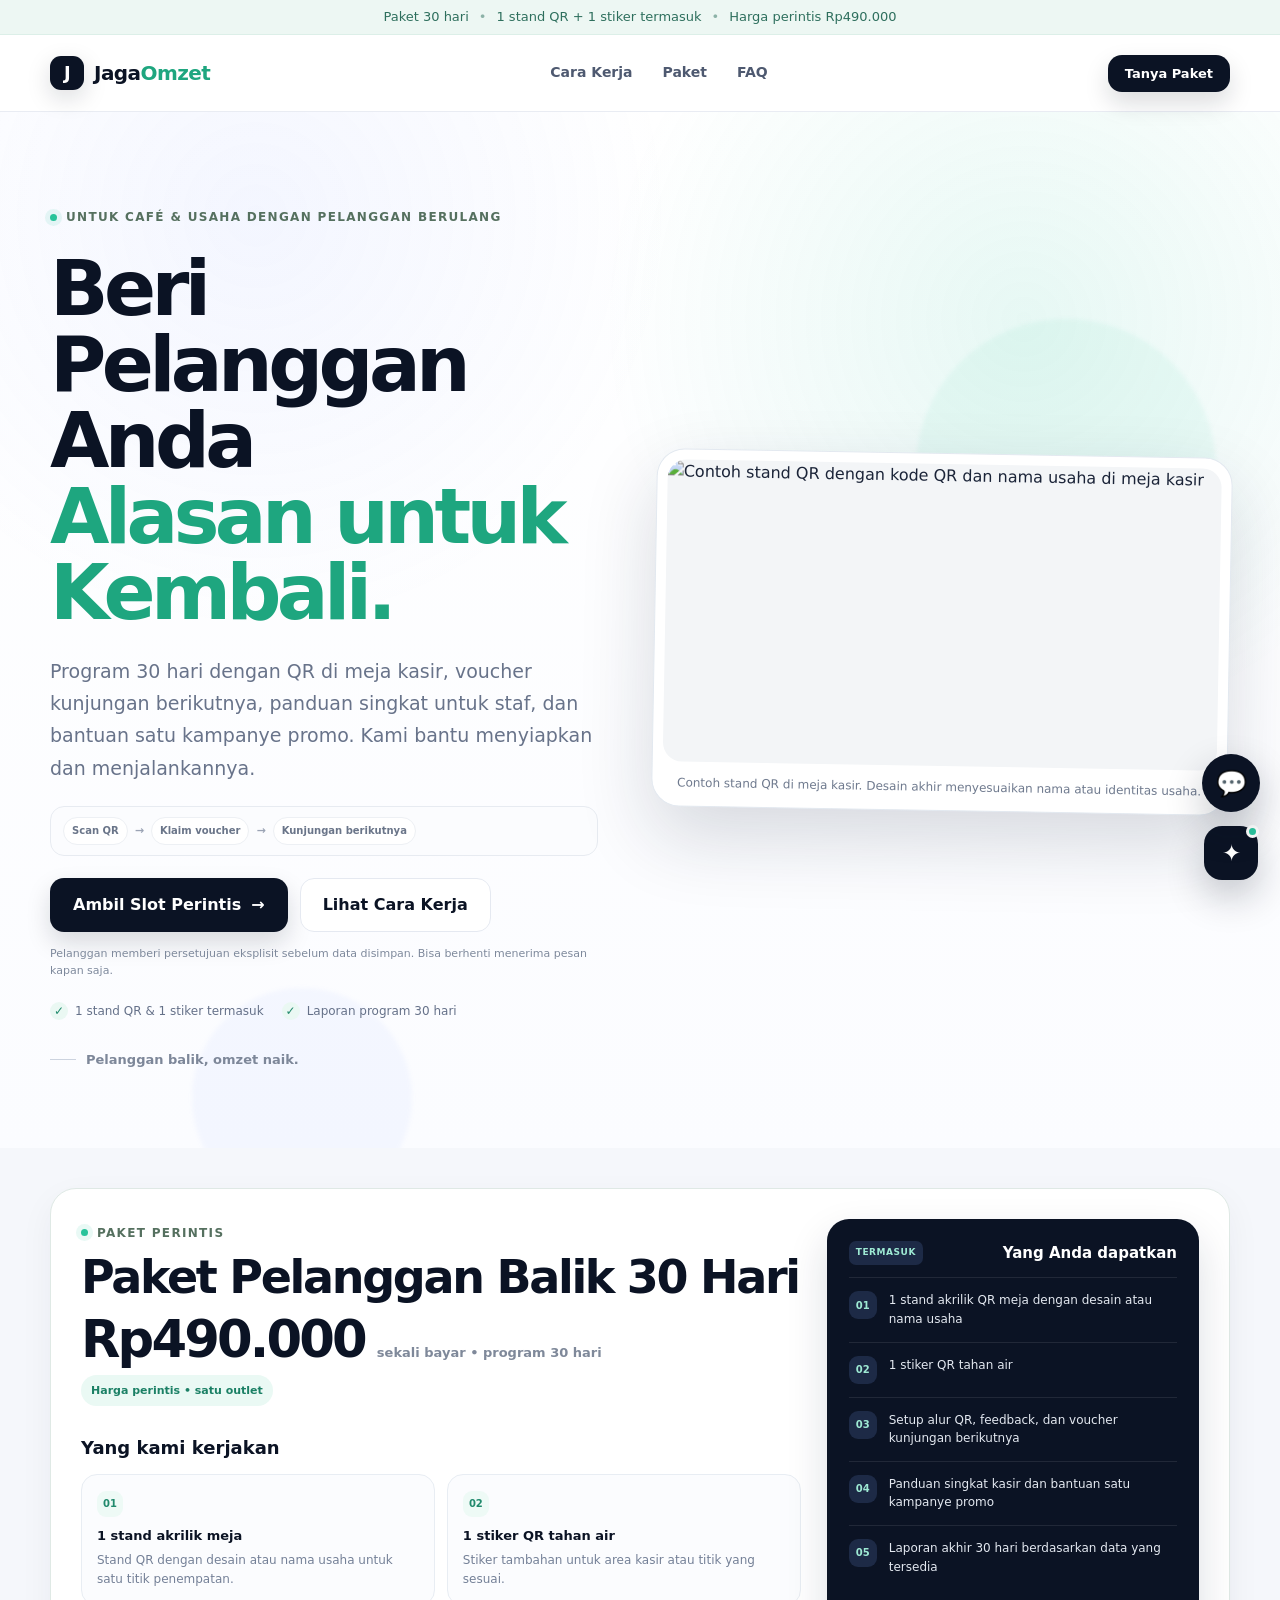
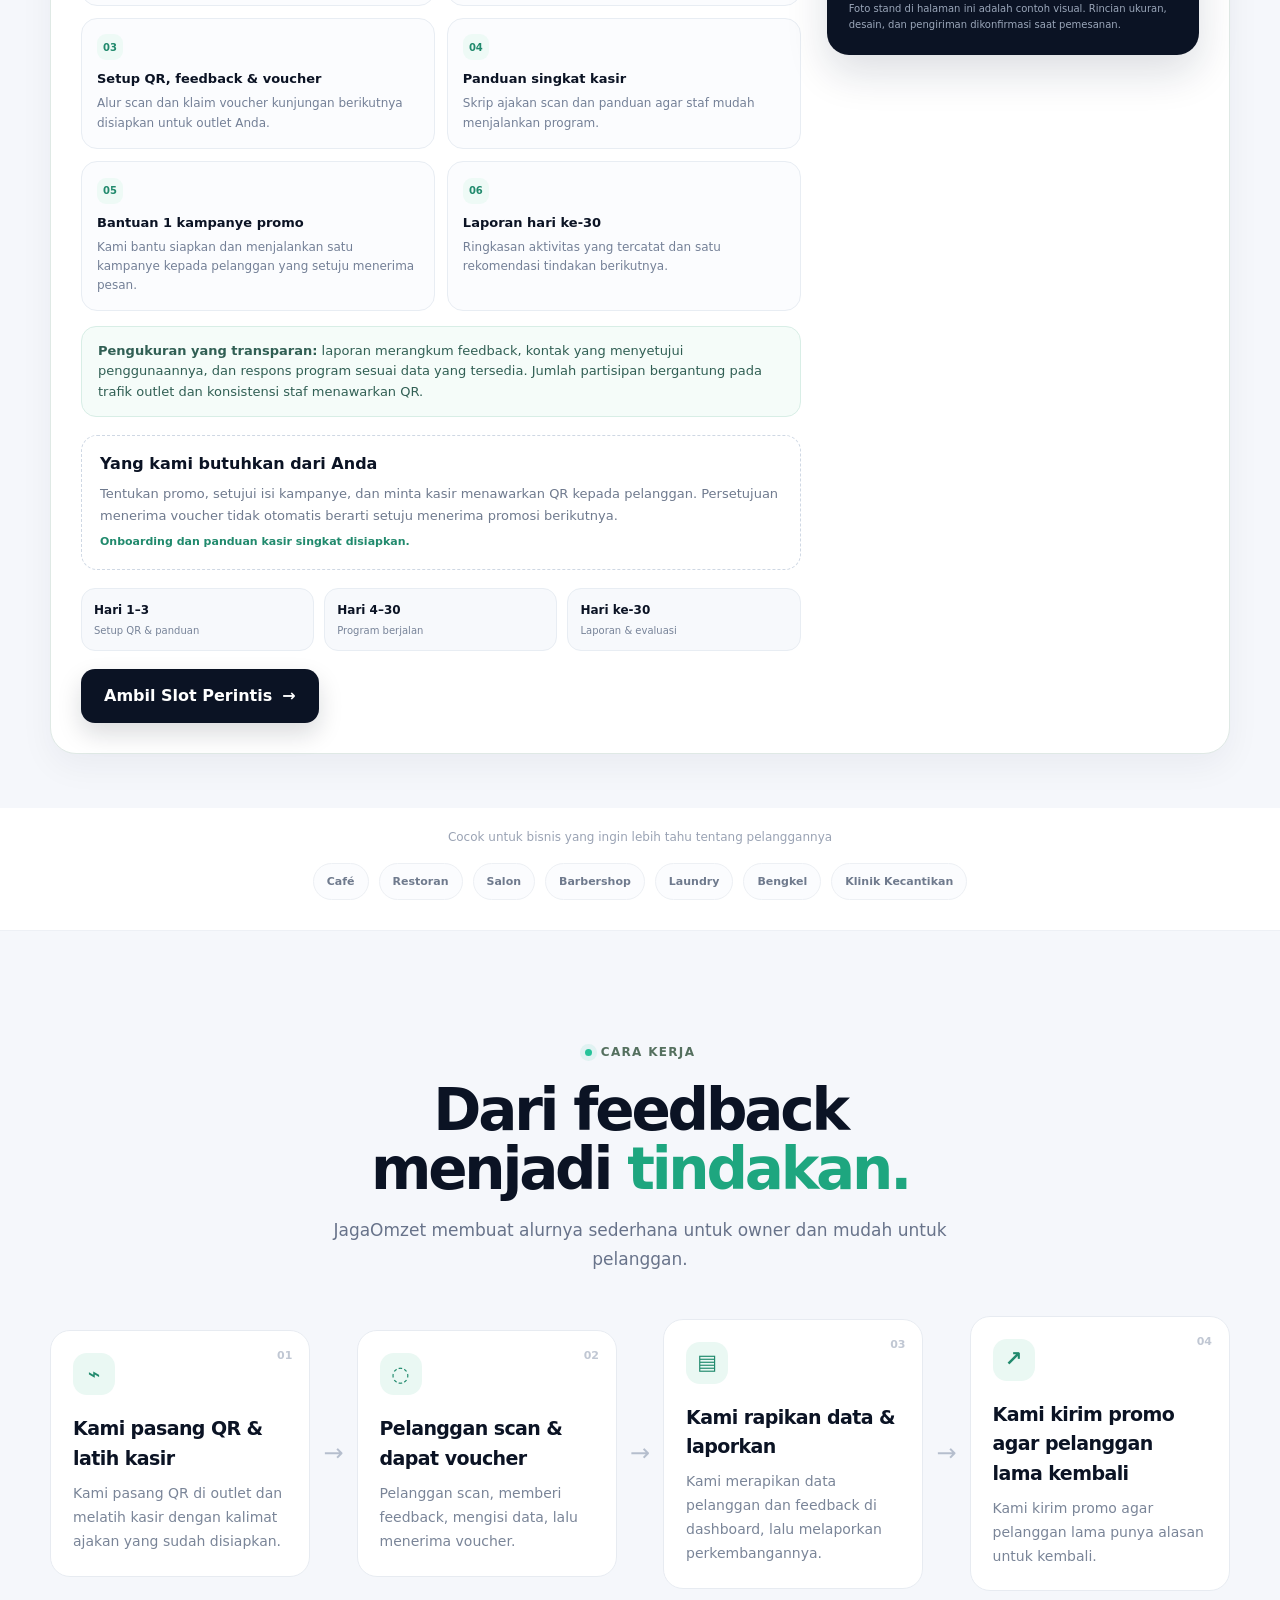
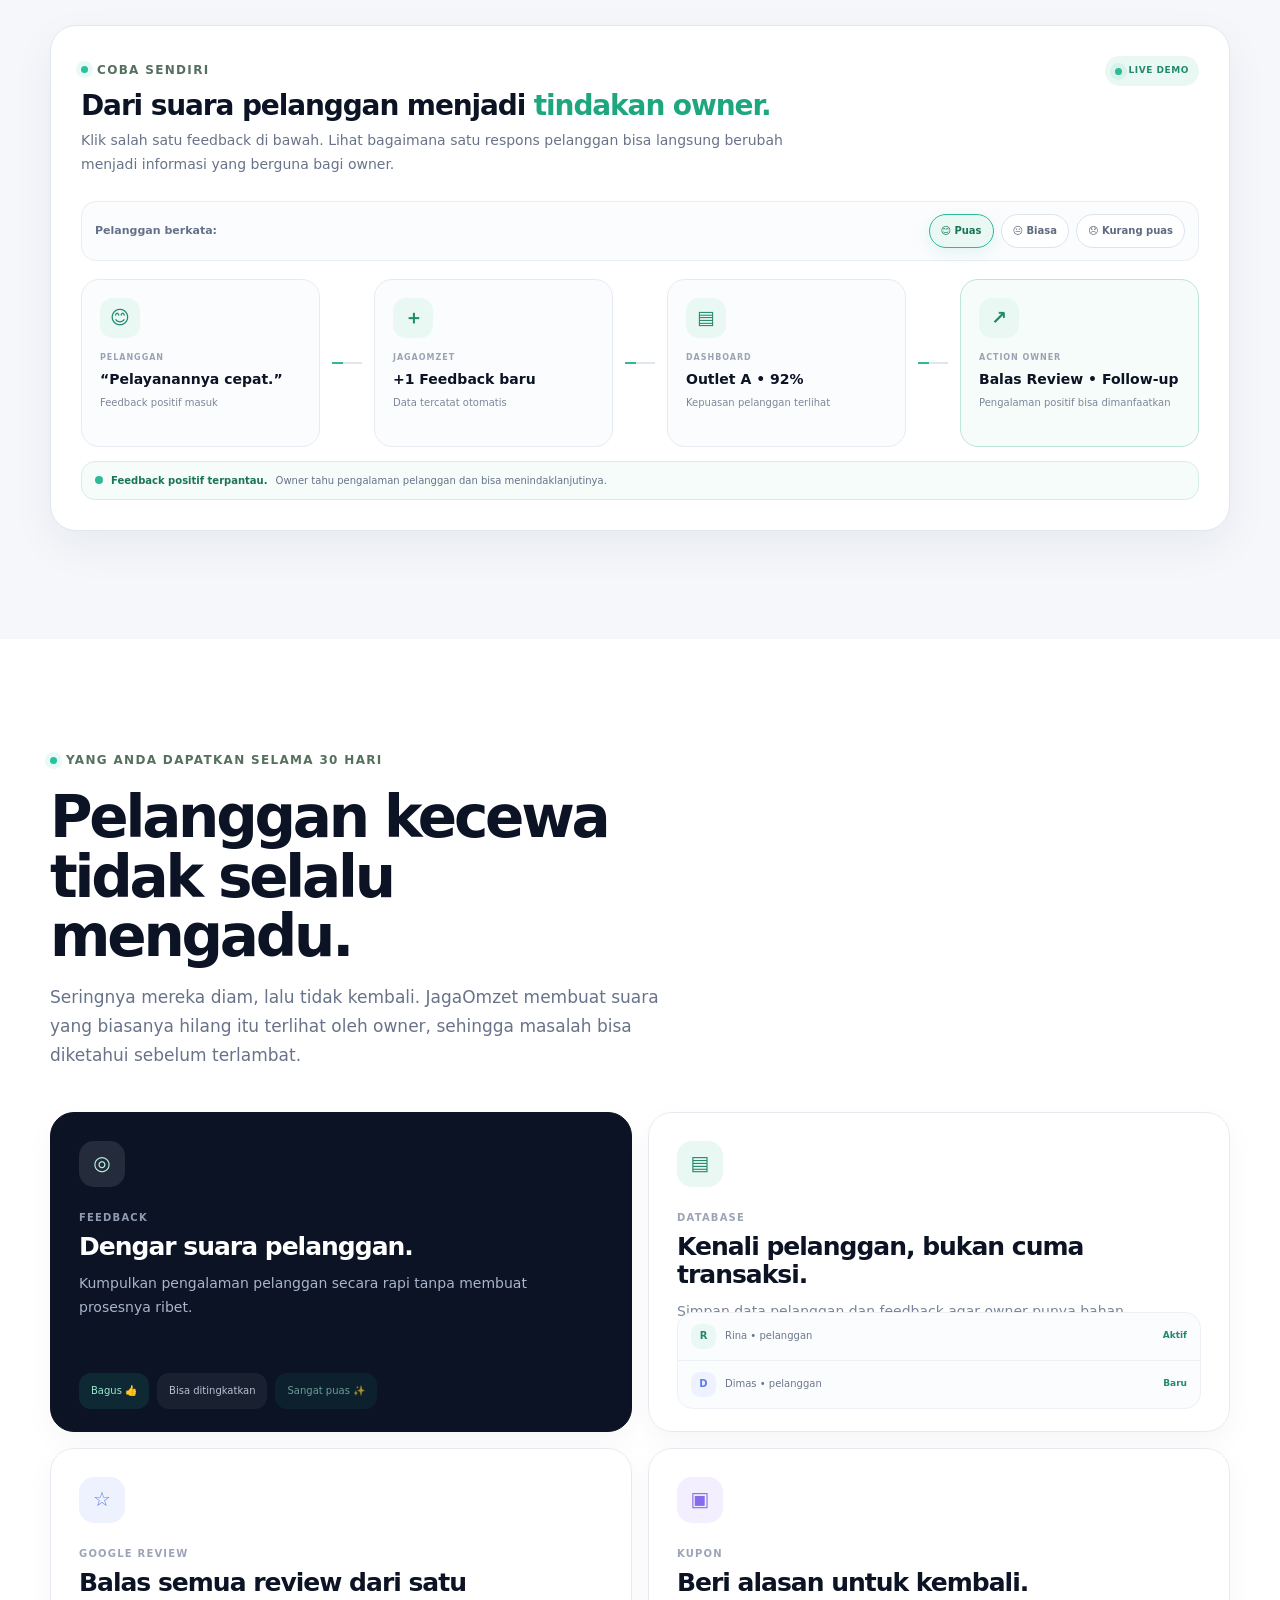
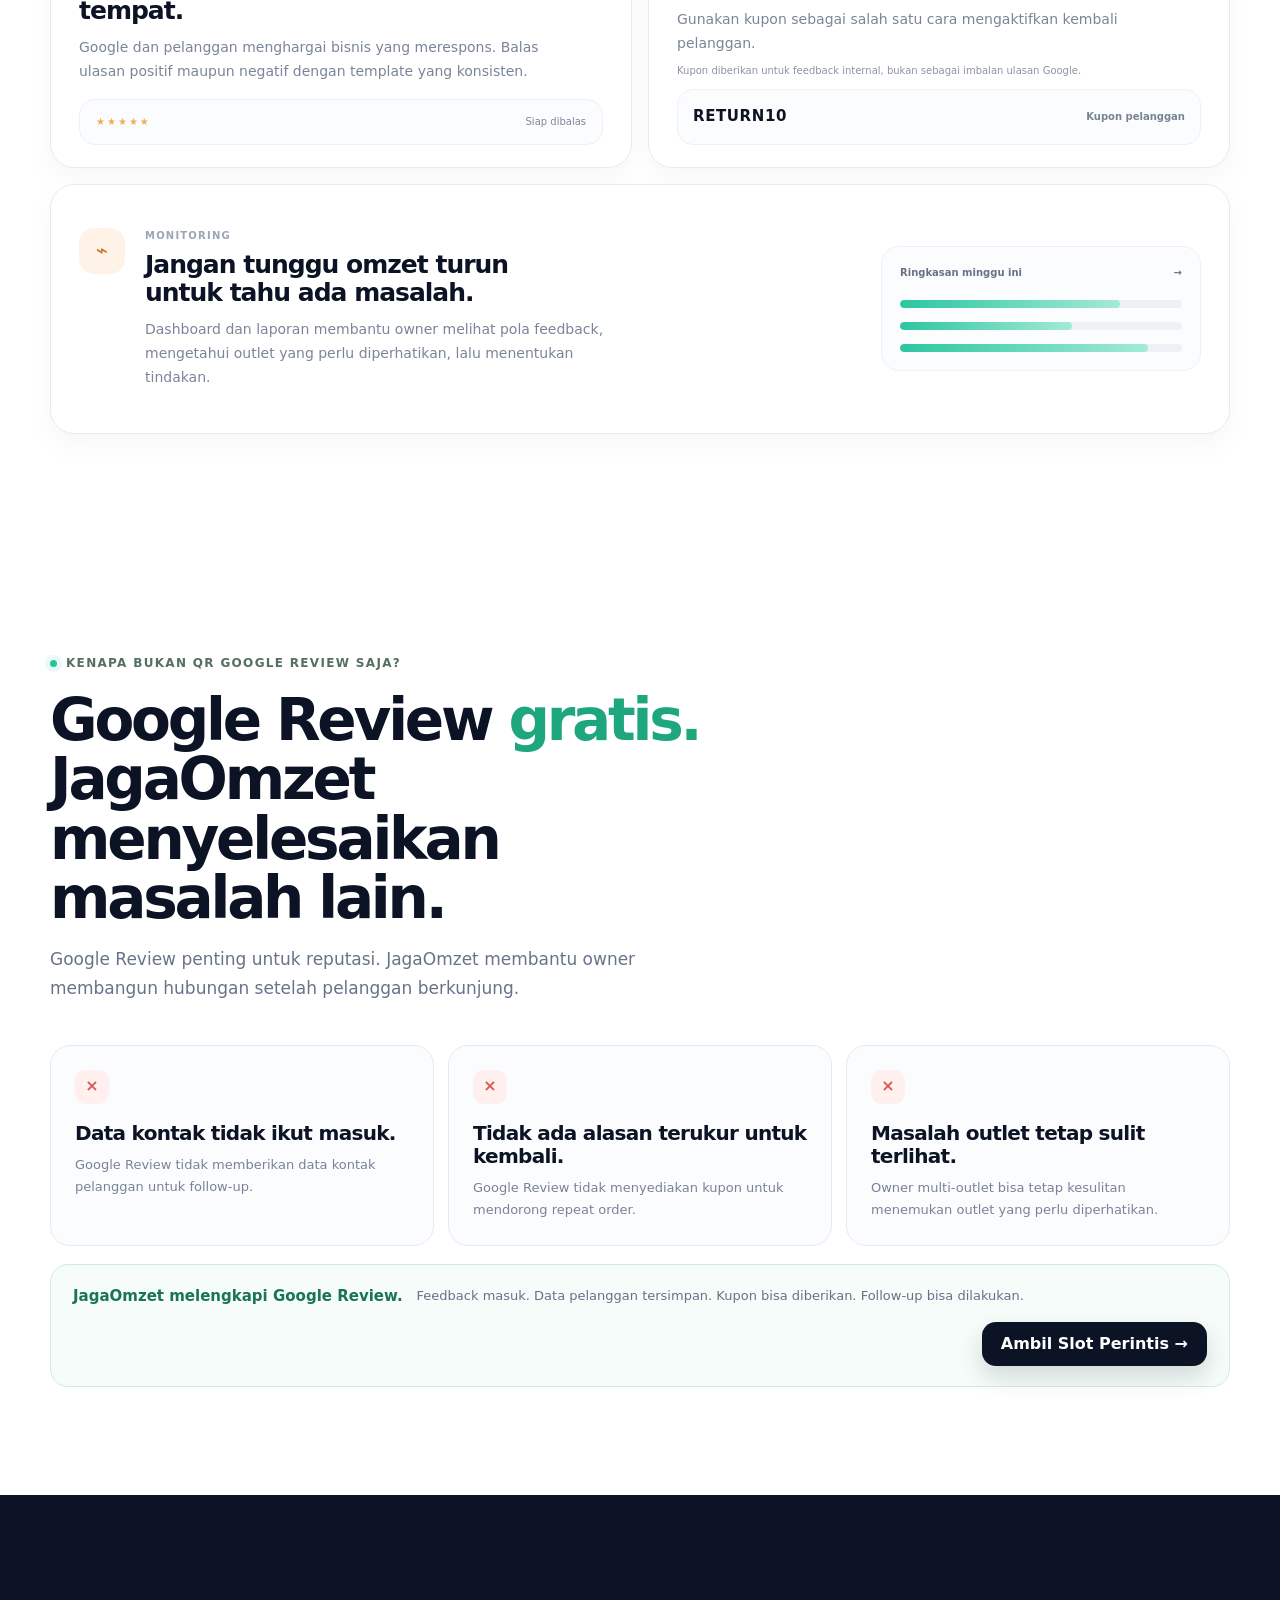
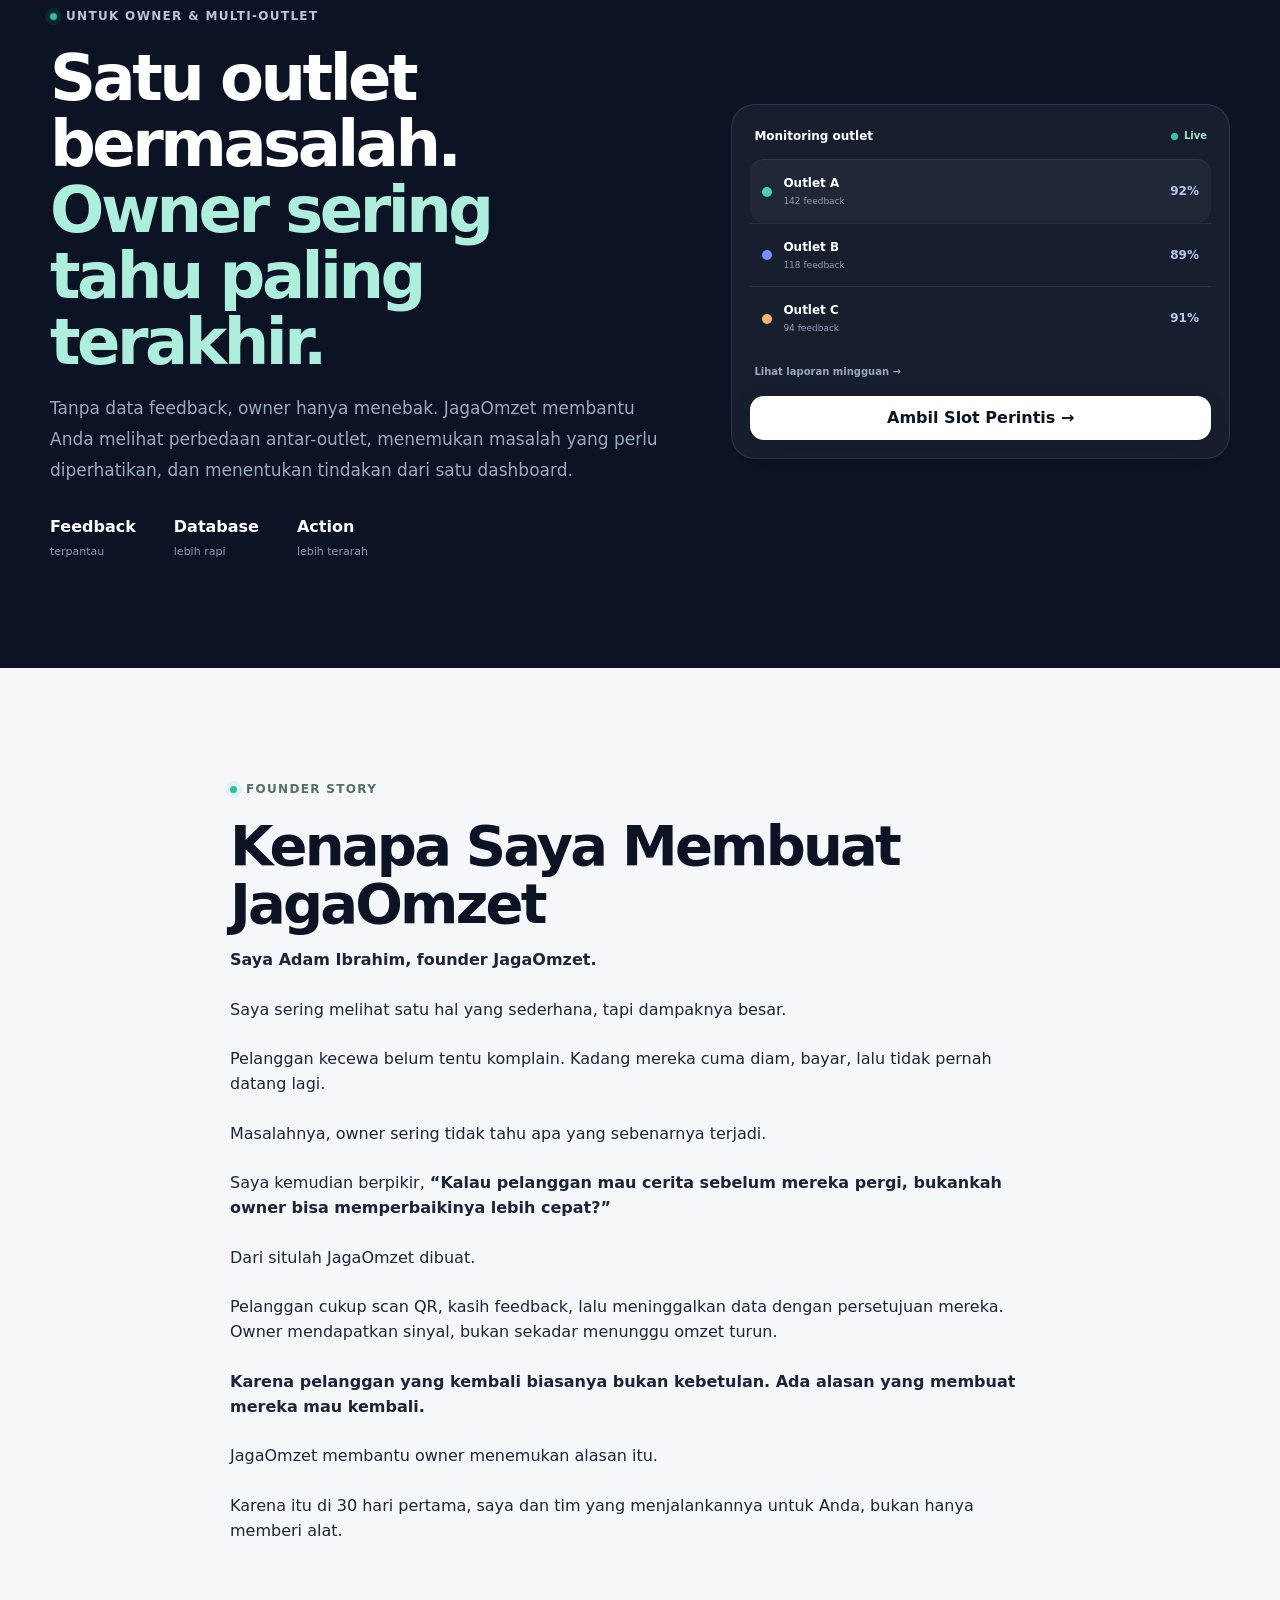
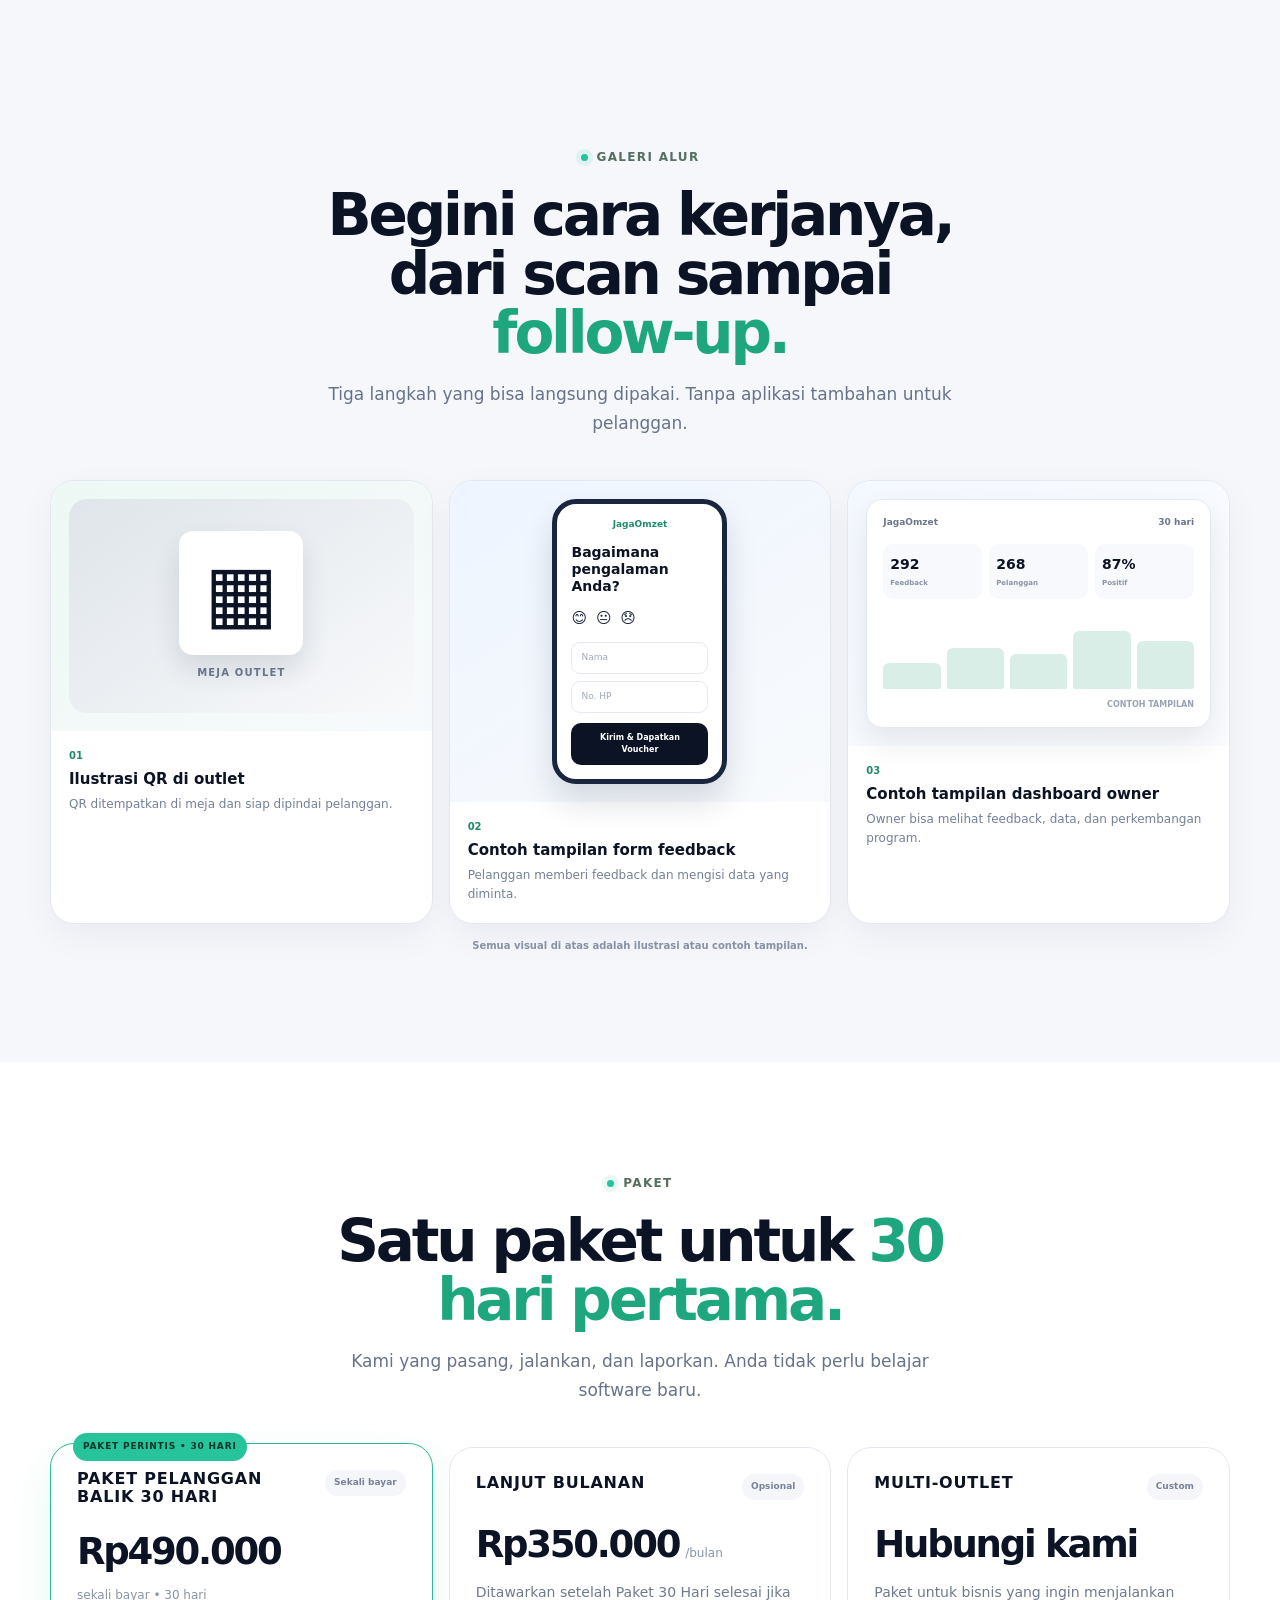
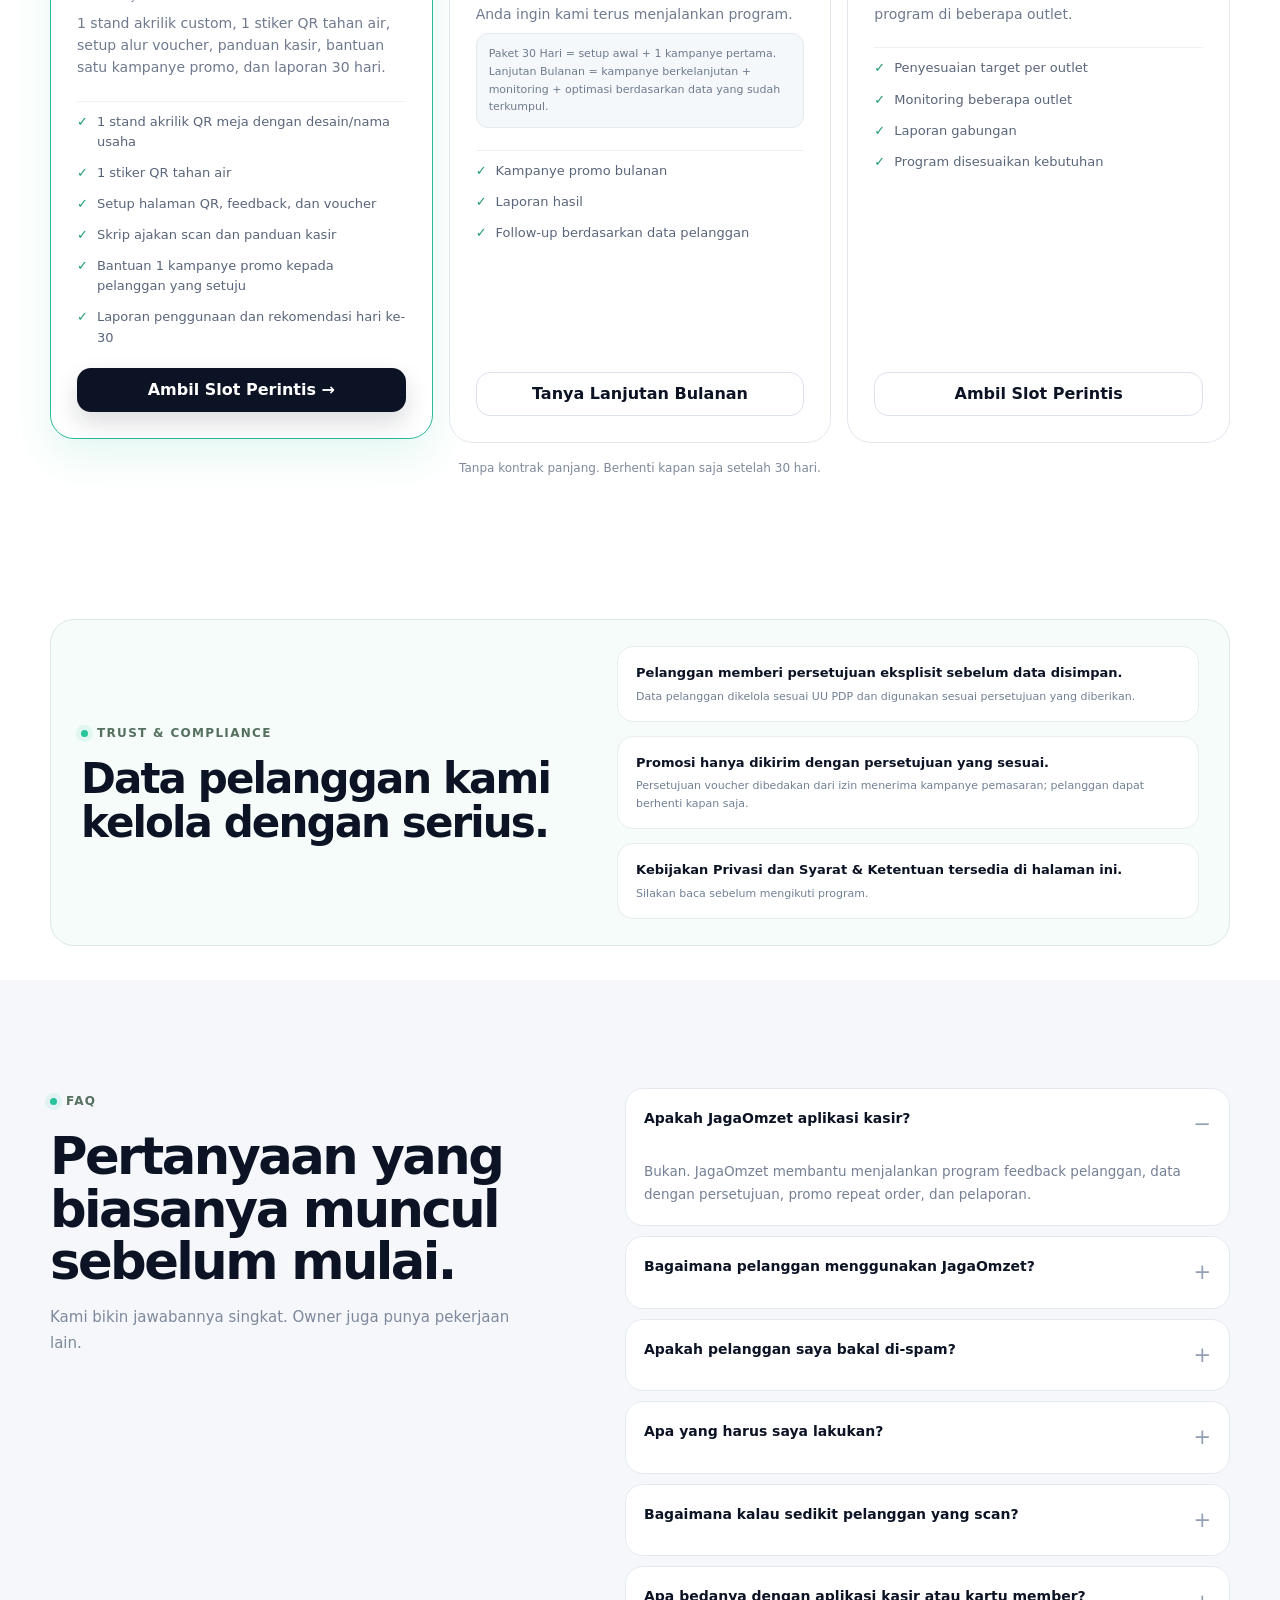
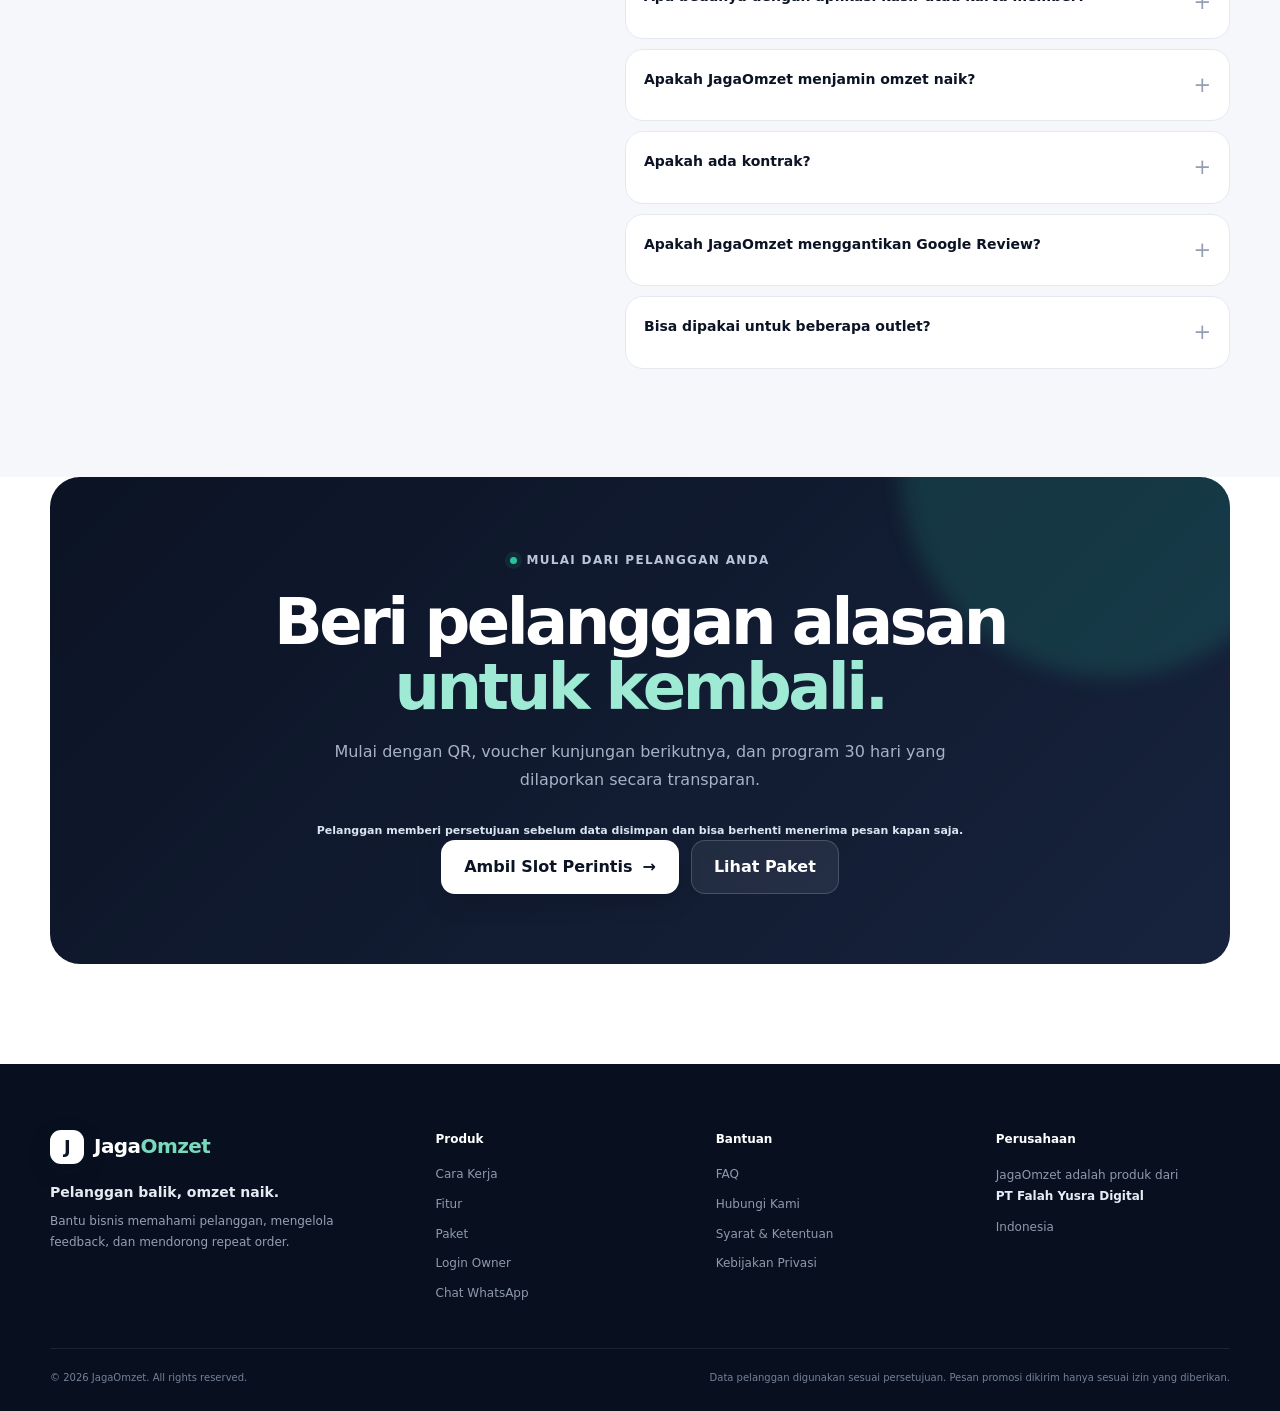
==== commit 3771f9e0: "Align FAQ structured data with package terms" ====
--- a/index.html
+++ b/index.html
@@ -23,7 +23,7 @@
       {"@type":"FAQPage","@id":"https://landing.jagaomzet.biz.id/#faqpage","mainEntity":[
         {"@type":"Question","name":"Apakah JagaOmzet aplikasi kasir?","acceptedAnswer":{"@type":"Answer","text":"Bukan. JagaOmzet membantu menjalankan program feedback pelanggan, pengumpulan data dengan persetujuan, promo repeat order, dan pelaporan."}},
         {"@type":"Question","name":"Apa yang harus saya lakukan?","acceptedAnswer":{"@type":"Answer","text":"Tempel QR, minta kasir mengajak pelanggan scan, lalu tentukan promo atau kupon. Sisanya kami kerjakan."}},
-        {"@type":"Question","name":"Bagaimana kalau pelanggan yang scan sedikit?","acceptedAnswer":{"@type":"Answer","text":"Kami sediakan kalimat ajakan kasir dan membantu mengatur penempatan QR. Jika target belum tercapai, kami evaluasi bersama."}},
+        {"@type":"Question","name":"Bagaimana kalau sedikit pelanggan yang scan?","acceptedAnswer":{"@type":"Answer","text":"Jumlah partisipan dipengaruhi trafik outlet dan konsistensi kasir menawarkan QR. Kami membantu dengan skrip ajakan dan panduan penempatan, lalu melaporkan aktivitas yang tercatat."}},
         {"@type":"Question","name":"Apa bedanya dengan aplikasi kasir atau kartu member?","acceptedAnswer":{"@type":"Answer","text":"Fokusnya feedback, data pelanggan, dan ajakan kembali yang kami jalankan. JagaOmzet bukan pengganti aplikasi kasir."}},
         {"@type":"Question","name":"Apakah ada kontrak?","acceptedAnswer":{"@type":"Answer","text":"Tidak ada kontrak panjang. Paket pertama berjalan 30 hari dan bisa berhenti setelah periode tersebut."}}
       ]}
--- a/styles.css
+++ b/styles.css
@@ -734,3 +734,20 @@
 
 .offer-target-note{display:block;margin-top:7px;color:#718095;font-size:10px;line-height:1.55}
 .package-explain{margin-top:8px!important;padding:11px 12px;border-radius:12px;background:#f5f8fb;border:1px solid #e5eaf0;color:#6f7a8e!important;font-size:11px!important;line-height:1.6!important;min-height:0!important}
+
+
+/* Landing-page offer refresh: physical QR stand and clear package contents */
+.hero-visual{position:relative;min-height:0;max-width:none;width:100%;margin:auto;display:flex;align-items:center;justify-content:center;padding:8px 0 18px}
+.hero-product-photo{width:100%;max-width:720px;margin:0;padding:10px;border:1px solid #e3e9f0;border-radius:28px;background:#fff;box-shadow:0 30px 75px rgba(17,29,55,.16);overflow:hidden;transform:rotate(1deg)}
+.hero-product-photo img{display:block;width:100%;height:auto;aspect-ratio:1380/752;object-fit:cover;border-radius:19px;background:#f3f5f7}
+.hero-product-photo figcaption{padding:12px 8px 4px;color:#6f7a8e;font-size:12px;line-height:1.55;text-align:center}
+.offer-includes-card{padding:22px;border-radius:22px;background:#0b1324;color:#fff;box-shadow:0 18px 42px rgba(17,29,55,.14)}
+.offer-includes-head{display:flex;gap:10px;align-items:center;justify-content:space-between;margin-bottom:12px}
+.offer-includes-head span{padding:5px 7px;border-radius:7px;background:#1d2a46;color:#9eead4;font-size:9px;font-weight:900;letter-spacing:.06em}
+.offer-includes-head strong{font-size:15px;line-height:1.3}
+.offer-includes-item{display:flex;gap:12px;align-items:flex-start;padding:13px 0;border-top:1px solid rgba(255,255,255,.09)}
+.offer-includes-item b{display:grid;place-items:center;flex:0 0 28px;height:28px;border-radius:9px;background:#1d2a46;color:#9eead4;font-size:10px}
+.offer-includes-item span{color:#e3e8f0;font-size:12px;line-height:1.55}
+.offer-includes-card small{display:block;margin-top:12px;color:#9ba7ba;font-size:10px;line-height:1.6}
+@media (max-width:1050px){.hero-visual{min-height:0;max-width:760px}.hero-product-photo{max-width:760px}}
+@media (max-width:560px){.hero-visual{min-height:0;padding:0 0 8px}.hero-product-photo{padding:6px;border-radius:20px;transform:none}.hero-product-photo img{border-radius:14px}.hero-product-photo figcaption{font-size:11px;padding:10px 6px 3px}.offer-includes-card{padding:18px}}
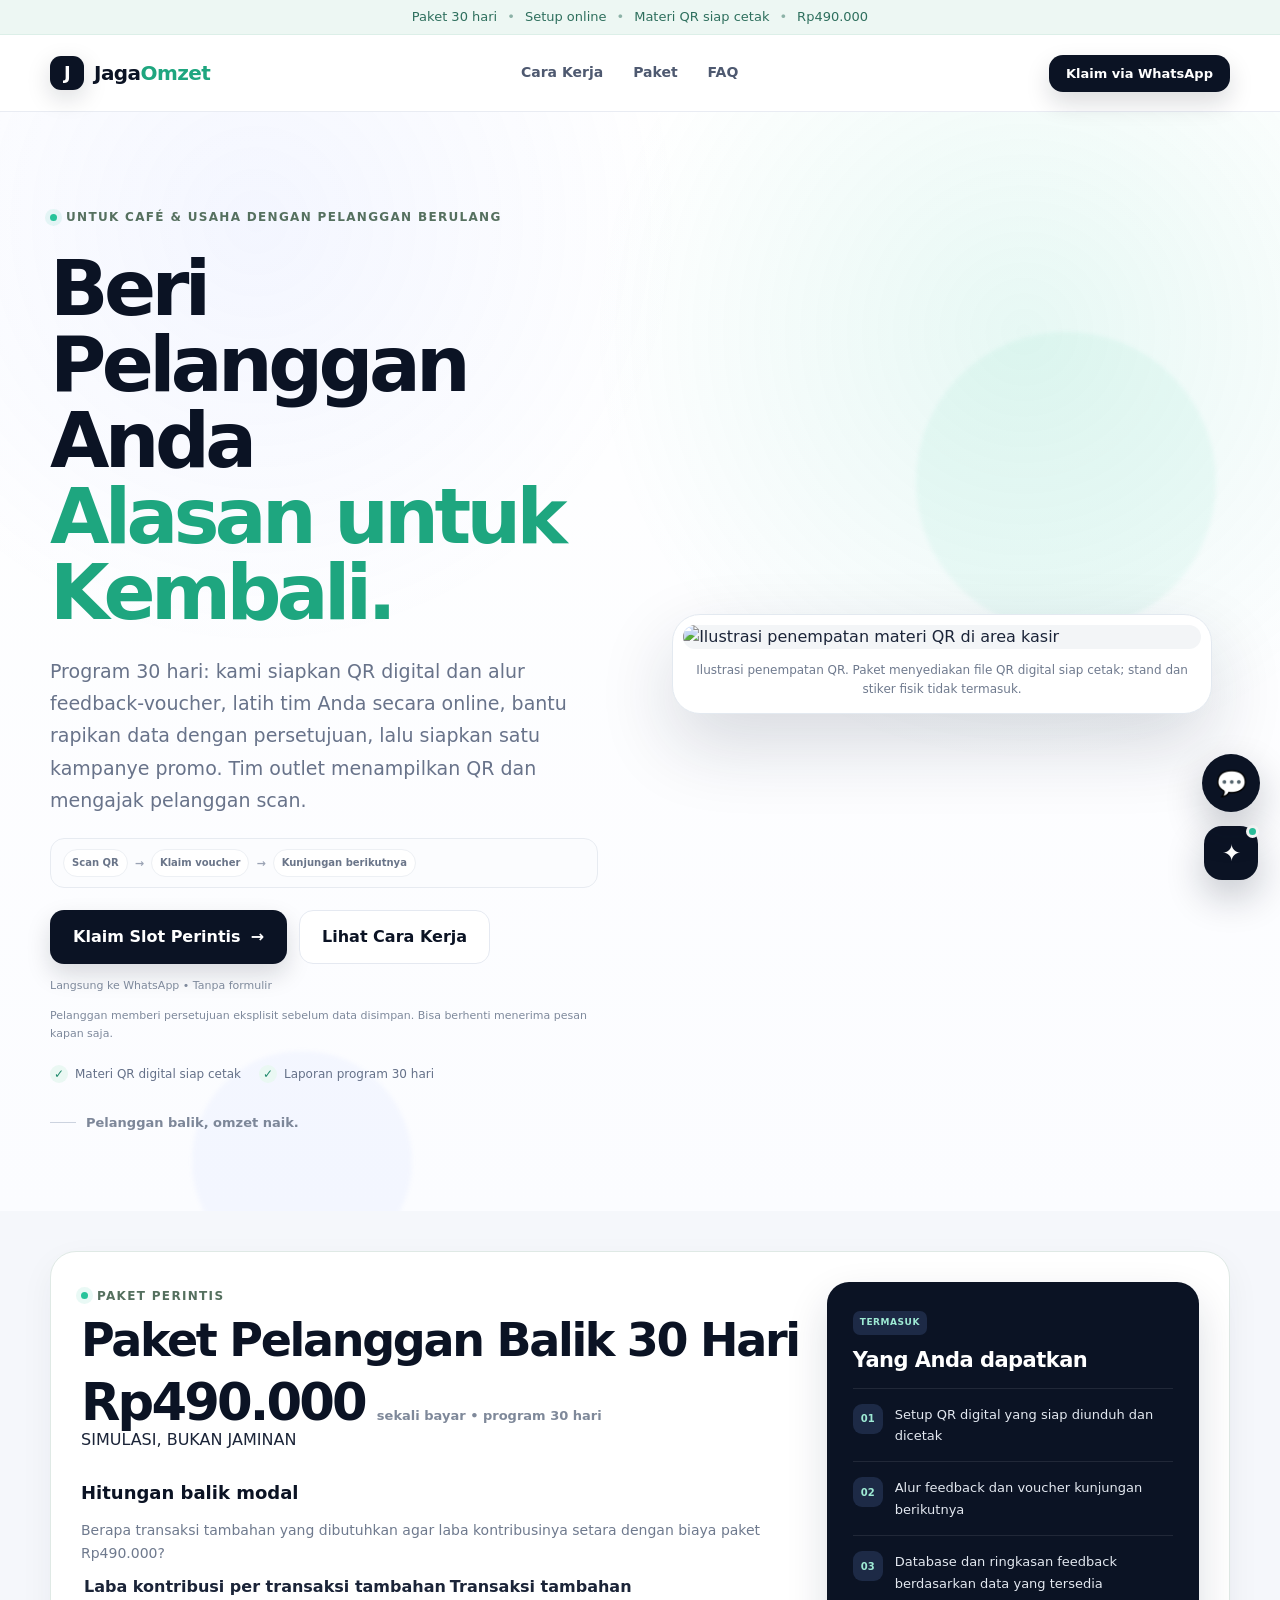
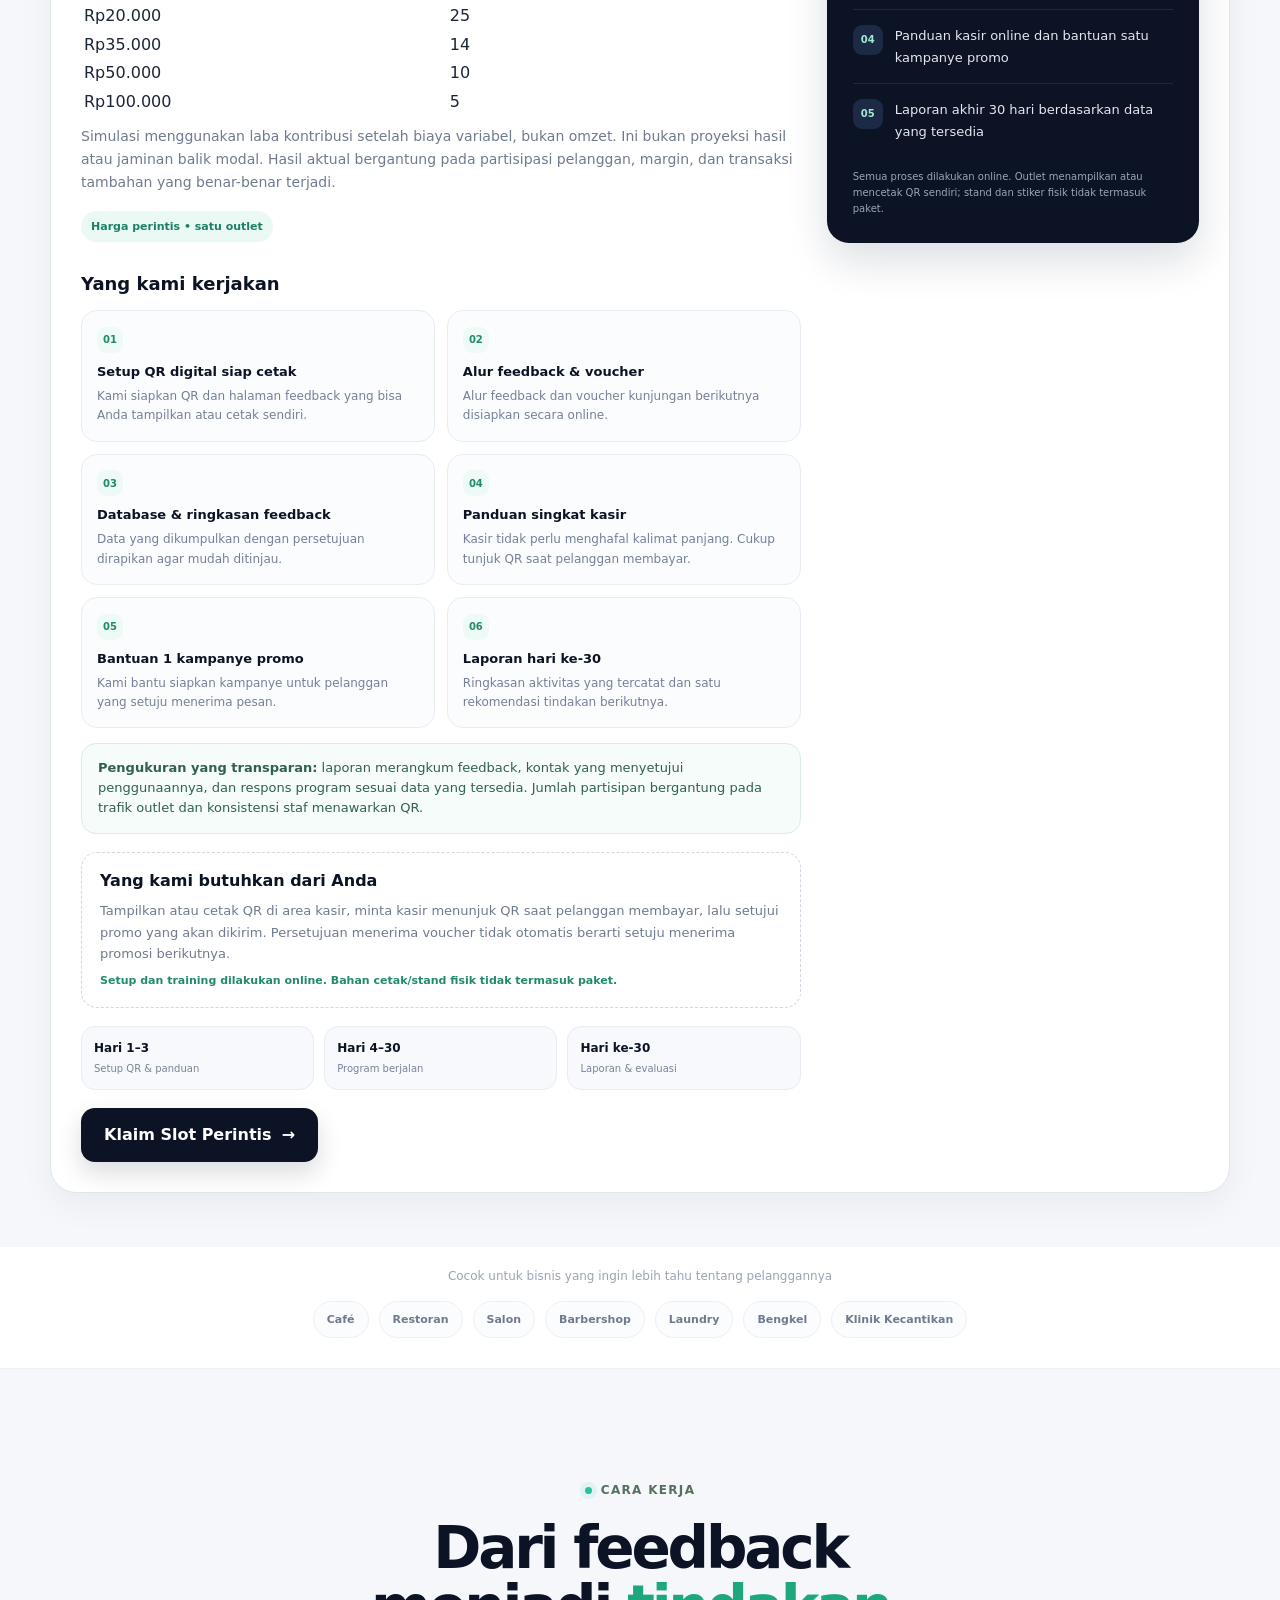
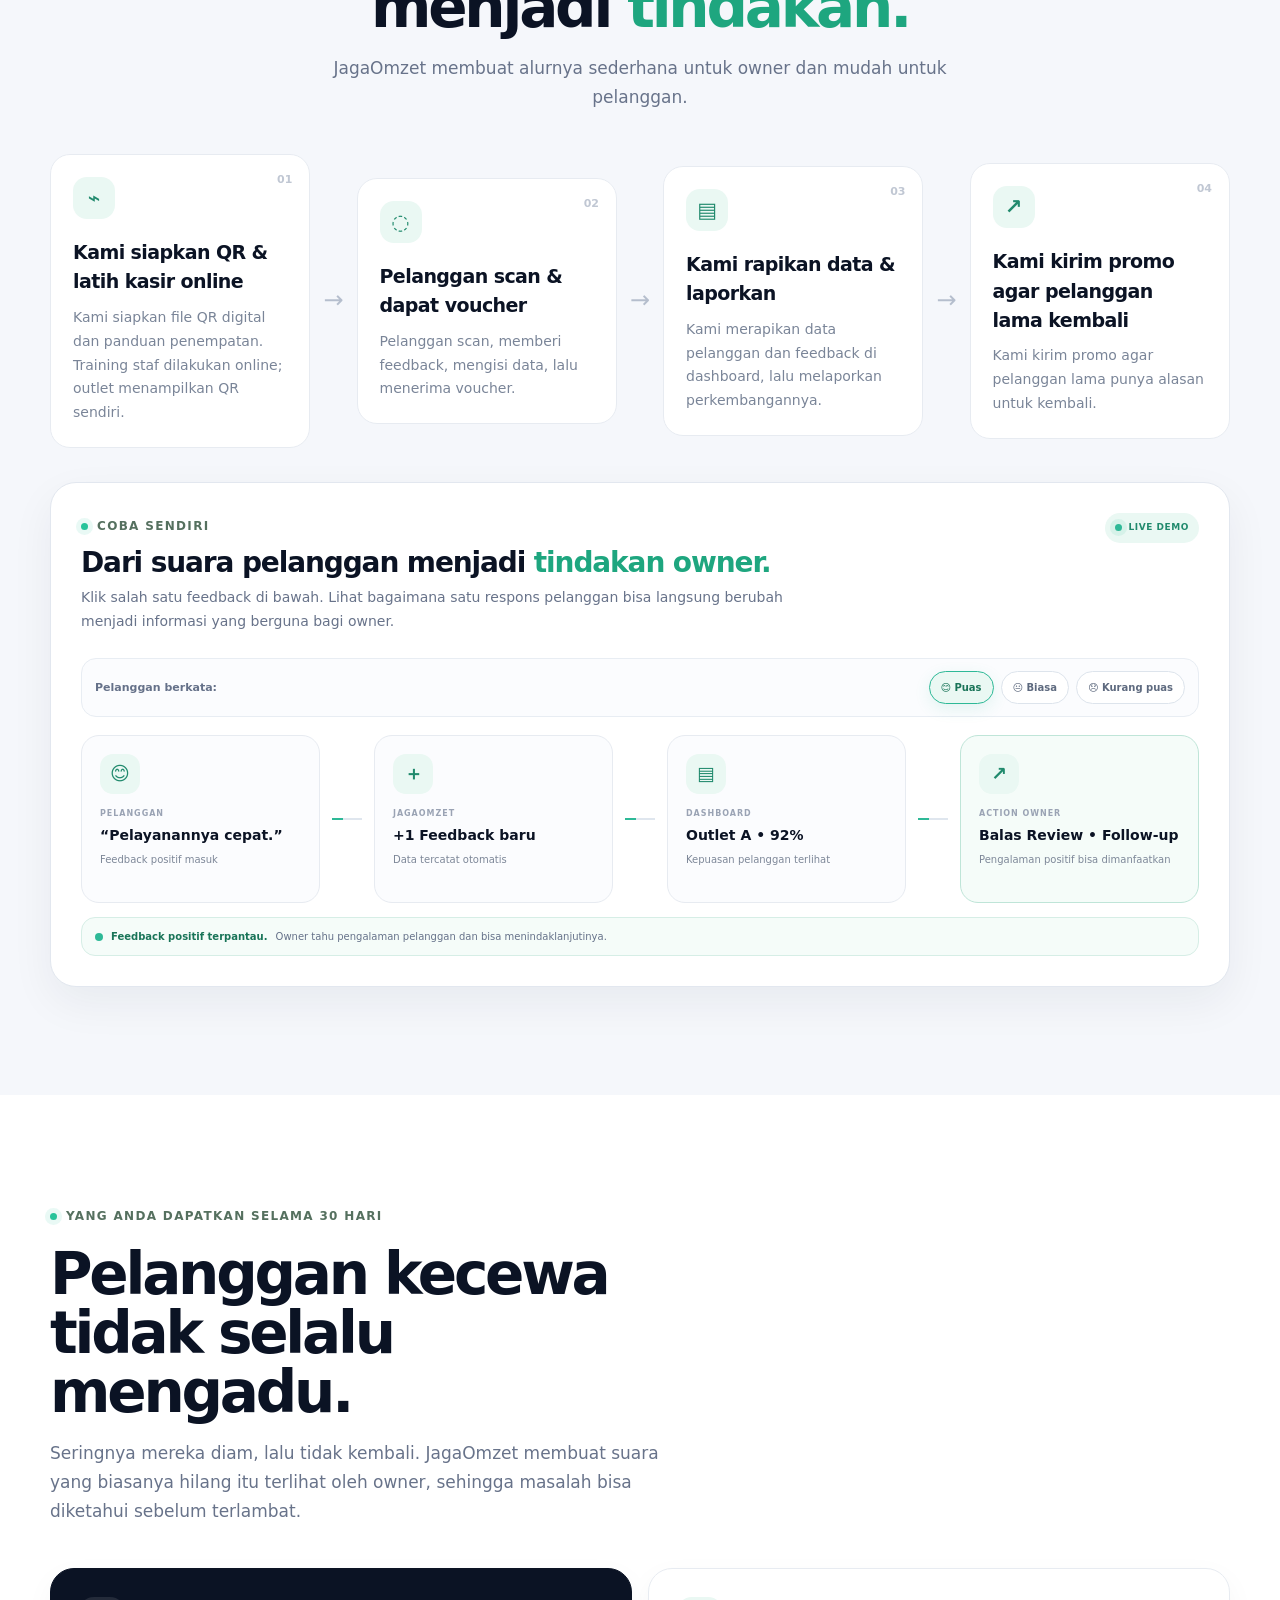
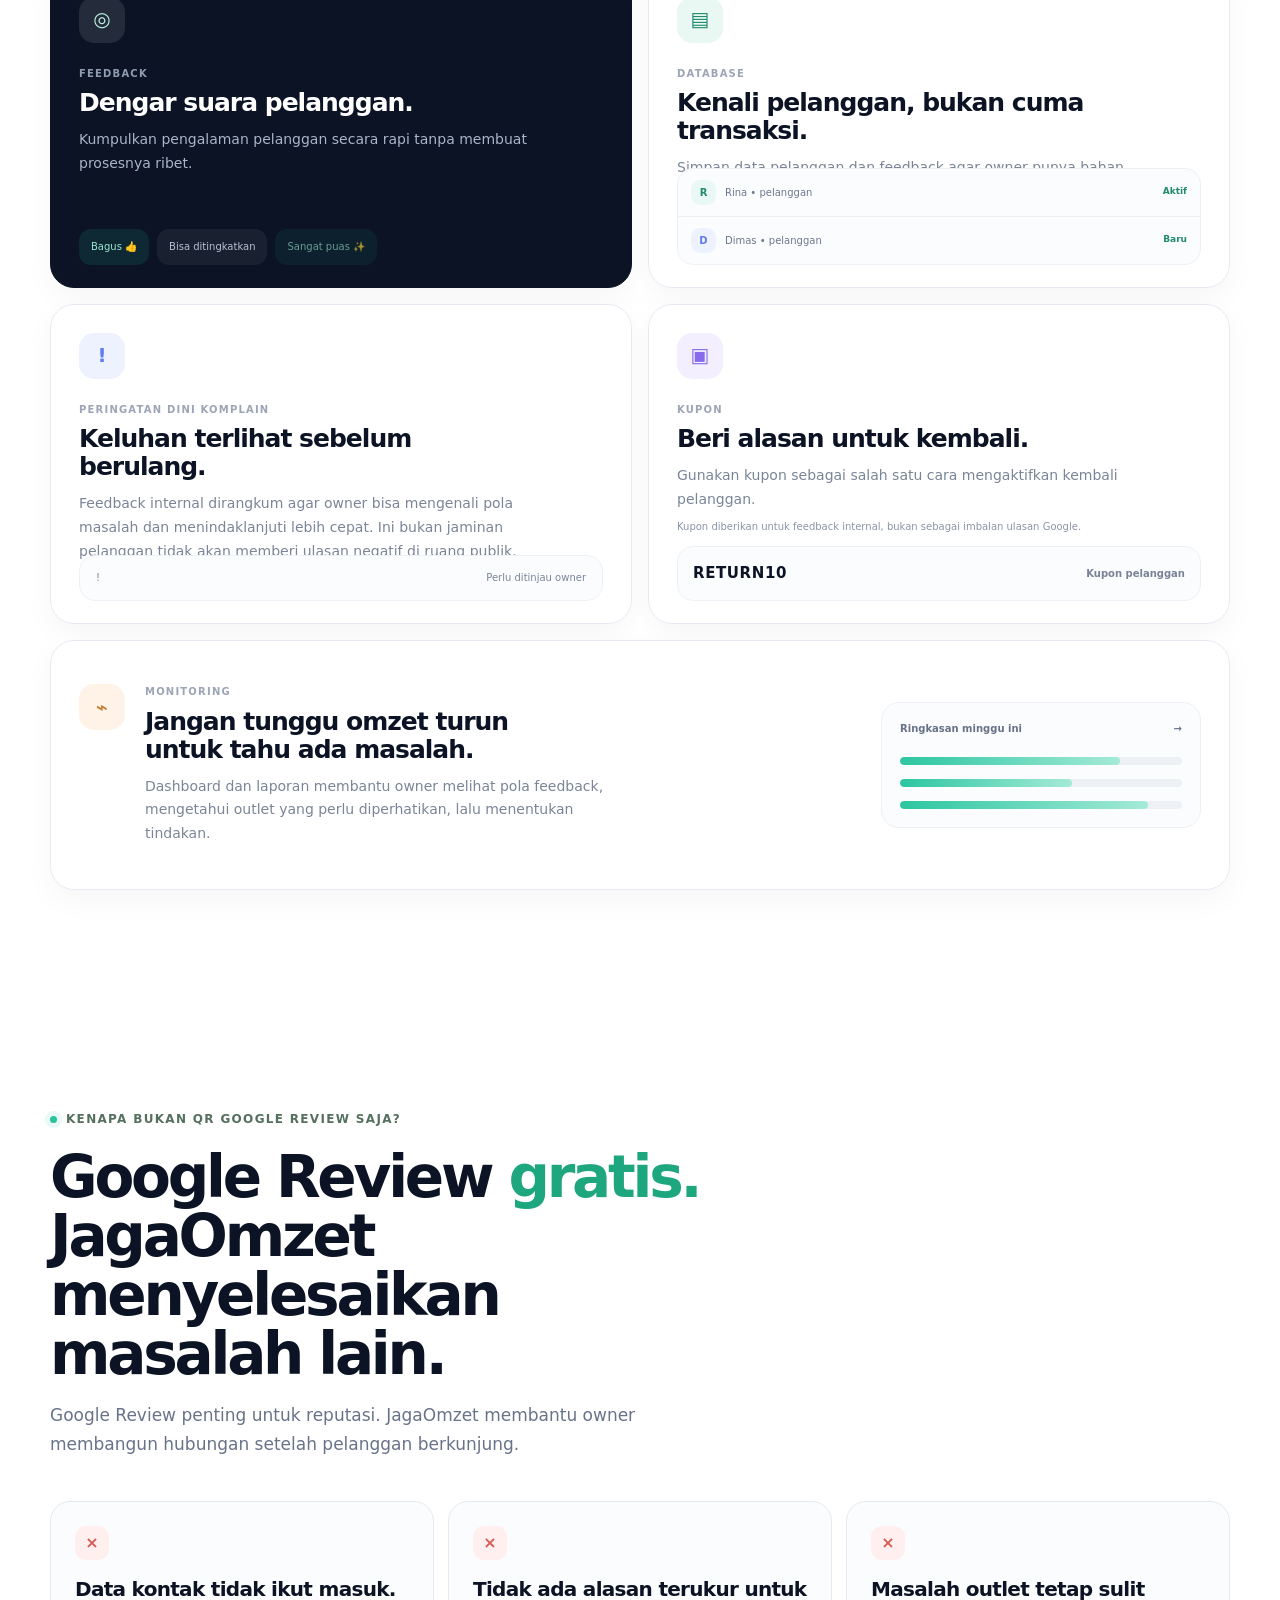
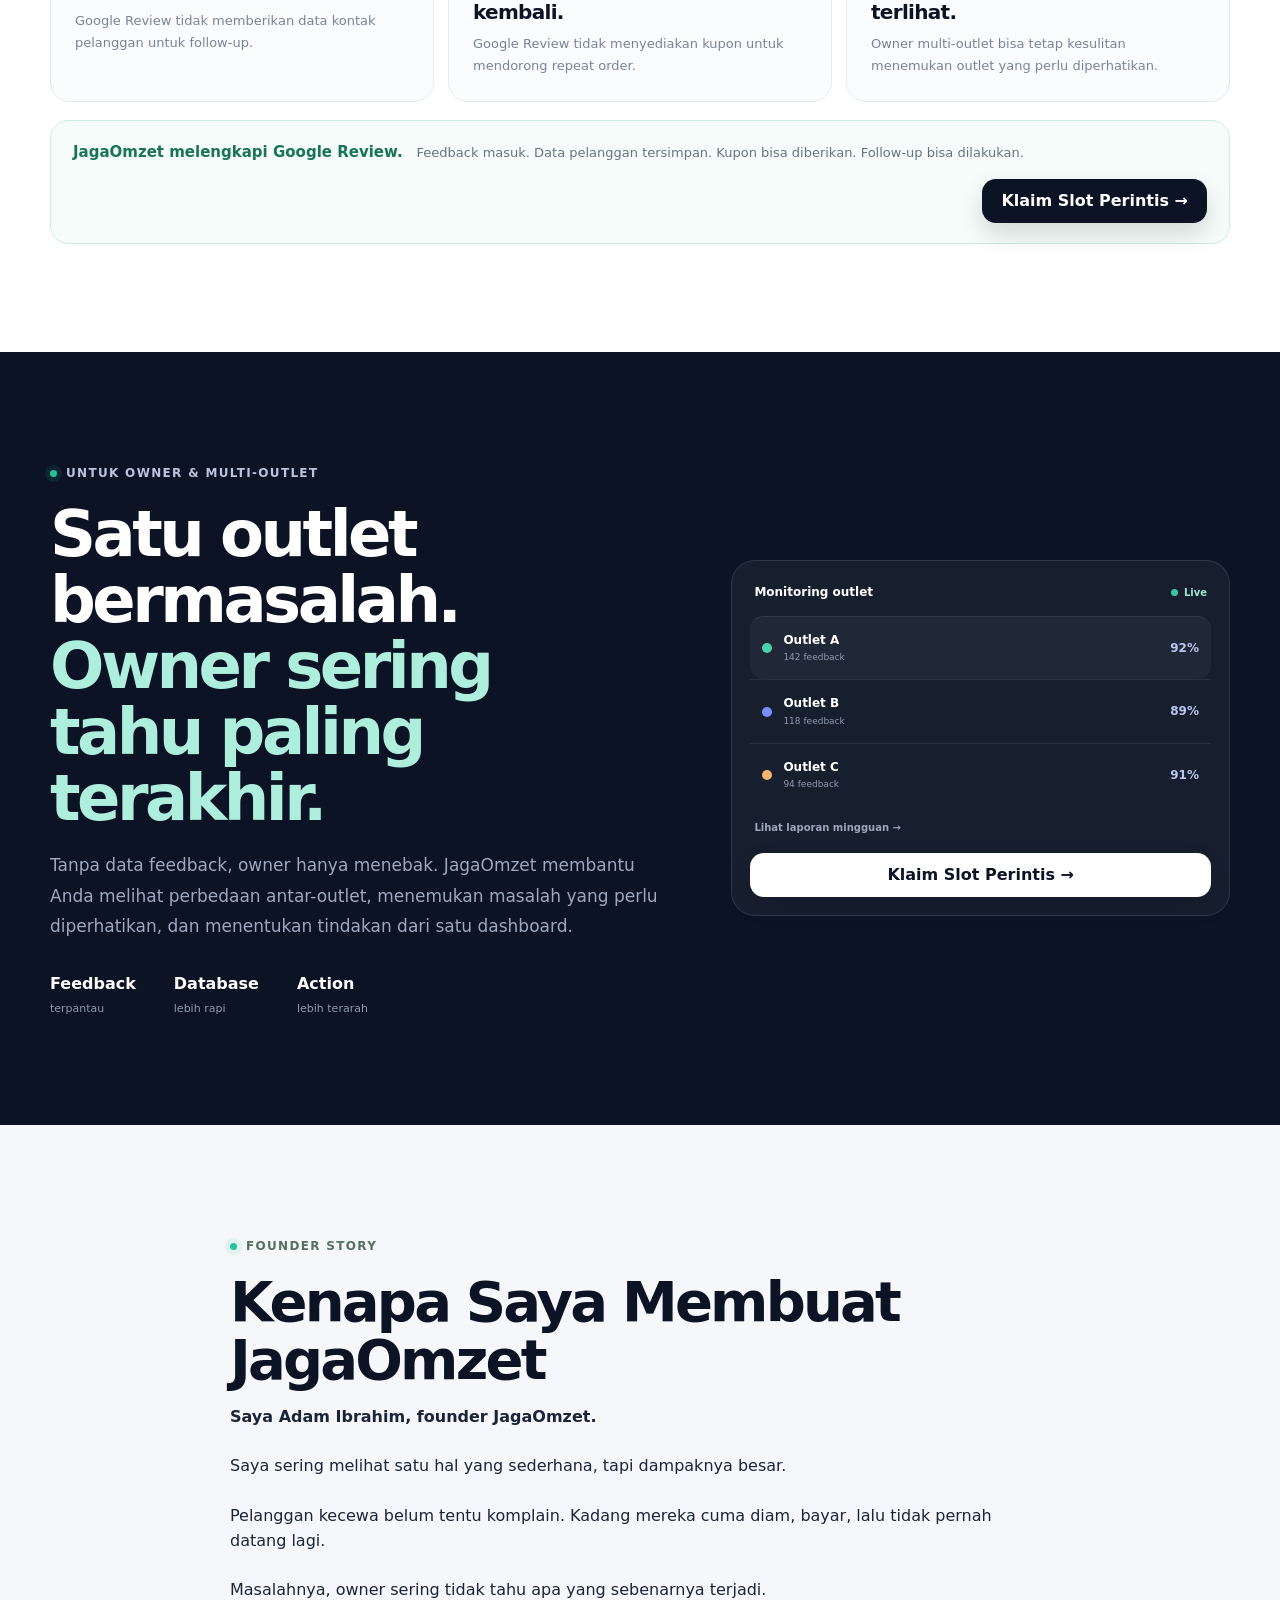
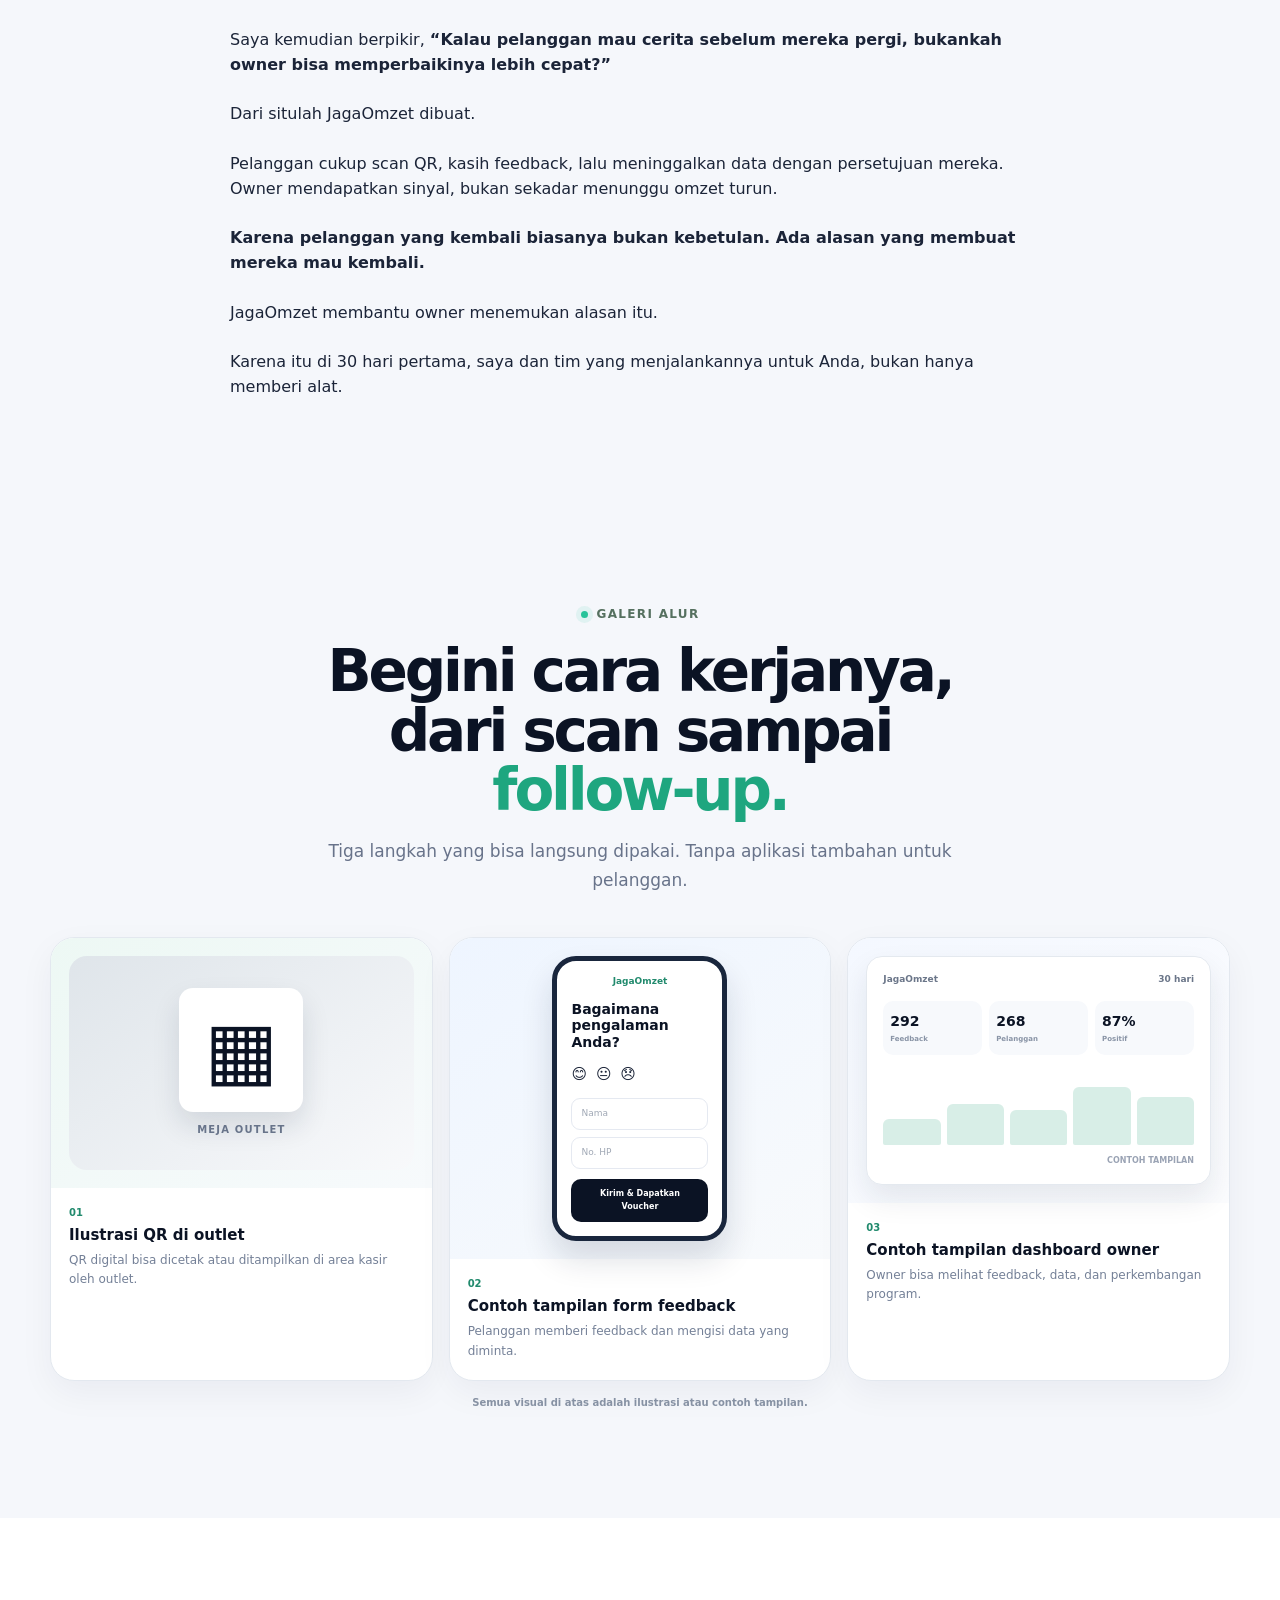
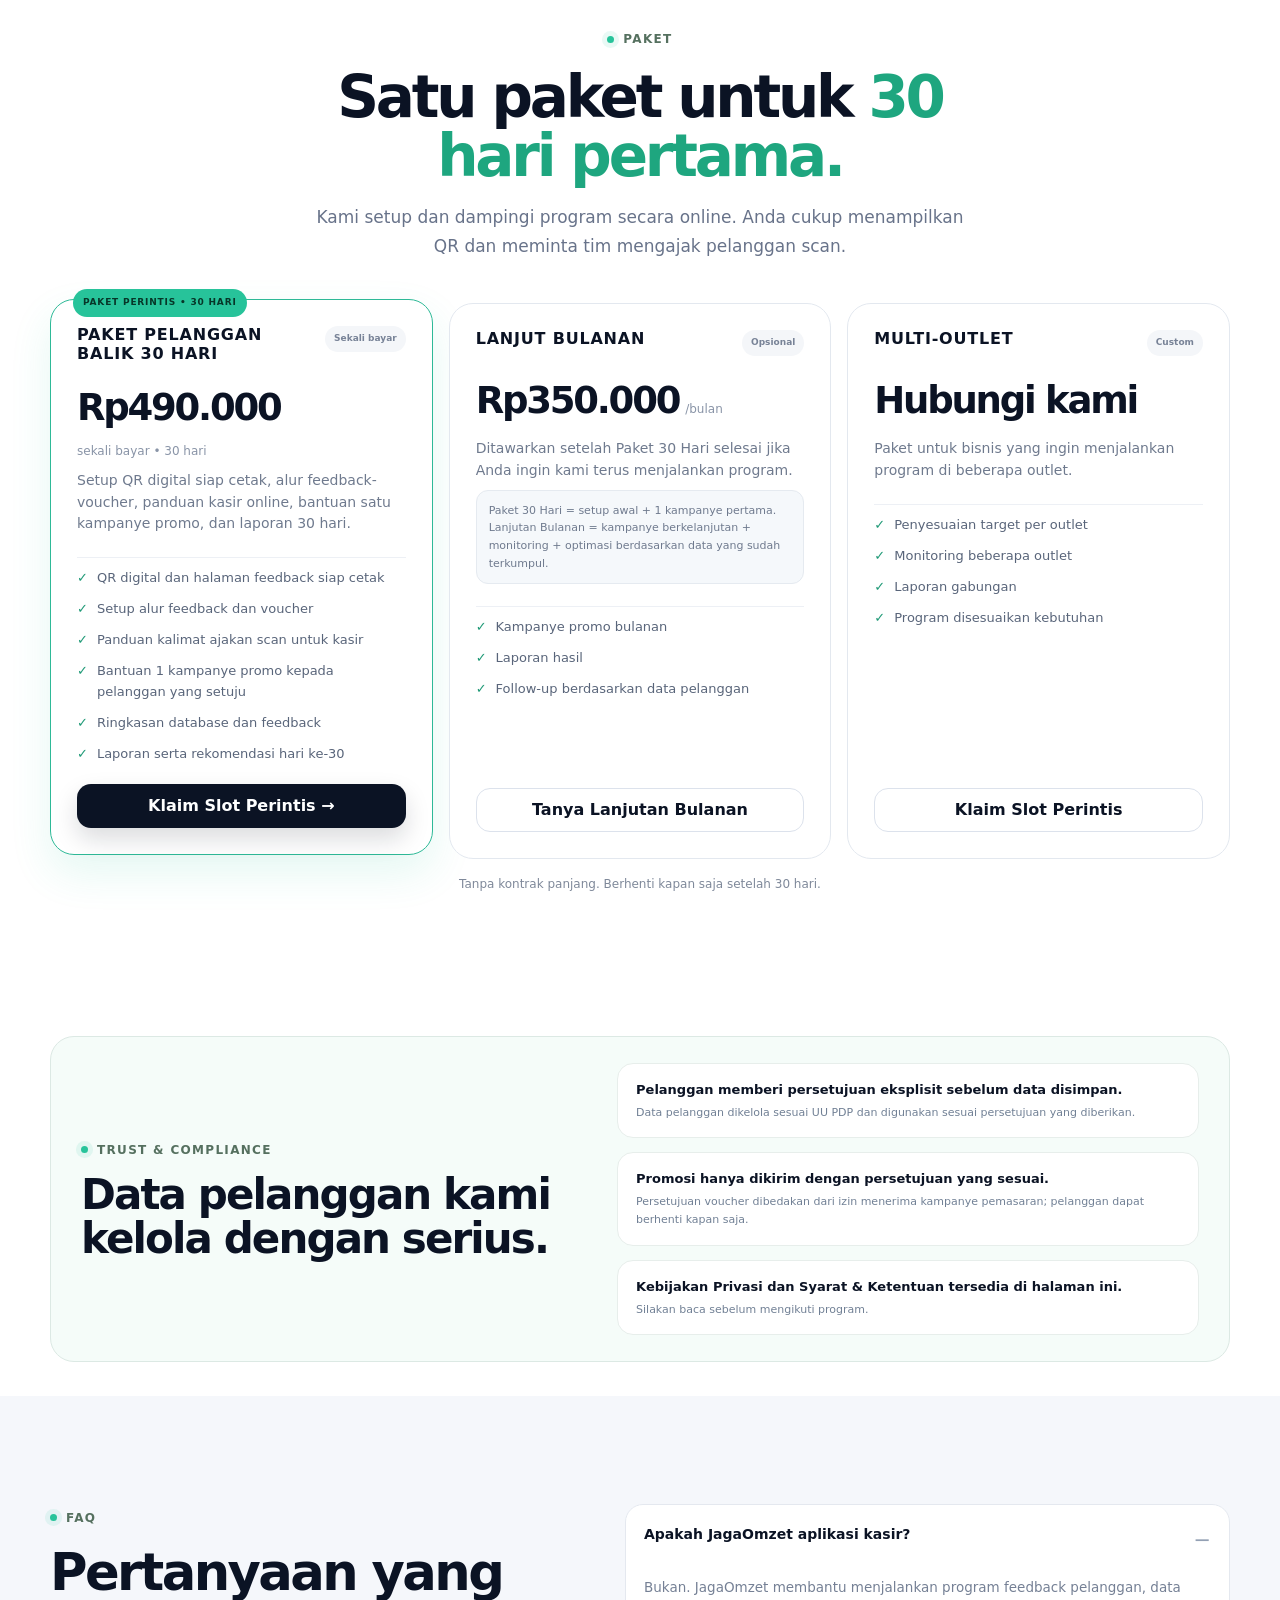
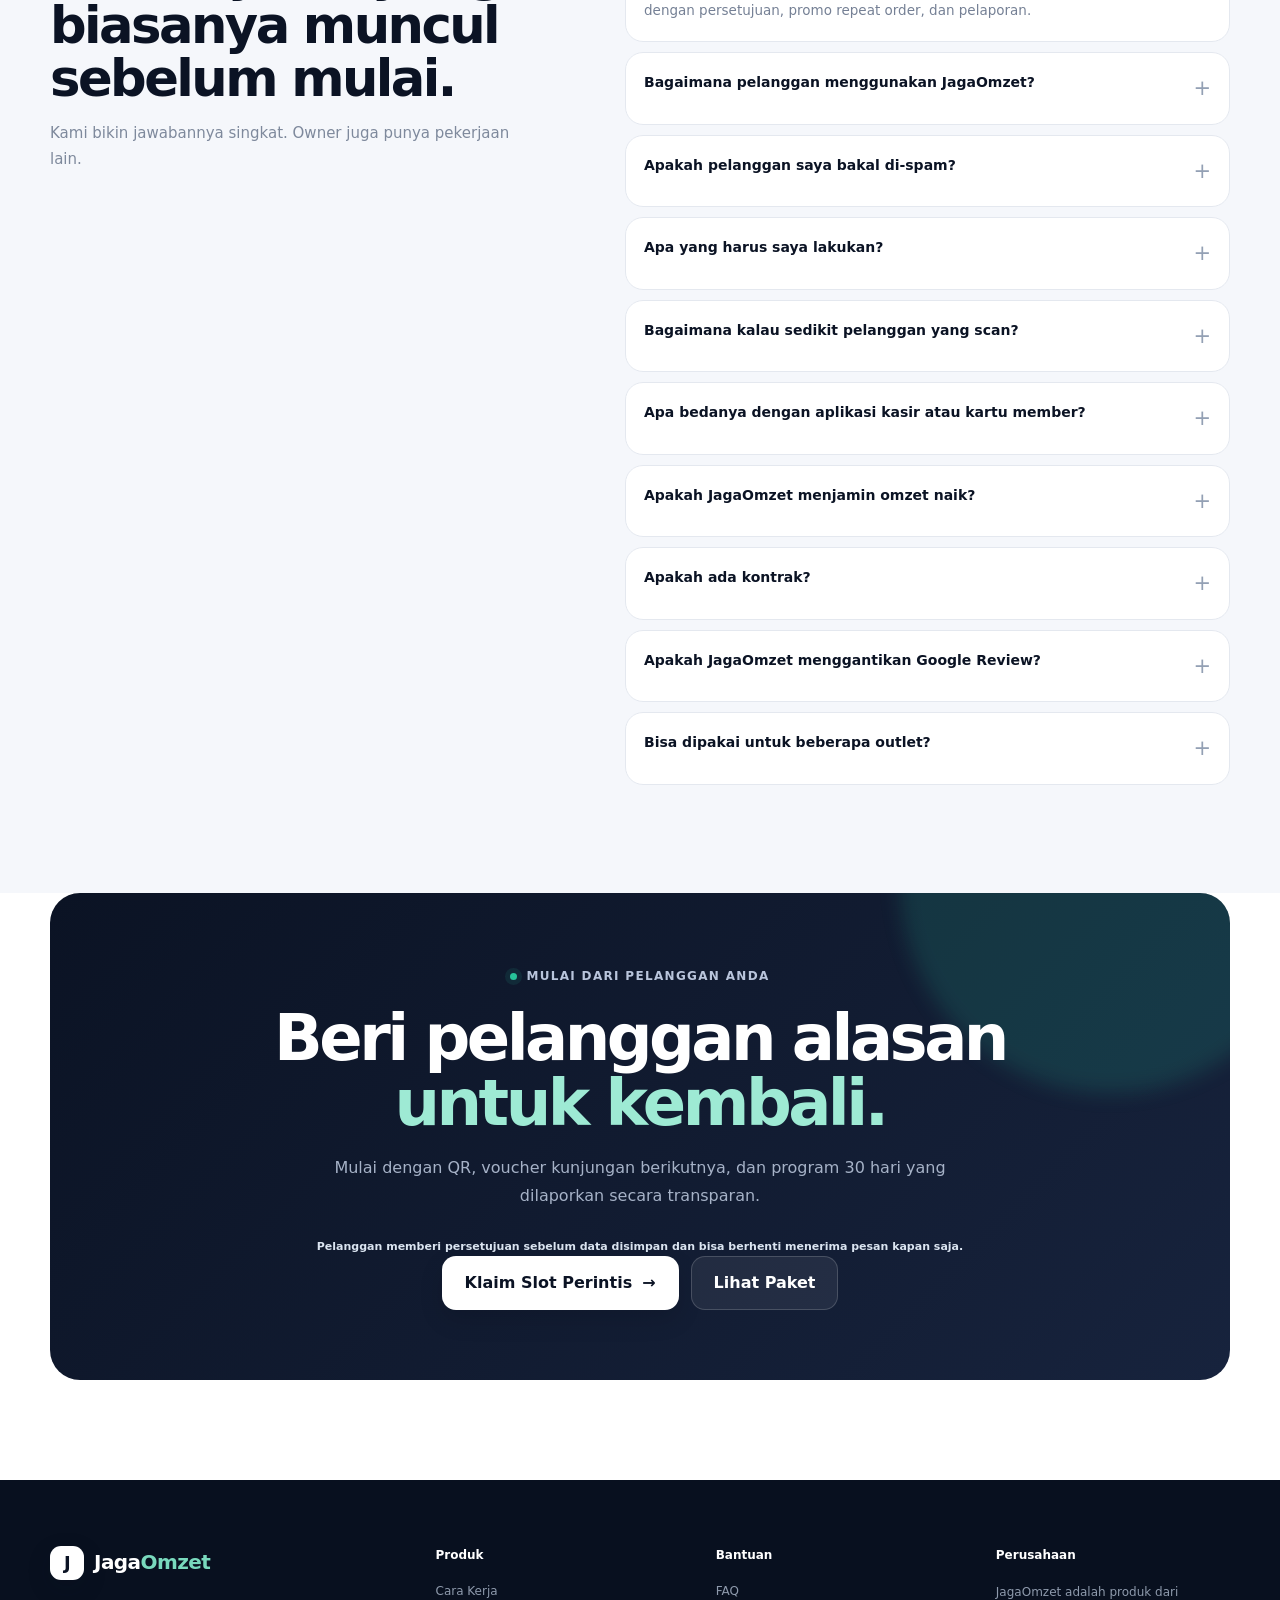
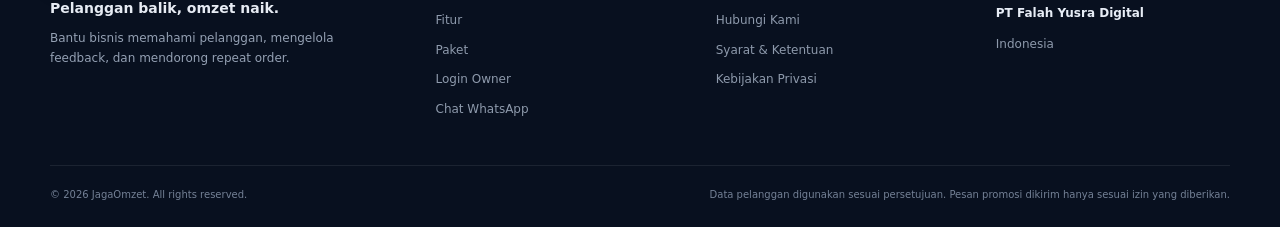
==== commit 68451e15: "Refine JagaOmzet online offer and WhatsApp CTAs" ====
--- a/index.html
+++ b/index.html
@@ -3,14 +3,14 @@
 <head>
   <meta charset="utf-8" />
   <meta name="viewport" content="width=device-width, initial-scale=1" />
-  <meta name="description" content="Paket JagaOmzet 30 Hari untuk café dan usaha dengan pelanggan berulang: 1 stand QR akrilik, stiker QR, alur voucher, panduan kasir, satu kampanye promo, dan laporan." />
+  <meta name="description" content="Paket Pelanggan Balik 30 Hari: setup QR digital siap cetak, alur feedback dan voucher, panduan kasir online, bantuan satu kampanye promo, dan laporan." />
   <meta name="theme-color" content="#0b1324" />
   <meta name="robots" content="index, follow" />
   <link rel="canonical" href="https://landing.jagaomzet.biz.id/" />
   <meta property="og:type" content="website" />
   <meta property="og:url" content="https://landing.jagaomzet.biz.id/" />
   <meta property="og:title" content="JagaOmzet — Pelanggan balik, omzet naik." />
-  <meta property="og:description" content="Paket JagaOmzet 30 Hari untuk café dan usaha dengan pelanggan berulang: 1 stand QR akrilik, stiker QR, alur voucher, panduan kasir, satu kampanye promo, dan laporan." />
+  <meta property="og:description" content="Paket Pelanggan Balik 30 Hari: setup QR digital siap cetak, alur feedback dan voucher, panduan kasir online, bantuan satu kampanye promo, dan laporan." />
   <meta property="og:site_name" content="JagaOmzet" />
   <title>JagaOmzet — Pelanggan balik, omzet naik.</title>
   <script type="application/ld+json">
@@ -18,11 +18,11 @@
     "@context": "https://schema.org",
     "@graph": [
       {"@type":"Organization","@id":"https://landing.jagaomzet.biz.id/#organization","name":"PT Falah Yusra Digital","url":"https://landing.jagaomzet.biz.id/","brand":{"@type":"Brand","name":"JagaOmzet"}},
-      {"@type":"Service","@id":"https://landing.jagaomzet.biz.id/#service","name":"Paket Pelanggan Balik 30 Hari","serviceType":"Customer retention service","provider":{"@id":"https://landing.jagaomzet.biz.id/#organization"},"description":"Paket JagaOmzet 30 Hari untuk café dan usaha dengan pelanggan berulang: 1 stand QR akrilik, stiker QR, alur voucher, panduan kasir, satu kampanye promo, dan laporan.","offers":{"@type":"Offer","price":"490000","priceCurrency":"IDR","description":"Harga perintis untuk 30 hari, sekali bayar"}},
+      {"@type":"Service","@id":"https://landing.jagaomzet.biz.id/#service","name":"Paket Pelanggan Balik 30 Hari","serviceType":"Customer retention service","provider":{"@id":"https://landing.jagaomzet.biz.id/#organization"},"description":"Paket Pelanggan Balik 30 Hari: setup QR digital siap cetak, alur feedback dan voucher, panduan kasir online, bantuan satu kampanye promo, dan laporan.","offers":{"@type":"Offer","price":"490000","priceCurrency":"IDR","description":"Harga perintis untuk 30 hari, sekali bayar"}},
       {"@type":"WebSite","@id":"https://landing.jagaomzet.biz.id/#website","url":"https://landing.jagaomzet.biz.id/","name":"JagaOmzet","publisher":{"@id":"https://landing.jagaomzet.biz.id/#organization"}},
       {"@type":"FAQPage","@id":"https://landing.jagaomzet.biz.id/#faqpage","mainEntity":[
         {"@type":"Question","name":"Apakah JagaOmzet aplikasi kasir?","acceptedAnswer":{"@type":"Answer","text":"Bukan. JagaOmzet membantu menjalankan program feedback pelanggan, pengumpulan data dengan persetujuan, promo repeat order, dan pelaporan."}},
-        {"@type":"Question","name":"Apa yang harus saya lakukan?","acceptedAnswer":{"@type":"Answer","text":"Tempel QR, minta kasir mengajak pelanggan scan, lalu tentukan promo atau kupon. Sisanya kami kerjakan."}},
+        {"@type":"Question","name":"Apa yang harus saya lakukan?","acceptedAnswer":{"@type":"Answer","text":"Tampilkan QR, minta kasir menunjuk QR saat pelanggan membayar, lalu setujui promo. Kami menyiapkan sistem dan mendampingi program secara online."}},
         {"@type":"Question","name":"Bagaimana kalau sedikit pelanggan yang scan?","acceptedAnswer":{"@type":"Answer","text":"Jumlah partisipan dipengaruhi trafik outlet dan konsistensi kasir menawarkan QR. Kami membantu dengan skrip ajakan dan panduan penempatan, lalu melaporkan aktivitas yang tercatat."}},
         {"@type":"Question","name":"Apa bedanya dengan aplikasi kasir atau kartu member?","acceptedAnswer":{"@type":"Answer","text":"Fokusnya feedback, data pelanggan, dan ajakan kembali yang kami jalankan. JagaOmzet bukan pengganti aplikasi kasir."}},
         {"@type":"Question","name":"Apakah ada kontrak?","acceptedAnswer":{"@type":"Answer","text":"Tidak ada kontrak panjang. Paket pertama berjalan 30 hari dan bisa berhenti setelah periode tersebut."}}
@@ -30,12 +30,12 @@
     ]
   }
   </script>
-  <link rel="stylesheet" href="./styles.css" />
+  <link rel="stylesheet" href="./styles.css?v=5" />
 </head>
 <body>
   <div class="topbar">
     <div class="container topbar-inner">
-      <span>Paket 30 hari</span><span class="topbar-sep">•</span><span>1 stand QR + 1 stiker termasuk</span><span class="topbar-sep">•</span><span>Harga perintis Rp490.000</span>
+      <span>Paket 30 hari</span><span class="topbar-sep">•</span><span>Setup online</span><span class="topbar-sep">•</span><span>Materi QR siap cetak</span><span class="topbar-sep">•</span><span>Rp490.000</span>
     </div>
   </div>
 
@@ -52,7 +52,7 @@
         <a href="#faq">FAQ</a>
       </nav>
 
-      <a class="btn btn-small btn-primary" href="https://wa.me/6282299582026?text=Halo%20JagaOmzet%2C%20saya%20tertarik%20Paket%20Pelanggan%20Balik%2030%20Hari%20Rp490.000.%20Nama%20usaha%3A%20%5Bnama%20usaha%5D.%20Lokasi%3A%20%5Bkota%5D." data-jo-link="main">Tanya Paket</a>
+      <a class="btn btn-small btn-primary" href="https://wa.me/6282299582026?text=Halo%2C%20saya%20mau%20klaim%20Paket%20Pelanggan%20Balik%2030%20Hari%20seharga%20Rp490.000.%20Nama%20usaha%3A%20%5BNama%20Usaha%5D.%20Kota%3A%20%5BKota%5D." data-jo-link="main">Klaim via WhatsApp</a>
     </div>
   </header>
 
@@ -67,24 +67,25 @@
           <div class="eyebrow"><span class="eyebrow-dot"></span> Untuk café &amp; usaha dengan pelanggan berulang</div>
           <h1>Beri Pelanggan Anda<br /><span>Alasan untuk Kembali.</span></h1>
           <p class="hero-lead">
-            Program 30 hari dengan QR di meja kasir, voucher kunjungan berikutnya, panduan singkat untuk staf, dan bantuan satu kampanye promo. Kami bantu menyiapkan dan menjalankannya.
+            Program 30 hari: kami siapkan QR digital dan alur feedback-voucher, latih tim Anda secara online, bantu rapikan data dengan persetujuan, lalu siapkan satu kampanye promo. Tim outlet menampilkan QR dan mengajak pelanggan scan.
           </p>
           <div class="hero-flow"><span>Scan QR</span><b>→</b><span>Klaim voucher</span><b>→</b><span>Kunjungan berikutnya</span></div>
           <div class="hero-actions">
-            <a class="btn btn-primary btn-lg cta-pulse" href="https://wa.me/6282299582026?text=Halo%20JagaOmzet%2C%20saya%20tertarik%20Paket%20Pelanggan%20Balik%2030%20Hari%20Rp490.000.%20Nama%20usaha%3A%20%5Bnama%20usaha%5D.%20Lokasi%3A%20%5Bkota%5D." data-jo-link="main">Ambil Slot Perintis <span>→</span></a>
+            <a class="btn btn-primary btn-lg cta-pulse" href="https://wa.me/6282299582026?text=Halo%2C%20saya%20mau%20klaim%20Paket%20Pelanggan%20Balik%2030%20Hari%20seharga%20Rp490.000.%20Nama%20usaha%3A%20%5BNama%20Usaha%5D.%20Kota%3A%20%5BKota%5D." data-jo-link="main">Klaim Slot Perintis <span>→</span></a>
             <a class="btn btn-ghost btn-lg" href="#cara-kerja">Lihat Cara Kerja</a>
           </div>
+          <div class="cta-note cta-note-action">Langsung ke WhatsApp • Tanpa formulir</div>
           <div class="cta-note">Pelanggan memberi persetujuan eksplisit sebelum data disimpan. Bisa berhenti menerima pesan kapan saja.</div>
           <div class="trust-row">
-            <div class="trust-chip"><span>✓</span> 1 stand QR &amp; 1 stiker termasuk</div><div class="trust-chip"><span>✓</span> Laporan program 30 hari</div>
+            <div class="trust-chip"><span>✓</span> Materi QR digital siap cetak</div><div class="trust-chip"><span>✓</span> Laporan program 30 hari</div>
           </div>
           <div class="hero-tagline">Pelanggan balik, omzet naik.</div>
         </div>
 
-        <div class="hero-visual" aria-label="Contoh stand QR JagaOmzet di meja kasir">
+        <div class="hero-visual" aria-label="Pratinjau materi QR digital JagaOmzet">
           <figure class="hero-product-photo">
-            <img src="https://lh3.googleusercontent.com/d/1e3ehkoBXGiXqQYOhGze3xHRkOpBh6W51=w2000" alt="Contoh stand QR dengan kode QR dan nama usaha di meja kasir" width="1380" height="752" fetchpriority="high" decoding="async" />
-            <figcaption>Contoh stand QR di meja kasir. Desain akhir menyesuaikan nama atau identitas usaha.</figcaption>
+            <img src="https://lh3.googleusercontent.com/d/1e3ehkoBXGiXqQYOhGze3xHRkOpBh6W51=w2000" alt="Ilustrasi penempatan materi QR di area kasir" width="1380" height="752" fetchpriority="high" decoding="async" />
+            <figcaption>Ilustrasi penempatan QR. Paket menyediakan file QR digital siap cetak; stand dan stiker fisik tidak termasuk.</figcaption>
           </figure>
         </div>
       </div>
@@ -99,33 +100,38 @@
             <div class="eyebrow"><span class="eyebrow-dot"></span> Paket Perintis</div>
             <h2>Paket Pelanggan Balik 30 Hari</h2>
             <div class="offer-price"><span class="offer-price-current" data-jo="hargaPerintis">Rp490.000</span><span class="offer-price-normal">sekali bayar • program 30 hari</span></div>
+            <section class="breakeven-card" aria-label="Simulasi hitungan balik modal">
+              <div class="breakeven-head"><span>SIMULASI, BUKAN JAMINAN</span><h3>Hitungan balik modal</h3><p>Berapa transaksi tambahan yang dibutuhkan agar laba kontribusinya setara dengan biaya paket Rp490.000?</p></div>
+              <div class="breakeven-table-wrap"><table class="breakeven-table"><thead><tr><th>Laba kontribusi per transaksi tambahan</th><th>Transaksi tambahan</th></tr></thead><tbody><tr><td>Rp20.000</td><td>25</td></tr><tr><td>Rp35.000</td><td>14</td></tr><tr><td>Rp50.000</td><td>10</td></tr><tr><td>Rp100.000</td><td>5</td></tr></tbody></table></div>
+              <p class="breakeven-note">Simulasi menggunakan laba kontribusi setelah biaya variabel, bukan omzet. Ini bukan proyeksi hasil atau jaminan balik modal. Hasil aktual bergantung pada partisipasi pelanggan, margin, dan transaksi tambahan yang benar-benar terjadi.</p>
+            </section>
             <div class="offer-badge">Harga perintis • satu outlet</div>
 
             <h3>Yang kami kerjakan</h3>
             <div class="offer-work-grid">
-              <div><span>01</span><strong>1 stand akrilik meja</strong><p>Stand QR dengan desain atau nama usaha untuk satu titik penempatan.</p></div>
-              <div><span>02</span><strong>1 stiker QR tahan air</strong><p>Stiker tambahan untuk area kasir atau titik yang sesuai.</p></div>
-              <div><span>03</span><strong>Setup QR, feedback &amp; voucher</strong><p>Alur scan dan klaim voucher kunjungan berikutnya disiapkan untuk outlet Anda.</p></div>
-              <div><span>04</span><strong>Panduan singkat kasir</strong><p>Skrip ajakan scan dan panduan agar staf mudah menjalankan program.</p></div>
-              <div><span>05</span><strong>Bantuan 1 kampanye promo</strong><p>Kami bantu siapkan dan menjalankan satu kampanye kepada pelanggan yang setuju menerima pesan.</p></div>
+              <div><span>01</span><strong>Setup QR digital siap cetak</strong><p>Kami siapkan QR dan halaman feedback yang bisa Anda tampilkan atau cetak sendiri.</p></div>
+              <div><span>02</span><strong>Alur feedback &amp; voucher</strong><p>Alur feedback dan voucher kunjungan berikutnya disiapkan secara online.</p></div>
+              <div><span>03</span><strong>Database &amp; ringkasan feedback</strong><p>Data yang dikumpulkan dengan persetujuan dirapikan agar mudah ditinjau.</p></div>
+              <div><span>04</span><strong>Panduan singkat kasir</strong><p>Kasir tidak perlu menghafal kalimat panjang. Cukup tunjuk QR saat pelanggan membayar.</p></div>
+              <div><span>05</span><strong>Bantuan 1 kampanye promo</strong><p>Kami bantu siapkan kampanye untuk pelanggan yang setuju menerima pesan.</p></div>
               <div><span>06</span><strong>Laporan hari ke-30</strong><p>Ringkasan aktivitas yang tercatat dan satu rekomendasi tindakan berikutnya.</p></div>
             </div>
 
             <div class="offer-target"><strong>Pengukuran yang transparan:</strong> laporan merangkum feedback, kontak yang menyetujui penggunaannya, dan respons program sesuai data yang tersedia. Jumlah partisipan bergantung pada trafik outlet dan konsistensi staf menawarkan QR.</div>
-            <div class="offer-owner"><h3>Yang kami butuhkan dari Anda</h3><p>Tentukan promo, setujui isi kampanye, dan minta kasir menawarkan QR kepada pelanggan. Persetujuan menerima voucher tidak otomatis berarti setuju menerima promosi berikutnya.</p><span>Onboarding dan panduan kasir singkat disiapkan.</span></div>
+            <div class="offer-owner"><h3>Yang kami butuhkan dari Anda</h3><p>Tampilkan atau cetak QR di area kasir, minta kasir menunjuk QR saat pelanggan membayar, lalu setujui promo yang akan dikirim. Persetujuan menerima voucher tidak otomatis berarti setuju menerima promosi berikutnya.</p><span>Setup dan training dilakukan online. Bahan cetak/stand fisik tidak termasuk paket.</span></div>
             <div class="offer-timeline"><div><b>Hari 1–3</b><span>Setup QR &amp; panduan</span></div><div><b>Hari 4–30</b><span>Program berjalan</span></div><div><b>Hari ke-30</b><span>Laporan &amp; evaluasi</span></div></div>
-            <a class="btn btn-primary btn-lg" href="https://wa.me/6282299582026?text=Halo%20JagaOmzet%2C%20saya%20tertarik%20Paket%20Pelanggan%20Balik%2030%20Hari%20Rp490.000.%20Nama%20usaha%3A%20%5Bnama%20usaha%5D.%20Lokasi%3A%20%5Bkota%5D." data-jo-link="main">Ambil Slot Perintis <span>→</span></a>
+            <a class="btn btn-primary btn-lg" href="https://wa.me/6282299582026?text=Halo%2C%20saya%20mau%20klaim%20Paket%20Pelanggan%20Balik%2030%20Hari%20seharga%20Rp490.000.%20Nama%20usaha%3A%20%5BNama%20Usaha%5D.%20Kota%3A%20%5BKota%5D." data-jo-link="main">Klaim Slot Perintis <span>→</span></a>
           </div>
 
           <div class="offer-report">
             <div class="offer-includes-card">
               <div class="offer-includes-head"><span>TERMASUK</span><strong>Yang Anda dapatkan</strong></div>
-              <div class="offer-includes-item"><b>01</b><span>1 stand akrilik QR meja dengan desain atau nama usaha</span></div>
-              <div class="offer-includes-item"><b>02</b><span>1 stiker QR tahan air</span></div>
-              <div class="offer-includes-item"><b>03</b><span>Setup alur QR, feedback, dan voucher kunjungan berikutnya</span></div>
-              <div class="offer-includes-item"><b>04</b><span>Panduan singkat kasir dan bantuan satu kampanye promo</span></div>
+              <div class="offer-includes-item"><b>01</b><span>Setup QR digital yang siap diunduh dan dicetak</span></div>
+              <div class="offer-includes-item"><b>02</b><span>Alur feedback dan voucher kunjungan berikutnya</span></div>
+              <div class="offer-includes-item"><b>03</b><span>Database dan ringkasan feedback berdasarkan data yang tersedia</span></div>
+              <div class="offer-includes-item"><b>04</b><span>Panduan kasir online dan bantuan satu kampanye promo</span></div>
               <div class="offer-includes-item"><b>05</b><span>Laporan akhir 30 hari berdasarkan data yang tersedia</span></div>
-              <small>Foto stand di halaman ini adalah contoh visual. Rincian ukuran, desain, dan pengiriman dikonfirmasi saat pemesanan.</small>
+              <small>Semua proses dilakukan online. Outlet menampilkan atau mencetak QR sendiri; stand dan stiker fisik tidak termasuk paket.</small>
             </div>
           </div>
         </div>
@@ -155,8 +161,8 @@
           <div class="flow-step">
             <div class="flow-number">01</div>
             <div class="flow-icon">⌁</div>
-            <h3>Kami pasang QR &amp; latih kasir</h3>
-            <p>Kami pasang QR di outlet dan melatih kasir dengan kalimat ajakan yang sudah disiapkan.</p>
+            <h3>Kami siapkan QR &amp; latih kasir online</h3>
+            <p>Kami siapkan file QR digital dan panduan penempatan. Training staf dilakukan online; outlet menampilkan QR sendiri.</p>
           </div>
           <div class="flow-arrow">→</div>
           <div class="flow-step">
@@ -277,13 +283,13 @@
           </article>
 
           <article class="feature-card">
-            <div class="feature-icon soft-blue">☆</div>
+            <div class="feature-icon soft-blue">!</div>
             <div>
-              <div class="feature-kicker">Google Review</div>
-              <h3>Balas semua review dari satu tempat.</h3>
-              <p>Google dan pelanggan menghargai bisnis yang merespons. Balas ulasan positif maupun negatif dengan template yang konsisten.</p>
-            </div>
-            <div class="review-mini"><span class="stars">★★★★★</span><span>Siap dibalas</span></div>
+              <div class="feature-kicker">Peringatan Dini Komplain</div>
+              <h3>Keluhan terlihat sebelum berulang.</h3>
+              <p>Feedback internal dirangkum agar owner bisa mengenali pola masalah dan menindaklanjuti lebih cepat. Ini bukan jaminan pelanggan tidak akan memberi ulasan negatif di ruang publik.</p>
+            </div>
+            <div class="review-mini"><span class="warning-mark">!</span><span>Perlu ditinjau owner</span></div>
           </article>
 
           <article class="feature-card">
@@ -345,7 +351,7 @@
         <div class="compare-conclusion">
           <strong>JagaOmzet melengkapi Google Review.</strong>
           <span>Feedback masuk. Data pelanggan tersimpan. Kupon bisa diberikan. Follow-up bisa dilakukan.</span>
-          <a class="btn btn-primary" href="https://wa.me/6282299582026?text=Halo%20JagaOmzet%2C%20saya%20tertarik%20Paket%20Pelanggan%20Balik%2030%20Hari%20Rp490.000.%20Nama%20usaha%3A%20%5Bnama%20usaha%5D.%20Lokasi%3A%20%5Bkota%5D." data-jo-link="main">Ambil Slot Perintis →</a>
+          <a class="btn btn-primary" href="https://wa.me/6282299582026?text=Halo%2C%20saya%20mau%20klaim%20Paket%20Pelanggan%20Balik%2030%20Hari%20seharga%20Rp490.000.%20Nama%20usaha%3A%20%5BNama%20Usaha%5D.%20Kota%3A%20%5BKota%5D." data-jo-link="main">Klaim Slot Perintis →</a>
         </div>
       </div>
     </section>
@@ -368,7 +374,7 @@
           <div class="outlet-item active"><span class="store-dot"></span><div><strong>Outlet A</strong><small>142 feedback</small></div><b>92%</b></div>
           <div class="outlet-item"><span class="store-dot"></span><div><strong>Outlet B</strong><small>118 feedback</small></div><b>89%</b></div>
           <div class="outlet-item"><span class="store-dot"></span><div><strong>Outlet C</strong><small>94 feedback</small></div><b>91%</b></div>
-          <div class="outlet-foot">Lihat laporan mingguan →</div><a class="btn btn-light outlet-cta" href="https://wa.me/6282299582026?text=Halo%20JagaOmzet%2C%20saya%20tertarik%20Paket%20Pelanggan%20Balik%2030%20Hari%20Rp490.000.%20Nama%20usaha%3A%20%5Bnama%20usaha%5D.%20Lokasi%3A%20%5Bkota%5D." data-jo-link="main">Ambil Slot Perintis →</a>
+          <div class="outlet-foot">Lihat laporan mingguan →</div><a class="btn btn-light outlet-cta" href="https://wa.me/6282299582026?text=Halo%2C%20saya%20mau%20klaim%20Paket%20Pelanggan%20Balik%2030%20Hari%20seharga%20Rp490.000.%20Nama%20usaha%3A%20%5BNama%20Usaha%5D.%20Kota%3A%20%5BKota%5D." data-jo-link="main">Klaim Slot Perintis →</a>
         </div>
       </div>
     </section>
@@ -409,7 +415,7 @@
             <div class="gallery-visual gallery-qr">
               <div class="qr-table"><div class="qr-frame"><div class="qr-grid">▦</div></div><div class="qr-prop">MEJA OUTLET</div></div>
             </div>
-            <div class="gallery-copy"><span>01</span><strong>Ilustrasi QR di outlet</strong><p>QR ditempatkan di meja dan siap dipindai pelanggan.</p></div>
+            <div class="gallery-copy"><span>01</span><strong>Ilustrasi QR di outlet</strong><p>QR digital bisa dicetak atau ditampilkan di area kasir oleh outlet.</p></div>
           </article>
           <article class="gallery-card">
             <div class="gallery-visual gallery-form">
@@ -434,17 +440,17 @@
         <div class="section-heading center">
           <div class="eyebrow"><span class="eyebrow-dot"></span> Paket</div>
           <h2>Satu paket untuk <span>30 hari pertama.</span></h2>
-          <p>Kami yang pasang, jalankan, dan laporkan. Anda tidak perlu belajar software baru.</p>
+          <p>Kami setup dan dampingi program secara online. Anda cukup menampilkan QR dan meminta tim mengajak pelanggan scan.</p>
         </div>
         <div class="simple-pricing package-pricing">
           <article class="simple-price-card package-card featured">
             <div class="popular">PAKET PERINTIS • 30 HARI</div>
             <div class="price-top"><span class="price-name">PAKET PELANGGAN BALIK 30 HARI</span><span class="price-fit">Sekali bayar</span></div>
             <div class="price"><strong data-jo="hargaPerintis">Rp490.000</strong><span>sekali bayar • 30 hari</span></div>
-            <p>1 stand akrilik custom, 1 stiker QR tahan air, setup alur voucher, panduan kasir, bantuan satu kampanye promo, dan laporan 30 hari.</p>
+            <p>Setup QR digital siap cetak, alur feedback-voucher, panduan kasir online, bantuan satu kampanye promo, dan laporan 30 hari.</p>
             <div class="divider"></div>
-            <ul><li>1 stand akrilik QR meja dengan desain/nama usaha</li><li>1 stiker QR tahan air</li><li>Setup halaman QR, feedback, dan voucher</li><li>Skrip ajakan scan dan panduan kasir</li><li>Bantuan 1 kampanye promo kepada pelanggan yang setuju</li><li>Laporan penggunaan dan rekomendasi hari ke-30</li></ul>
-            <a class="btn btn-primary" href="https://wa.me/6282299582026?text=Halo%20JagaOmzet%2C%20saya%20tertarik%20Paket%20Pelanggan%20Balik%2030%20Hari%20Rp490.000.%20Nama%20usaha%3A%20%5Bnama%20usaha%5D.%20Lokasi%3A%20%5Bkota%5D." data-jo-link="main">Ambil Slot Perintis →</a>
+            <ul><li>QR digital dan halaman feedback siap cetak</li><li>Setup alur feedback dan voucher</li><li>Panduan kalimat ajakan scan untuk kasir</li><li>Bantuan 1 kampanye promo kepada pelanggan yang setuju</li><li>Ringkasan database dan feedback</li><li>Laporan serta rekomendasi hari ke-30</li></ul>
+            <a class="btn btn-primary" href="https://wa.me/6282299582026?text=Halo%2C%20saya%20mau%20klaim%20Paket%20Pelanggan%20Balik%2030%20Hari%20seharga%20Rp490.000.%20Nama%20usaha%3A%20%5BNama%20Usaha%5D.%20Kota%3A%20%5BKota%5D." data-jo-link="main">Klaim Slot Perintis →</a>
           </article>
           <article class="simple-price-card package-card">
             <div class="price-top"><span class="price-name">LANJUT BULANAN</span><span class="price-fit">Opsional</span></div>
@@ -461,7 +467,7 @@
             <p>Paket untuk bisnis yang ingin menjalankan program di beberapa outlet.</p>
             <div class="divider"></div>
             <ul><li>Penyesuaian target per outlet</li><li>Monitoring beberapa outlet</li><li>Laporan gabungan</li><li>Program disesuaikan kebutuhan</li></ul>
-            <a class="btn btn-outline" href="https://wa.me/6282299582026?text=Halo%20JagaOmzet%2C%20saya%20tertarik%20Paket%20Pelanggan%20Balik%2030%20Hari%20Rp490.000.%20Nama%20usaha%3A%20%5Bnama%20usaha%5D.%20Lokasi%3A%20%5Bkota%5D." data-jo-link="main">Ambil Slot Perintis</a>
+            <a class="btn btn-outline" href="https://wa.me/6282299582026?text=Halo%2C%20saya%20mau%20klaim%20Paket%20Pelanggan%20Balik%2030%20Hari%20seharga%20Rp490.000.%20Nama%20usaha%3A%20%5BNama%20Usaha%5D.%20Kota%3A%20%5BKota%5D." data-jo-link="main">Klaim Slot Perintis</a>
           </article>
         </div>
         <div class="pricing-note">Tanpa kontrak panjang. Berhenti kapan saja setelah 30 hari.</div>
@@ -488,8 +494,8 @@
         <div class="faq-list">
           <details open><summary>Apakah JagaOmzet aplikasi kasir?</summary><p>Bukan. JagaOmzet membantu menjalankan program feedback pelanggan, data dengan persetujuan, promo repeat order, dan pelaporan.</p></details>
           <details><summary>Bagaimana pelanggan menggunakan JagaOmzet?</summary><p>Pelanggan scan QR, mengisi feedback singkat, lalu mengikuti alur klaim voucher kunjungan berikutnya. Persetujuan untuk menerima voucher dipisahkan dari persetujuan menerima promosi berikutnya.</p></details>
-          <details><summary>Apakah pelanggan saya bakal di-spam?</summary><p>Tidak. Pesan promo hanya dikirim ke pelanggan yang sudah setuju. Pelanggan bisa berhenti menerima pesan kapan saja.</p></details>
-          <details><summary>Apa yang harus saya lakukan?</summary><p>Tempel QR, minta kasir mengajak pelanggan scan, dan tentukan promo atau kupon. Sisanya kami kerjakan. Pelatihan kasir sekitar 15 menit.</p></details>
+          <details><summary>Apakah pelanggan saya bakal di-spam?</summary><p>Pesan hanya dikirim ke pelanggan yang setuju menerima promo dari outlet. Frekuensi dibatasi sesuai program dan pelanggan dapat berhenti menerima pesan kapan saja.</p></details>
+          <details><summary>Apa yang harus saya lakukan?</summary><p>Cetak atau tampilkan QR, minta kasir menunjuk QR saat pelanggan membayar, dan setujui promo. Kasir tidak perlu menghafal kalimat panjang; panduan dan training singkat dilakukan online.</p></details>
           <details><summary>Bagaimana kalau sedikit pelanggan yang scan?</summary><p>Jumlah partisipan dipengaruhi trafik outlet dan konsistensi kasir menawarkan QR. Kami membantu dengan skrip ajakan dan panduan penempatan, lalu melaporkan aktivitas yang tercatat.</p></details>
           <details><summary>Apa bedanya dengan aplikasi kasir atau kartu member?</summary><p>Fokusnya feedback, data pelanggan, dan ajakan kembali yang kami jalankan. JagaOmzet bukan pengganti aplikasi kasir.</p></details>
           <details><summary>Apakah JagaOmzet menjamin omzet naik?</summary><p>Tidak ada jaminan angka omzet. Kami menyiapkan program voucher, membantu satu kampanye promo, dan melaporkan aktivitas serta respons yang tercatat agar Anda bisa menilai manfaatnya.</p></details>
@@ -509,7 +515,7 @@
           <h2>Beri pelanggan alasan<br /><span>untuk kembali.</span></h2>
           <p>Mulai dengan QR, voucher kunjungan berikutnya, dan program 30 hari yang dilaporkan secara transparan.</p><div class="cta-note cta-note-dark"><strong>Pelanggan memberi persetujuan sebelum data disimpan dan bisa berhenti menerima pesan kapan saja.</strong></div>
           <div class="hero-actions">
-            <a class="btn btn-light btn-lg" href="https://wa.me/6282299582026?text=Halo%20JagaOmzet%2C%20saya%20tertarik%20Paket%20Pelanggan%20Balik%2030%20Hari%20Rp490.000.%20Nama%20usaha%3A%20%5Bnama%20usaha%5D.%20Lokasi%3A%20%5Bkota%5D." data-jo-link="main">Ambil Slot Perintis <span>→</span></a>
+            <a class="btn btn-light btn-lg" href="https://wa.me/6282299582026?text=Halo%2C%20saya%20mau%20klaim%20Paket%20Pelanggan%20Balik%2030%20Hari%20seharga%20Rp490.000.%20Nama%20usaha%3A%20%5BNama%20Usaha%5D.%20Kota%3A%20%5BKota%5D." data-jo-link="main">Klaim Slot Perintis <span>→</span></a>
             <a class="btn btn-dark-ghost btn-lg" href="#paket">Lihat Paket</a>
           </div>
         </div>
@@ -535,7 +541,7 @@
         <a href="#fitur">Fitur</a>
         <a href="#paket">Paket</a>
         <a href="https://jagaomzet.biz.id">Login Owner</a>
-        <a href="https://wa.me/6282299582026?text=Halo%20JagaOmzet%2C%20saya%20tertarik%20Paket%20Pelanggan%20Balik%2030%20Hari%20Rp490.000.%20Nama%20usaha%3A%20%5Bnama%20usaha%5D.%20Lokasi%3A%20%5Bkota%5D." data-jo-link="main">Chat WhatsApp</a>
+        <a href="https://wa.me/6282299582026?text=Halo%2C%20saya%20mau%20klaim%20Paket%20Pelanggan%20Balik%2030%20Hari%20seharga%20Rp490.000.%20Nama%20usaha%3A%20%5BNama%20Usaha%5D.%20Kota%3A%20%5BKota%5D." data-jo-link="main">Chat WhatsApp</a>
       </div>
 
       <div class="footer-col">
@@ -558,6 +564,6 @@
       <span>Data pelanggan digunakan sesuai persetujuan. Pesan promosi dikirim hanya sesuai izin yang diberikan.</span>
     </div>
   </footer>
-<script src="./app.js?v=4" defer></script>
+<script src="./app.js?v=5" defer></script>
 </body>
 </html>
--- a/styles.css
+++ b/styles.css
@@ -751,3 +751,81 @@
 .offer-includes-card small{display:block;margin-top:12px;color:#9ba7ba;font-size:10px;line-height:1.6}
 @media (max-width:1050px){.hero-visual{min-height:0;max-width:760px}.hero-product-photo{max-width:760px}}
 @media (max-width:560px){.hero-visual{min-height:0;padding:0 0 8px}.hero-product-photo{padding:6px;border-radius:20px;transform:none}.hero-product-photo img{border-radius:14px}.hero-product-photo figcaption{font-size:11px;padding:10px 6px 3px}.offer-includes-card{padding:18px}}
+
+
+/* Layout polish: smaller uncropped desktop product photo and cleaner offer checklist */
+@media (min-width: 561px) {
+  .hero-product-photo {
+    max-width: 540px;
+    transform: none;
+  }
+}
+.hero-product-photo img {
+  display: block;
+  width: 100%;
+  height: auto;
+  aspect-ratio: auto;
+  object-fit: contain;
+}
+.offer-includes-card {
+  padding: 26px;
+}
+.offer-includes-head {
+  display: block;
+  margin-bottom: 14px;
+}
+.offer-includes-head span {
+  display: inline-flex;
+  margin-bottom: 12px;
+}
+.offer-includes-head strong {
+  display: block;
+  font-size: 21px;
+  line-height: 1.25;
+  letter-spacing: -.025em;
+}
+.offer-includes-item {
+  display: grid;
+  grid-template-columns: 30px minmax(0, 1fr);
+  gap: 12px;
+  align-items: start;
+  padding: 15px 0;
+}
+.offer-includes-item b {
+  width: 30px;
+  height: 30px;
+  flex: none;
+}
+.offer-includes-item span {
+  display: block;
+  min-width: 0;
+  font-size: 13px;
+  line-height: 1.65;
+  overflow-wrap: anywhere;
+}
+@media (max-width: 560px) {
+  .hero-product-photo {
+    width: 100%;
+    max-width: none;
+  }
+  .hero-product-photo img {
+    width: 100%;
+    aspect-ratio: auto;
+    object-fit: contain;
+  }
+  .offer-includes-card {
+    padding: 18px;
+  }
+  .offer-includes-head strong {
+    font-size: 19px;
+  }
+  .offer-includes-item {
+    grid-template-columns: 28px minmax(0, 1fr);
+    gap: 10px;
+    padding: 13px 0;
+  }
+  .offer-includes-item b {
+    width: 28px;
+    height: 28px;
+  }
+}
